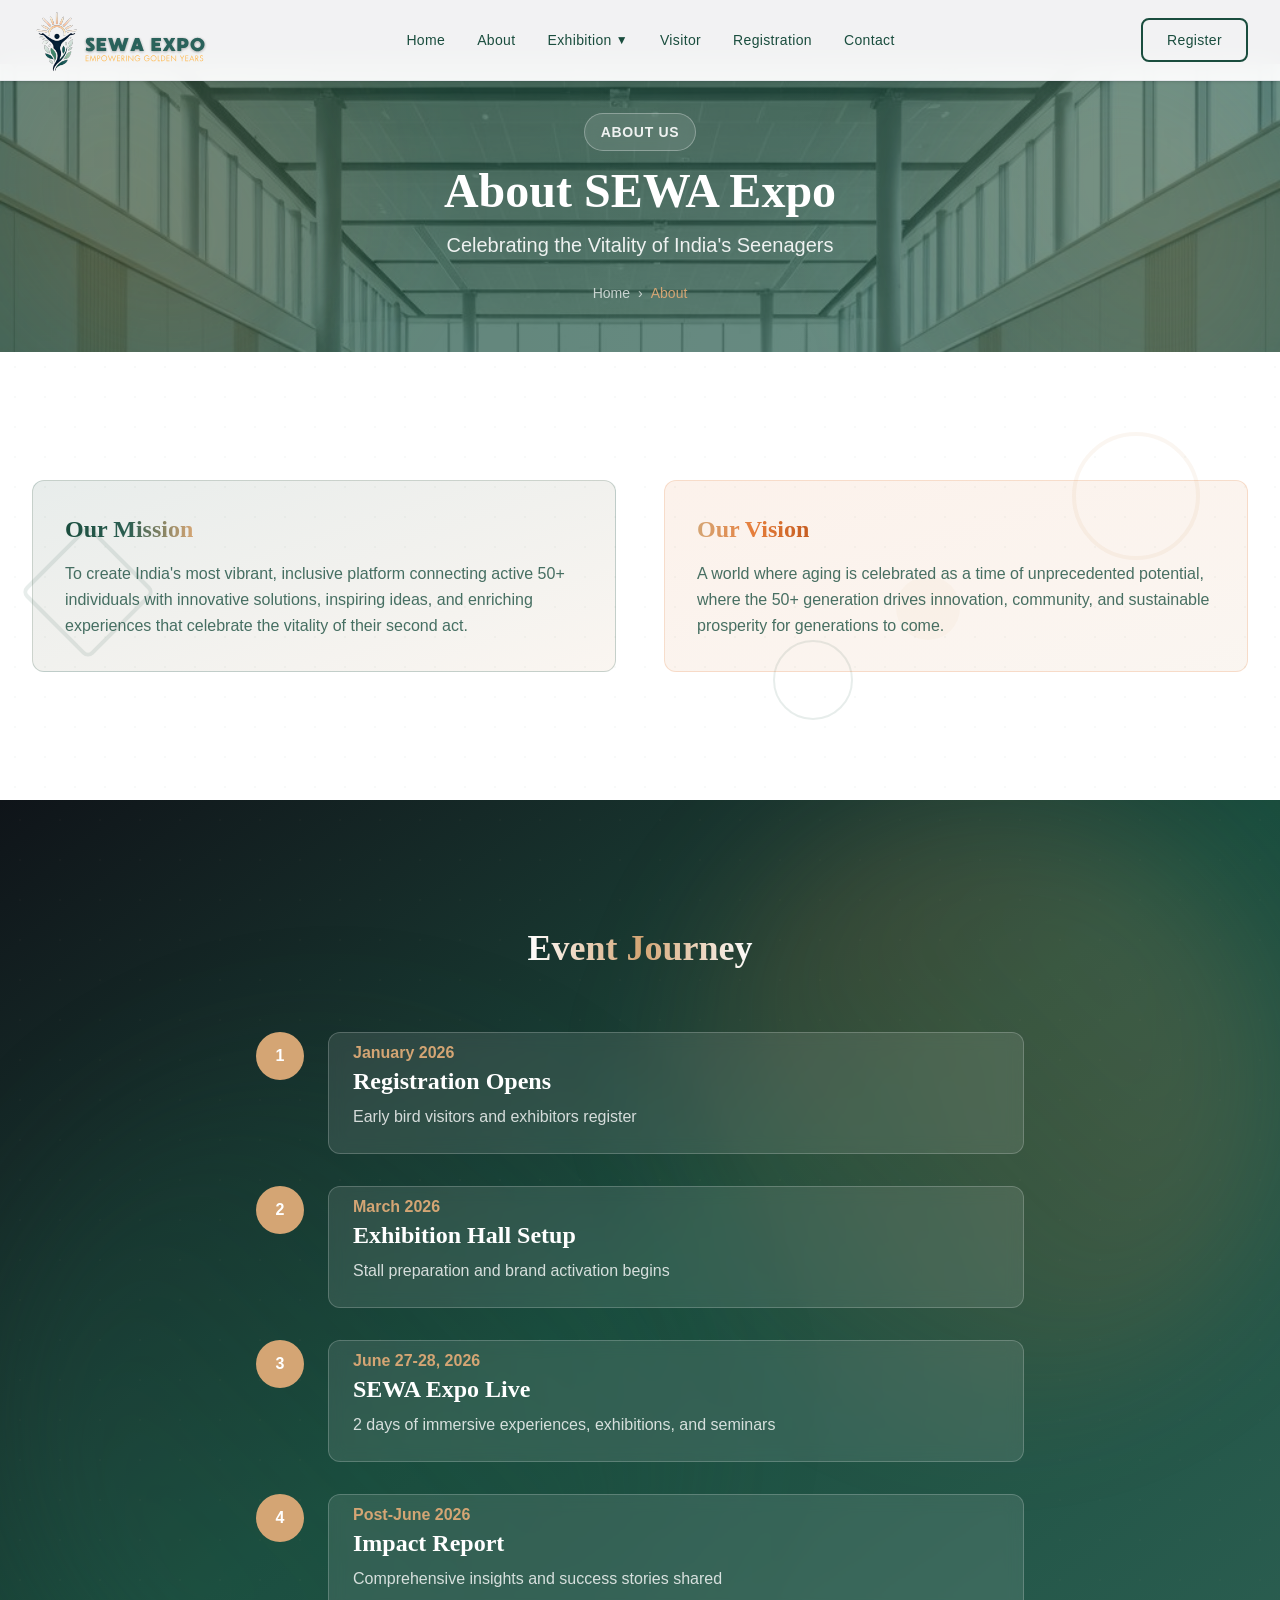
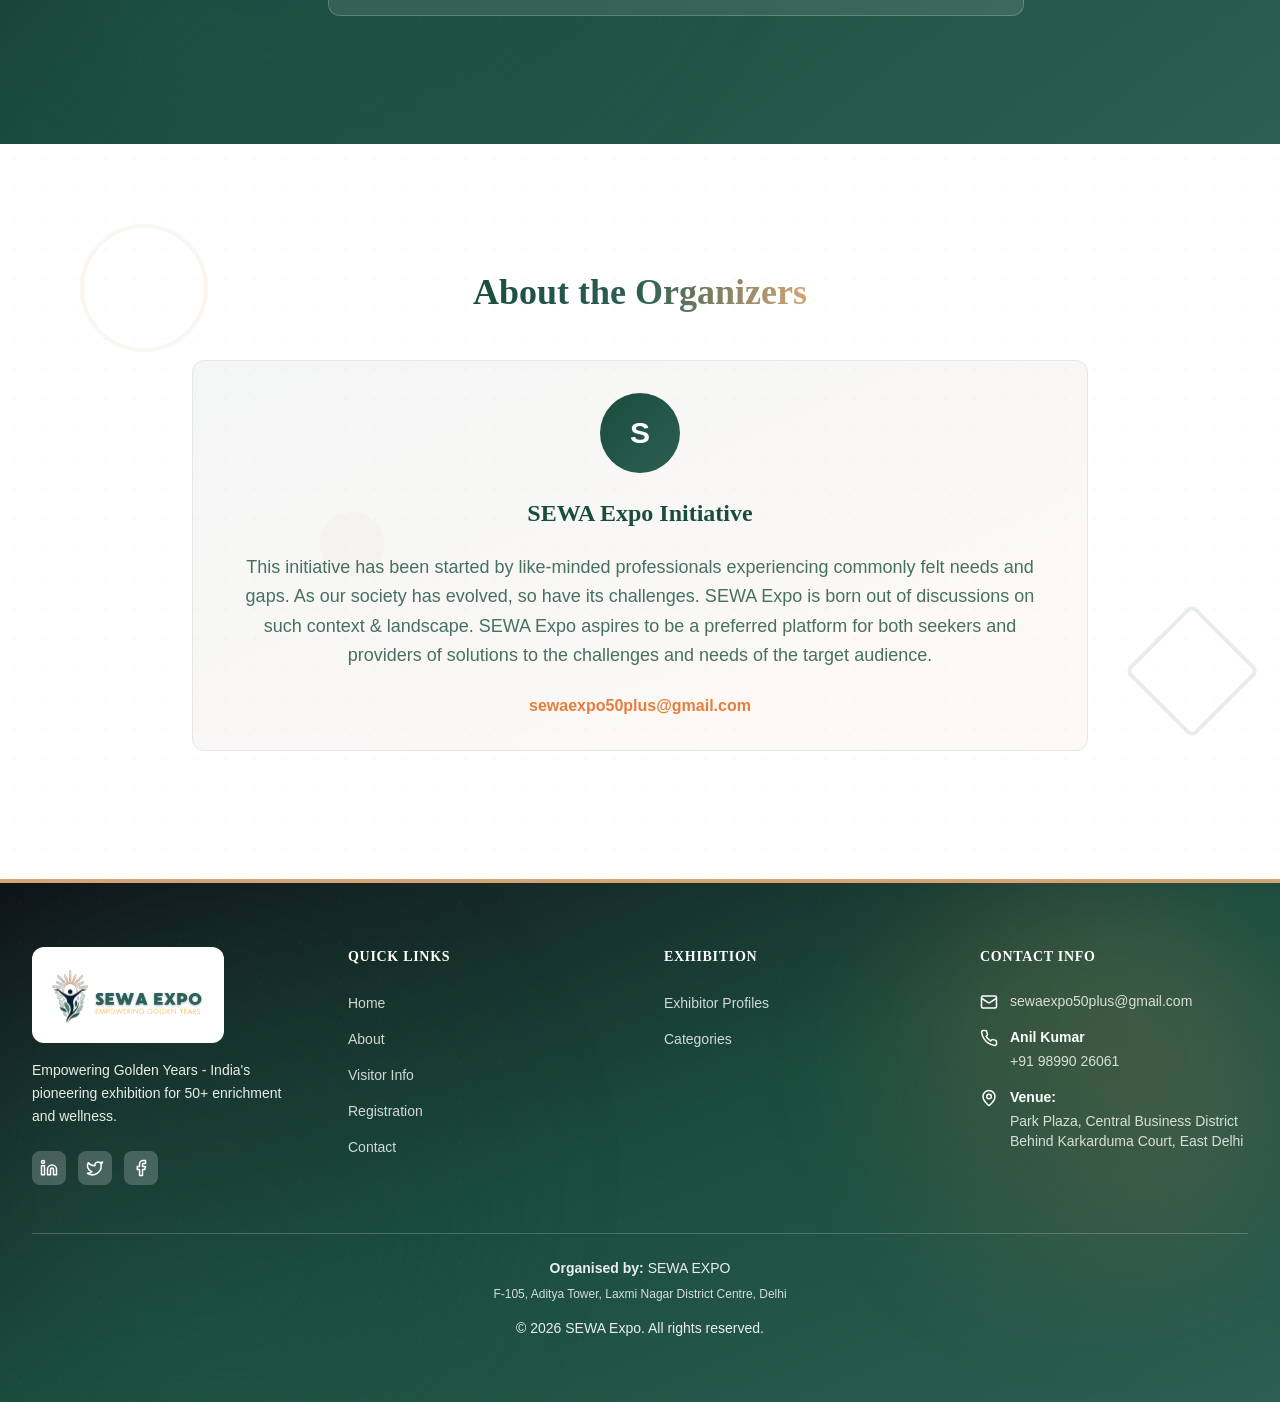
==== about/index.html @ d4284155 "Fix mobile hamburger menu and collapsible Exhibition dropdown" ====
<!DOCTYPE html><html lang="en">
<head><meta charSet="utf-8"/><meta name="viewport" content="width=device-width, initial-scale=1"/><link rel="preload" as="image" href="../sewa-logo.svg"/><link rel="preload" href="../conference-venue-modern-architecture.jpg" as="image"/><link rel="stylesheet" href="../_next/static/chunks/6bd901fb0cea67fe.css" data-precedence="next"/><link rel="preload" as="script" fetchPriority="low" href="../_next/static/chunks/1eadd8d9ec26edf9.js"/><script src="../_next/static/chunks/a8a3b8d5bae83c3e.js" async=""></script><script src="../_next/static/chunks/911a6bc735af97f3.js" async=""></script><script src="../_next/static/chunks/turbopack-348ac5a662b51256.js" async=""></script><script src="../_next/static/chunks/3f626e3531cd0d9e.js" async=""></script><script src="../_next/static/chunks/aa2a7793dfecc554.js" async=""></script><script src="../_next/static/chunks/91b4f0f28f9e2af5.js" async=""></script><title>SEWA Expo 2026 - 50+ Wellness Exhibition</title><meta name="description" content="India&#x27;s Pioneering Exhibition for 50+ Enrichment &amp; Wellness. Empowering Golden Years."/><meta name="generator" content="Dhiren Soni | Web Developer"/><link rel="shortcut icon" href="../sewa-logo.svg"/><link rel="icon" href="../sewa-logo.svg"/><link rel="apple-touch-icon" href="../sewa-logo.svg"/><script src="../_next/static/chunks/a6dad97d9634a72d.js" noModule=""></script></head><body style="--font-sans:&#x27;Poppins&#x27;, Arial, sans-serif;--font-serif:&#x27;Merriweather&#x27;, Georgia, serif" class="antialiased bg-slate-950 text-slate-100"><div hidden=""><!--$--><!--/$--></div><main><header class="fixed top-0 left-0 right-0 z-50"><nav class="bg-white/95 backdrop-blur-md border-b border-gray-200 shadow-sm"><div class="max-w-7xl mx-auto px-4 md:px-8 py-4 flex items-center justify-between"><a class="flex items-center group" href="../index.html"><div class="relative w-32 h-12 overflow-visible"><img alt="SEWA Expo Logo" decoding="async" data-nimg="fill" class="object-contain object-left scale-150 origin-left" style="position:absolute;height:100%;width:100%;left:0;top:0;right:0;bottom:0;color:transparent" src="../sewa-logo.svg"/></div></a><div class="hidden md:flex items-center gap-8"><a class="text-sm font-sans tracking-wide transition-colors duration-300 relative group font-medium text-[#1A4D3E] hover:text-[#D4A574]" href="../index.html">Home<span class="absolute bottom-0 left-0 h-0.5 bg-[#D4A574] transition-all duration-300 w-0 group-hover:w-full"></span></a><a class="text-sm font-sans tracking-wide transition-colors duration-300 relative group font-medium text-[#1A4D3E] hover:text-[#D4A574]" href="index.html">About<span class="absolute bottom-0 left-0 h-0.5 bg-[#D4A574] transition-all duration-300 w-0 group-hover:w-full"></span></a><div class="relative group"><button class="text-sm font-sans tracking-wide transition-colors flex items-center gap-1 font-medium cursor-pointer text-[#1A4D3E] hover:text-[#D4A574]">Exhibition<span class="text-xs">▼</span></button><div class="absolute left-0 mt-0 w-56 bg-white border border-gray-200 rounded-lg shadow-xl opacity-0 invisible group-hover:opacity-100 group-hover:visible transition-all duration-200 py-2"><a class="block px-4 py-3 text-sm hover:bg-[#1A4D3E]/5 hover:text-[#D4A574] transition-colors text-[#1A4D3E]" href="../exhibition/exhibitor-profile/index.html">Exhibitor Profile</a></div></div><a class="text-sm font-sans tracking-wide transition-colors duration-300 relative group font-medium text-[#1A4D3E] hover:text-[#D4A574]" href="../visitor/index.html">Visitor<span class="absolute bottom-0 left-0 h-0.5 bg-[#D4A574] transition-all duration-300 w-0 group-hover:w-full"></span></a><a class="text-sm font-sans tracking-wide transition-colors duration-300 relative group font-medium text-[#1A4D3E] hover:text-[#D4A574]" href="../registration/index.html">Registration<span class="absolute bottom-0 left-0 h-0.5 bg-[#D4A574] transition-all duration-300 w-0 group-hover:w-full"></span></a><a class="text-sm font-sans tracking-wide transition-colors duration-300 relative group font-medium text-[#1A4D3E] hover:text-[#D4A574]" href="../contact/index.html">Contact<span class="absolute bottom-0 left-0 h-0.5 bg-[#D4A574] transition-all duration-300 w-0 group-hover:w-full"></span></a></div><div class="hidden md:flex gap-3"><a href="../registration/index.html"><button class="border-2 border-[#1A4D3E] text-[#1A4D3E] px-6 py-2.5 rounded-lg text-sm font-sans font-medium tracking-wide hover:bg-[#1A4D3E] hover:text-white transition-colors duration-300 cursor-pointer">Register</button></a></div><button class="md:hidden text-[#1A4D3E]"><svg xmlns="http://www.w3.org/2000/svg" width="24" height="24" viewBox="0 0 24 24" fill="none" stroke="currentColor" stroke-width="2" stroke-linecap="round" stroke-linejoin="round" class="lucide lucide-menu w-6 h-6"><line x1="4" x2="20" y1="12" y2="12"></line><line x1="4" x2="20" y1="6" y2="6"></line><line x1="4" x2="20" y1="18" y2="18"></line></svg></button></div></nav></header><div class="h-64 md:h-72 mt-16 bg-gradient-to-r from-[#1A4D3E] to-[#2C5F52] flex items-center justify-center relative overflow-hidden"><div class="absolute inset-0"><img src="../conference-venue-modern-architecture.jpg" alt="Venue" class="w-full h-full object-cover opacity-30"/></div><div class="absolute top-0 right-0 w-96 h-96 bg-gradient-to-bl from-[#D4A574]/20 to-transparent rounded-full blur-3xl"></div><div class="absolute bottom-0 left-0 w-96 h-96 bg-gradient-to-tr from-[#E67E3B]/20 to-transparent rounded-full blur-3xl"></div><div class="relative z-10 text-center text-white px-4 max-w-4xl mx-auto"><div class="inline-block mb-4"><div class="bg-white/10 border border-white/30 rounded-full px-4 py-2 backdrop-blur-sm"><p class="text-white/90 text-sm font-sans tracking-wider uppercase font-semibold">About Us</p></div></div><h1 class="text-4xl md:text-5xl font-bold mb-4">About SEWA Expo</h1><p class="text-lg md:text-xl text-white/90 mb-6">Celebrating the Vitality of India&#x27;s Seenagers</p><div class="flex items-center justify-center gap-2 text-sm text-white/70"><span>Home</span><span>›</span><span class="text-[#D4A574]">About</span></div></div></div><div class="section-padding bg-white relative overflow-hidden"><div class="absolute inset-0 opacity-[0.03]"><div class="absolute inset-0" style="background-image:radial-gradient(circle, #1A4D3E 1px, transparent 1px);background-size:30px 30px"></div></div><div class="absolute top-20 right-20 w-32 h-32 border-4 border-[#D4A574]/10 rounded-full"></div><div class="absolute bottom-40 left-10 w-24 h-24 border-4 border-[#1A4D3E]/10 rounded-lg rotate-45"></div><div class="absolute top-1/2 right-1/4 w-16 h-16 bg-[#D4A574]/5 rounded-full"></div><div class="absolute bottom-20 right-1/3 w-20 h-20 border-2 border-[#1A4D3E]/10 rounded-full"></div><div class="container-max relative z-10"><div class="grid md:grid-cols-2 gap-12"><div class="p-8 bg-gradient-to-br from-[#1A4D3E]/10 to-[#D4A574]/10 rounded-xl border border-[#1A4D3E]/20 hover:shadow-xl transition-shadow duration-300"><h2 class="text-2xl font-bold mb-4"><span class="bg-gradient-to-r from-[#1A4D3E] via-[#2C5F52] to-[#D4A574] bg-clip-text text-transparent">Our Mission</span></h2><p class="text-[#1A4D3E]/80 leading-relaxed">To create India&#x27;s most vibrant, inclusive platform connecting active 50+ individuals with innovative solutions, inspiring ideas, and enriching experiences that celebrate the vitality of their second act.</p></div><div class="p-8 bg-gradient-to-br from-[#E67E3B]/10 to-[#D4A574]/10 rounded-xl border border-[#E67E3B]/20 hover:shadow-xl transition-shadow duration-300"><h2 class="text-2xl font-bold mb-4"><span class="bg-gradient-to-r from-[#D4A574] via-[#E67E3B] to-[#C65D21] bg-clip-text text-transparent">Our Vision</span></h2><p class="text-[#1A4D3E]/80 leading-relaxed">A world where aging is celebrated as a time of unprecedented potential, where the 50+ generation drives innovation, community, and sustainable prosperity for generations to come.</p></div></div></div></div><div class="section-padding bg-gradient-to-br from-[#0F1419] via-[#1A4D3E] to-[#2C5F52] relative overflow-hidden"><div class="absolute top-0 right-0 w-[600px] h-[600px] bg-gradient-to-bl from-[#D4A574]/20 via-[#E67E3B]/15 to-transparent rounded-full blur-3xl animate-pulse"></div><div class="absolute bottom-0 left-0 w-[700px] h-[700px] bg-gradient-to-tr from-[#2C5F52]/30 via-[#1A4D3E]/20 to-transparent rounded-full blur-3xl animate-pulse" style="animation-delay:1.5s"></div><div class="absolute inset-0 opacity-[0.03]"><div class="absolute inset-0" style="background-image:radial-gradient(circle, #D4A574 1.5px, transparent 1.5px);background-size:40px 40px"></div></div><div class="container-max relative z-10"><h2 class="text-4xl font-bold text-center mb-16"><span class="bg-gradient-to-r from-white via-[#D4A574] to-white bg-clip-text text-transparent">Event Journey</span></h2><div class="space-y-8 max-w-3xl mx-auto"><div class="flex gap-6 items-start group"><div class="flex-shrink-0"><div class="w-12 h-12 rounded-full bg-[#D4A574] text-white flex items-center justify-center font-bold group-hover:scale-110 transition-transform duration-300">1</div></div><div class="pt-2 bg-white/10 backdrop-blur-sm rounded-xl p-6 flex-1 border border-white/20 hover:bg-white/20 transition-all duration-300"><p class="text-[#D4A574] font-semibold">January 2026</p><h3 class="text-2xl font-bold text-white mb-2">Registration Opens</h3><p class="text-white/80">Early bird visitors and exhibitors register</p></div></div><div class="flex gap-6 items-start group"><div class="flex-shrink-0"><div class="w-12 h-12 rounded-full bg-[#D4A574] text-white flex items-center justify-center font-bold group-hover:scale-110 transition-transform duration-300">2</div></div><div class="pt-2 bg-white/10 backdrop-blur-sm rounded-xl p-6 flex-1 border border-white/20 hover:bg-white/20 transition-all duration-300"><p class="text-[#D4A574] font-semibold">March 2026</p><h3 class="text-2xl font-bold text-white mb-2">Exhibition Hall Setup</h3><p class="text-white/80">Stall preparation and brand activation begins</p></div></div><div class="flex gap-6 items-start group"><div class="flex-shrink-0"><div class="w-12 h-12 rounded-full bg-[#D4A574] text-white flex items-center justify-center font-bold group-hover:scale-110 transition-transform duration-300">3</div></div><div class="pt-2 bg-white/10 backdrop-blur-sm rounded-xl p-6 flex-1 border border-white/20 hover:bg-white/20 transition-all duration-300"><p class="text-[#D4A574] font-semibold">June 27-28, 2026</p><h3 class="text-2xl font-bold text-white mb-2">SEWA Expo Live</h3><p class="text-white/80">2 days of immersive experiences, exhibitions, and seminars</p></div></div><div class="flex gap-6 items-start group"><div class="flex-shrink-0"><div class="w-12 h-12 rounded-full bg-[#D4A574] text-white flex items-center justify-center font-bold group-hover:scale-110 transition-transform duration-300">4</div></div><div class="pt-2 bg-white/10 backdrop-blur-sm rounded-xl p-6 flex-1 border border-white/20 hover:bg-white/20 transition-all duration-300"><p class="text-[#D4A574] font-semibold">Post-June 2026</p><h3 class="text-2xl font-bold text-white mb-2">Impact Report</h3><p class="text-white/80">Comprehensive insights and success stories shared</p></div></div></div></div></div><div class="section-padding bg-white relative overflow-hidden"><div class="absolute inset-0 opacity-[0.03]"><div class="absolute inset-0" style="background-image:radial-gradient(circle, #1A4D3E 1px, transparent 1px);background-size:30px 30px"></div></div><div class="absolute top-20 left-20 w-32 h-32 border-4 border-[#D4A574]/10 rounded-full"></div><div class="absolute bottom-40 right-10 w-24 h-24 border-4 border-[#1A4D3E]/10 rounded-lg rotate-45"></div><div class="absolute top-1/2 left-1/4 w-16 h-16 bg-[#D4A574]/5 rounded-full"></div><div class="container-max text-center relative z-10"><h2 class="text-4xl font-bold mb-12"><span class="bg-gradient-to-r from-[#1A4D3E] via-[#2C5F52] to-[#D4A574] bg-clip-text text-transparent">About the Organizers</span></h2><div class="max-w-4xl mx-auto p-8 bg-gradient-to-br from-[#1A4D3E]/5 to-[#E67E3B]/5 rounded-xl border border-gray-200 hover:shadow-2xl transition-all duration-300 hover:-translate-y-1"><div class="w-20 h-20 rounded-full bg-gradient-to-br from-[#1A4D3E] to-[#2C5F52] text-white flex items-center justify-center text-3xl font-bold mx-auto mb-6">S</div><h3 class="text-2xl font-bold text-[#1A4D3E] mb-6">SEWA Expo Initiative</h3><p class="text-[#1A4D3E]/80 mb-6 leading-relaxed text-lg">This initiative has been started by like-minded professionals experiencing commonly felt needs and gaps. As our society has evolved, so have its challenges. SEWA Expo is born out of discussions on such context &amp; landscape. SEWA Expo aspires to be a preferred platform for both seekers and providers of solutions to the challenges and needs of the target audience.</p><p class="text-[#E67E3B] font-semibold">sewaexpo50plus@gmail.com</p></div></div></div><footer class="bg-gradient-to-br from-[#0F1419] via-[#1A4D3E] to-[#2C5F52] text-white border-t-4 border-[#D4A574] relative overflow-hidden"><div class="absolute top-0 right-0 w-[400px] h-[400px] bg-gradient-to-bl from-[#D4A574]/20 via-[#E67E3B]/15 to-transparent rounded-full blur-3xl"></div><div class="absolute bottom-0 left-0 w-[500px] h-[500px] bg-gradient-to-tr from-[#2C5F52]/30 via-[#1A4D3E]/20 to-transparent rounded-full blur-3xl"></div><div class="absolute inset-0 opacity-[0.03]"><div class="absolute inset-0" style="background-image:radial-gradient(circle, #D4A574 1.5px, transparent 1.5px);background-size:40px 40px"></div></div><div class="max-w-7xl mx-auto px-4 md:px-8 py-16 relative z-10"><div class="grid md:grid-cols-4 gap-12 mb-12"><div><div class="mb-4"><div class="bg-white rounded-xl p-4 inline-flex items-center justify-center w-48"><div class="relative w-40 h-16"><img alt="SEWA Expo Logo" decoding="async" data-nimg="fill" class="object-contain" style="position:absolute;height:100%;width:100%;left:0;top:0;right:0;bottom:0;color:transparent" src="../sewa-logo.svg"/></div></div></div><p class="text-white/90 text-sm leading-relaxed mb-6">Empowering Golden Years - India&#x27;s pioneering exhibition for 50+ enrichment and wellness.</p><div class="flex gap-3"><a href="#" class="bg-white/20 hover:bg-[#1A4D3E] text-white p-2 rounded-lg transition-all duration-300 cursor-pointer"><svg xmlns="http://www.w3.org/2000/svg" width="18" height="18" viewBox="0 0 24 24" fill="none" stroke="currentColor" stroke-width="2" stroke-linecap="round" stroke-linejoin="round" class="lucide lucide-linkedin"><path d="M16 8a6 6 0 0 1 6 6v7h-4v-7a2 2 0 0 0-2-2 2 2 0 0 0-2 2v7h-4v-7a6 6 0 0 1 6-6z"></path><rect width="4" height="12" x="2" y="9"></rect><circle cx="4" cy="4" r="2"></circle></svg></a><a href="#" class="bg-white/20 hover:bg-[#1A4D3E] text-white p-2 rounded-lg transition-all duration-300 cursor-pointer"><svg xmlns="http://www.w3.org/2000/svg" width="18" height="18" viewBox="0 0 24 24" fill="none" stroke="currentColor" stroke-width="2" stroke-linecap="round" stroke-linejoin="round" class="lucide lucide-twitter"><path d="M22 4s-.7 2.1-2 3.4c1.6 10-9.4 17.3-18 11.6 2.2.1 4.4-.6 6-2C3 15.5.5 9.6 3 5c2.2 2.6 5.6 4.1 9 4-.9-4.2 4-6.6 7-3.8 1.1 0 3-1.2 3-1.2z"></path></svg></a><a href="#" class="bg-white/20 hover:bg-[#1A4D3E] text-white p-2 rounded-lg transition-all duration-300 cursor-pointer"><svg xmlns="http://www.w3.org/2000/svg" width="18" height="18" viewBox="0 0 24 24" fill="none" stroke="currentColor" stroke-width="2" stroke-linecap="round" stroke-linejoin="round" class="lucide lucide-facebook"><path d="M18 2h-3a5 5 0 0 0-5 5v3H7v4h3v8h4v-8h3l1-4h-4V7a1 1 0 0 1 1-1h3z"></path></svg></a></div></div><div><h4 class="text-sm font-sans uppercase tracking-wider font-semibold text-white mb-6">Quick Links</h4><ul class="space-y-3"><li><a class="text-white/80 text-sm hover:text-white hover:translate-x-1 inline-block transition-all duration-300" href="../index.html">Home</a></li><li><a class="text-white/80 text-sm hover:text-white hover:translate-x-1 inline-block transition-all duration-300" href="index.html">About</a></li><li><a class="text-white/80 text-sm hover:text-white hover:translate-x-1 inline-block transition-all duration-300" href="../visitor/index.html">Visitor Info</a></li><li><a class="text-white/80 text-sm hover:text-white hover:translate-x-1 inline-block transition-all duration-300" href="/registration">Registration</a></li><li><a class="text-white/80 text-sm hover:text-white hover:translate-x-1 inline-block transition-all duration-300" href="../contact/index.html">Contact</a></li></ul></div><div><h4 class="text-sm font-sans uppercase tracking-wider font-semibold text-white mb-6">Exhibition</h4><ul class="space-y-3"><li><a class="text-white/80 text-sm hover:text-white hover:translate-x-1 inline-block transition-all duration-300" href="/exhibition/exhibitor-profile">Exhibitor Profiles</a></li><li><a class="text-white/80 text-sm hover:text-white hover:translate-x-1 inline-block transition-all duration-300" href="/#exhibition-categories">Categories</a></li></ul></div><div><h4 class="text-sm font-sans uppercase tracking-wider font-semibold text-white mb-6">Contact Info</h4><div class="space-y-4"><a href="mailto:sewaexpo50plus@gmail.com" class="flex items-start gap-3 group cursor-pointer"><svg xmlns="http://www.w3.org/2000/svg" width="18" height="18" viewBox="0 0 24 24" fill="none" stroke="currentColor" stroke-width="2" stroke-linecap="round" stroke-linejoin="round" class="lucide lucide-mail text-white flex-shrink-0 mt-0.5 group-hover:scale-110 transition-transform"><rect width="20" height="16" x="2" y="4" rx="2"></rect><path d="m22 7-8.97 5.7a1.94 1.94 0 0 1-2.06 0L2 7"></path></svg><div class="text-sm"><p class="text-white/80 group-hover:text-white transition-colors">sewaexpo50plus@gmail.com</p></div></a><a href="tel:+919899026061" class="flex items-start gap-3 group cursor-pointer"><svg xmlns="http://www.w3.org/2000/svg" width="18" height="18" viewBox="0 0 24 24" fill="none" stroke="currentColor" stroke-width="2" stroke-linecap="round" stroke-linejoin="round" class="lucide lucide-phone text-white flex-shrink-0 mt-0.5 group-hover:scale-110 transition-transform"><path d="M22 16.92v3a2 2 0 0 1-2.18 2 19.79 19.79 0 0 1-8.63-3.07 19.5 19.5 0 0 1-6-6 19.79 19.79 0 0 1-3.07-8.67A2 2 0 0 1 4.11 2h3a2 2 0 0 1 2 1.72 12.84 12.84 0 0 0 .7 2.81 2 2 0 0 1-.45 2.11L8.09 9.91a16 16 0 0 0 6 6l1.27-1.27a2 2 0 0 1 2.11-.45 12.84 12.84 0 0 0 2.81.7A2 2 0 0 1 22 16.92z"></path></svg><div class="text-sm"><p class="font-semibold text-white mb-1">Anil Kumar</p><p class="text-white/80 group-hover:text-white transition-colors">+91 98990 26061</p></div></a><div class="flex items-start gap-3"><svg xmlns="http://www.w3.org/2000/svg" width="18" height="18" viewBox="0 0 24 24" fill="none" stroke="currentColor" stroke-width="2" stroke-linecap="round" stroke-linejoin="round" class="lucide lucide-map-pin text-white flex-shrink-0 mt-0.5"><path d="M20 10c0 4.993-5.539 10.193-7.399 11.799a1 1 0 0 1-1.202 0C9.539 20.193 4 14.993 4 10a8 8 0 0 1 16 0"></path><circle cx="12" cy="10" r="3"></circle></svg><div class="text-sm text-white/80"><p class="font-semibold text-white mb-1">Venue:</p><p>Park Plaza, Central Business District</p><p>Behind Karkarduma Court, East Delhi</p></div></div></div></div></div><div class="border-t border-white/20 pt-6"><div class="text-center mb-4"><p class="text-white/90 text-sm mb-2"><span class="font-semibold">Organised by:</span> SEWA EXPO</p><p class="text-white/80 text-xs">F-105, Aditya Tower, Laxmi Nagar District Centre, Delhi</p></div><p class="text-white/90 text-sm text-center">© 2026 SEWA Expo. All rights reserved.</p></div></div></footer></main><!--$--><!--/$--><script src="../_next/static/chunks/1eadd8d9ec26edf9.js" id="_R_" async=""></script><script>(self.__next_f=self.__next_f||[]).push([0])</script><script>self.__next_f.push([1,"1:\"$Sreact.fragment\"\n2:I[66770,[\"/_next/static/chunks/3f626e3531cd0d9e.js\",\"/_next/static/chunks/aa2a7793dfecc554.js\"],\"default\"]\n3:I[75472,[\"/_next/static/chunks/3f626e3531cd0d9e.js\",\"/_next/static/chunks/aa2a7793dfecc554.js\"],\"default\"]\n4:I[4884,[\"/_next/static/chunks/3f626e3531cd0d9e.js\",\"/_next/static/chunks/91b4f0f28f9e2af5.js\"],\"Header\"]\ne:I[3658,[\"/_next/static/chunks/3f626e3531cd0d9e.js\",\"/_next/static/chunks/aa2a7793dfecc554.js\"],\"default\"]\n:HL[\"/_next/static/chunks/6bd901fb0cea67fe.css\",\"style\"]\n:HL[\"/conference-venue-modern-architecture.jpg\",\"image\"]\n"])</script><script>self.__next_f.push([1,"0:{\"P\":null,\"b\":\"29_v-kS6-EAjanG41UFMt\",\"c\":[\"\",\"about\",\"\"],\"q\":\"\",\"i\":false,\"f\":[[[\"\",{\"children\":[\"about\",{\"children\":[\"__PAGE__\",{}]}]},\"$undefined\",\"$undefined\",true],[[\"$\",\"$1\",\"c\",{\"children\":[[[\"$\",\"link\",\"0\",{\"rel\":\"stylesheet\",\"href\":\"/_next/static/chunks/6bd901fb0cea67fe.css\",\"precedence\":\"next\",\"crossOrigin\":\"$undefined\",\"nonce\":\"$undefined\"}]],[\"$\",\"html\",null,{\"lang\":\"en\",\"suppressHydrationWarning\":true,\"children\":[\"$\",\"body\",null,{\"style\":{\"--font-sans\":\"'Poppins', Arial, sans-serif\",\"--font-serif\":\"'Merriweather', Georgia, serif\"},\"className\":\"antialiased bg-slate-950 text-slate-100\",\"children\":[\"$\",\"$L2\",null,{\"parallelRouterKey\":\"children\",\"error\":\"$undefined\",\"errorStyles\":\"$undefined\",\"errorScripts\":\"$undefined\",\"template\":[\"$\",\"$L3\",null,{}],\"templateStyles\":\"$undefined\",\"templateScripts\":\"$undefined\",\"notFound\":[[[\"$\",\"title\",null,{\"children\":\"404: This page could not be found.\"}],[\"$\",\"div\",null,{\"style\":{\"fontFamily\":\"system-ui,\\\"Segoe UI\\\",Roboto,Helvetica,Arial,sans-serif,\\\"Apple Color Emoji\\\",\\\"Segoe UI Emoji\\\"\",\"height\":\"100vh\",\"textAlign\":\"center\",\"display\":\"flex\",\"flexDirection\":\"column\",\"alignItems\":\"center\",\"justifyContent\":\"center\"},\"children\":[\"$\",\"div\",null,{\"children\":[[\"$\",\"style\",null,{\"dangerouslySetInnerHTML\":{\"__html\":\"body{color:#000;background:#fff;margin:0}.next-error-h1{border-right:1px solid rgba(0,0,0,.3)}@media (prefers-color-scheme:dark){body{color:#fff;background:#000}.next-error-h1{border-right:1px solid rgba(255,255,255,.3)}}\"}}],[\"$\",\"h1\",null,{\"className\":\"next-error-h1\",\"style\":{\"display\":\"inline-block\",\"margin\":\"0 20px 0 0\",\"padding\":\"0 23px 0 0\",\"fontSize\":24,\"fontWeight\":500,\"verticalAlign\":\"top\",\"lineHeight\":\"49px\"},\"children\":404}],[\"$\",\"div\",null,{\"style\":{\"display\":\"inline-block\"},\"children\":[\"$\",\"h2\",null,{\"style\":{\"fontSize\":14,\"fontWeight\":400,\"lineHeight\":\"49px\",\"margin\":0},\"children\":\"This page could not be found.\"}]}]]}]}]],[]],\"forbidden\":\"$undefined\",\"unauthorized\":\"$undefined\"}]}]}]]}],{\"children\":[[\"$\",\"$1\",\"c\",{\"children\":[null,[\"$\",\"$L2\",null,{\"parallelRouterKey\":\"children\",\"error\":\"$undefined\",\"errorStyles\":\"$undefined\",\"errorScripts\":\"$undefined\",\"template\":[\"$\",\"$L3\",null,{}],\"templateStyles\":\"$undefined\",\"templateScripts\":\"$undefined\",\"notFound\":\"$undefined\",\"forbidden\":\"$undefined\",\"unauthorized\":\"$undefined\"}]]}],{\"children\":[[\"$\",\"$1\",\"c\",{\"children\":[[\"$\",\"main\",null,{\"children\":[[\"$\",\"$L4\",null,{}],[\"$\",\"div\",null,{\"className\":\"h-64 md:h-72 mt-16 bg-gradient-to-r from-[#1A4D3E] to-[#2C5F52] flex items-center justify-center relative overflow-hidden\",\"children\":[[\"$\",\"div\",null,{\"className\":\"absolute inset-0\",\"children\":[\"$\",\"img\",null,{\"src\":\"/conference-venue-modern-architecture.jpg\",\"alt\":\"Venue\",\"className\":\"w-full h-full object-cover opacity-30\"}]}],[\"$\",\"div\",null,{\"className\":\"absolute top-0 right-0 w-96 h-96 bg-gradient-to-bl from-[#D4A574]/20 to-transparent rounded-full blur-3xl\"}],[\"$\",\"div\",null,{\"className\":\"absolute bottom-0 left-0 w-96 h-96 bg-gradient-to-tr from-[#E67E3B]/20 to-transparent rounded-full blur-3xl\"}],[\"$\",\"div\",null,{\"className\":\"relative z-10 text-center text-white px-4 max-w-4xl mx-auto\",\"children\":[[\"$\",\"div\",null,{\"className\":\"inline-block mb-4\",\"children\":[\"$\",\"div\",null,{\"className\":\"bg-white/10 border border-white/30 rounded-full px-4 py-2 backdrop-blur-sm\",\"children\":[\"$\",\"p\",null,{\"className\":\"text-white/90 text-sm font-sans tracking-wider uppercase font-semibold\",\"children\":\"About Us\"}]}]}],[\"$\",\"h1\",null,{\"className\":\"text-4xl md:text-5xl font-bold mb-4\",\"children\":\"About SEWA Expo\"}],[\"$\",\"p\",null,{\"className\":\"text-lg md:text-xl text-white/90 mb-6\",\"children\":\"Celebrating the Vitality of India's Seenagers\"}],[\"$\",\"div\",null,{\"className\":\"flex items-center justify-center gap-2 text-sm text-white/70\",\"children\":[[\"$\",\"span\",null,{\"children\":\"Home\"}],[\"$\",\"span\",null,{\"children\":\"›\"}],[\"$\",\"span\",null,{\"className\":\"text-[#D4A574]\",\"children\":\"About\"}]]}]]}]]}],[\"$\",\"div\",null,{\"className\":\"section-padding bg-white relative overflow-hidden\",\"children\":[[\"$\",\"div\",null,{\"className\":\"absolute inset-0 opacity-[0.03]\",\"children\":[\"$\",\"div\",null,{\"className\":\"absolute inset-0\",\"style\":{\"backgroundImage\":\"radial-gradient(circle, #1A4D3E 1px, transparent 1px)\",\"backgroundSize\":\"30px 30px\"}}]}],[\"$\",\"div\",null,{\"className\":\"absolute top-20 right-20 w-32 h-32 border-4 border-[#D4A574]/10 rounded-full\"}],[\"$\",\"div\",null,{\"className\":\"absolute bottom-40 left-10 w-24 h-24 border-4 border-[#1A4D3E]/10 rounded-lg rotate-45\"}],[\"$\",\"div\",null,{\"className\":\"absolute top-1/2 right-1/4 w-16 h-16 bg-[#D4A574]/5 rounded-full\"}],\"$L5\",\"$L6\"]}],\"$L7\",\"$L8\",\"$L9\"]}],[\"$La\",\"$Lb\"],\"$Lc\"]}],{},null,false,false]},null,false,false]},null,false,false],\"$Ld\",false]],\"m\":\"$undefined\",\"G\":[\"$e\",[]],\"S\":true}\n"])</script><script>self.__next_f.push([1,"12:I[55579,[\"/_next/static/chunks/3f626e3531cd0d9e.js\",\"/_next/static/chunks/91b4f0f28f9e2af5.js\"],\"Image\"]\n13:I[56512,[\"/_next/static/chunks/3f626e3531cd0d9e.js\",\"/_next/static/chunks/91b4f0f28f9e2af5.js\"],\"\"]\n18:I[97643,[\"/_next/static/chunks/3f626e3531cd0d9e.js\",\"/_next/static/chunks/aa2a7793dfecc554.js\"],\"OutletBoundary\"]\n19:\"$Sreact.suspense\"\n1b:I[97643,[\"/_next/static/chunks/3f626e3531cd0d9e.js\",\"/_next/static/chunks/aa2a7793dfecc554.js\"],\"ViewportBoundary\"]\n1d:I[97643,[\"/_next/static/chunks/3f626e3531cd0d9e.js\",\"/_next/static/chunks/aa2a7793dfecc554.js\"],\"MetadataBoundary\"]\n5:[\"$\",\"div\",null,{\"className\":\"absolute bottom-20 right-1/3 w-20 h-20 border-2 border-[#1A4D3E]/10 rounded-full\"}]\n"])</script><script>self.__next_f.push([1,"6:[\"$\",\"div\",null,{\"className\":\"container-max relative z-10\",\"children\":[\"$\",\"div\",null,{\"className\":\"grid md:grid-cols-2 gap-12\",\"children\":[[\"$\",\"div\",null,{\"className\":\"p-8 bg-gradient-to-br from-[#1A4D3E]/10 to-[#D4A574]/10 rounded-xl border border-[#1A4D3E]/20 hover:shadow-xl transition-shadow duration-300\",\"children\":[[\"$\",\"h2\",null,{\"className\":\"text-2xl font-bold mb-4\",\"children\":[\"$\",\"span\",null,{\"className\":\"bg-gradient-to-r from-[#1A4D3E] via-[#2C5F52] to-[#D4A574] bg-clip-text text-transparent\",\"children\":\"Our Mission\"}]}],[\"$\",\"p\",null,{\"className\":\"text-[#1A4D3E]/80 leading-relaxed\",\"children\":\"To create India's most vibrant, inclusive platform connecting active 50+ individuals with innovative solutions, inspiring ideas, and enriching experiences that celebrate the vitality of their second act.\"}]]}],[\"$\",\"div\",null,{\"className\":\"p-8 bg-gradient-to-br from-[#E67E3B]/10 to-[#D4A574]/10 rounded-xl border border-[#E67E3B]/20 hover:shadow-xl transition-shadow duration-300\",\"children\":[[\"$\",\"h2\",null,{\"className\":\"text-2xl font-bold mb-4\",\"children\":[\"$\",\"span\",null,{\"className\":\"bg-gradient-to-r from-[#D4A574] via-[#E67E3B] to-[#C65D21] bg-clip-text text-transparent\",\"children\":\"Our Vision\"}]}],[\"$\",\"p\",null,{\"className\":\"text-[#1A4D3E]/80 leading-relaxed\",\"children\":\"A world where aging is celebrated as a time of unprecedented potential, where the 50+ generation drives innovation, community, and sustainable prosperity for generations to come.\"}]]}]]}]}]\n"])</script><script>self.__next_f.push([1,"7:[\"$\",\"div\",null,{\"className\":\"section-padding bg-gradient-to-br from-[#0F1419] via-[#1A4D3E] to-[#2C5F52] relative overflow-hidden\",\"children\":[[\"$\",\"div\",null,{\"className\":\"absolute top-0 right-0 w-[600px] h-[600px] bg-gradient-to-bl from-[#D4A574]/20 via-[#E67E3B]/15 to-transparent rounded-full blur-3xl animate-pulse\"}],[\"$\",\"div\",null,{\"className\":\"absolute bottom-0 left-0 w-[700px] h-[700px] bg-gradient-to-tr from-[#2C5F52]/30 via-[#1A4D3E]/20 to-transparent rounded-full blur-3xl animate-pulse\",\"style\":{\"animationDelay\":\"1.5s\"}}],[\"$\",\"div\",null,{\"className\":\"absolute inset-0 opacity-[0.03]\",\"children\":[\"$\",\"div\",null,{\"className\":\"absolute inset-0\",\"style\":{\"backgroundImage\":\"radial-gradient(circle, #D4A574 1.5px, transparent 1.5px)\",\"backgroundSize\":\"40px 40px\"}}]}],[\"$\",\"div\",null,{\"className\":\"container-max relative z-10\",\"children\":[[\"$\",\"h2\",null,{\"className\":\"text-4xl font-bold text-center mb-16\",\"children\":[\"$\",\"span\",null,{\"className\":\"bg-gradient-to-r from-white via-[#D4A574] to-white bg-clip-text text-transparent\",\"children\":\"Event Journey\"}]}],[\"$\",\"div\",null,{\"className\":\"space-y-8 max-w-3xl mx-auto\",\"children\":[[\"$\",\"div\",\"0\",{\"className\":\"flex gap-6 items-start group\",\"children\":[[\"$\",\"div\",null,{\"className\":\"flex-shrink-0\",\"children\":[\"$\",\"div\",null,{\"className\":\"w-12 h-12 rounded-full bg-[#D4A574] text-white flex items-center justify-center font-bold group-hover:scale-110 transition-transform duration-300\",\"children\":1}]}],[\"$\",\"div\",null,{\"className\":\"pt-2 bg-white/10 backdrop-blur-sm rounded-xl p-6 flex-1 border border-white/20 hover:bg-white/20 transition-all duration-300\",\"children\":[[\"$\",\"p\",null,{\"className\":\"text-[#D4A574] font-semibold\",\"children\":\"January 2026\"}],[\"$\",\"h3\",null,{\"className\":\"text-2xl font-bold text-white mb-2\",\"children\":\"Registration Opens\"}],[\"$\",\"p\",null,{\"className\":\"text-white/80\",\"children\":\"Early bird visitors and exhibitors register\"}]]}]]}],[\"$\",\"div\",\"1\",{\"className\":\"flex gap-6 items-start group\",\"children\":[[\"$\",\"div\",null,{\"className\":\"flex-shrink-0\",\"children\":[\"$\",\"div\",null,{\"className\":\"w-12 h-12 rounded-full bg-[#D4A574] text-white flex items-center justify-center font-bold group-hover:scale-110 transition-transform duration-300\",\"children\":2}]}],[\"$\",\"div\",null,{\"className\":\"pt-2 bg-white/10 backdrop-blur-sm rounded-xl p-6 flex-1 border border-white/20 hover:bg-white/20 transition-all duration-300\",\"children\":[[\"$\",\"p\",null,{\"className\":\"text-[#D4A574] font-semibold\",\"children\":\"March 2026\"}],[\"$\",\"h3\",null,{\"className\":\"text-2xl font-bold text-white mb-2\",\"children\":\"Exhibition Hall Setup\"}],[\"$\",\"p\",null,{\"className\":\"text-white/80\",\"children\":\"Stall preparation and brand activation begins\"}]]}]]}],[\"$\",\"div\",\"2\",{\"className\":\"flex gap-6 items-start group\",\"children\":[[\"$\",\"div\",null,{\"className\":\"flex-shrink-0\",\"children\":[\"$\",\"div\",null,{\"className\":\"w-12 h-12 rounded-full bg-[#D4A574] text-white flex items-center justify-center font-bold group-hover:scale-110 transition-transform duration-300\",\"children\":3}]}],[\"$\",\"div\",null,{\"className\":\"pt-2 bg-white/10 backdrop-blur-sm rounded-xl p-6 flex-1 border border-white/20 hover:bg-white/20 transition-all duration-300\",\"children\":[[\"$\",\"p\",null,{\"className\":\"text-[#D4A574] font-semibold\",\"children\":\"June 27-28, 2026\"}],[\"$\",\"h3\",null,{\"className\":\"text-2xl font-bold text-white mb-2\",\"children\":\"SEWA Expo Live\"}],[\"$\",\"p\",null,{\"className\":\"text-white/80\",\"children\":\"2 days of immersive experiences, exhibitions, and seminars\"}]]}]]}],[\"$\",\"div\",\"3\",{\"className\":\"flex gap-6 items-start group\",\"children\":[[\"$\",\"div\",null,{\"className\":\"flex-shrink-0\",\"children\":[\"$\",\"div\",null,{\"className\":\"w-12 h-12 rounded-full bg-[#D4A574] text-white flex items-center justify-center font-bold group-hover:scale-110 transition-transform duration-300\",\"children\":4}]}],[\"$\",\"div\",null,{\"className\":\"pt-2 bg-white/10 backdrop-blur-sm rounded-xl p-6 flex-1 border border-white/20 hover:bg-white/20 transition-all duration-300\",\"children\":[\"$Lf\",\"$L10\",\"$L11\"]}]]}]]}]]}]]}]\n"])</script><script>self.__next_f.push([1,"8:[\"$\",\"div\",null,{\"className\":\"section-padding bg-white relative overflow-hidden\",\"children\":[[\"$\",\"div\",null,{\"className\":\"absolute inset-0 opacity-[0.03]\",\"children\":[\"$\",\"div\",null,{\"className\":\"absolute inset-0\",\"style\":{\"backgroundImage\":\"radial-gradient(circle, #1A4D3E 1px, transparent 1px)\",\"backgroundSize\":\"30px 30px\"}}]}],[\"$\",\"div\",null,{\"className\":\"absolute top-20 left-20 w-32 h-32 border-4 border-[#D4A574]/10 rounded-full\"}],[\"$\",\"div\",null,{\"className\":\"absolute bottom-40 right-10 w-24 h-24 border-4 border-[#1A4D3E]/10 rounded-lg rotate-45\"}],[\"$\",\"div\",null,{\"className\":\"absolute top-1/2 left-1/4 w-16 h-16 bg-[#D4A574]/5 rounded-full\"}],[\"$\",\"div\",null,{\"className\":\"container-max text-center relative z-10\",\"children\":[[\"$\",\"h2\",null,{\"className\":\"text-4xl font-bold mb-12\",\"children\":[\"$\",\"span\",null,{\"className\":\"bg-gradient-to-r from-[#1A4D3E] via-[#2C5F52] to-[#D4A574] bg-clip-text text-transparent\",\"children\":\"About the Organizers\"}]}],[\"$\",\"div\",null,{\"className\":\"max-w-4xl mx-auto p-8 bg-gradient-to-br from-[#1A4D3E]/5 to-[#E67E3B]/5 rounded-xl border border-gray-200 hover:shadow-2xl transition-all duration-300 hover:-translate-y-1\",\"children\":[[\"$\",\"div\",null,{\"className\":\"w-20 h-20 rounded-full bg-gradient-to-br from-[#1A4D3E] to-[#2C5F52] text-white flex items-center justify-center text-3xl font-bold mx-auto mb-6\",\"children\":\"S\"}],[\"$\",\"h3\",null,{\"className\":\"text-2xl font-bold text-[#1A4D3E] mb-6\",\"children\":\"SEWA Expo Initiative\"}],[\"$\",\"p\",null,{\"className\":\"text-[#1A4D3E]/80 mb-6 leading-relaxed text-lg\",\"children\":\"This initiative has been started by like-minded professionals experiencing commonly felt needs and gaps. As our society has evolved, so have its challenges. SEWA Expo is born out of discussions on such context \u0026 landscape. SEWA Expo aspires to be a preferred platform for both seekers and providers of solutions to the challenges and needs of the target audience.\"}],[\"$\",\"p\",null,{\"className\":\"text-[#E67E3B] font-semibold\",\"children\":\"sewaexpo50plus@gmail.com\"}]]}]]}]]}]\n"])</script><script>self.__next_f.push([1,"9:[\"$\",\"footer\",null,{\"className\":\"bg-gradient-to-br from-[#0F1419] via-[#1A4D3E] to-[#2C5F52] text-white border-t-4 border-[#D4A574] relative overflow-hidden\",\"children\":[[\"$\",\"div\",null,{\"className\":\"absolute top-0 right-0 w-[400px] h-[400px] bg-gradient-to-bl from-[#D4A574]/20 via-[#E67E3B]/15 to-transparent rounded-full blur-3xl\"}],[\"$\",\"div\",null,{\"className\":\"absolute bottom-0 left-0 w-[500px] h-[500px] bg-gradient-to-tr from-[#2C5F52]/30 via-[#1A4D3E]/20 to-transparent rounded-full blur-3xl\"}],[\"$\",\"div\",null,{\"className\":\"absolute inset-0 opacity-[0.03]\",\"children\":[\"$\",\"div\",null,{\"className\":\"absolute inset-0\",\"style\":{\"backgroundImage\":\"radial-gradient(circle, #D4A574 1.5px, transparent 1.5px)\",\"backgroundSize\":\"40px 40px\"}}]}],[\"$\",\"div\",null,{\"className\":\"max-w-7xl mx-auto px-4 md:px-8 py-16 relative z-10\",\"children\":[[\"$\",\"div\",null,{\"className\":\"grid md:grid-cols-4 gap-12 mb-12\",\"children\":[[\"$\",\"div\",null,{\"children\":[[\"$\",\"div\",null,{\"className\":\"mb-4\",\"children\":[\"$\",\"div\",null,{\"className\":\"bg-white rounded-xl p-4 inline-flex items-center justify-center w-48\",\"children\":[\"$\",\"div\",null,{\"className\":\"relative w-40 h-16\",\"children\":[\"$\",\"$L12\",null,{\"src\":\"/sewa-logo.svg\",\"alt\":\"SEWA Expo Logo\",\"fill\":true,\"className\":\"object-contain\",\"priority\":true}]}]}]}],[\"$\",\"p\",null,{\"className\":\"text-white/90 text-sm leading-relaxed mb-6\",\"children\":\"Empowering Golden Years - India's pioneering exhibition for 50+ enrichment and wellness.\"}],[\"$\",\"div\",null,{\"className\":\"flex gap-3\",\"children\":[[\"$\",\"a\",\"0\",{\"href\":\"#\",\"className\":\"bg-white/20 hover:bg-[#1A4D3E] text-white p-2 rounded-lg transition-all duration-300 cursor-pointer\",\"children\":[\"$\",\"svg\",null,{\"ref\":\"$undefined\",\"xmlns\":\"http://www.w3.org/2000/svg\",\"width\":18,\"height\":18,\"viewBox\":\"0 0 24 24\",\"fill\":\"none\",\"stroke\":\"currentColor\",\"strokeWidth\":2,\"strokeLinecap\":\"round\",\"strokeLinejoin\":\"round\",\"className\":\"lucide lucide-linkedin\",\"children\":[[\"$\",\"path\",\"c2jq9f\",{\"d\":\"M16 8a6 6 0 0 1 6 6v7h-4v-7a2 2 0 0 0-2-2 2 2 0 0 0-2 2v7h-4v-7a6 6 0 0 1 6-6z\"}],[\"$\",\"rect\",\"mk3on5\",{\"width\":\"4\",\"height\":\"12\",\"x\":\"2\",\"y\":\"9\"}],[\"$\",\"circle\",\"bt5ra8\",{\"cx\":\"4\",\"cy\":\"4\",\"r\":\"2\"}],\"$undefined\"]}]}],[\"$\",\"a\",\"1\",{\"href\":\"#\",\"className\":\"bg-white/20 hover:bg-[#1A4D3E] text-white p-2 rounded-lg transition-all duration-300 cursor-pointer\",\"children\":[\"$\",\"svg\",null,{\"ref\":\"$undefined\",\"xmlns\":\"http://www.w3.org/2000/svg\",\"width\":18,\"height\":18,\"viewBox\":\"0 0 24 24\",\"fill\":\"none\",\"stroke\":\"currentColor\",\"strokeWidth\":2,\"strokeLinecap\":\"round\",\"strokeLinejoin\":\"round\",\"className\":\"lucide lucide-twitter\",\"children\":[[\"$\",\"path\",\"pff0z6\",{\"d\":\"M22 4s-.7 2.1-2 3.4c1.6 10-9.4 17.3-18 11.6 2.2.1 4.4-.6 6-2C3 15.5.5 9.6 3 5c2.2 2.6 5.6 4.1 9 4-.9-4.2 4-6.6 7-3.8 1.1 0 3-1.2 3-1.2z\"}],\"$undefined\"]}]}],[\"$\",\"a\",\"2\",{\"href\":\"#\",\"className\":\"bg-white/20 hover:bg-[#1A4D3E] text-white p-2 rounded-lg transition-all duration-300 cursor-pointer\",\"children\":[\"$\",\"svg\",null,{\"ref\":\"$undefined\",\"xmlns\":\"http://www.w3.org/2000/svg\",\"width\":18,\"height\":18,\"viewBox\":\"0 0 24 24\",\"fill\":\"none\",\"stroke\":\"currentColor\",\"strokeWidth\":2,\"strokeLinecap\":\"round\",\"strokeLinejoin\":\"round\",\"className\":\"lucide lucide-facebook\",\"children\":[[\"$\",\"path\",\"1jg4f8\",{\"d\":\"M18 2h-3a5 5 0 0 0-5 5v3H7v4h3v8h4v-8h3l1-4h-4V7a1 1 0 0 1 1-1h3z\"}],\"$undefined\"]}]}]]}]]}],[\"$\",\"div\",null,{\"children\":[[\"$\",\"h4\",null,{\"className\":\"text-sm font-sans uppercase tracking-wider font-semibold text-white mb-6\",\"children\":\"Quick Links\"}],[\"$\",\"ul\",null,{\"className\":\"space-y-3\",\"children\":[[\"$\",\"li\",\"Home\",{\"children\":[\"$\",\"$L13\",null,{\"href\":\"/\",\"className\":\"text-white/80 text-sm hover:text-white hover:translate-x-1 inline-block transition-all duration-300\",\"children\":\"Home\"}]}],[\"$\",\"li\",\"About\",{\"children\":[\"$\",\"$L13\",null,{\"href\":\"/about\",\"className\":\"text-white/80 text-sm hover:text-white hover:translate-x-1 inline-block transition-all duration-300\",\"children\":\"About\"}]}],[\"$\",\"li\",\"Visitor Info\",{\"children\":[\"$\",\"$L13\",null,{\"href\":\"/visitor\",\"className\":\"text-white/80 text-sm hover:text-white hover:translate-x-1 inline-block transition-all duration-300\",\"children\":\"Visitor Info\"}]}],[\"$\",\"li\",\"Registration\",{\"children\":[\"$\",\"$L13\",null,{\"href\":\"/registration\",\"className\":\"text-white/80 text-sm hover:text-white hover:translate-x-1 inline-block transition-all duration-300\",\"children\":\"Registration\"}]}],\"$L14\"]}]]}],\"$L15\",\"$L16\"]}],\"$L17\"]}]]}]\n"])</script><script>self.__next_f.push([1,"a:[\"$\",\"script\",\"script-0\",{\"src\":\"/_next/static/chunks/3f626e3531cd0d9e.js\",\"async\":true,\"nonce\":\"$undefined\"}]\nb:[\"$\",\"script\",\"script-1\",{\"src\":\"/_next/static/chunks/91b4f0f28f9e2af5.js\",\"async\":true,\"nonce\":\"$undefined\"}]\nc:[\"$\",\"$L18\",null,{\"children\":[\"$\",\"$19\",null,{\"name\":\"Next.MetadataOutlet\",\"children\":\"$@1a\"}]}]\nd:[\"$\",\"$1\",\"h\",{\"children\":[null,[\"$\",\"$L1b\",null,{\"children\":\"$L1c\"}],[\"$\",\"div\",null,{\"hidden\":true,\"children\":[\"$\",\"$L1d\",null,{\"children\":[\"$\",\"$19\",null,{\"name\":\"Next.Metadata\",\"children\":\"$L1e\"}]}]}],null]}]\n"])</script><script>self.__next_f.push([1,"f:[\"$\",\"p\",null,{\"className\":\"text-[#D4A574] font-semibold\",\"children\":\"Post-June 2026\"}]\n10:[\"$\",\"h3\",null,{\"className\":\"text-2xl font-bold text-white mb-2\",\"children\":\"Impact Report\"}]\n11:[\"$\",\"p\",null,{\"className\":\"text-white/80\",\"children\":\"Comprehensive insights and success stories shared\"}]\n14:[\"$\",\"li\",\"Contact\",{\"children\":[\"$\",\"$L13\",null,{\"href\":\"/contact\",\"className\":\"text-white/80 text-sm hover:text-white hover:translate-x-1 inline-block transition-all duration-300\",\"children\":\"Contact\"}]}]\n15:[\"$\",\"div\",null,{\"children\":[[\"$\",\"h4\",null,{\"className\":\"text-sm font-sans uppercase tracking-wider font-semibold text-white mb-6\",\"children\":\"Exhibition\"}],[\"$\",\"ul\",null,{\"className\":\"space-y-3\",\"children\":[[\"$\",\"li\",\"Exhibitor Profiles\",{\"children\":[\"$\",\"$L13\",null,{\"href\":\"/exhibition/exhibitor-profile\",\"className\":\"text-white/80 text-sm hover:text-white hover:translate-x-1 inline-block transition-all duration-300\",\"children\":\"Exhibitor Profiles\"}]}],[\"$\",\"li\",\"Categories\",{\"children\":[\"$\",\"$L13\",null,{\"href\":\"/#exhibition-categories\",\"className\":\"text-white/80 text-sm hover:text-white hover:translate-x-1 inline-block transition-all duration-300\",\"children\":\"Categories\"}]}]]}]]}]\n"])</script><script>self.__next_f.push([1,"16:[\"$\",\"div\",null,{\"children\":[[\"$\",\"h4\",null,{\"className\":\"text-sm font-sans uppercase tracking-wider font-semibold text-white mb-6\",\"children\":\"Contact Info\"}],[\"$\",\"div\",null,{\"className\":\"space-y-4\",\"children\":[[\"$\",\"a\",null,{\"href\":\"mailto:sewaexpo50plus@gmail.com\",\"className\":\"flex items-start gap-3 group cursor-pointer\",\"children\":[[\"$\",\"svg\",null,{\"ref\":\"$undefined\",\"xmlns\":\"http://www.w3.org/2000/svg\",\"width\":18,\"height\":18,\"viewBox\":\"0 0 24 24\",\"fill\":\"none\",\"stroke\":\"currentColor\",\"strokeWidth\":2,\"strokeLinecap\":\"round\",\"strokeLinejoin\":\"round\",\"className\":\"lucide lucide-mail text-white flex-shrink-0 mt-0.5 group-hover:scale-110 transition-transform\",\"children\":[[\"$\",\"rect\",\"18n3k1\",{\"width\":\"20\",\"height\":\"16\",\"x\":\"2\",\"y\":\"4\",\"rx\":\"2\"}],[\"$\",\"path\",\"1ocrg3\",{\"d\":\"m22 7-8.97 5.7a1.94 1.94 0 0 1-2.06 0L2 7\"}],\"$undefined\"]}],[\"$\",\"div\",null,{\"className\":\"text-sm\",\"children\":[\"$\",\"p\",null,{\"className\":\"text-white/80 group-hover:text-white transition-colors\",\"children\":\"sewaexpo50plus@gmail.com\"}]}]]}],[\"$\",\"a\",null,{\"href\":\"tel:+919899026061\",\"className\":\"flex items-start gap-3 group cursor-pointer\",\"children\":[[\"$\",\"svg\",null,{\"ref\":\"$undefined\",\"xmlns\":\"http://www.w3.org/2000/svg\",\"width\":18,\"height\":18,\"viewBox\":\"0 0 24 24\",\"fill\":\"none\",\"stroke\":\"currentColor\",\"strokeWidth\":2,\"strokeLinecap\":\"round\",\"strokeLinejoin\":\"round\",\"className\":\"lucide lucide-phone text-white flex-shrink-0 mt-0.5 group-hover:scale-110 transition-transform\",\"children\":[[\"$\",\"path\",\"foiqr5\",{\"d\":\"M22 16.92v3a2 2 0 0 1-2.18 2 19.79 19.79 0 0 1-8.63-3.07 19.5 19.5 0 0 1-6-6 19.79 19.79 0 0 1-3.07-8.67A2 2 0 0 1 4.11 2h3a2 2 0 0 1 2 1.72 12.84 12.84 0 0 0 .7 2.81 2 2 0 0 1-.45 2.11L8.09 9.91a16 16 0 0 0 6 6l1.27-1.27a2 2 0 0 1 2.11-.45 12.84 12.84 0 0 0 2.81.7A2 2 0 0 1 22 16.92z\"}],\"$undefined\"]}],[\"$\",\"div\",null,{\"className\":\"text-sm\",\"children\":[[\"$\",\"p\",null,{\"className\":\"font-semibold text-white mb-1\",\"children\":\"Anil Kumar\"}],[\"$\",\"p\",null,{\"className\":\"text-white/80 group-hover:text-white transition-colors\",\"children\":\"+91 98990 26061\"}]]}]]}],[\"$\",\"div\",null,{\"className\":\"flex items-start gap-3\",\"children\":[[\"$\",\"svg\",null,{\"ref\":\"$undefined\",\"xmlns\":\"http://www.w3.org/2000/svg\",\"width\":18,\"height\":18,\"viewBox\":\"0 0 24 24\",\"fill\":\"none\",\"stroke\":\"currentColor\",\"strokeWidth\":2,\"strokeLinecap\":\"round\",\"strokeLinejoin\":\"round\",\"className\":\"lucide lucide-map-pin text-white flex-shrink-0 mt-0.5\",\"children\":[[\"$\",\"path\",\"1r0f0z\",{\"d\":\"M20 10c0 4.993-5.539 10.193-7.399 11.799a1 1 0 0 1-1.202 0C9.539 20.193 4 14.993 4 10a8 8 0 0 1 16 0\"}],[\"$\",\"circle\",\"ilqhr7\",{\"cx\":\"12\",\"cy\":\"10\",\"r\":\"3\"}],\"$undefined\"]}],[\"$\",\"div\",null,{\"className\":\"text-sm text-white/80\",\"children\":[[\"$\",\"p\",null,{\"className\":\"font-semibold text-white mb-1\",\"children\":\"Venue:\"}],[\"$\",\"p\",null,{\"children\":\"Park Plaza, Central Business District\"}],[\"$\",\"p\",null,{\"children\":\"Behind Karkarduma Court, East Delhi\"}]]}]]}]]}]]}]\n"])</script><script>self.__next_f.push([1,"17:[\"$\",\"div\",null,{\"className\":\"border-t border-white/20 pt-6\",\"children\":[[\"$\",\"div\",null,{\"className\":\"text-center mb-4\",\"children\":[[\"$\",\"p\",null,{\"className\":\"text-white/90 text-sm mb-2\",\"children\":[[\"$\",\"span\",null,{\"className\":\"font-semibold\",\"children\":\"Organised by:\"}],\" SEWA EXPO\"]}],[\"$\",\"p\",null,{\"className\":\"text-white/80 text-xs\",\"children\":\"F-105, Aditya Tower, Laxmi Nagar District Centre, Delhi\"}]]}],[\"$\",\"p\",null,{\"className\":\"text-white/90 text-sm text-center\",\"children\":\"© 2026 SEWA Expo. All rights reserved.\"}]]}]\n"])</script><script>self.__next_f.push([1,"1c:[[\"$\",\"meta\",\"0\",{\"charSet\":\"utf-8\"}],[\"$\",\"meta\",\"1\",{\"name\":\"viewport\",\"content\":\"width=device-width, initial-scale=1\"}]]\n"])</script><script>self.__next_f.push([1,"1f:I[30285,[\"/_next/static/chunks/3f626e3531cd0d9e.js\",\"/_next/static/chunks/aa2a7793dfecc554.js\"],\"IconMark\"]\n1a:null\n1e:[[\"$\",\"title\",\"0\",{\"children\":\"SEWA Expo 2026 - 50+ Wellness Exhibition\"}],[\"$\",\"meta\",\"1\",{\"name\":\"description\",\"content\":\"India's Pioneering Exhibition for 50+ Enrichment \u0026 Wellness. Empowering Golden Years.\"}],[\"$\",\"meta\",\"2\",{\"name\":\"generator\",\"content\":\"Dhiren Soni | Web Developer\"}],[\"$\",\"link\",\"3\",{\"rel\":\"shortcut icon\",\"href\":\"/sewa-logo.svg\"}],[\"$\",\"link\",\"4\",{\"rel\":\"icon\",\"href\":\"/sewa-logo.svg\"}],[\"$\",\"link\",\"5\",{\"rel\":\"apple-touch-icon\",\"href\":\"/sewa-logo.svg\"}],[\"$\",\"$L1f\",\"6\",{}]]\n"])</script><script src="../static/site.js" defer></script></body>
</html>
---- _next/static/chunks/6bd901fb0cea67fe.css ----
@layer properties{@supports (((-webkit-hyphens:none)) and (not (margin-trim:inline))) or ((-moz-orient:inline) and (not (color:rgb(from red r g b)))){*,:before,:after,::backdrop{--tw-translate-x:0;--tw-translate-y:0;--tw-translate-z:0;--tw-scale-x:1;--tw-scale-y:1;--tw-scale-z:1;--tw-rotate-x:initial;--tw-rotate-y:initial;--tw-rotate-z:initial;--tw-skew-x:initial;--tw-skew-y:initial;--tw-space-y-reverse:0;--tw-space-x-reverse:0;--tw-border-style:solid;--tw-gradient-position:initial;--tw-gradient-from:#0000;--tw-gradient-via:#0000;--tw-gradient-to:#0000;--tw-gradient-stops:initial;--tw-gradient-via-stops:initial;--tw-gradient-from-position:0%;--tw-gradient-via-position:50%;--tw-gradient-to-position:100%;--tw-leading:initial;--tw-font-weight:initial;--tw-tracking:initial;--tw-ordinal:initial;--tw-slashed-zero:initial;--tw-numeric-figure:initial;--tw-numeric-spacing:initial;--tw-numeric-fraction:initial;--tw-shadow:0 0 #0000;--tw-shadow-color:initial;--tw-shadow-alpha:100%;--tw-inset-shadow:0 0 #0000;--tw-inset-shadow-color:initial;--tw-inset-shadow-alpha:100%;--tw-ring-color:initial;--tw-ring-shadow:0 0 #0000;--tw-inset-ring-color:initial;--tw-inset-ring-shadow:0 0 #0000;--tw-ring-inset:initial;--tw-ring-offset-width:0px;--tw-ring-offset-color:#fff;--tw-ring-offset-shadow:0 0 #0000;--tw-outline-style:solid;--tw-blur:initial;--tw-brightness:initial;--tw-contrast:initial;--tw-grayscale:initial;--tw-hue-rotate:initial;--tw-invert:initial;--tw-opacity:initial;--tw-saturate:initial;--tw-sepia:initial;--tw-drop-shadow:initial;--tw-drop-shadow-color:initial;--tw-drop-shadow-alpha:100%;--tw-drop-shadow-size:initial;--tw-backdrop-blur:initial;--tw-backdrop-brightness:initial;--tw-backdrop-contrast:initial;--tw-backdrop-grayscale:initial;--tw-backdrop-hue-rotate:initial;--tw-backdrop-invert:initial;--tw-backdrop-opacity:initial;--tw-backdrop-saturate:initial;--tw-backdrop-sepia:initial;--tw-duration:initial;--tw-ease:initial;--tw-content:"";--tw-animation-delay:0s;--tw-animation-direction:normal;--tw-animation-duration:initial;--tw-animation-fill-mode:forwards;--tw-animation-iteration-count:1;--tw-enter-opacity:1;--tw-enter-rotate:0;--tw-enter-scale:1;--tw-enter-translate-x:0;--tw-enter-translate-y:0;--tw-exit-opacity:1;--tw-exit-rotate:0;--tw-exit-scale:1;--tw-exit-translate-x:0;--tw-exit-translate-y:0}}}@layer theme{:root,:host{--font-sans:ui-sans-serif,system-ui,sans-serif,"Apple Color Emoji","Segoe UI Emoji","Segoe UI Symbol","Noto Color Emoji";--font-serif:ui-serif,Georgia,Cambria,"Times New Roman",Times,serif;--font-mono:ui-monospace,SFMono-Regular,Menlo,Monaco,Consolas,"Liberation Mono","Courier New",monospace;--color-red-50:#fef2f2;--color-red-200:#ffcaca;--color-red-300:#ffa3a3;--color-red-400:#ff6568;--color-red-600:#e40014;--color-red-700:#bf000f;--color-orange-500:#fe6e00;--color-orange-600:#f05100;--color-orange-700:#c53c00;--color-amber-50:#fffbeb;--color-amber-100:#fef3c6;--color-amber-500:#f99c00;--color-lime-50:#f7fee7;--color-lime-100:#ecfcca;--color-lime-500:#80cd00;--color-green-50:#f0fdf4;--color-green-200:#b9f8cf;--color-green-500:#00c758;--color-green-600:#00a544;--color-green-700:#008138;--color-emerald-50:#ecfdf5;--color-emerald-100:#d0fae5;--color-emerald-500:#00bb7f;--color-teal-500:#00baa7;--color-teal-600:#009588;--color-teal-700:#00776e;--color-cyan-50:#ecfeff;--color-cyan-100:#cefafe;--color-cyan-500:#00b7d7;--color-blue-50:#eff6ff;--color-blue-100:#dbeafe;--color-blue-500:#3080ff;--color-blue-600:#155dfc;--color-blue-700:#1447e6;--color-indigo-600:#4f39f6;--color-violet-600:#7f22fe;--color-purple-50:#faf5ff;--color-purple-100:#f3e8ff;--color-purple-500:#ac4bff;--color-purple-700:#8200da;--color-pink-500:#f6339a;--color-pink-600:#e30076;--color-pink-700:#c4005c;--color-rose-50:#fff1f2;--color-rose-100:#ffe4e6;--color-rose-500:#ff2357;--color-slate-50:#f8fafc;--color-slate-100:#f1f5f9;--color-slate-500:#62748e;--color-slate-950:#020618;--color-gray-50:#f9fafb;--color-gray-100:#f3f4f6;--color-gray-200:#e5e7eb;--color-gray-400:#99a1af;--color-gray-500:#6a7282;--color-gray-600:#4a5565;--color-black:#000;--color-white:#fff;--spacing:.25rem;--container-sm:24rem;--container-lg:32rem;--container-2xl:42rem;--container-3xl:48rem;--container-4xl:56rem;--container-5xl:64rem;--container-6xl:72rem;--container-7xl:80rem;--text-xs:.75rem;--text-xs--line-height:calc(1/.75);--text-sm:.875rem;--text-sm--line-height:calc(1.25/.875);--text-base:1rem;--text-base--line-height:calc(1.5/1);--text-lg:1.125rem;--text-lg--line-height:calc(1.75/1.125);--text-xl:1.25rem;--text-xl--line-height:calc(1.75/1.25);--text-2xl:1.5rem;--text-2xl--line-height:calc(2/1.5);--text-3xl:1.875rem;--text-3xl--line-height:calc(2.25/1.875);--text-4xl:2.25rem;--text-4xl--line-height:calc(2.5/2.25);--text-5xl:3rem;--text-5xl--line-height:1;--text-6xl:3.75rem;--text-6xl--line-height:1;--text-7xl:4.5rem;--text-7xl--line-height:1;--font-weight-normal:400;--font-weight-medium:500;--font-weight-semibold:600;--font-weight-bold:700;--tracking-tight:-.025em;--tracking-wide:.025em;--tracking-wider:.05em;--tracking-widest:.1em;--leading-tight:1.25;--leading-snug:1.375;--leading-normal:1.5;--leading-relaxed:1.625;--radius-xs:.125rem;--radius-sm:.25rem;--radius-md:.375rem;--radius-lg:.5rem;--radius-xl:.75rem;--radius-2xl:1rem;--radius-3xl:1.5rem;--ease-out:cubic-bezier(0,0,.2,1);--ease-in-out:cubic-bezier(.4,0,.2,1);--animate-spin:spin 1s linear infinite;--animate-pulse:pulse 2s cubic-bezier(.4,0,.6,1)infinite;--blur-sm:8px;--blur-md:12px;--blur-lg:16px;--blur-xl:24px;--blur-3xl:64px;--aspect-video:16/9;--default-transition-duration:.15s;--default-transition-timing-function:cubic-bezier(.4,0,.2,1);--default-font-family:var(--font-sans);--default-mono-font-family:var(--font-mono);--color-border:var(--border)}@supports (color:lab(0% 0 0)){:root,:host{--color-red-50:lab(96.5005% 4.18511 1.52329);--color-red-200:lab(86.017% 19.8815 7.75869);--color-red-300:lab(76.5514% 36.4219 15.5335);--color-red-400:lab(63.7053% 60.7449 31.3109);--color-red-600:lab(48.4493% 77.4328 61.5452);--color-red-700:lab(40.4273% 67.2623 53.7441);--color-orange-500:lab(64.272% 57.1788 90.3583);--color-orange-600:lab(57.1026% 64.2584 89.8886);--color-orange-700:lab(46.4615% 57.7275 70.8507);--color-amber-50:lab(98.6252% -.635982 8.42309);--color-amber-100:lab(95.916% -1.2165 23.111);--color-amber-500:lab(72.7183% 31.8672 97.9407);--color-lime-50:lab(98.7039% -5.32568 10.2149);--color-lime-100:lab(96.8662% -11.7133 22.0854);--color-lime-500:lab(75.3197% -46.6547 86.1778);--color-green-50:lab(98.1563% -5.60117 2.75913);--color-green-200:lab(92.4222% -26.4702 12.9427);--color-green-500:lab(70.5521% -66.5147 45.8072);--color-green-600:lab(59.0978% -58.6621 41.2579);--color-green-700:lab(47.0329% -47.0239 31.4788);--color-emerald-50:lab(97.8462% -6.94963 1.85487);--color-emerald-100:lab(94.9004% -17.0769 5.63836);--color-emerald-500:lab(66.9756% -58.27 19.5419);--color-teal-500:lab(67.3859% -49.0983 -2.63511);--color-teal-600:lab(55.0223% -41.0774 -3.90277);--color-teal-700:lab(44.4134% -33.1436 -4.22149);--color-cyan-50:lab(98.3303% -5.97429 -2.62109);--color-cyan-100:lab(95.3146% -13.8285 -6.84733);--color-cyan-500:lab(67.805% -35.3952 -30.2018);--color-blue-50:lab(96.492% -1.14647 -5.11479);--color-blue-100:lab(92.0301% -2.24757 -11.6453);--color-blue-500:lab(54.1736% 13.3368 -74.6839);--color-blue-600:lab(44.0605% 29.0279 -86.0352);--color-blue-700:lab(36.9089% 35.0961 -85.6872);--color-indigo-600:lab(38.4009% 52.6132 -92.3857);--color-violet-600:lab(41.088% 68.9966 -91.995);--color-purple-50:lab(97.1626% 2.99937 -4.13398);--color-purple-100:lab(93.3333% 6.9744 -9.83434);--color-purple-500:lab(52.0183% 66.11 -78.2316);--color-purple-700:lab(36.1758% 69.8525 -80.0381);--color-pink-500:lab(56.9303% 76.8162 -8.07021);--color-pink-600:lab(49.5493% 79.8381 2.31769);--color-pink-700:lab(42.1737% 71.8009 7.42233);--color-rose-50:lab(96.2369% 4.94152 1.28012);--color-rose-100:lab(92.8221% 9.86832 2.60077);--color-rose-500:lab(56.101% 79.4329 31.4532);--color-slate-50:lab(98.1434% -.369549 -1.05968);--color-slate-100:lab(96.286% -.852466 -2.46847);--color-slate-500:lab(48.0876% -2.03595 -16.5814);--color-slate-950:lab(1.76974% 1.32743 -9.28855);--color-gray-50:lab(98.2596% -.247031 -.706708);--color-gray-100:lab(96.1596% -.082314 -1.13575);--color-gray-200:lab(91.6229% -.159085 -2.26791);--color-gray-400:lab(65.9269% -.832707 -8.17474);--color-gray-500:lab(47.7841% -.393212 -10.0268);--color-gray-600:lab(35.6337% -1.58697 -10.8425)}}}@layer base{*,:after,:before,::backdrop{box-sizing:border-box;border:0 solid;margin:0;padding:0}::file-selector-button{box-sizing:border-box;border:0 solid;margin:0;padding:0}html,:host{-webkit-text-size-adjust:100%;tab-size:4;line-height:1.5;font-family:var(--default-font-family,ui-sans-serif,system-ui,sans-serif,"Apple Color Emoji","Segoe UI Emoji","Segoe UI Symbol","Noto Color Emoji");font-feature-settings:var(--default-font-feature-settings,normal);font-variation-settings:var(--default-font-variation-settings,normal);-webkit-tap-highlight-color:transparent}hr{height:0;color:inherit;border-top-width:1px}abbr:where([title]){-webkit-text-decoration:underline dotted;text-decoration:underline dotted}h1,h2,h3,h4,h5,h6{font-size:inherit;font-weight:inherit}a{color:inherit;-webkit-text-decoration:inherit;-webkit-text-decoration:inherit;-webkit-text-decoration:inherit;-webkit-text-decoration:inherit;text-decoration:inherit}b,strong{font-weight:bolder}code,kbd,samp,pre{font-family:var(--default-mono-font-family,ui-monospace,SFMono-Regular,Menlo,Monaco,Consolas,"Liberation Mono","Courier New",monospace);font-feature-settings:var(--default-mono-font-feature-settings,normal);font-variation-settings:var(--default-mono-font-variation-settings,normal);font-size:1em}small{font-size:80%}sub,sup{vertical-align:baseline;font-size:75%;line-height:0;position:relative}sub{bottom:-.25em}sup{top:-.5em}table{text-indent:0;border-color:inherit;border-collapse:collapse}:-moz-focusring{outline:auto}progress{vertical-align:baseline}summary{display:list-item}ol,ul,menu{list-style:none}img,svg,video,canvas,audio,iframe,embed,object{vertical-align:middle;display:block}img,video{max-width:100%;height:auto}button,input,select,optgroup,textarea{font:inherit;font-feature-settings:inherit;font-variation-settings:inherit;letter-spacing:inherit;color:inherit;opacity:1;background-color:#0000;border-radius:0}::file-selector-button{font:inherit;font-feature-settings:inherit;font-variation-settings:inherit;letter-spacing:inherit;color:inherit;opacity:1;background-color:#0000;border-radius:0}:where(select:is([multiple],[size])) optgroup{font-weight:bolder}:where(select:is([multiple],[size])) optgroup option{padding-inline-start:20px}::file-selector-button{margin-inline-end:4px}::placeholder{opacity:1}@supports (not ((-webkit-appearance:-apple-pay-button))) or (contain-intrinsic-size:1px){::placeholder{color:currentColor}@supports (color:color-mix(in lab, red, red)){::placeholder{color:color-mix(in oklab,currentcolor 50%,transparent)}}}textarea{resize:vertical}::-webkit-search-decoration{-webkit-appearance:none}::-webkit-date-and-time-value{min-height:1lh;text-align:inherit}::-webkit-datetime-edit{display:inline-flex}::-webkit-datetime-edit-fields-wrapper{padding:0}::-webkit-datetime-edit{padding-block:0}::-webkit-datetime-edit-year-field{padding-block:0}::-webkit-datetime-edit-month-field{padding-block:0}::-webkit-datetime-edit-day-field{padding-block:0}::-webkit-datetime-edit-hour-field{padding-block:0}::-webkit-datetime-edit-minute-field{padding-block:0}::-webkit-datetime-edit-second-field{padding-block:0}::-webkit-datetime-edit-millisecond-field{padding-block:0}::-webkit-datetime-edit-meridiem-field{padding-block:0}::-webkit-calendar-picker-indicator{line-height:1}:-moz-ui-invalid{box-shadow:none}button,input:where([type=button],[type=reset],[type=submit]){appearance:button}::file-selector-button{appearance:button}::-webkit-inner-spin-button{height:auto}::-webkit-outer-spin-button{height:auto}[hidden]:where(:not([hidden=until-found])){display:none!important}*{border-color:var(--border);outline-color:var(--ring)}@supports (color:color-mix(in lab, red, red)){*{outline-color:color-mix(in oklab,var(--ring)50%,transparent)}}body{background-color:var(--background);color:var(--foreground)}}@layer components;@layer utilities{.\@container\/card-header{container:card-header/inline-size}.\@container\/field-group{container:field-group/inline-size}.pointer-events-auto{pointer-events:auto}.pointer-events-none{pointer-events:none}.invisible{visibility:hidden}.sr-only{clip-path:inset(50%);white-space:nowrap;border-width:0;width:1px;height:1px;margin:-1px;padding:0;position:absolute;overflow:hidden}.absolute{position:absolute}.fixed{position:fixed}.relative{position:relative}.static{position:static}.sticky{position:sticky}.inset-0{inset:calc(var(--spacing)*0)}.inset-x-0{inset-inline:calc(var(--spacing)*0)}.inset-y-0{inset-block:calc(var(--spacing)*0)}.-top-12{top:calc(var(--spacing)*-12)}.top-0{top:calc(var(--spacing)*0)}.top-1\.5{top:calc(var(--spacing)*1.5)}.top-1\/2{top:50%}.top-1\/3{top:33.3333%}.top-1\/4{top:25%}.top-2{top:calc(var(--spacing)*2)}.top-2\/3{top:66.6667%}.top-3{top:calc(var(--spacing)*3)}.top-3\.5{top:calc(var(--spacing)*3.5)}.top-4{top:calc(var(--spacing)*4)}.top-20{top:calc(var(--spacing)*20)}.top-32{top:calc(var(--spacing)*32)}.top-40{top:calc(var(--spacing)*40)}.top-48{top:calc(var(--spacing)*48)}.top-\[1px\]{top:1px}.top-\[50\%\]{top:50%}.top-\[60\%\]{top:60%}.top-full{top:100%}.-right-4{right:calc(var(--spacing)*-4)}.-right-12{right:calc(var(--spacing)*-12)}.right-0{right:calc(var(--spacing)*0)}.right-1{right:calc(var(--spacing)*1)}.right-1\/3{right:33.3333%}.right-1\/4{right:25%}.right-2{right:calc(var(--spacing)*2)}.right-3{right:calc(var(--spacing)*3)}.right-4{right:calc(var(--spacing)*4)}.right-6{right:calc(var(--spacing)*6)}.right-10{right:calc(var(--spacing)*10)}.right-16{right:calc(var(--spacing)*16)}.right-20{right:calc(var(--spacing)*20)}.right-32{right:calc(var(--spacing)*32)}.-bottom-2{bottom:calc(var(--spacing)*-2)}.-bottom-3{bottom:calc(var(--spacing)*-3)}.-bottom-4{bottom:calc(var(--spacing)*-4)}.-bottom-12{bottom:calc(var(--spacing)*-12)}.bottom-0{bottom:calc(var(--spacing)*0)}.bottom-1\/3{bottom:33.3333%}.bottom-1\/4{bottom:25%}.bottom-6{bottom:calc(var(--spacing)*6)}.bottom-8{bottom:calc(var(--spacing)*8)}.bottom-20{bottom:calc(var(--spacing)*20)}.bottom-32{bottom:calc(var(--spacing)*32)}.bottom-40{bottom:calc(var(--spacing)*40)}.-left-12{left:calc(var(--spacing)*-12)}.left-0{left:calc(var(--spacing)*0)}.left-1\/2{left:50%}.left-1\/3{left:33.3333%}.left-1\/4{left:25%}.left-2{left:calc(var(--spacing)*2)}.left-3{left:calc(var(--spacing)*3)}.left-4{left:calc(var(--spacing)*4)}.left-8{left:calc(var(--spacing)*8)}.left-10{left:calc(var(--spacing)*10)}.left-16{left:calc(var(--spacing)*16)}.left-20{left:calc(var(--spacing)*20)}.left-32{left:calc(var(--spacing)*32)}.left-\[50\%\]{left:50%}.isolate{isolation:isolate}.z-10{z-index:10}.z-20{z-index:20}.z-40{z-index:40}.z-50{z-index:50}.z-\[1\]{z-index:1}.z-\[100\]{z-index:100}.order-first{order:-9999}.order-last{order:9999}.col-span-3{grid-column:span 3/span 3}.col-start-2{grid-column-start:2}.row-span-2{grid-row:span 2/span 2}.row-start-1{grid-row-start:1}.\!m-0{margin:calc(var(--spacing)*0)!important}.-mx-1{margin-inline:calc(var(--spacing)*-1)}.mx-1{margin-inline:calc(var(--spacing)*1)}.mx-2{margin-inline:calc(var(--spacing)*2)}.mx-3\.5{margin-inline:calc(var(--spacing)*3.5)}.mx-4{margin-inline:calc(var(--spacing)*4)}.mx-auto{margin-inline:auto}.-my-2{margin-block:calc(var(--spacing)*-2)}.my-0{margin-block:calc(var(--spacing)*0)}.my-0\.5{margin-block:calc(var(--spacing)*.5)}.my-1{margin-block:calc(var(--spacing)*1)}.-mt-4{margin-top:calc(var(--spacing)*-4)}.-mt-12{margin-top:calc(var(--spacing)*-12)}.mt-0{margin-top:calc(var(--spacing)*0)}.mt-0\.5{margin-top:calc(var(--spacing)*.5)}.mt-1{margin-top:calc(var(--spacing)*1)}.mt-1\.5{margin-top:calc(var(--spacing)*1.5)}.mt-2{margin-top:calc(var(--spacing)*2)}.mt-3{margin-top:calc(var(--spacing)*3)}.mt-4{margin-top:calc(var(--spacing)*4)}.mt-6{margin-top:calc(var(--spacing)*6)}.mt-8{margin-top:calc(var(--spacing)*8)}.mt-12{margin-top:calc(var(--spacing)*12)}.mt-16{margin-top:calc(var(--spacing)*16)}.mt-20{margin-top:calc(var(--spacing)*20)}.mt-auto{margin-top:auto}.mb-1{margin-bottom:calc(var(--spacing)*1)}.mb-2{margin-bottom:calc(var(--spacing)*2)}.mb-3{margin-bottom:calc(var(--spacing)*3)}.mb-4{margin-bottom:calc(var(--spacing)*4)}.mb-6{margin-bottom:calc(var(--spacing)*6)}.mb-8{margin-bottom:calc(var(--spacing)*8)}.mb-10{margin-bottom:calc(var(--spacing)*10)}.mb-12{margin-bottom:calc(var(--spacing)*12)}.mb-16{margin-bottom:calc(var(--spacing)*16)}.-ml-4{margin-left:calc(var(--spacing)*-4)}.ml-1{margin-left:calc(var(--spacing)*1)}.ml-4{margin-left:calc(var(--spacing)*4)}.ml-7{margin-left:calc(var(--spacing)*7)}.ml-auto{margin-left:auto}.line-clamp-1{-webkit-line-clamp:1;-webkit-box-orient:vertical;display:-webkit-box;overflow:hidden}.line-clamp-2{-webkit-line-clamp:2;-webkit-box-orient:vertical;display:-webkit-box;overflow:hidden}.line-clamp-3{-webkit-line-clamp:3;-webkit-box-orient:vertical;display:-webkit-box;overflow:hidden}.block{display:block}.flex{display:flex}.grid{display:grid}.hidden{display:none}.inline-block{display:inline-block}.inline-flex{display:inline-flex}.table{display:table}.table-caption{display:table-caption}.table-cell{display:table-cell}.table-row{display:table-row}.field-sizing-content{field-sizing:content}.aspect-\[500\/653\]{aspect-ratio:500/653}.aspect-square{aspect-ratio:1}.aspect-video{aspect-ratio:var(--aspect-video)}.size-\(--cell-size\){width:var(--cell-size);height:var(--cell-size)}.size-2{width:calc(var(--spacing)*2);height:calc(var(--spacing)*2)}.size-2\.5{width:calc(var(--spacing)*2.5);height:calc(var(--spacing)*2.5)}.size-3{width:calc(var(--spacing)*3);height:calc(var(--spacing)*3)}.size-3\.5{width:calc(var(--spacing)*3.5);height:calc(var(--spacing)*3.5)}.size-4{width:calc(var(--spacing)*4);height:calc(var(--spacing)*4)}.size-6{width:calc(var(--spacing)*6);height:calc(var(--spacing)*6)}.size-7{width:calc(var(--spacing)*7);height:calc(var(--spacing)*7)}.size-8{width:calc(var(--spacing)*8);height:calc(var(--spacing)*8)}.size-9{width:calc(var(--spacing)*9);height:calc(var(--spacing)*9)}.size-10{width:calc(var(--spacing)*10);height:calc(var(--spacing)*10)}.size-auto{width:auto;height:auto}.size-full{width:100%;height:100%}.h-\(--cell-size\){height:var(--cell-size)}.h-0{height:calc(var(--spacing)*0)}.h-0\.5{height:calc(var(--spacing)*.5)}.h-1{height:calc(var(--spacing)*1)}.h-1\.5{height:calc(var(--spacing)*1.5)}.h-2{height:calc(var(--spacing)*2)}.h-2\.5{height:calc(var(--spacing)*2.5)}.h-4{height:calc(var(--spacing)*4)}.h-5{height:calc(var(--spacing)*5)}.h-6{height:calc(var(--spacing)*6)}.h-7{height:calc(var(--spacing)*7)}.h-8{height:calc(var(--spacing)*8)}.h-9{height:calc(var(--spacing)*9)}.h-10{height:calc(var(--spacing)*10)}.h-12{height:calc(var(--spacing)*12)}.h-14{height:calc(var(--spacing)*14)}.h-16{height:calc(var(--spacing)*16)}.h-18{height:calc(var(--spacing)*18)}.h-20{height:calc(var(--spacing)*20)}.h-24{height:calc(var(--spacing)*24)}.h-28{height:calc(var(--spacing)*28)}.h-30{height:calc(var(--spacing)*30)}.h-32{height:calc(var(--spacing)*32)}.h-40{height:calc(var(--spacing)*40)}.h-64{height:calc(var(--spacing)*64)}.h-96{height:calc(var(--spacing)*96)}.h-\[1\.15rem\]{height:1.15rem}.h-\[320px\]{height:320px}.h-\[400px\]{height:400px}.h-\[500px\]{height:500px}.h-\[600px\]{height:600px}.h-\[700px\]{height:700px}.h-\[calc\(100\%-1px\)\]{height:calc(100% - 1px)}.h-\[var\(--radix-navigation-menu-viewport-height\)\]{height:var(--radix-navigation-menu-viewport-height)}.h-\[var\(--radix-select-trigger-height\)\]{height:var(--radix-select-trigger-height)}.h-auto{height:auto}.h-full{height:100%}.h-px{height:1px}.h-screen{height:100vh}.h-svh{height:100svh}.max-h-\(--radix-context-menu-content-available-height\){max-height:var(--radix-context-menu-content-available-height)}.max-h-\(--radix-dropdown-menu-content-available-height\){max-height:var(--radix-dropdown-menu-content-available-height)}.max-h-\(--radix-select-content-available-height\){max-height:var(--radix-select-content-available-height)}.max-h-\[300px\]{max-height:300px}.max-h-screen{max-height:100vh}.min-h-0{min-height:calc(var(--spacing)*0)}.min-h-4{min-height:calc(var(--spacing)*4)}.min-h-16{min-height:calc(var(--spacing)*16)}.min-h-full{min-height:100%}.min-h-svh{min-height:100svh}.w-\(--cell-size\){width:var(--cell-size)}.w-\(--sidebar-width\){width:var(--sidebar-width)}.w-0{width:calc(var(--spacing)*0)}.w-0\.5{width:calc(var(--spacing)*.5)}.w-1{width:calc(var(--spacing)*1)}.w-2{width:calc(var(--spacing)*2)}.w-2\.5{width:calc(var(--spacing)*2.5)}.w-3{width:calc(var(--spacing)*3)}.w-3\/4{width:75%}.w-4{width:calc(var(--spacing)*4)}.w-5{width:calc(var(--spacing)*5)}.w-6{width:calc(var(--spacing)*6)}.w-8{width:calc(var(--spacing)*8)}.w-9{width:calc(var(--spacing)*9)}.w-10{width:calc(var(--spacing)*10)}.w-12{width:calc(var(--spacing)*12)}.w-14{width:calc(var(--spacing)*14)}.w-16{width:calc(var(--spacing)*16)}.w-18{width:calc(var(--spacing)*18)}.w-20{width:calc(var(--spacing)*20)}.w-24{width:calc(var(--spacing)*24)}.w-28{width:calc(var(--spacing)*28)}.w-32{width:calc(var(--spacing)*32)}.w-40{width:calc(var(--spacing)*40)}.w-48{width:calc(var(--spacing)*48)}.w-56{width:calc(var(--spacing)*56)}.w-64{width:calc(var(--spacing)*64)}.w-72{width:calc(var(--spacing)*72)}.w-80{width:calc(var(--spacing)*80)}.w-96{width:calc(var(--spacing)*96)}.w-\[100px\]{width:100px}.w-\[400px\]{width:400px}.w-\[500px\]{width:500px}.w-\[600px\]{width:600px}.w-\[700px\]{width:700px}.w-auto{width:auto}.w-fit{width:fit-content}.w-full{width:100%}.w-max{width:max-content}.w-px{width:1px}.max-w-\(--skeleton-width\){max-width:var(--skeleton-width)}.max-w-2xl{max-width:var(--container-2xl)}.max-w-3xl{max-width:var(--container-3xl)}.max-w-4xl{max-width:var(--container-4xl)}.max-w-5xl{max-width:var(--container-5xl)}.max-w-6xl{max-width:var(--container-6xl)}.max-w-7xl{max-width:var(--container-7xl)}.max-w-\[500px\]{max-width:500px}.max-w-\[calc\(100\%-2rem\)\]{max-width:calc(100% - 2rem)}.max-w-max{max-width:max-content}.max-w-sm{max-width:var(--container-sm)}.min-w-\(--cell-size\){min-width:var(--cell-size)}.min-w-0{min-width:calc(var(--spacing)*0)}.min-w-5{min-width:calc(var(--spacing)*5)}.min-w-8{min-width:calc(var(--spacing)*8)}.min-w-9{min-width:calc(var(--spacing)*9)}.min-w-10{min-width:calc(var(--spacing)*10)}.min-w-\[8rem\]{min-width:8rem}.min-w-\[12rem\]{min-width:12rem}.min-w-\[var\(--radix-select-trigger-width\)\]{min-width:var(--radix-select-trigger-width)}.flex-1{flex:1}.flex-shrink-0,.shrink-0{flex-shrink:0}.flex-grow,.grow{flex-grow:1}.grow-0{flex-grow:0}.basis-full{flex-basis:100%}.caption-bottom{caption-side:bottom}.border-collapse{border-collapse:collapse}.origin-\(--radix-context-menu-content-transform-origin\){transform-origin:var(--radix-context-menu-content-transform-origin)}.origin-\(--radix-dropdown-menu-content-transform-origin\){transform-origin:var(--radix-dropdown-menu-content-transform-origin)}.origin-\(--radix-hover-card-content-transform-origin\){transform-origin:var(--radix-hover-card-content-transform-origin)}.origin-\(--radix-menubar-content-transform-origin\){transform-origin:var(--radix-menubar-content-transform-origin)}.origin-\(--radix-popover-content-transform-origin\){transform-origin:var(--radix-popover-content-transform-origin)}.origin-\(--radix-select-content-transform-origin\){transform-origin:var(--radix-select-content-transform-origin)}.origin-\(--radix-tooltip-content-transform-origin\){transform-origin:var(--radix-tooltip-content-transform-origin)}.origin-left{transform-origin:0}.-translate-x-1\/2{--tw-translate-x:calc(calc(1/2*100%)*-1);translate:var(--tw-translate-x)var(--tw-translate-y)}.-translate-x-full{--tw-translate-x:-100%;translate:var(--tw-translate-x)var(--tw-translate-y)}.-translate-x-px{--tw-translate-x:-1px;translate:var(--tw-translate-x)var(--tw-translate-y)}.translate-x-0{--tw-translate-x:calc(var(--spacing)*0);translate:var(--tw-translate-x)var(--tw-translate-y)}.translate-x-4{--tw-translate-x:calc(var(--spacing)*4);translate:var(--tw-translate-x)var(--tw-translate-y)}.translate-x-\[-50\%\]{--tw-translate-x:-50%;translate:var(--tw-translate-x)var(--tw-translate-y)}.translate-x-px{--tw-translate-x:1px;translate:var(--tw-translate-x)var(--tw-translate-y)}.-translate-y-1\/2{--tw-translate-y:calc(calc(1/2*100%)*-1);translate:var(--tw-translate-x)var(--tw-translate-y)}.translate-y-0{--tw-translate-y:calc(var(--spacing)*0);translate:var(--tw-translate-x)var(--tw-translate-y)}.translate-y-0\.5{--tw-translate-y:calc(var(--spacing)*.5);translate:var(--tw-translate-x)var(--tw-translate-y)}.translate-y-8{--tw-translate-y:calc(var(--spacing)*8);translate:var(--tw-translate-x)var(--tw-translate-y)}.translate-y-\[-50\%\]{--tw-translate-y:-50%;translate:var(--tw-translate-x)var(--tw-translate-y)}.translate-y-\[calc\(-50\%_-_2px\)\]{--tw-translate-y:calc(-50% - 2px);translate:var(--tw-translate-x)var(--tw-translate-y)}.scale-95{--tw-scale-x:95%;--tw-scale-y:95%;--tw-scale-z:95%;scale:var(--tw-scale-x)var(--tw-scale-y)}.scale-100{--tw-scale-x:100%;--tw-scale-y:100%;--tw-scale-z:100%;scale:var(--tw-scale-x)var(--tw-scale-y)}.scale-105{--tw-scale-x:105%;--tw-scale-y:105%;--tw-scale-z:105%;scale:var(--tw-scale-x)var(--tw-scale-y)}.scale-150{--tw-scale-x:150%;--tw-scale-y:150%;--tw-scale-z:150%;scale:var(--tw-scale-x)var(--tw-scale-y)}.scale-x-0{--tw-scale-x:0%;scale:var(--tw-scale-x)var(--tw-scale-y)}.-rotate-12{rotate:-12deg}.rotate-12{rotate:12deg}.rotate-45{rotate:45deg}.rotate-90{rotate:90deg}.rotate-180{rotate:180deg}.rotate-\[25deg\]{rotate:25deg}.rotate-\[30deg\]{rotate:30deg}.transform{transform:var(--tw-rotate-x,)var(--tw-rotate-y,)var(--tw-rotate-z,)var(--tw-skew-x,)var(--tw-skew-y,)}.animate-caret-blink{animation:1.25s ease-out infinite caret-blink}.animate-in{animation:enter var(--tw-animation-duration,var(--tw-duration,.15s))var(--tw-ease,ease)var(--tw-animation-delay,0s)var(--tw-animation-iteration-count,1)var(--tw-animation-direction,normal)var(--tw-animation-fill-mode,forwards)}.animate-pulse{animation:var(--animate-pulse)}.animate-spin{animation:var(--animate-spin)}.cursor-default{cursor:default}.cursor-pointer{cursor:pointer}.cursor-text{cursor:text}.touch-none{touch-action:none}.resize-none{resize:none}.scroll-my-1{scroll-margin-block:calc(var(--spacing)*1)}.scroll-py-1{scroll-padding-block:calc(var(--spacing)*1)}.list-disc{list-style-type:disc}.list-none{list-style-type:none}.auto-rows-min{grid-auto-rows:min-content}.grid-cols-1{grid-template-columns:repeat(1,minmax(0,1fr))}.grid-cols-3{grid-template-columns:repeat(3,minmax(0,1fr))}.grid-cols-\[0_1fr\]{grid-template-columns:0 1fr}.grid-cols-\[180px_1fr\]{grid-template-columns:180px 1fr}.grid-rows-2{grid-template-rows:repeat(2,minmax(0,1fr))}.grid-rows-\[auto_auto\]{grid-template-rows:auto auto}.flex-col{flex-direction:column}.flex-col-reverse{flex-direction:column-reverse}.flex-row{flex-direction:row}.flex-wrap{flex-wrap:wrap}.items-center{align-items:center}.items-end{align-items:flex-end}.items-start{align-items:flex-start}.items-stretch{align-items:stretch}.justify-between{justify-content:space-between}.justify-center{justify-content:center}.justify-start{justify-content:flex-start}.justify-items-start{justify-items:start}.gap-0\.5{gap:calc(var(--spacing)*.5)}.gap-1{gap:calc(var(--spacing)*1)}.gap-1\.5{gap:calc(var(--spacing)*1.5)}.gap-2{gap:calc(var(--spacing)*2)}.gap-2\.5{gap:calc(var(--spacing)*2.5)}.gap-3{gap:calc(var(--spacing)*3)}.gap-4{gap:calc(var(--spacing)*4)}.gap-6{gap:calc(var(--spacing)*6)}.gap-7{gap:calc(var(--spacing)*7)}.gap-8{gap:calc(var(--spacing)*8)}.gap-12{gap:calc(var(--spacing)*12)}:where(.space-y-2>:not(:last-child)){--tw-space-y-reverse:0;margin-block-start:calc(calc(var(--spacing)*2)*var(--tw-space-y-reverse));margin-block-end:calc(calc(var(--spacing)*2)*calc(1 - var(--tw-space-y-reverse)))}:where(.space-y-3>:not(:last-child)){--tw-space-y-reverse:0;margin-block-start:calc(calc(var(--spacing)*3)*var(--tw-space-y-reverse));margin-block-end:calc(calc(var(--spacing)*3)*calc(1 - var(--tw-space-y-reverse)))}:where(.space-y-4>:not(:last-child)){--tw-space-y-reverse:0;margin-block-start:calc(calc(var(--spacing)*4)*var(--tw-space-y-reverse));margin-block-end:calc(calc(var(--spacing)*4)*calc(1 - var(--tw-space-y-reverse)))}:where(.space-y-6>:not(:last-child)){--tw-space-y-reverse:0;margin-block-start:calc(calc(var(--spacing)*6)*var(--tw-space-y-reverse));margin-block-end:calc(calc(var(--spacing)*6)*calc(1 - var(--tw-space-y-reverse)))}:where(.space-y-8>:not(:last-child)){--tw-space-y-reverse:0;margin-block-start:calc(calc(var(--spacing)*8)*var(--tw-space-y-reverse));margin-block-end:calc(calc(var(--spacing)*8)*calc(1 - var(--tw-space-y-reverse)))}:where(.space-x-4>:not(:last-child)){--tw-space-x-reverse:0;margin-inline-start:calc(calc(var(--spacing)*4)*var(--tw-space-x-reverse));margin-inline-end:calc(calc(var(--spacing)*4)*calc(1 - var(--tw-space-x-reverse)))}.gap-y-0\.5{row-gap:calc(var(--spacing)*.5)}.self-start{align-self:flex-start}.self-stretch{align-self:stretch}.justify-self-end{justify-self:flex-end}.overflow-auto{overflow:auto}.overflow-hidden{overflow:hidden}.overflow-visible{overflow:visible}.overflow-x-auto{overflow-x:auto}.overflow-x-hidden{overflow-x:hidden}.overflow-y-auto{overflow-y:auto}.scroll-smooth{scroll-behavior:smooth}.rounded-2xl{border-radius:var(--radius-2xl)}.rounded-3xl{border-radius:var(--radius-3xl)}.rounded-\[2px\]{border-radius:2px}.rounded-\[4px\]{border-radius:4px}.rounded-\[calc\(var\(--radius\)-5px\)\]{border-radius:calc(var(--radius) - 5px)}.rounded-\[inherit\]{border-radius:inherit}.rounded-full{border-radius:3.40282e38px}.rounded-lg{border-radius:var(--radius-lg)}.rounded-md{border-radius:var(--radius-md)}.rounded-none{border-radius:0}.rounded-sm{border-radius:var(--radius-sm)}.rounded-xl{border-radius:var(--radius-xl)}.rounded-xs{border-radius:var(--radius-xs)}.rounded-l-md{border-top-left-radius:var(--radius-md);border-bottom-left-radius:var(--radius-md)}.rounded-tl-2xl{border-top-left-radius:var(--radius-2xl)}.rounded-tl-sm{border-top-left-radius:var(--radius-sm)}.rounded-r-md{border-top-right-radius:var(--radius-md);border-bottom-right-radius:var(--radius-md)}.rounded-tr-2xl{border-top-right-radius:var(--radius-2xl)}.rounded-br-2xl{border-bottom-right-radius:var(--radius-2xl)}.rounded-bl-2xl{border-bottom-left-radius:var(--radius-2xl)}.rounded-bl-full{border-bottom-left-radius:3.40282e38px}.border{border-style:var(--tw-border-style);border-width:1px}.border-0{border-style:var(--tw-border-style);border-width:0}.border-2{border-style:var(--tw-border-style);border-width:2px}.border-4{border-style:var(--tw-border-style);border-width:4px}.border-\[1\.5px\]{border-style:var(--tw-border-style);border-width:1.5px}.border-y{border-block-style:var(--tw-border-style);border-block-width:1px}.border-y-4{border-block-style:var(--tw-border-style);border-block-width:4px}.border-t{border-top-style:var(--tw-border-style);border-top-width:1px}.border-t-2{border-top-style:var(--tw-border-style);border-top-width:2px}.border-t-4{border-top-style:var(--tw-border-style);border-top-width:4px}.border-r{border-right-style:var(--tw-border-style);border-right-width:1px}.border-r-2{border-right-style:var(--tw-border-style);border-right-width:2px}.border-r-\[12px\]{border-right-style:var(--tw-border-style);border-right-width:12px}.border-r-\[15px\]{border-right-style:var(--tw-border-style);border-right-width:15px}.border-b{border-bottom-style:var(--tw-border-style);border-bottom-width:1px}.border-b-2{border-bottom-style:var(--tw-border-style);border-bottom-width:2px}.border-b-\[20px\]{border-bottom-style:var(--tw-border-style);border-bottom-width:20px}.border-b-\[25px\]{border-bottom-style:var(--tw-border-style);border-bottom-width:25px}.border-l{border-left-style:var(--tw-border-style);border-left-width:1px}.border-l-2{border-left-style:var(--tw-border-style);border-left-width:2px}.border-l-\[12px\]{border-left-style:var(--tw-border-style);border-left-width:12px}.border-l-\[15px\]{border-left-style:var(--tw-border-style);border-left-width:15px}.border-dashed{--tw-border-style:dashed;border-style:dashed}.border-\(--color-border\){border-color:var(--color-border)}.border-\[\#1A4D3E\]{border-color:#1a4d3e}.border-\[\#1A4D3E\]\/10{border-color:#1a4d3e1a;border-color:lab(29.0106% -20.9571 3.63166/.1)}.border-\[\#1A4D3E\]\/20{border-color:#1a4d3e33;border-color:lab(29.0106% -20.9571 3.63166/.2)}.border-\[\#1A4D3E\]\/30{border-color:#1a4d3e4d;border-color:lab(29.0106% -20.9571 3.63166/.3)}.border-\[\#2C5F52\]\/10{border-color:#2c5f521a;border-color:lab(36.5096% -20.6476 1.942/.1)}.border-\[\#2C5F52\]\/15{border-color:#2c5f5226;border-color:lab(36.5096% -20.6476 1.942/.15)}.border-\[\#2C5F52\]\/20{border-color:#2c5f5233;border-color:lab(36.5096% -20.6476 1.942/.2)}.border-\[\#D4A574\]{border-color:#d4a574}.border-\[\#D4A574\]\/10{border-color:#d4a5741a;border-color:lab(71.3379% 13.3712 32.362/.1)}.border-\[\#D4A574\]\/20{border-color:#d4a57433;border-color:lab(71.3379% 13.3712 32.362/.2)}.border-\[\#E67E3B\]\/10{border-color:#e67e3b1a;border-color:lab(64.0212% 37.5689 53.3436/.1)}.border-\[\#E67E3B\]\/15{border-color:#e67e3b26;border-color:lab(64.0212% 37.5689 53.3436/.15)}.border-\[\#E67E3B\]\/20{border-color:#e67e3b33;border-color:lab(64.0212% 37.5689 53.3436/.2)}.border-\[\#F8F5F1\]{border-color:#f8f5f1}.border-border,.border-border\/50{border-color:var(--border)}@supports (color:color-mix(in lab, red, red)){.border-border\/50{border-color:color-mix(in oklab,var(--border)50%,transparent)}}.border-destructive{border-color:var(--destructive)}.border-gray-100{border-color:var(--color-gray-100)}.border-gray-200{border-color:var(--color-gray-200)}.border-green-200{border-color:var(--color-green-200)}.border-input{border-color:var(--input)}.border-primary{border-color:var(--primary)}.border-red-200{border-color:var(--color-red-200)}.border-transparent{border-color:#0000}.border-white{border-color:var(--color-white)}.border-white\/10{border-color:#ffffff1a}@supports (color:color-mix(in lab, red, red)){.border-white\/10{border-color:color-mix(in oklab,var(--color-white)10%,transparent)}}.border-white\/20{border-color:#fff3}@supports (color:color-mix(in lab, red, red)){.border-white\/20{border-color:color-mix(in oklab,var(--color-white)20%,transparent)}}.border-white\/30{border-color:#ffffff4d}@supports (color:color-mix(in lab, red, red)){.border-white\/30{border-color:color-mix(in oklab,var(--color-white)30%,transparent)}}.border-white\/50{border-color:#ffffff80}@supports (color:color-mix(in lab, red, red)){.border-white\/50{border-color:color-mix(in oklab,var(--color-white)50%,transparent)}}.border-t-transparent{border-top-color:#0000}.border-r-transparent{border-right-color:#0000}.border-b-\[\#1A4D3E\]\/15{border-bottom-color:#1a4d3e26;border-bottom-color:lab(29.0106% -20.9571 3.63166/.15)}.border-b-\[\#D4A574\]\/15{border-bottom-color:#d4a57426;border-bottom-color:lab(71.3379% 13.3712 32.362/.15)}.border-l-transparent{border-left-color:#0000}.bg-\(--color-bg\){background-color:var(--color-bg)}.bg-\[\#1A4D3E\]{background-color:#1a4d3e}.bg-\[\#1A4D3E\]\/5{background-color:#1a4d3e0d;background-color:lab(29.0106% -20.9571 3.63166/.05)}.bg-\[\#1A4D3E\]\/10{background-color:#1a4d3e1a;background-color:lab(29.0106% -20.9571 3.63166/.1)}.bg-\[\#1A4D3E\]\/20{background-color:#1a4d3e33;background-color:lab(29.0106% -20.9571 3.63166/.2)}.bg-\[\#1A4D3E\]\/60{background-color:#1a4d3e99;background-color:lab(29.0106% -20.9571 3.63166/.6)}.bg-\[\#2C5F52\]{background-color:#2c5f52}.bg-\[\#2C5F52\]\/8{background-color:#2c5f5214;background-color:lab(36.5096% -20.6476 1.942/.08)}.bg-\[\#D4A574\]{background-color:#d4a574}.bg-\[\#D4A574\]\/5{background-color:#d4a5740d;background-color:lab(71.3379% 13.3712 32.362/.05)}.bg-\[\#D4A574\]\/10{background-color:#d4a5741a;background-color:lab(71.3379% 13.3712 32.362/.1)}.bg-\[\#D4A574\]\/20{background-color:#d4a57433;background-color:lab(71.3379% 13.3712 32.362/.2)}.bg-\[\#E67E3B\]{background-color:#e67e3b}.bg-\[\#E67E3B\]\/10{background-color:#e67e3b1a;background-color:lab(64.0212% 37.5689 53.3436/.1)}.bg-\[\#F8F5F1\]{background-color:#f8f5f1}.bg-accent{background-color:var(--accent)}.bg-amber-50{background-color:var(--color-amber-50)}.bg-amber-100{background-color:var(--color-amber-100)}.bg-background{background-color:var(--background)}.bg-black\/50{background-color:#00000080}@supports (color:color-mix(in lab, red, red)){.bg-black\/50{background-color:color-mix(in oklab,var(--color-black)50%,transparent)}}.bg-black\/60{background-color:#0009}@supports (color:color-mix(in lab, red, red)){.bg-black\/60{background-color:color-mix(in oklab,var(--color-black)60%,transparent)}}.bg-blue-50{background-color:var(--color-blue-50)}.bg-blue-100{background-color:var(--color-blue-100)}.bg-border{background-color:var(--border)}.bg-card{background-color:var(--card)}.bg-cyan-50{background-color:var(--color-cyan-50)}.bg-cyan-100{background-color:var(--color-cyan-100)}.bg-destructive{background-color:var(--destructive)}.bg-emerald-50{background-color:var(--color-emerald-50)}.bg-emerald-100{background-color:var(--color-emerald-100)}.bg-foreground{background-color:var(--foreground)}.bg-gray-50{background-color:var(--color-gray-50)}.bg-gray-200{background-color:var(--color-gray-200)}.bg-green-50{background-color:var(--color-green-50)}.bg-input{background-color:var(--input)}.bg-lime-50{background-color:var(--color-lime-50)}.bg-lime-100{background-color:var(--color-lime-100)}.bg-muted,.bg-muted\/50{background-color:var(--muted)}@supports (color:color-mix(in lab, red, red)){.bg-muted\/50{background-color:color-mix(in oklab,var(--muted)50%,transparent)}}.bg-popover{background-color:var(--popover)}.bg-primary,.bg-primary\/20{background-color:var(--primary)}@supports (color:color-mix(in lab, red, red)){.bg-primary\/20{background-color:color-mix(in oklab,var(--primary)20%,transparent)}}.bg-purple-50{background-color:var(--color-purple-50)}.bg-purple-100{background-color:var(--color-purple-100)}.bg-red-50{background-color:var(--color-red-50)}.bg-rose-50{background-color:var(--color-rose-50)}.bg-rose-100{background-color:var(--color-rose-100)}.bg-secondary{background-color:var(--secondary)}.bg-slate-50{background-color:var(--color-slate-50)}.bg-slate-100{background-color:var(--color-slate-100)}.bg-slate-950{background-color:var(--color-slate-950)}.bg-transparent{background-color:#0000}.bg-white{background-color:var(--color-white)}.bg-white\/5{background-color:#ffffff0d}@supports (color:color-mix(in lab, red, red)){.bg-white\/5{background-color:color-mix(in oklab,var(--color-white)5%,transparent)}}.bg-white\/10{background-color:#ffffff1a}@supports (color:color-mix(in lab, red, red)){.bg-white\/10{background-color:color-mix(in oklab,var(--color-white)10%,transparent)}}.bg-white\/20{background-color:#fff3}@supports (color:color-mix(in lab, red, red)){.bg-white\/20{background-color:color-mix(in oklab,var(--color-white)20%,transparent)}}.bg-white\/30{background-color:#ffffff4d}@supports (color:color-mix(in lab, red, red)){.bg-white\/30{background-color:color-mix(in oklab,var(--color-white)30%,transparent)}}.bg-white\/50{background-color:#ffffff80}@supports (color:color-mix(in lab, red, red)){.bg-white\/50{background-color:color-mix(in oklab,var(--color-white)50%,transparent)}}.bg-white\/60{background-color:#fff9}@supports (color:color-mix(in lab, red, red)){.bg-white\/60{background-color:color-mix(in oklab,var(--color-white)60%,transparent)}}.bg-white\/95{background-color:#fffffff2}@supports (color:color-mix(in lab, red, red)){.bg-white\/95{background-color:color-mix(in oklab,var(--color-white)95%,transparent)}}.bg-gradient-to-b{--tw-gradient-position:to bottom in oklab;background-image:linear-gradient(var(--tw-gradient-stops))}.bg-gradient-to-bl{--tw-gradient-position:to bottom left in oklab;background-image:linear-gradient(var(--tw-gradient-stops))}.bg-gradient-to-br{--tw-gradient-position:to bottom right in oklab;background-image:linear-gradient(var(--tw-gradient-stops))}.bg-gradient-to-r{--tw-gradient-position:to right in oklab;background-image:linear-gradient(var(--tw-gradient-stops))}.bg-gradient-to-t{--tw-gradient-position:to top in oklab;background-image:linear-gradient(var(--tw-gradient-stops))}.bg-gradient-to-tr{--tw-gradient-position:to top right in oklab;background-image:linear-gradient(var(--tw-gradient-stops))}.from-\[\#0F1419\]{--tw-gradient-from:#0f1419;--tw-gradient-stops:var(--tw-gradient-via-stops,var(--tw-gradient-position),var(--tw-gradient-from)var(--tw-gradient-from-position),var(--tw-gradient-to)var(--tw-gradient-to-position))}.from-\[\#1A4D3E\]{--tw-gradient-from:#1a4d3e;--tw-gradient-stops:var(--tw-gradient-via-stops,var(--tw-gradient-position),var(--tw-gradient-from)var(--tw-gradient-from-position),var(--tw-gradient-to)var(--tw-gradient-to-position))}.from-\[\#1A4D3E\]\/5{--tw-gradient-from:#1a4d3e0d;--tw-gradient-stops:var(--tw-gradient-via-stops,var(--tw-gradient-position),var(--tw-gradient-from)var(--tw-gradient-from-position),var(--tw-gradient-to)var(--tw-gradient-to-position))}@supports (color:lab(0% 0 0)){.from-\[\#1A4D3E\]\/5{--tw-gradient-from:lab(29.0106% -20.9571 3.63166/.05)}}.from-\[\#1A4D3E\]\/10{--tw-gradient-from:#1a4d3e1a;--tw-gradient-stops:var(--tw-gradient-via-stops,var(--tw-gradient-position),var(--tw-gradient-from)var(--tw-gradient-from-position),var(--tw-gradient-to)var(--tw-gradient-to-position))}@supports (color:lab(0% 0 0)){.from-\[\#1A4D3E\]\/10{--tw-gradient-from:lab(29.0106% -20.9571 3.63166/.1)}}.from-\[\#1A4D3E\]\/20{--tw-gradient-from:#1a4d3e33;--tw-gradient-stops:var(--tw-gradient-via-stops,var(--tw-gradient-position),var(--tw-gradient-from)var(--tw-gradient-from-position),var(--tw-gradient-to)var(--tw-gradient-to-position))}@supports (color:lab(0% 0 0)){.from-\[\#1A4D3E\]\/20{--tw-gradient-from:lab(29.0106% -20.9571 3.63166/.2)}}.from-\[\#2C5F52\]{--tw-gradient-from:#2c5f52;--tw-gradient-stops:var(--tw-gradient-via-stops,var(--tw-gradient-position),var(--tw-gradient-from)var(--tw-gradient-from-position),var(--tw-gradient-to)var(--tw-gradient-to-position))}.from-\[\#2C5F52\]\/5{--tw-gradient-from:#2c5f520d;--tw-gradient-stops:var(--tw-gradient-via-stops,var(--tw-gradient-position),var(--tw-gradient-from)var(--tw-gradient-from-position),var(--tw-gradient-to)var(--tw-gradient-to-position))}@supports (color:lab(0% 0 0)){.from-\[\#2C5F52\]\/5{--tw-gradient-from:lab(36.5096% -20.6476 1.942/.05)}}.from-\[\#2C5F52\]\/30{--tw-gradient-from:#2c5f524d;--tw-gradient-stops:var(--tw-gradient-via-stops,var(--tw-gradient-position),var(--tw-gradient-from)var(--tw-gradient-from-position),var(--tw-gradient-to)var(--tw-gradient-to-position))}@supports (color:lab(0% 0 0)){.from-\[\#2C5F52\]\/30{--tw-gradient-from:lab(36.5096% -20.6476 1.942/.3)}}.from-\[\#D4A574\]{--tw-gradient-from:#d4a574;--tw-gradient-stops:var(--tw-gradient-via-stops,var(--tw-gradient-position),var(--tw-gradient-from)var(--tw-gradient-from-position),var(--tw-gradient-to)var(--tw-gradient-to-position))}.from-\[\#D4A574\]\/0{--tw-gradient-from:#0000;--tw-gradient-stops:var(--tw-gradient-via-stops,var(--tw-gradient-position),var(--tw-gradient-from)var(--tw-gradient-from-position),var(--tw-gradient-to)var(--tw-gradient-to-position))}@supports (color:lab(0% 0 0)){.from-\[\#D4A574\]\/0{--tw-gradient-from:lab(0% 0 0/0)}}.from-\[\#D4A574\]\/5{--tw-gradient-from:#d4a5740d;--tw-gradient-stops:var(--tw-gradient-via-stops,var(--tw-gradient-position),var(--tw-gradient-from)var(--tw-gradient-from-position),var(--tw-gradient-to)var(--tw-gradient-to-position))}@supports (color:lab(0% 0 0)){.from-\[\#D4A574\]\/5{--tw-gradient-from:lab(71.3379% 13.3712 32.362/.05)}}.from-\[\#D4A574\]\/10{--tw-gradient-from:#d4a5741a;--tw-gradient-stops:var(--tw-gradient-via-stops,var(--tw-gradient-position),var(--tw-gradient-from)var(--tw-gradient-from-position),var(--tw-gradient-to)var(--tw-gradient-to-position))}@supports (color:lab(0% 0 0)){.from-\[\#D4A574\]\/10{--tw-gradient-from:lab(71.3379% 13.3712 32.362/.1)}}.from-\[\#D4A574\]\/20{--tw-gradient-from:#d4a57433;--tw-gradient-stops:var(--tw-gradient-via-stops,var(--tw-gradient-position),var(--tw-gradient-from)var(--tw-gradient-from-position),var(--tw-gradient-to)var(--tw-gradient-to-position))}@supports (color:lab(0% 0 0)){.from-\[\#D4A574\]\/20{--tw-gradient-from:lab(71.3379% 13.3712 32.362/.2)}}.from-\[\#E67E3B\]{--tw-gradient-from:#e67e3b;--tw-gradient-stops:var(--tw-gradient-via-stops,var(--tw-gradient-position),var(--tw-gradient-from)var(--tw-gradient-from-position),var(--tw-gradient-to)var(--tw-gradient-to-position))}.from-\[\#E67E3B\]\/5{--tw-gradient-from:#e67e3b0d;--tw-gradient-stops:var(--tw-gradient-via-stops,var(--tw-gradient-position),var(--tw-gradient-from)var(--tw-gradient-from-position),var(--tw-gradient-to)var(--tw-gradient-to-position))}@supports (color:lab(0% 0 0)){.from-\[\#E67E3B\]\/5{--tw-gradient-from:lab(64.0212% 37.5689 53.3436/.05)}}.from-\[\#E67E3B\]\/10{--tw-gradient-from:#e67e3b1a;--tw-gradient-stops:var(--tw-gradient-via-stops,var(--tw-gradient-position),var(--tw-gradient-from)var(--tw-gradient-from-position),var(--tw-gradient-to)var(--tw-gradient-to-position))}@supports (color:lab(0% 0 0)){.from-\[\#E67E3B\]\/10{--tw-gradient-from:lab(64.0212% 37.5689 53.3436/.1)}}.from-\[\#E67E3B\]\/20{--tw-gradient-from:#e67e3b33;--tw-gradient-stops:var(--tw-gradient-via-stops,var(--tw-gradient-position),var(--tw-gradient-from)var(--tw-gradient-from-position),var(--tw-gradient-to)var(--tw-gradient-to-position))}@supports (color:lab(0% 0 0)){.from-\[\#E67E3B\]\/20{--tw-gradient-from:lab(64.0212% 37.5689 53.3436/.2)}}.from-\[\#F8F5F1\]{--tw-gradient-from:#f8f5f1;--tw-gradient-stops:var(--tw-gradient-via-stops,var(--tw-gradient-position),var(--tw-gradient-from)var(--tw-gradient-from-position),var(--tw-gradient-to)var(--tw-gradient-to-position))}.from-amber-500{--tw-gradient-from:var(--color-amber-500);--tw-gradient-stops:var(--tw-gradient-via-stops,var(--tw-gradient-position),var(--tw-gradient-from)var(--tw-gradient-from-position),var(--tw-gradient-to)var(--tw-gradient-to-position))}.from-black\/20{--tw-gradient-from:#0003}@supports (color:color-mix(in lab, red, red)){.from-black\/20{--tw-gradient-from:color-mix(in oklab,var(--color-black)20%,transparent)}}.from-black\/20{--tw-gradient-stops:var(--tw-gradient-via-stops,var(--tw-gradient-position),var(--tw-gradient-from)var(--tw-gradient-from-position),var(--tw-gradient-to)var(--tw-gradient-to-position))}.from-blue-500{--tw-gradient-from:var(--color-blue-500);--tw-gradient-stops:var(--tw-gradient-via-stops,var(--tw-gradient-position),var(--tw-gradient-from)var(--tw-gradient-from-position),var(--tw-gradient-to)var(--tw-gradient-to-position))}.from-cyan-500{--tw-gradient-from:var(--color-cyan-500);--tw-gradient-stops:var(--tw-gradient-via-stops,var(--tw-gradient-position),var(--tw-gradient-from)var(--tw-gradient-from-position),var(--tw-gradient-to)var(--tw-gradient-to-position))}.from-emerald-500{--tw-gradient-from:var(--color-emerald-500);--tw-gradient-stops:var(--tw-gradient-via-stops,var(--tw-gradient-position),var(--tw-gradient-from)var(--tw-gradient-from-position),var(--tw-gradient-to)var(--tw-gradient-to-position))}.from-green-500{--tw-gradient-from:var(--color-green-500);--tw-gradient-stops:var(--tw-gradient-via-stops,var(--tw-gradient-position),var(--tw-gradient-from)var(--tw-gradient-from-position),var(--tw-gradient-to)var(--tw-gradient-to-position))}.from-lime-500{--tw-gradient-from:var(--color-lime-500);--tw-gradient-stops:var(--tw-gradient-via-stops,var(--tw-gradient-position),var(--tw-gradient-from)var(--tw-gradient-from-position),var(--tw-gradient-to)var(--tw-gradient-to-position))}.from-orange-500{--tw-gradient-from:var(--color-orange-500);--tw-gradient-stops:var(--tw-gradient-via-stops,var(--tw-gradient-position),var(--tw-gradient-from)var(--tw-gradient-from-position),var(--tw-gradient-to)var(--tw-gradient-to-position))}.from-pink-500{--tw-gradient-from:var(--color-pink-500);--tw-gradient-stops:var(--tw-gradient-via-stops,var(--tw-gradient-position),var(--tw-gradient-from)var(--tw-gradient-from-position),var(--tw-gradient-to)var(--tw-gradient-to-position))}.from-purple-500{--tw-gradient-from:var(--color-purple-500);--tw-gradient-stops:var(--tw-gradient-via-stops,var(--tw-gradient-position),var(--tw-gradient-from)var(--tw-gradient-from-position),var(--tw-gradient-to)var(--tw-gradient-to-position))}.from-rose-500{--tw-gradient-from:var(--color-rose-500);--tw-gradient-stops:var(--tw-gradient-via-stops,var(--tw-gradient-position),var(--tw-gradient-from)var(--tw-gradient-from-position),var(--tw-gradient-to)var(--tw-gradient-to-position))}.from-slate-500{--tw-gradient-from:var(--color-slate-500);--tw-gradient-stops:var(--tw-gradient-via-stops,var(--tw-gradient-position),var(--tw-gradient-from)var(--tw-gradient-from-position),var(--tw-gradient-to)var(--tw-gradient-to-position))}.from-teal-500{--tw-gradient-from:var(--color-teal-500);--tw-gradient-stops:var(--tw-gradient-via-stops,var(--tw-gradient-position),var(--tw-gradient-from)var(--tw-gradient-from-position),var(--tw-gradient-to)var(--tw-gradient-to-position))}.from-teal-700{--tw-gradient-from:var(--color-teal-700);--tw-gradient-stops:var(--tw-gradient-via-stops,var(--tw-gradient-position),var(--tw-gradient-from)var(--tw-gradient-from-position),var(--tw-gradient-to)var(--tw-gradient-to-position))}.from-teal-700\/20{--tw-gradient-from:#00776e33}@supports (color:color-mix(in lab, red, red)){.from-teal-700\/20{--tw-gradient-from:color-mix(in oklab,var(--color-teal-700)20%,transparent)}}.from-teal-700\/20{--tw-gradient-stops:var(--tw-gradient-via-stops,var(--tw-gradient-position),var(--tw-gradient-from)var(--tw-gradient-from-position),var(--tw-gradient-to)var(--tw-gradient-to-position))}.from-transparent{--tw-gradient-from:transparent;--tw-gradient-stops:var(--tw-gradient-via-stops,var(--tw-gradient-position),var(--tw-gradient-from)var(--tw-gradient-from-position),var(--tw-gradient-to)var(--tw-gradient-to-position))}.from-white{--tw-gradient-from:var(--color-white);--tw-gradient-stops:var(--tw-gradient-via-stops,var(--tw-gradient-position),var(--tw-gradient-from)var(--tw-gradient-from-position),var(--tw-gradient-to)var(--tw-gradient-to-position))}.from-white\/10{--tw-gradient-from:#ffffff1a}@supports (color:color-mix(in lab, red, red)){.from-white\/10{--tw-gradient-from:color-mix(in oklab,var(--color-white)10%,transparent)}}.from-white\/10{--tw-gradient-stops:var(--tw-gradient-via-stops,var(--tw-gradient-position),var(--tw-gradient-from)var(--tw-gradient-from-position),var(--tw-gradient-to)var(--tw-gradient-to-position))}.via-\[\#1A4D3E\]{--tw-gradient-via:#1a4d3e;--tw-gradient-via-stops:var(--tw-gradient-position),var(--tw-gradient-from)var(--tw-gradient-from-position),var(--tw-gradient-via)var(--tw-gradient-via-position),var(--tw-gradient-to)var(--tw-gradient-to-position);--tw-gradient-stops:var(--tw-gradient-via-stops)}.via-\[\#1A4D3E\]\/10{--tw-gradient-via:#1a4d3e1a;--tw-gradient-via-stops:var(--tw-gradient-position),var(--tw-gradient-from)var(--tw-gradient-from-position),var(--tw-gradient-via)var(--tw-gradient-via-position),var(--tw-gradient-to)var(--tw-gradient-to-position);--tw-gradient-stops:var(--tw-gradient-via-stops)}@supports (color:lab(0% 0 0)){.via-\[\#1A4D3E\]\/10{--tw-gradient-via:lab(29.0106% -20.9571 3.63166/.1)}}.via-\[\#1A4D3E\]\/20{--tw-gradient-via:#1a4d3e33;--tw-gradient-via-stops:var(--tw-gradient-position),var(--tw-gradient-from)var(--tw-gradient-from-position),var(--tw-gradient-via)var(--tw-gradient-via-position),var(--tw-gradient-to)var(--tw-gradient-to-position);--tw-gradient-stops:var(--tw-gradient-via-stops)}@supports (color:lab(0% 0 0)){.via-\[\#1A4D3E\]\/20{--tw-gradient-via:lab(29.0106% -20.9571 3.63166/.2)}}.via-\[\#2C5F52\]{--tw-gradient-via:#2c5f52;--tw-gradient-via-stops:var(--tw-gradient-position),var(--tw-gradient-from)var(--tw-gradient-from-position),var(--tw-gradient-via)var(--tw-gradient-via-position),var(--tw-gradient-to)var(--tw-gradient-to-position);--tw-gradient-stops:var(--tw-gradient-via-stops)}.via-\[\#D4A574\]{--tw-gradient-via:#d4a574;--tw-gradient-via-stops:var(--tw-gradient-position),var(--tw-gradient-from)var(--tw-gradient-from-position),var(--tw-gradient-via)var(--tw-gradient-via-position),var(--tw-gradient-to)var(--tw-gradient-to-position);--tw-gradient-stops:var(--tw-gradient-via-stops)}.via-\[\#D4A574\]\/10{--tw-gradient-via:#d4a5741a;--tw-gradient-via-stops:var(--tw-gradient-position),var(--tw-gradient-from)var(--tw-gradient-from-position),var(--tw-gradient-via)var(--tw-gradient-via-position),var(--tw-gradient-to)var(--tw-gradient-to-position);--tw-gradient-stops:var(--tw-gradient-via-stops)}@supports (color:lab(0% 0 0)){.via-\[\#D4A574\]\/10{--tw-gradient-via:lab(71.3379% 13.3712 32.362/.1)}}.via-\[\#E67E3B\]{--tw-gradient-via:#e67e3b;--tw-gradient-via-stops:var(--tw-gradient-position),var(--tw-gradient-from)var(--tw-gradient-from-position),var(--tw-gradient-via)var(--tw-gradient-via-position),var(--tw-gradient-to)var(--tw-gradient-to-position);--tw-gradient-stops:var(--tw-gradient-via-stops)}.via-\[\#E67E3B\]\/15{--tw-gradient-via:#e67e3b26;--tw-gradient-via-stops:var(--tw-gradient-position),var(--tw-gradient-from)var(--tw-gradient-from-position),var(--tw-gradient-via)var(--tw-gradient-via-position),var(--tw-gradient-to)var(--tw-gradient-to-position);--tw-gradient-stops:var(--tw-gradient-via-stops)}@supports (color:lab(0% 0 0)){.via-\[\#E67E3B\]\/15{--tw-gradient-via:lab(64.0212% 37.5689 53.3436/.15)}}.via-white{--tw-gradient-via:var(--color-white);--tw-gradient-via-stops:var(--tw-gradient-position),var(--tw-gradient-from)var(--tw-gradient-from-position),var(--tw-gradient-via)var(--tw-gradient-via-position),var(--tw-gradient-to)var(--tw-gradient-to-position);--tw-gradient-stops:var(--tw-gradient-via-stops)}.via-white\/20{--tw-gradient-via:#fff3}@supports (color:color-mix(in lab, red, red)){.via-white\/20{--tw-gradient-via:color-mix(in oklab,var(--color-white)20%,transparent)}}.via-white\/20{--tw-gradient-via-stops:var(--tw-gradient-position),var(--tw-gradient-from)var(--tw-gradient-from-position),var(--tw-gradient-via)var(--tw-gradient-via-position),var(--tw-gradient-to)var(--tw-gradient-to-position);--tw-gradient-stops:var(--tw-gradient-via-stops)}.to-\[\#1A4D3E\]{--tw-gradient-to:#1a4d3e;--tw-gradient-stops:var(--tw-gradient-via-stops,var(--tw-gradient-position),var(--tw-gradient-from)var(--tw-gradient-from-position),var(--tw-gradient-to)var(--tw-gradient-to-position))}.to-\[\#1A4D3E\]\/5{--tw-gradient-to:#1a4d3e0d;--tw-gradient-stops:var(--tw-gradient-via-stops,var(--tw-gradient-position),var(--tw-gradient-from)var(--tw-gradient-from-position),var(--tw-gradient-to)var(--tw-gradient-to-position))}@supports (color:lab(0% 0 0)){.to-\[\#1A4D3E\]\/5{--tw-gradient-to:lab(29.0106% -20.9571 3.63166/.05)}}.to-\[\#1A4D3E\]\/10{--tw-gradient-to:#1a4d3e1a;--tw-gradient-stops:var(--tw-gradient-via-stops,var(--tw-gradient-position),var(--tw-gradient-from)var(--tw-gradient-from-position),var(--tw-gradient-to)var(--tw-gradient-to-position))}@supports (color:lab(0% 0 0)){.to-\[\#1A4D3E\]\/10{--tw-gradient-to:lab(29.0106% -20.9571 3.63166/.1)}}.to-\[\#2C5F52\]{--tw-gradient-to:#2c5f52;--tw-gradient-stops:var(--tw-gradient-via-stops,var(--tw-gradient-position),var(--tw-gradient-from)var(--tw-gradient-from-position),var(--tw-gradient-to)var(--tw-gradient-to-position))}.to-\[\#2C5F52\]\/5{--tw-gradient-to:#2c5f520d;--tw-gradient-stops:var(--tw-gradient-via-stops,var(--tw-gradient-position),var(--tw-gradient-from)var(--tw-gradient-from-position),var(--tw-gradient-to)var(--tw-gradient-to-position))}@supports (color:lab(0% 0 0)){.to-\[\#2C5F52\]\/5{--tw-gradient-to:lab(36.5096% -20.6476 1.942/.05)}}.to-\[\#2C5F52\]\/10{--tw-gradient-to:#2c5f521a;--tw-gradient-stops:var(--tw-gradient-via-stops,var(--tw-gradient-position),var(--tw-gradient-from)var(--tw-gradient-from-position),var(--tw-gradient-to)var(--tw-gradient-to-position))}@supports (color:lab(0% 0 0)){.to-\[\#2C5F52\]\/10{--tw-gradient-to:lab(36.5096% -20.6476 1.942/.1)}}.to-\[\#C65D21\]{--tw-gradient-to:#c65d21;--tw-gradient-stops:var(--tw-gradient-via-stops,var(--tw-gradient-position),var(--tw-gradient-from)var(--tw-gradient-from-position),var(--tw-gradient-to)var(--tw-gradient-to-position))}.to-\[\#C65D21\]\/5{--tw-gradient-to:#c65d210d;--tw-gradient-stops:var(--tw-gradient-via-stops,var(--tw-gradient-position),var(--tw-gradient-from)var(--tw-gradient-from-position),var(--tw-gradient-to)var(--tw-gradient-to-position))}@supports (color:lab(0% 0 0)){.to-\[\#C65D21\]\/5{--tw-gradient-to:lab(52.4021% 40.3798 52.1593/.05)}}.to-\[\#C65D21\]\/10{--tw-gradient-to:#c65d211a;--tw-gradient-stops:var(--tw-gradient-via-stops,var(--tw-gradient-position),var(--tw-gradient-from)var(--tw-gradient-from-position),var(--tw-gradient-to)var(--tw-gradient-to-position))}@supports (color:lab(0% 0 0)){.to-\[\#C65D21\]\/10{--tw-gradient-to:lab(52.4021% 40.3798 52.1593/.1)}}.to-\[\#D4A574\]{--tw-gradient-to:#d4a574;--tw-gradient-stops:var(--tw-gradient-via-stops,var(--tw-gradient-position),var(--tw-gradient-from)var(--tw-gradient-from-position),var(--tw-gradient-to)var(--tw-gradient-to-position))}.to-\[\#D4A574\]\/5{--tw-gradient-to:#d4a5740d;--tw-gradient-stops:var(--tw-gradient-via-stops,var(--tw-gradient-position),var(--tw-gradient-from)var(--tw-gradient-from-position),var(--tw-gradient-to)var(--tw-gradient-to-position))}@supports (color:lab(0% 0 0)){.to-\[\#D4A574\]\/5{--tw-gradient-to:lab(71.3379% 13.3712 32.362/.05)}}.to-\[\#D4A574\]\/10{--tw-gradient-to:#d4a5741a;--tw-gradient-stops:var(--tw-gradient-via-stops,var(--tw-gradient-position),var(--tw-gradient-from)var(--tw-gradient-from-position),var(--tw-gradient-to)var(--tw-gradient-to-position))}@supports (color:lab(0% 0 0)){.to-\[\#D4A574\]\/10{--tw-gradient-to:lab(71.3379% 13.3712 32.362/.1)}}.to-\[\#D4E5DC\]\/20{--tw-gradient-to:#d4e5dc33;--tw-gradient-stops:var(--tw-gradient-via-stops,var(--tw-gradient-position),var(--tw-gradient-from)var(--tw-gradient-from-position),var(--tw-gradient-to)var(--tw-gradient-to-position))}@supports (color:lab(0% 0 0)){.to-\[\#D4E5DC\]\/20{--tw-gradient-to:lab(89.4668% -7.10803 2.35863/.2)}}.to-\[\#E67E3B\]{--tw-gradient-to:#e67e3b;--tw-gradient-stops:var(--tw-gradient-via-stops,var(--tw-gradient-position),var(--tw-gradient-from)var(--tw-gradient-from-position),var(--tw-gradient-to)var(--tw-gradient-to-position))}.to-\[\#E67E3B\]\/0{--tw-gradient-to:#0000;--tw-gradient-stops:var(--tw-gradient-via-stops,var(--tw-gradient-position),var(--tw-gradient-from)var(--tw-gradient-from-position),var(--tw-gradient-to)var(--tw-gradient-to-position))}@supports (color:lab(0% 0 0)){.to-\[\#E67E3B\]\/0{--tw-gradient-to:lab(0% 0 0/0)}}.to-\[\#E67E3B\]\/5{--tw-gradient-to:#e67e3b0d;--tw-gradient-stops:var(--tw-gradient-via-stops,var(--tw-gradient-position),var(--tw-gradient-from)var(--tw-gradient-from-position),var(--tw-gradient-to)var(--tw-gradient-to-position))}@supports (color:lab(0% 0 0)){.to-\[\#E67E3B\]\/5{--tw-gradient-to:lab(64.0212% 37.5689 53.3436/.05)}}.to-\[\#E67E3B\]\/10{--tw-gradient-to:#e67e3b1a;--tw-gradient-stops:var(--tw-gradient-via-stops,var(--tw-gradient-position),var(--tw-gradient-from)var(--tw-gradient-from-position),var(--tw-gradient-to)var(--tw-gradient-to-position))}@supports (color:lab(0% 0 0)){.to-\[\#E67E3B\]\/10{--tw-gradient-to:lab(64.0212% 37.5689 53.3436/.1)}}.to-\[\#E67E3B\]\/20{--tw-gradient-to:#e67e3b33;--tw-gradient-stops:var(--tw-gradient-via-stops,var(--tw-gradient-position),var(--tw-gradient-from)var(--tw-gradient-from-position),var(--tw-gradient-to)var(--tw-gradient-to-position))}@supports (color:lab(0% 0 0)){.to-\[\#E67E3B\]\/20{--tw-gradient-to:lab(64.0212% 37.5689 53.3436/.2)}}.to-blue-600{--tw-gradient-to:var(--color-blue-600);--tw-gradient-stops:var(--tw-gradient-via-stops,var(--tw-gradient-position),var(--tw-gradient-from)var(--tw-gradient-from-position),var(--tw-gradient-to)var(--tw-gradient-to-position))}.to-blue-700{--tw-gradient-to:var(--color-blue-700);--tw-gradient-stops:var(--tw-gradient-via-stops,var(--tw-gradient-position),var(--tw-gradient-from)var(--tw-gradient-from-position),var(--tw-gradient-to)var(--tw-gradient-to-position))}.to-gray-50{--tw-gradient-to:var(--color-gray-50);--tw-gradient-stops:var(--tw-gradient-via-stops,var(--tw-gradient-position),var(--tw-gradient-from)var(--tw-gradient-from-position),var(--tw-gradient-to)var(--tw-gradient-to-position))}.to-gray-600{--tw-gradient-to:var(--color-gray-600);--tw-gradient-stops:var(--tw-gradient-via-stops,var(--tw-gradient-position),var(--tw-gradient-from)var(--tw-gradient-from-position),var(--tw-gradient-to)var(--tw-gradient-to-position))}.to-green-600{--tw-gradient-to:var(--color-green-600);--tw-gradient-stops:var(--tw-gradient-via-stops,var(--tw-gradient-position),var(--tw-gradient-from)var(--tw-gradient-from-position),var(--tw-gradient-to)var(--tw-gradient-to-position))}.to-green-700{--tw-gradient-to:var(--color-green-700);--tw-gradient-stops:var(--tw-gradient-via-stops,var(--tw-gradient-position),var(--tw-gradient-from)var(--tw-gradient-from-position),var(--tw-gradient-to)var(--tw-gradient-to-position))}.to-indigo-600{--tw-gradient-to:var(--color-indigo-600);--tw-gradient-stops:var(--tw-gradient-via-stops,var(--tw-gradient-position),var(--tw-gradient-from)var(--tw-gradient-from-position),var(--tw-gradient-to)var(--tw-gradient-to-position))}.to-orange-600{--tw-gradient-to:var(--color-orange-600);--tw-gradient-stops:var(--tw-gradient-via-stops,var(--tw-gradient-position),var(--tw-gradient-from)var(--tw-gradient-from-position),var(--tw-gradient-to)var(--tw-gradient-to-position))}.to-orange-700{--tw-gradient-to:var(--color-orange-700);--tw-gradient-stops:var(--tw-gradient-via-stops,var(--tw-gradient-position),var(--tw-gradient-from)var(--tw-gradient-from-position),var(--tw-gradient-to)var(--tw-gradient-to-position))}.to-pink-600{--tw-gradient-to:var(--color-pink-600);--tw-gradient-stops:var(--tw-gradient-via-stops,var(--tw-gradient-position),var(--tw-gradient-from)var(--tw-gradient-from-position),var(--tw-gradient-to)var(--tw-gradient-to-position))}.to-pink-700{--tw-gradient-to:var(--color-pink-700);--tw-gradient-stops:var(--tw-gradient-via-stops,var(--tw-gradient-position),var(--tw-gradient-from)var(--tw-gradient-from-position),var(--tw-gradient-to)var(--tw-gradient-to-position))}.to-purple-700{--tw-gradient-to:var(--color-purple-700);--tw-gradient-stops:var(--tw-gradient-via-stops,var(--tw-gradient-position),var(--tw-gradient-from)var(--tw-gradient-from-position),var(--tw-gradient-to)var(--tw-gradient-to-position))}.to-teal-600{--tw-gradient-to:var(--color-teal-600);--tw-gradient-stops:var(--tw-gradient-via-stops,var(--tw-gradient-position),var(--tw-gradient-from)var(--tw-gradient-from-position),var(--tw-gradient-to)var(--tw-gradient-to-position))}.to-teal-700{--tw-gradient-to:var(--color-teal-700);--tw-gradient-stops:var(--tw-gradient-via-stops,var(--tw-gradient-position),var(--tw-gradient-from)var(--tw-gradient-from-position),var(--tw-gradient-to)var(--tw-gradient-to-position))}.to-transparent{--tw-gradient-to:transparent;--tw-gradient-stops:var(--tw-gradient-via-stops,var(--tw-gradient-position),var(--tw-gradient-from)var(--tw-gradient-from-position),var(--tw-gradient-to)var(--tw-gradient-to-position))}.to-violet-600{--tw-gradient-to:var(--color-violet-600);--tw-gradient-stops:var(--tw-gradient-via-stops,var(--tw-gradient-position),var(--tw-gradient-from)var(--tw-gradient-from-position),var(--tw-gradient-to)var(--tw-gradient-to-position))}.to-white{--tw-gradient-to:var(--color-white);--tw-gradient-stops:var(--tw-gradient-via-stops,var(--tw-gradient-position),var(--tw-gradient-from)var(--tw-gradient-from-position),var(--tw-gradient-to)var(--tw-gradient-to-position))}.to-white\/5{--tw-gradient-to:#ffffff0d}@supports (color:color-mix(in lab, red, red)){.to-white\/5{--tw-gradient-to:color-mix(in oklab,var(--color-white)5%,transparent)}}.to-white\/5{--tw-gradient-stops:var(--tw-gradient-via-stops,var(--tw-gradient-position),var(--tw-gradient-from)var(--tw-gradient-from-position),var(--tw-gradient-to)var(--tw-gradient-to-position))}.bg-clip-text{-webkit-background-clip:text;background-clip:text}.fill-current{fill:currentColor}.fill-foreground{fill:var(--foreground)}.fill-primary{fill:var(--primary)}.object-contain{object-fit:contain}.object-cover{object-fit:cover}.object-left{object-position:left}.p-0{padding:calc(var(--spacing)*0)}.p-0\.5{padding:calc(var(--spacing)*.5)}.p-1{padding:calc(var(--spacing)*1)}.p-2{padding:calc(var(--spacing)*2)}.p-3{padding:calc(var(--spacing)*3)}.p-4{padding:calc(var(--spacing)*4)}.p-6{padding:calc(var(--spacing)*6)}.p-8{padding:calc(var(--spacing)*8)}.p-12{padding:calc(var(--spacing)*12)}.p-\[3px\]{padding:3px}.p-px{padding:1px}.px-\(--cell-size\){padding-inline:var(--cell-size)}.px-1{padding-inline:calc(var(--spacing)*1)}.px-1\.5{padding-inline:calc(var(--spacing)*1.5)}.px-2{padding-inline:calc(var(--spacing)*2)}.px-2\.5{padding-inline:calc(var(--spacing)*2.5)}.px-3{padding-inline:calc(var(--spacing)*3)}.px-4{padding-inline:calc(var(--spacing)*4)}.px-6{padding-inline:calc(var(--spacing)*6)}.px-8{padding-inline:calc(var(--spacing)*8)}.px-10{padding-inline:calc(var(--spacing)*10)}.py-0\.5{padding-block:calc(var(--spacing)*.5)}.py-1{padding-block:calc(var(--spacing)*1)}.py-1\.5{padding-block:calc(var(--spacing)*1.5)}.py-2{padding-block:calc(var(--spacing)*2)}.py-2\.5{padding-block:calc(var(--spacing)*2.5)}.py-3{padding-block:calc(var(--spacing)*3)}.py-4{padding-block:calc(var(--spacing)*4)}.py-6{padding-block:calc(var(--spacing)*6)}.py-8{padding-block:calc(var(--spacing)*8)}.py-16{padding-block:calc(var(--spacing)*16)}.py-24{padding-block:calc(var(--spacing)*24)}.pt-0{padding-top:calc(var(--spacing)*0)}.pt-2{padding-top:calc(var(--spacing)*2)}.pt-3{padding-top:calc(var(--spacing)*3)}.pt-4{padding-top:calc(var(--spacing)*4)}.pt-6{padding-top:calc(var(--spacing)*6)}.pr-1{padding-right:calc(var(--spacing)*1)}.pr-2{padding-right:calc(var(--spacing)*2)}.pr-2\.5{padding-right:calc(var(--spacing)*2.5)}.pr-3{padding-right:calc(var(--spacing)*3)}.pr-4{padding-right:calc(var(--spacing)*4)}.pr-8{padding-right:calc(var(--spacing)*8)}.pb-3{padding-bottom:calc(var(--spacing)*3)}.pb-4{padding-bottom:calc(var(--spacing)*4)}.pl-2{padding-left:calc(var(--spacing)*2)}.pl-3{padding-left:calc(var(--spacing)*3)}.pl-4{padding-left:calc(var(--spacing)*4)}.pl-8{padding-left:calc(var(--spacing)*8)}.pl-10{padding-left:calc(var(--spacing)*10)}.pl-11{padding-left:calc(var(--spacing)*11)}.text-center{text-align:center}.text-left{text-align:left}.align-middle{vertical-align:middle}.font-mono{font-family:var(--font-mono)}.font-sans{font-family:var(--font-sans)}.font-serif{font-family:var(--font-serif)}.text-2xl{font-size:var(--text-2xl);line-height:var(--tw-leading,var(--text-2xl--line-height))}.text-3xl{font-size:var(--text-3xl);line-height:var(--tw-leading,var(--text-3xl--line-height))}.text-4xl{font-size:var(--text-4xl);line-height:var(--tw-leading,var(--text-4xl--line-height))}.text-5xl{font-size:var(--text-5xl);line-height:var(--tw-leading,var(--text-5xl--line-height))}.text-6xl{font-size:var(--text-6xl);line-height:var(--tw-leading,var(--text-6xl--line-height))}.text-base{font-size:var(--text-base);line-height:var(--tw-leading,var(--text-base--line-height))}.text-lg{font-size:var(--text-lg);line-height:var(--tw-leading,var(--text-lg--line-height))}.text-sm{font-size:var(--text-sm);line-height:var(--tw-leading,var(--text-sm--line-height))}.text-sm\/relaxed{font-size:var(--text-sm);line-height:var(--leading-relaxed)}.text-xl{font-size:var(--text-xl);line-height:var(--tw-leading,var(--text-xl--line-height))}.text-xs{font-size:var(--text-xs);line-height:var(--tw-leading,var(--text-xs--line-height))}.text-\[0\.8rem\]{font-size:.8rem}.text-\[10px\]{font-size:10px}.leading-none{--tw-leading:1;line-height:1}.leading-normal{--tw-leading:var(--leading-normal);line-height:var(--leading-normal)}.leading-relaxed{--tw-leading:var(--leading-relaxed);line-height:var(--leading-relaxed)}.leading-snug{--tw-leading:var(--leading-snug);line-height:var(--leading-snug)}.leading-tight{--tw-leading:var(--leading-tight);line-height:var(--leading-tight)}.font-bold{--tw-font-weight:var(--font-weight-bold);font-weight:var(--font-weight-bold)}.font-medium{--tw-font-weight:var(--font-weight-medium);font-weight:var(--font-weight-medium)}.font-normal{--tw-font-weight:var(--font-weight-normal);font-weight:var(--font-weight-normal)}.font-semibold{--tw-font-weight:var(--font-weight-semibold);font-weight:var(--font-weight-semibold)}.tracking-tight{--tw-tracking:var(--tracking-tight);letter-spacing:var(--tracking-tight)}.tracking-wide{--tw-tracking:var(--tracking-wide);letter-spacing:var(--tracking-wide)}.tracking-wider{--tw-tracking:var(--tracking-wider);letter-spacing:var(--tracking-wider)}.tracking-widest{--tw-tracking:var(--tracking-widest);letter-spacing:var(--tracking-widest)}.text-balance{text-wrap:balance}.break-words{overflow-wrap:break-word}.whitespace-nowrap{white-space:nowrap}.text-\[\#0F1419\]{color:#0f1419}.text-\[\#1A4D3E\]{color:#1a4d3e}.text-\[\#1A4D3E\]\/40{color:#1a4d3e66;color:lab(29.0106% -20.9571 3.63166/.4)}.text-\[\#1A4D3E\]\/60{color:#1a4d3e99;color:lab(29.0106% -20.9571 3.63166/.6)}.text-\[\#1A4D3E\]\/70{color:#1a4d3eb3;color:lab(29.0106% -20.9571 3.63166/.7)}.text-\[\#1A4D3E\]\/75{color:#1a4d3ebf;color:lab(29.0106% -20.9571 3.63166/.75)}.text-\[\#1A4D3E\]\/80{color:#1a4d3ecc;color:lab(29.0106% -20.9571 3.63166/.8)}.text-\[\#D4A574\]{color:#d4a574}.text-\[\#D4E5DC\]{color:#d4e5dc}.text-\[\#E67E3B\]{color:#e67e3b}.text-\[\#F8F5F1\]{color:#f8f5f1}.text-accent-foreground{color:var(--accent-foreground)}.text-background{color:var(--background)}.text-card-foreground{color:var(--card-foreground)}.text-current{color:currentColor}.text-destructive{color:var(--destructive)}.text-destructive-foreground{color:var(--destructive-foreground)}.text-foreground,.text-foreground\/50{color:var(--foreground)}@supports (color:color-mix(in lab, red, red)){.text-foreground\/50{color:color-mix(in oklab,var(--foreground)50%,transparent)}}.text-gray-400{color:var(--color-gray-400)}.text-gray-500{color:var(--color-gray-500)}.text-green-700{color:var(--color-green-700)}.text-muted-foreground{color:var(--muted-foreground)}.text-popover-foreground{color:var(--popover-foreground)}.text-primary{color:var(--primary)}.text-primary-foreground{color:var(--primary-foreground)}.text-red-700{color:var(--color-red-700)}.text-secondary-foreground{color:var(--secondary-foreground)}.text-slate-100{color:var(--color-slate-100)}.text-transparent{color:#0000}.text-white{color:var(--color-white)}.text-white\/40{color:#fff6}@supports (color:color-mix(in lab, red, red)){.text-white\/40{color:color-mix(in oklab,var(--color-white)40%,transparent)}}.text-white\/70{color:#ffffffb3}@supports (color:color-mix(in lab, red, red)){.text-white\/70{color:color-mix(in oklab,var(--color-white)70%,transparent)}}.text-white\/80{color:#fffc}@supports (color:color-mix(in lab, red, red)){.text-white\/80{color:color-mix(in oklab,var(--color-white)80%,transparent)}}.text-white\/90{color:#ffffffe6}@supports (color:color-mix(in lab, red, red)){.text-white\/90{color:color-mix(in oklab,var(--color-white)90%,transparent)}}.uppercase{text-transform:uppercase}.italic{font-style:italic}.tabular-nums{--tw-numeric-spacing:tabular-nums;font-variant-numeric:var(--tw-ordinal,)var(--tw-slashed-zero,)var(--tw-numeric-figure,)var(--tw-numeric-spacing,)var(--tw-numeric-fraction,)}.underline-offset-4{text-underline-offset:4px}.antialiased{-webkit-font-smoothing:antialiased;-moz-osx-font-smoothing:grayscale}.opacity-0{opacity:0}.opacity-5{opacity:.05}.opacity-30{opacity:.3}.opacity-50{opacity:.5}.opacity-70{opacity:.7}.opacity-90{opacity:.9}.opacity-100{opacity:1}.opacity-\[0\.03\]{opacity:.03}.shadow{--tw-shadow:0 1px 3px 0 var(--tw-shadow-color,#0000001a),0 1px 2px -1px var(--tw-shadow-color,#0000001a);box-shadow:var(--tw-inset-shadow),var(--tw-inset-ring-shadow),var(--tw-ring-offset-shadow),var(--tw-ring-shadow),var(--tw-shadow)}.shadow-2xl{--tw-shadow:0 25px 50px -12px var(--tw-shadow-color,#00000040);box-shadow:var(--tw-inset-shadow),var(--tw-inset-ring-shadow),var(--tw-ring-offset-shadow),var(--tw-ring-shadow),var(--tw-shadow)}.shadow-\[0_0_0_1px_hsl\(var\(--sidebar-border\)\)\]{--tw-shadow:0 0 0 1px var(--tw-shadow-color,hsl(var(--sidebar-border)));box-shadow:var(--tw-inset-shadow),var(--tw-inset-ring-shadow),var(--tw-ring-offset-shadow),var(--tw-ring-shadow),var(--tw-shadow)}.shadow-lg{--tw-shadow:0 10px 15px -3px var(--tw-shadow-color,#0000001a),0 4px 6px -4px var(--tw-shadow-color,#0000001a);box-shadow:var(--tw-inset-shadow),var(--tw-inset-ring-shadow),var(--tw-ring-offset-shadow),var(--tw-ring-shadow),var(--tw-shadow)}.shadow-md{--tw-shadow:0 4px 6px -1px var(--tw-shadow-color,#0000001a),0 2px 4px -2px var(--tw-shadow-color,#0000001a);box-shadow:var(--tw-inset-shadow),var(--tw-inset-ring-shadow),var(--tw-ring-offset-shadow),var(--tw-ring-shadow),var(--tw-shadow)}.shadow-none{--tw-shadow:0 0 #0000;box-shadow:var(--tw-inset-shadow),var(--tw-inset-ring-shadow),var(--tw-ring-offset-shadow),var(--tw-ring-shadow),var(--tw-shadow)}.shadow-sm{--tw-shadow:0 1px 3px 0 var(--tw-shadow-color,#0000001a),0 1px 2px -1px var(--tw-shadow-color,#0000001a);box-shadow:var(--tw-inset-shadow),var(--tw-inset-ring-shadow),var(--tw-ring-offset-shadow),var(--tw-ring-shadow),var(--tw-shadow)}.shadow-xl{--tw-shadow:0 20px 25px -5px var(--tw-shadow-color,#0000001a),0 8px 10px -6px var(--tw-shadow-color,#0000001a);box-shadow:var(--tw-inset-shadow),var(--tw-inset-ring-shadow),var(--tw-ring-offset-shadow),var(--tw-ring-shadow),var(--tw-shadow)}.shadow-xs{--tw-shadow:0 1px 2px 0 var(--tw-shadow-color,#0000000d);box-shadow:var(--tw-inset-shadow),var(--tw-inset-ring-shadow),var(--tw-ring-offset-shadow),var(--tw-ring-shadow),var(--tw-shadow)}.ring-0{--tw-ring-shadow:var(--tw-ring-inset,)0 0 0 calc(0px + var(--tw-ring-offset-width))var(--tw-ring-color,currentcolor);box-shadow:var(--tw-inset-shadow),var(--tw-inset-ring-shadow),var(--tw-ring-offset-shadow),var(--tw-ring-shadow),var(--tw-shadow)}.ring-ring\/50{--tw-ring-color:var(--ring)}@supports (color:color-mix(in lab, red, red)){.ring-ring\/50{--tw-ring-color:color-mix(in oklab,var(--ring)50%,transparent)}}.ring-offset-background{--tw-ring-offset-color:var(--background)}.outline-hidden{--tw-outline-style:none;outline-style:none}@media (forced-colors:active){.outline-hidden{outline-offset:2px;outline:2px solid #0000}}.outline{outline-style:var(--tw-outline-style);outline-width:1px}.blur-3xl{--tw-blur:blur(var(--blur-3xl));filter:var(--tw-blur,)var(--tw-brightness,)var(--tw-contrast,)var(--tw-grayscale,)var(--tw-hue-rotate,)var(--tw-invert,)var(--tw-saturate,)var(--tw-sepia,)var(--tw-drop-shadow,)}.blur-xl{--tw-blur:blur(var(--blur-xl));filter:var(--tw-blur,)var(--tw-brightness,)var(--tw-contrast,)var(--tw-grayscale,)var(--tw-hue-rotate,)var(--tw-invert,)var(--tw-saturate,)var(--tw-sepia,)var(--tw-drop-shadow,)}.filter{filter:var(--tw-blur,)var(--tw-brightness,)var(--tw-contrast,)var(--tw-grayscale,)var(--tw-hue-rotate,)var(--tw-invert,)var(--tw-saturate,)var(--tw-sepia,)var(--tw-drop-shadow,)}.backdrop-blur-lg{--tw-backdrop-blur:blur(var(--blur-lg));-webkit-backdrop-filter:var(--tw-backdrop-blur,)var(--tw-backdrop-brightness,)var(--tw-backdrop-contrast,)var(--tw-backdrop-grayscale,)var(--tw-backdrop-hue-rotate,)var(--tw-backdrop-invert,)var(--tw-backdrop-opacity,)var(--tw-backdrop-saturate,)var(--tw-backdrop-sepia,);backdrop-filter:var(--tw-backdrop-blur,)var(--tw-backdrop-brightness,)var(--tw-backdrop-contrast,)var(--tw-backdrop-grayscale,)var(--tw-backdrop-hue-rotate,)var(--tw-backdrop-invert,)var(--tw-backdrop-opacity,)var(--tw-backdrop-saturate,)var(--tw-backdrop-sepia,)}.backdrop-blur-md{--tw-backdrop-blur:blur(var(--blur-md));-webkit-backdrop-filter:var(--tw-backdrop-blur,)var(--tw-backdrop-brightness,)var(--tw-backdrop-contrast,)var(--tw-backdrop-grayscale,)var(--tw-backdrop-hue-rotate,)var(--tw-backdrop-invert,)var(--tw-backdrop-opacity,)var(--tw-backdrop-saturate,)var(--tw-backdrop-sepia,);backdrop-filter:var(--tw-backdrop-blur,)var(--tw-backdrop-brightness,)var(--tw-backdrop-contrast,)var(--tw-backdrop-grayscale,)var(--tw-backdrop-hue-rotate,)var(--tw-backdrop-invert,)var(--tw-backdrop-opacity,)var(--tw-backdrop-saturate,)var(--tw-backdrop-sepia,)}.backdrop-blur-sm{--tw-backdrop-blur:blur(var(--blur-sm));-webkit-backdrop-filter:var(--tw-backdrop-blur,)var(--tw-backdrop-brightness,)var(--tw-backdrop-contrast,)var(--tw-backdrop-grayscale,)var(--tw-backdrop-hue-rotate,)var(--tw-backdrop-invert,)var(--tw-backdrop-opacity,)var(--tw-backdrop-saturate,)var(--tw-backdrop-sepia,);backdrop-filter:var(--tw-backdrop-blur,)var(--tw-backdrop-brightness,)var(--tw-backdrop-contrast,)var(--tw-backdrop-grayscale,)var(--tw-backdrop-hue-rotate,)var(--tw-backdrop-invert,)var(--tw-backdrop-opacity,)var(--tw-backdrop-saturate,)var(--tw-backdrop-sepia,)}.transition{transition-property:color,background-color,border-color,outline-color,text-decoration-color,fill,stroke,--tw-gradient-from,--tw-gradient-via,--tw-gradient-to,opacity,box-shadow,transform,translate,scale,rotate,filter,-webkit-backdrop-filter,backdrop-filter,display,content-visibility,overlay,pointer-events;transition-timing-function:var(--tw-ease,var(--default-transition-timing-function));transition-duration:var(--tw-duration,var(--default-transition-duration))}.transition-\[color\,box-shadow\]{transition-property:color,box-shadow;transition-timing-function:var(--tw-ease,var(--default-transition-timing-function));transition-duration:var(--tw-duration,var(--default-transition-duration))}.transition-\[left\,right\,width\]{transition-property:left,right,width;transition-timing-function:var(--tw-ease,var(--default-transition-timing-function));transition-duration:var(--tw-duration,var(--default-transition-duration))}.transition-\[margin\,opacity\]{transition-property:margin,opacity;transition-timing-function:var(--tw-ease,var(--default-transition-timing-function));transition-duration:var(--tw-duration,var(--default-transition-duration))}.transition-\[width\,height\,padding\]{transition-property:width,height,padding;transition-timing-function:var(--tw-ease,var(--default-transition-timing-function));transition-duration:var(--tw-duration,var(--default-transition-duration))}.transition-\[width\]{transition-property:width;transition-timing-function:var(--tw-ease,var(--default-transition-timing-function));transition-duration:var(--tw-duration,var(--default-transition-duration))}.transition-all{transition-property:all;transition-timing-function:var(--tw-ease,var(--default-transition-timing-function));transition-duration:var(--tw-duration,var(--default-transition-duration))}.transition-colors{transition-property:color,background-color,border-color,outline-color,text-decoration-color,fill,stroke,--tw-gradient-from,--tw-gradient-via,--tw-gradient-to;transition-timing-function:var(--tw-ease,var(--default-transition-timing-function));transition-duration:var(--tw-duration,var(--default-transition-duration))}.transition-opacity{transition-property:opacity;transition-timing-function:var(--tw-ease,var(--default-transition-timing-function));transition-duration:var(--tw-duration,var(--default-transition-duration))}.transition-shadow{transition-property:box-shadow;transition-timing-function:var(--tw-ease,var(--default-transition-timing-function));transition-duration:var(--tw-duration,var(--default-transition-duration))}.transition-transform{transition-property:transform,translate,scale,rotate;transition-timing-function:var(--tw-ease,var(--default-transition-timing-function));transition-duration:var(--tw-duration,var(--default-transition-duration))}.transition-none{transition-property:none}.delay-100{transition-delay:.1s}.delay-200{transition-delay:.2s}.duration-100{--tw-duration:.1s;transition-duration:.1s}.duration-200{--tw-duration:.2s;transition-duration:.2s}.duration-300{--tw-duration:.3s;transition-duration:.3s}.duration-500{--tw-duration:.5s;transition-duration:.5s}.duration-700{--tw-duration:.7s;transition-duration:.7s}.duration-1000{--tw-duration:1s;transition-duration:1s}.ease-in-out{--tw-ease:var(--ease-in-out);transition-timing-function:var(--ease-in-out)}.ease-linear{--tw-ease:linear;transition-timing-function:linear}.ease-out{--tw-ease:var(--ease-out);transition-timing-function:var(--ease-out)}.delay-100{--tw-animation-delay:.1s;animation-delay:.1s}.delay-200{--tw-animation-delay:.2s;animation-delay:.2s}.fade-in-0{--tw-enter-opacity:0}.outline-none{--tw-outline-style:none;outline-style:none}.select-none{-webkit-user-select:none;user-select:none}.zoom-in-95{--tw-enter-scale:.95}.\[--cell-size\:--spacing\(8\)\]{--cell-size:calc(var(--spacing)*8)}.group-focus-within\/menu-item\:opacity-100:is(:where(.group\/menu-item):focus-within *){opacity:1}@media (hover:hover){.group-hover\:visible:is(:where(.group):hover *){visibility:visible}.group-hover\:w-full:is(:where(.group):hover *){width:100%}.group-hover\:translate-x-1:is(:where(.group):hover *){--tw-translate-x:calc(var(--spacing)*1);translate:var(--tw-translate-x)var(--tw-translate-y)}.group-hover\:translate-x-full:is(:where(.group):hover *){--tw-translate-x:100%;translate:var(--tw-translate-x)var(--tw-translate-y)}.group-hover\:-translate-y-1:is(:where(.group):hover *){--tw-translate-y:calc(var(--spacing)*-1);translate:var(--tw-translate-x)var(--tw-translate-y)}.group-hover\:-translate-y-2:is(:where(.group):hover *){--tw-translate-y:calc(var(--spacing)*-2);translate:var(--tw-translate-x)var(--tw-translate-y)}.group-hover\:scale-105:is(:where(.group):hover *){--tw-scale-x:105%;--tw-scale-y:105%;--tw-scale-z:105%;scale:var(--tw-scale-x)var(--tw-scale-y)}.group-hover\:scale-110:is(:where(.group):hover *){--tw-scale-x:110%;--tw-scale-y:110%;--tw-scale-z:110%;scale:var(--tw-scale-x)var(--tw-scale-y)}.group-hover\:scale-150:is(:where(.group):hover *){--tw-scale-x:150%;--tw-scale-y:150%;--tw-scale-z:150%;scale:var(--tw-scale-x)var(--tw-scale-y)}.group-hover\:scale-x-100:is(:where(.group):hover *){--tw-scale-x:100%;scale:var(--tw-scale-x)var(--tw-scale-y)}.group-hover\:scale-\[1\.02\]:is(:where(.group):hover *){scale:1.02}.group-hover\:rotate-3:is(:where(.group):hover *){rotate:3deg}.group-hover\:rotate-6:is(:where(.group):hover *){rotate:6deg}.group-hover\:rotate-12:is(:where(.group):hover *){rotate:12deg}.group-hover\:border-\[\#D4A574\]:is(:where(.group):hover *){border-color:#d4a574}.group-hover\:border-\[\#D4A574\]\/50:is(:where(.group):hover *){border-color:#d4a57480;border-color:lab(71.3379% 13.3712 32.362/.5)}.group-hover\:border-white\/40:is(:where(.group):hover *){border-color:#fff6}@supports (color:color-mix(in lab, red, red)){.group-hover\:border-white\/40:is(:where(.group):hover *){border-color:color-mix(in oklab,var(--color-white)40%,transparent)}}.group-hover\:bg-white\/10:is(:where(.group):hover *){background-color:#ffffff1a}@supports (color:color-mix(in lab, red, red)){.group-hover\:bg-white\/10:is(:where(.group):hover *){background-color:color-mix(in oklab,var(--color-white)10%,transparent)}}.group-hover\:bg-gradient-to-r:is(:where(.group):hover *){--tw-gradient-position:to right in oklab;background-image:linear-gradient(var(--tw-gradient-stops))}.group-hover\:from-\[\#D4A574\]\/10:is(:where(.group):hover *){--tw-gradient-from:#d4a5741a;--tw-gradient-stops:var(--tw-gradient-via-stops,var(--tw-gradient-position),var(--tw-gradient-from)var(--tw-gradient-from-position),var(--tw-gradient-to)var(--tw-gradient-to-position))}@supports (color:lab(0% 0 0)){.group-hover\:from-\[\#D4A574\]\/10:is(:where(.group):hover *){--tw-gradient-from:lab(71.3379% 13.3712 32.362/.1)}}.group-hover\:to-\[\#E67E3B\]\/10:is(:where(.group):hover *){--tw-gradient-to:#e67e3b1a;--tw-gradient-stops:var(--tw-gradient-via-stops,var(--tw-gradient-position),var(--tw-gradient-from)var(--tw-gradient-from-position),var(--tw-gradient-to)var(--tw-gradient-to-position))}@supports (color:lab(0% 0 0)){.group-hover\:to-\[\#E67E3B\]\/10:is(:where(.group):hover *){--tw-gradient-to:lab(64.0212% 37.5689 53.3436/.1)}}.group-hover\:bg-clip-text:is(:where(.group):hover *){-webkit-background-clip:text;background-clip:text}.group-hover\:text-\[\#D4A574\]:is(:where(.group):hover *){color:#d4a574}.group-hover\:text-transparent:is(:where(.group):hover *){color:#0000}.group-hover\:text-white:is(:where(.group):hover *){color:var(--color-white)}.group-hover\:text-white\/70:is(:where(.group):hover *){color:#ffffffb3}@supports (color:color-mix(in lab, red, red)){.group-hover\:text-white\/70:is(:where(.group):hover *){color:color-mix(in oklab,var(--color-white)70%,transparent)}}.group-hover\:opacity-15:is(:where(.group):hover *){opacity:.15}.group-hover\:opacity-100:is(:where(.group):hover *){opacity:1}.group-hover\:shadow-2xl:is(:where(.group):hover *){--tw-shadow:0 25px 50px -12px var(--tw-shadow-color,#00000040);box-shadow:var(--tw-inset-shadow),var(--tw-inset-ring-shadow),var(--tw-ring-offset-shadow),var(--tw-ring-shadow),var(--tw-shadow)}.group-hover\:shadow-lg:is(:where(.group):hover *){--tw-shadow:0 10px 15px -3px var(--tw-shadow-color,#0000001a),0 4px 6px -4px var(--tw-shadow-color,#0000001a);box-shadow:var(--tw-inset-shadow),var(--tw-inset-ring-shadow),var(--tw-ring-offset-shadow),var(--tw-ring-shadow),var(--tw-shadow)}.group-hover\:shadow-xl:is(:where(.group):hover *){--tw-shadow:0 20px 25px -5px var(--tw-shadow-color,#0000001a),0 8px 10px -6px var(--tw-shadow-color,#0000001a);box-shadow:var(--tw-inset-shadow),var(--tw-inset-ring-shadow),var(--tw-ring-offset-shadow),var(--tw-ring-shadow),var(--tw-shadow)}.group-hover\/menu-item\:opacity-100:is(:where(.group\/menu-item):hover *){opacity:1}}.group-has-data-\[sidebar\=menu-action\]\/menu-item\:pr-8:is(:where(.group\/menu-item):has([data-sidebar=menu-action]) *){padding-right:calc(var(--spacing)*8)}.group-has-\[\[data-orientation\=horizontal\]\]\/field\:text-balance:is(:where(.group\/field):has([data-orientation=horizontal]) *){text-wrap:balance}.group-has-\[\[data-slot\=item-description\]\]\/item\:translate-y-0\.5:is(:where(.group\/item):has([data-slot=item-description]) *){--tw-translate-y:calc(var(--spacing)*.5);translate:var(--tw-translate-x)var(--tw-translate-y)}.group-has-\[\[data-slot\=item-description\]\]\/item\:self-start:is(:where(.group\/item):has([data-slot=item-description]) *){align-self:flex-start}.group-has-\[\>input\]\/input-group\:pt-2\.5:is(:where(.group\/input-group):has(>input) *){padding-top:calc(var(--spacing)*2.5)}.group-has-\[\>input\]\/input-group\:pb-2\.5:is(:where(.group\/input-group):has(>input) *){padding-bottom:calc(var(--spacing)*2.5)}.group-data-\[collapsible\=icon\]\:-mt-8:is(:where(.group)[data-collapsible=icon] *){margin-top:calc(var(--spacing)*-8)}.group-data-\[collapsible\=icon\]\:hidden:is(:where(.group)[data-collapsible=icon] *){display:none}.group-data-\[collapsible\=icon\]\:size-8\!:is(:where(.group)[data-collapsible=icon] *){width:calc(var(--spacing)*8)!important;height:calc(var(--spacing)*8)!important}.group-data-\[collapsible\=icon\]\:w-\(--sidebar-width-icon\):is(:where(.group)[data-collapsible=icon] *){width:var(--sidebar-width-icon)}.group-data-\[collapsible\=icon\]\:w-\[calc\(var\(--sidebar-width-icon\)\+\(--spacing\(4\)\)\)\]:is(:where(.group)[data-collapsible=icon] *){width:calc(var(--sidebar-width-icon) + (calc(var(--spacing)*4)))}.group-data-\[collapsible\=icon\]\:w-\[calc\(var\(--sidebar-width-icon\)\+\(--spacing\(4\)\)\+2px\)\]:is(:where(.group)[data-collapsible=icon] *){width:calc(var(--sidebar-width-icon) + (calc(var(--spacing)*4)) + 2px)}.group-data-\[collapsible\=icon\]\:overflow-hidden:is(:where(.group)[data-collapsible=icon] *){overflow:hidden}.group-data-\[collapsible\=icon\]\:p-0\!:is(:where(.group)[data-collapsible=icon] *){padding:calc(var(--spacing)*0)!important}.group-data-\[collapsible\=icon\]\:p-2\!:is(:where(.group)[data-collapsible=icon] *){padding:calc(var(--spacing)*2)!important}.group-data-\[collapsible\=icon\]\:opacity-0:is(:where(.group)[data-collapsible=icon] *){opacity:0}.group-data-\[collapsible\=offcanvas\]\:right-\[calc\(var\(--sidebar-width\)\*-1\)\]:is(:where(.group)[data-collapsible=offcanvas] *){right:calc(var(--sidebar-width)*-1)}.group-data-\[collapsible\=offcanvas\]\:left-\[calc\(var\(--sidebar-width\)\*-1\)\]:is(:where(.group)[data-collapsible=offcanvas] *){left:calc(var(--sidebar-width)*-1)}.group-data-\[collapsible\=offcanvas\]\:w-0:is(:where(.group)[data-collapsible=offcanvas] *){width:calc(var(--spacing)*0)}.group-data-\[collapsible\=offcanvas\]\:translate-x-0:is(:where(.group)[data-collapsible=offcanvas] *){--tw-translate-x:calc(var(--spacing)*0);translate:var(--tw-translate-x)var(--tw-translate-y)}.group-data-\[disabled\=true\]\:pointer-events-none:is(:where(.group)[data-disabled=true] *){pointer-events:none}.group-data-\[disabled\=true\]\:opacity-50:is(:where(.group)[data-disabled=true] *),.group-data-\[disabled\=true\]\/field\:opacity-50:is(:where(.group\/field)[data-disabled=true] *),.group-data-\[disabled\=true\]\/input-group\:opacity-50:is(:where(.group\/input-group)[data-disabled=true] *){opacity:.5}.group-data-\[focused\=true\]\/day\:relative:is(:where(.group\/day)[data-focused=true] *){position:relative}.group-data-\[focused\=true\]\/day\:z-10:is(:where(.group\/day)[data-focused=true] *){z-index:10}.group-data-\[focused\=true\]\/day\:border-ring:is(:where(.group\/day)[data-focused=true] *){border-color:var(--ring)}.group-data-\[focused\=true\]\/day\:ring-\[3px\]:is(:where(.group\/day)[data-focused=true] *){--tw-ring-shadow:var(--tw-ring-inset,)0 0 0 calc(3px + var(--tw-ring-offset-width))var(--tw-ring-color,currentcolor);box-shadow:var(--tw-inset-shadow),var(--tw-inset-ring-shadow),var(--tw-ring-offset-shadow),var(--tw-ring-shadow),var(--tw-shadow)}.group-data-\[focused\=true\]\/day\:ring-ring\/50:is(:where(.group\/day)[data-focused=true] *){--tw-ring-color:var(--ring)}@supports (color:color-mix(in lab, red, red)){.group-data-\[focused\=true\]\/day\:ring-ring\/50:is(:where(.group\/day)[data-focused=true] *){--tw-ring-color:color-mix(in oklab,var(--ring)50%,transparent)}}.group-data-\[side\=left\]\:-right-4:is(:where(.group)[data-side=left] *){right:calc(var(--spacing)*-4)}.group-data-\[side\=left\]\:border-r:is(:where(.group)[data-side=left] *){border-right-style:var(--tw-border-style);border-right-width:1px}.group-data-\[side\=right\]\:left-0:is(:where(.group)[data-side=right] *){left:calc(var(--spacing)*0)}.group-data-\[side\=right\]\:rotate-180:is(:where(.group)[data-side=right] *){rotate:180deg}.group-data-\[side\=right\]\:border-l:is(:where(.group)[data-side=right] *){border-left-style:var(--tw-border-style);border-left-width:1px}.group-data-\[state\=open\]\:rotate-180:is(:where(.group)[data-state=open] *){rotate:180deg}.group-data-\[variant\=floating\]\:rounded-lg:is(:where(.group)[data-variant=floating] *){border-radius:var(--radius-lg)}.group-data-\[variant\=floating\]\:border:is(:where(.group)[data-variant=floating] *){border-style:var(--tw-border-style);border-width:1px}.group-data-\[variant\=floating\]\:shadow-sm:is(:where(.group)[data-variant=floating] *){--tw-shadow:0 1px 3px 0 var(--tw-shadow-color,#0000001a),0 1px 2px -1px var(--tw-shadow-color,#0000001a);box-shadow:var(--tw-inset-shadow),var(--tw-inset-ring-shadow),var(--tw-ring-offset-shadow),var(--tw-ring-shadow),var(--tw-shadow)}.group-data-\[variant\=outline\]\/field-group\:-mb-2:is(:where(.group\/field-group)[data-variant=outline] *){margin-bottom:calc(var(--spacing)*-2)}.group-data-\[vaul-drawer-direction\=bottom\]\/drawer-content\:block:is(:where(.group\/drawer-content)[data-vaul-drawer-direction=bottom] *){display:block}.group-data-\[vaul-drawer-direction\=bottom\]\/drawer-content\:text-center:is(:where(.group\/drawer-content)[data-vaul-drawer-direction=bottom] *),.group-data-\[vaul-drawer-direction\=top\]\/drawer-content\:text-center:is(:where(.group\/drawer-content)[data-vaul-drawer-direction=top] *){text-align:center}.group-data-\[viewport\=false\]\/navigation-menu\:top-full:is(:where(.group\/navigation-menu)[data-viewport=false] *){top:100%}.group-data-\[viewport\=false\]\/navigation-menu\:mt-1\.5:is(:where(.group\/navigation-menu)[data-viewport=false] *){margin-top:calc(var(--spacing)*1.5)}.group-data-\[viewport\=false\]\/navigation-menu\:overflow-hidden:is(:where(.group\/navigation-menu)[data-viewport=false] *){overflow:hidden}.group-data-\[viewport\=false\]\/navigation-menu\:rounded-md:is(:where(.group\/navigation-menu)[data-viewport=false] *){border-radius:var(--radius-md)}.group-data-\[viewport\=false\]\/navigation-menu\:border:is(:where(.group\/navigation-menu)[data-viewport=false] *){border-style:var(--tw-border-style);border-width:1px}.group-data-\[viewport\=false\]\/navigation-menu\:bg-popover:is(:where(.group\/navigation-menu)[data-viewport=false] *){background-color:var(--popover)}.group-data-\[viewport\=false\]\/navigation-menu\:text-popover-foreground:is(:where(.group\/navigation-menu)[data-viewport=false] *){color:var(--popover-foreground)}.group-data-\[viewport\=false\]\/navigation-menu\:shadow:is(:where(.group\/navigation-menu)[data-viewport=false] *){--tw-shadow:0 1px 3px 0 var(--tw-shadow-color,#0000001a),0 1px 2px -1px var(--tw-shadow-color,#0000001a);box-shadow:var(--tw-inset-shadow),var(--tw-inset-ring-shadow),var(--tw-ring-offset-shadow),var(--tw-ring-shadow),var(--tw-shadow)}.group-data-\[viewport\=false\]\/navigation-menu\:duration-200:is(:where(.group\/navigation-menu)[data-viewport=false] *){--tw-duration:.2s;transition-duration:.2s}.group-\[\.destructive\]\:border-muted\/40:is(:where(.group).destructive *){border-color:var(--muted)}@supports (color:color-mix(in lab, red, red)){.group-\[\.destructive\]\:border-muted\/40:is(:where(.group).destructive *){border-color:color-mix(in oklab,var(--muted)40%,transparent)}}.group-\[\.destructive\]\:text-red-300:is(:where(.group).destructive *){color:var(--color-red-300)}.peer-disabled\:cursor-not-allowed:is(:where(.peer):disabled~*){cursor:not-allowed}.peer-disabled\:opacity-50:is(:where(.peer):disabled~*){opacity:.5}.peer-data-\[size\=default\]\/menu-button\:top-1\.5:is(:where(.peer\/menu-button)[data-size=default]~*){top:calc(var(--spacing)*1.5)}.peer-data-\[size\=lg\]\/menu-button\:top-2\.5:is(:where(.peer\/menu-button)[data-size=lg]~*){top:calc(var(--spacing)*2.5)}.peer-data-\[size\=sm\]\/menu-button\:top-1:is(:where(.peer\/menu-button)[data-size=sm]~*){top:calc(var(--spacing)*1)}.selection\:bg-primary ::selection,.selection\:bg-primary::selection{background-color:var(--primary)}.selection\:text-primary-foreground ::selection,.selection\:text-primary-foreground::selection{color:var(--primary-foreground)}.file\:inline-flex::file-selector-button{display:inline-flex}.file\:h-7::file-selector-button{height:calc(var(--spacing)*7)}.file\:border-0::file-selector-button{border-style:var(--tw-border-style);border-width:0}.file\:bg-transparent::file-selector-button{background-color:#0000}.file\:text-sm::file-selector-button{font-size:var(--text-sm);line-height:var(--tw-leading,var(--text-sm--line-height))}.file\:font-medium::file-selector-button{--tw-font-weight:var(--font-weight-medium);font-weight:var(--font-weight-medium)}.file\:text-foreground::file-selector-button{color:var(--foreground)}.placeholder\:text-\[\#1A4D3E\]\/40::placeholder{color:#1a4d3e66;color:lab(29.0106% -20.9571 3.63166/.4)}.placeholder\:text-muted-foreground::placeholder{color:var(--muted-foreground)}.after\:absolute:after{content:var(--tw-content);position:absolute}.after\:-inset-2:after{content:var(--tw-content);inset:calc(var(--spacing)*-2)}.after\:inset-y-0:after{content:var(--tw-content);inset-block:calc(var(--spacing)*0)}.after\:left-1\/2:after{content:var(--tw-content);left:50%}.after\:w-1:after{content:var(--tw-content);width:calc(var(--spacing)*1)}.after\:w-\[2px\]:after{content:var(--tw-content);width:2px}.after\:-translate-x-1\/2:after{content:var(--tw-content);--tw-translate-x:calc(calc(1/2*100%)*-1);translate:var(--tw-translate-x)var(--tw-translate-y)}.group-data-\[collapsible\=offcanvas\]\:after\:left-full:is(:where(.group)[data-collapsible=offcanvas] *):after{content:var(--tw-content);left:100%}.first\:rounded-l-md:first-child{border-top-left-radius:var(--radius-md);border-bottom-left-radius:var(--radius-md)}.first\:border-l:first-child{border-left-style:var(--tw-border-style);border-left-width:1px}.last\:mt-0:last-child{margin-top:calc(var(--spacing)*0)}.last\:rounded-r-md:last-child{border-top-right-radius:var(--radius-md);border-bottom-right-radius:var(--radius-md)}.last\:border-b-0:last-child{border-bottom-style:var(--tw-border-style);border-bottom-width:0}@media (hover:hover){.hover\:translate-x-1:hover{--tw-translate-x:calc(var(--spacing)*1);translate:var(--tw-translate-x)var(--tw-translate-y)}.hover\:-translate-y-1:hover{--tw-translate-y:calc(var(--spacing)*-1);translate:var(--tw-translate-x)var(--tw-translate-y)}.hover\:-translate-y-2:hover{--tw-translate-y:calc(var(--spacing)*-2);translate:var(--tw-translate-x)var(--tw-translate-y)}.hover\:scale-105:hover{--tw-scale-x:105%;--tw-scale-y:105%;--tw-scale-z:105%;scale:var(--tw-scale-x)var(--tw-scale-y)}.hover\:gap-4:hover{gap:calc(var(--spacing)*4)}.hover\:border-\[\#D4A574\]:hover{border-color:#d4a574}.hover\:border-\[\#D4A574\]\/50:hover{border-color:#d4a57480;border-color:lab(71.3379% 13.3712 32.362/.5)}.hover\:border-white\/30:hover{border-color:#ffffff4d}@supports (color:color-mix(in lab, red, red)){.hover\:border-white\/30:hover{border-color:color-mix(in oklab,var(--color-white)30%,transparent)}}.hover\:border-white\/40:hover{border-color:#fff6}@supports (color:color-mix(in lab, red, red)){.hover\:border-white\/40:hover{border-color:color-mix(in oklab,var(--color-white)40%,transparent)}}.hover\:bg-\[\#1A4D3E\]:hover{background-color:#1a4d3e}.hover\:bg-\[\#1A4D3E\]\/5:hover{background-color:#1a4d3e0d;background-color:lab(29.0106% -20.9571 3.63166/.05)}.hover\:bg-\[\#1A4D3E\]\/10:hover{background-color:#1a4d3e1a;background-color:lab(29.0106% -20.9571 3.63166/.1)}.hover\:bg-\[\#D4A574\]:hover{background-color:#d4a574}.hover\:bg-\[\#E67E3B\]:hover{background-color:#e67e3b}.hover\:bg-accent:hover{background-color:var(--accent)}.hover\:bg-destructive\/90:hover{background-color:var(--destructive)}@supports (color:color-mix(in lab, red, red)){.hover\:bg-destructive\/90:hover{background-color:color-mix(in oklab,var(--destructive)90%,transparent)}}.hover\:bg-gray-50:hover{background-color:var(--color-gray-50)}.hover\:bg-muted:hover,.hover\:bg-muted\/50:hover{background-color:var(--muted)}@supports (color:color-mix(in lab, red, red)){.hover\:bg-muted\/50:hover{background-color:color-mix(in oklab,var(--muted)50%,transparent)}}.hover\:bg-primary\/90:hover{background-color:var(--primary)}@supports (color:color-mix(in lab, red, red)){.hover\:bg-primary\/90:hover{background-color:color-mix(in oklab,var(--primary)90%,transparent)}}.hover\:bg-secondary:hover,.hover\:bg-secondary\/80:hover{background-color:var(--secondary)}@supports (color:color-mix(in lab, red, red)){.hover\:bg-secondary\/80:hover{background-color:color-mix(in oklab,var(--secondary)80%,transparent)}}.hover\:bg-white\/10:hover{background-color:#ffffff1a}@supports (color:color-mix(in lab, red, red)){.hover\:bg-white\/10:hover{background-color:color-mix(in oklab,var(--color-white)10%,transparent)}}.hover\:bg-white\/20:hover{background-color:#fff3}@supports (color:color-mix(in lab, red, red)){.hover\:bg-white\/20:hover{background-color:color-mix(in oklab,var(--color-white)20%,transparent)}}.hover\:bg-white\/40:hover{background-color:#fff6}@supports (color:color-mix(in lab, red, red)){.hover\:bg-white\/40:hover{background-color:color-mix(in oklab,var(--color-white)40%,transparent)}}.hover\:bg-white\/50:hover{background-color:#ffffff80}@supports (color:color-mix(in lab, red, red)){.hover\:bg-white\/50:hover{background-color:color-mix(in oklab,var(--color-white)50%,transparent)}}.hover\:from-\[\#D4A574\]:hover{--tw-gradient-from:#d4a574;--tw-gradient-stops:var(--tw-gradient-via-stops,var(--tw-gradient-position),var(--tw-gradient-from)var(--tw-gradient-from-position),var(--tw-gradient-to)var(--tw-gradient-to-position))}.hover\:to-\[\#E67E3B\]:hover{--tw-gradient-to:#e67e3b;--tw-gradient-stops:var(--tw-gradient-via-stops,var(--tw-gradient-position),var(--tw-gradient-from)var(--tw-gradient-from-position),var(--tw-gradient-to)var(--tw-gradient-to-position))}.hover\:text-\[\#1A4D3E\]:hover{color:#1a4d3e}.hover\:text-\[\#D4A574\]:hover{color:#d4a574}.hover\:text-\[\#E67E3B\]:hover{color:#e67e3b}.hover\:text-accent-foreground:hover{color:var(--accent-foreground)}.hover\:text-foreground:hover{color:var(--foreground)}.hover\:text-muted-foreground:hover{color:var(--muted-foreground)}.hover\:text-white:hover{color:var(--color-white)}.hover\:underline:hover{text-decoration-line:underline}.hover\:opacity-100:hover{opacity:1}.hover\:shadow-2xl:hover{--tw-shadow:0 25px 50px -12px var(--tw-shadow-color,#00000040);box-shadow:var(--tw-inset-shadow),var(--tw-inset-ring-shadow),var(--tw-ring-offset-shadow),var(--tw-ring-shadow),var(--tw-shadow)}.hover\:shadow-\[0_0_0_1px_hsl\(var\(--sidebar-accent\)\)\]:hover{--tw-shadow:0 0 0 1px var(--tw-shadow-color,hsl(var(--sidebar-accent)));box-shadow:var(--tw-inset-shadow),var(--tw-inset-ring-shadow),var(--tw-ring-offset-shadow),var(--tw-ring-shadow),var(--tw-shadow)}.hover\:shadow-lg:hover{--tw-shadow:0 10px 15px -3px var(--tw-shadow-color,#0000001a),0 4px 6px -4px var(--tw-shadow-color,#0000001a);box-shadow:var(--tw-inset-shadow),var(--tw-inset-ring-shadow),var(--tw-ring-offset-shadow),var(--tw-ring-shadow),var(--tw-shadow)}.hover\:shadow-md:hover{--tw-shadow:0 4px 6px -1px var(--tw-shadow-color,#0000001a),0 2px 4px -2px var(--tw-shadow-color,#0000001a);box-shadow:var(--tw-inset-shadow),var(--tw-inset-ring-shadow),var(--tw-ring-offset-shadow),var(--tw-ring-shadow),var(--tw-shadow)}.hover\:shadow-xl:hover{--tw-shadow:0 20px 25px -5px var(--tw-shadow-color,#0000001a),0 8px 10px -6px var(--tw-shadow-color,#0000001a);box-shadow:var(--tw-inset-shadow),var(--tw-inset-ring-shadow),var(--tw-ring-offset-shadow),var(--tw-ring-shadow),var(--tw-shadow)}.hover\:ring-4:hover{--tw-ring-shadow:var(--tw-ring-inset,)0 0 0 calc(4px + var(--tw-ring-offset-width))var(--tw-ring-color,currentcolor);box-shadow:var(--tw-inset-shadow),var(--tw-inset-ring-shadow),var(--tw-ring-offset-shadow),var(--tw-ring-shadow),var(--tw-shadow)}.group-\[\.destructive\]\:hover\:border-destructive\/30:is(:where(.group).destructive *):hover{border-color:var(--destructive)}@supports (color:color-mix(in lab, red, red)){.group-\[\.destructive\]\:hover\:border-destructive\/30:is(:where(.group).destructive *):hover{border-color:color-mix(in oklab,var(--destructive)30%,transparent)}}.group-\[\.destructive\]\:hover\:bg-destructive:is(:where(.group).destructive *):hover{background-color:var(--destructive)}.group-\[\.destructive\]\:hover\:text-destructive-foreground:is(:where(.group).destructive *):hover{color:var(--destructive-foreground)}.group-\[\.destructive\]\:hover\:text-red-50:is(:where(.group).destructive *):hover{color:var(--color-red-50)}}.focus\:z-10:focus{z-index:10}.focus\:bg-accent:focus{background-color:var(--accent)}.focus\:text-accent-foreground:focus{color:var(--accent-foreground)}.focus\:opacity-100:focus{opacity:1}.focus\:ring-2:focus{--tw-ring-shadow:var(--tw-ring-inset,)0 0 0 calc(2px + var(--tw-ring-offset-width))var(--tw-ring-color,currentcolor);box-shadow:var(--tw-inset-shadow),var(--tw-inset-ring-shadow),var(--tw-ring-offset-shadow),var(--tw-ring-shadow),var(--tw-shadow)}.focus\:ring-\[\#1A4D3E\]:focus{--tw-ring-color:#1a4d3e}.focus\:ring-ring:focus{--tw-ring-color:var(--ring)}.focus\:ring-offset-2:focus{--tw-ring-offset-width:2px;--tw-ring-offset-shadow:var(--tw-ring-inset,)0 0 0 var(--tw-ring-offset-width)var(--tw-ring-offset-color)}.focus\:outline-hidden:focus{--tw-outline-style:none;outline-style:none}@media (forced-colors:active){.focus\:outline-hidden:focus{outline-offset:2px;outline:2px solid #0000}}.focus\:outline-none:focus{--tw-outline-style:none;outline-style:none}.group-\[\.destructive\]\:focus\:ring-destructive:is(:where(.group).destructive *):focus{--tw-ring-color:var(--destructive)}.group-\[\.destructive\]\:focus\:ring-red-400:is(:where(.group).destructive *):focus{--tw-ring-color:var(--color-red-400)}.group-\[\.destructive\]\:focus\:ring-offset-red-600:is(:where(.group).destructive *):focus{--tw-ring-offset-color:var(--color-red-600)}.focus-visible\:z-10:focus-visible{z-index:10}.focus-visible\:border-ring:focus-visible{border-color:var(--ring)}.focus-visible\:ring-0:focus-visible{--tw-ring-shadow:var(--tw-ring-inset,)0 0 0 calc(0px + var(--tw-ring-offset-width))var(--tw-ring-color,currentcolor);box-shadow:var(--tw-inset-shadow),var(--tw-inset-ring-shadow),var(--tw-ring-offset-shadow),var(--tw-ring-shadow),var(--tw-shadow)}.focus-visible\:ring-1:focus-visible{--tw-ring-shadow:var(--tw-ring-inset,)0 0 0 calc(1px + var(--tw-ring-offset-width))var(--tw-ring-color,currentcolor);box-shadow:var(--tw-inset-shadow),var(--tw-inset-ring-shadow),var(--tw-ring-offset-shadow),var(--tw-ring-shadow),var(--tw-shadow)}.focus-visible\:ring-2:focus-visible{--tw-ring-shadow:var(--tw-ring-inset,)0 0 0 calc(2px + var(--tw-ring-offset-width))var(--tw-ring-color,currentcolor);box-shadow:var(--tw-inset-shadow),var(--tw-inset-ring-shadow),var(--tw-ring-offset-shadow),var(--tw-ring-shadow),var(--tw-shadow)}.focus-visible\:ring-4:focus-visible{--tw-ring-shadow:var(--tw-ring-inset,)0 0 0 calc(4px + var(--tw-ring-offset-width))var(--tw-ring-color,currentcolor);box-shadow:var(--tw-inset-shadow),var(--tw-inset-ring-shadow),var(--tw-ring-offset-shadow),var(--tw-ring-shadow),var(--tw-shadow)}.focus-visible\:ring-\[3px\]:focus-visible{--tw-ring-shadow:var(--tw-ring-inset,)0 0 0 calc(3px + var(--tw-ring-offset-width))var(--tw-ring-color,currentcolor);box-shadow:var(--tw-inset-shadow),var(--tw-inset-ring-shadow),var(--tw-ring-offset-shadow),var(--tw-ring-shadow),var(--tw-shadow)}.focus-visible\:ring-destructive\/20:focus-visible{--tw-ring-color:var(--destructive)}@supports (color:color-mix(in lab, red, red)){.focus-visible\:ring-destructive\/20:focus-visible{--tw-ring-color:color-mix(in oklab,var(--destructive)20%,transparent)}}.focus-visible\:ring-ring:focus-visible,.focus-visible\:ring-ring\/50:focus-visible{--tw-ring-color:var(--ring)}@supports (color:color-mix(in lab, red, red)){.focus-visible\:ring-ring\/50:focus-visible{--tw-ring-color:color-mix(in oklab,var(--ring)50%,transparent)}}.focus-visible\:ring-offset-1:focus-visible{--tw-ring-offset-width:1px;--tw-ring-offset-shadow:var(--tw-ring-inset,)0 0 0 var(--tw-ring-offset-width)var(--tw-ring-offset-color)}.focus-visible\:outline-hidden:focus-visible{--tw-outline-style:none;outline-style:none}@media (forced-colors:active){.focus-visible\:outline-hidden:focus-visible{outline-offset:2px;outline:2px solid #0000}}.focus-visible\:outline-1:focus-visible{outline-style:var(--tw-outline-style);outline-width:1px}.focus-visible\:outline-ring:focus-visible{outline-color:var(--ring)}.disabled\:pointer-events-none:disabled{pointer-events:none}.disabled\:cursor-not-allowed:disabled{cursor:not-allowed}.disabled\:opacity-50:disabled{opacity:.5}.disabled\:opacity-70:disabled{opacity:.7}:where([data-side=left]) .in-data-\[side\=left\]\:cursor-w-resize{cursor:w-resize}:where([data-side=right]) .in-data-\[side\=right\]\:cursor-e-resize{cursor:e-resize}.has-focus\:border-ring:has(:focus){border-color:var(--ring)}.has-focus\:ring-\[3px\]:has(:focus){--tw-ring-shadow:var(--tw-ring-inset,)0 0 0 calc(3px + var(--tw-ring-offset-width))var(--tw-ring-color,currentcolor);box-shadow:var(--tw-inset-shadow),var(--tw-inset-ring-shadow),var(--tw-ring-offset-shadow),var(--tw-ring-shadow),var(--tw-shadow)}.has-focus\:ring-ring\/50:has(:focus){--tw-ring-color:var(--ring)}@supports (color:color-mix(in lab, red, red)){.has-focus\:ring-ring\/50:has(:focus){--tw-ring-color:color-mix(in oklab,var(--ring)50%,transparent)}}.has-disabled\:opacity-50:has(:disabled){opacity:.5}.has-data-\[slot\=card-action\]\:grid-cols-\[1fr_auto\]:has([data-slot=card-action]){grid-template-columns:1fr auto}.has-data-\[state\=checked\]\:border-primary:has([data-state=checked]){border-color:var(--primary)}.has-data-\[state\=checked\]\:bg-primary\/5:has([data-state=checked]){background-color:var(--primary)}@supports (color:color-mix(in lab, red, red)){.has-data-\[state\=checked\]\:bg-primary\/5:has([data-state=checked]){background-color:color-mix(in oklab,var(--primary)5%,transparent)}}.has-\[\[data-slot\=input-group-control\]\:focus-visible\]\:border-ring:has([data-slot=input-group-control]:focus-visible){border-color:var(--ring)}.has-\[\[data-slot\=input-group-control\]\:focus-visible\]\:ring-\[3px\]:has([data-slot=input-group-control]:focus-visible){--tw-ring-shadow:var(--tw-ring-inset,)0 0 0 calc(3px + var(--tw-ring-offset-width))var(--tw-ring-color,currentcolor);box-shadow:var(--tw-inset-shadow),var(--tw-inset-ring-shadow),var(--tw-ring-offset-shadow),var(--tw-ring-shadow),var(--tw-shadow)}.has-\[\[data-slot\=input-group-control\]\:focus-visible\]\:ring-ring\/50:has([data-slot=input-group-control]:focus-visible){--tw-ring-color:var(--ring)}@supports (color:color-mix(in lab, red, red)){.has-\[\[data-slot\=input-group-control\]\:focus-visible\]\:ring-ring\/50:has([data-slot=input-group-control]:focus-visible){--tw-ring-color:color-mix(in oklab,var(--ring)50%,transparent)}}.has-\[\[data-slot\]\[aria-invalid\=true\]\]\:border-destructive:has([data-slot][aria-invalid=true]){border-color:var(--destructive)}.has-\[\[data-slot\]\[aria-invalid\=true\]\]\:ring-destructive\/20:has([data-slot][aria-invalid=true]){--tw-ring-color:var(--destructive)}@supports (color:color-mix(in lab, red, red)){.has-\[\[data-slot\]\[aria-invalid\=true\]\]\:ring-destructive\/20:has([data-slot][aria-invalid=true]){--tw-ring-color:color-mix(in oklab,var(--destructive)20%,transparent)}}.has-\[\>\[data-align\=block-end\]\]\:h-auto:has(>[data-align=block-end]){height:auto}.has-\[\>\[data-align\=block-end\]\]\:flex-col:has(>[data-align=block-end]){flex-direction:column}.has-\[\>\[data-align\=block-start\]\]\:h-auto:has(>[data-align=block-start]){height:auto}.has-\[\>\[data-align\=block-start\]\]\:flex-col:has(>[data-align=block-start]){flex-direction:column}.has-\[\>\[data-slot\=button-group\]\]\:gap-2:has(>[data-slot=button-group]){gap:calc(var(--spacing)*2)}.has-\[\>\[data-slot\=checkbox-group\]\]\:gap-3:has(>[data-slot=checkbox-group]){gap:calc(var(--spacing)*3)}.has-\[\>\[data-slot\=field-content\]\]\:items-start:has(>[data-slot=field-content]){align-items:flex-start}.has-\[\>\[data-slot\=field\]\]\:w-full:has(>[data-slot=field]){width:100%}.has-\[\>\[data-slot\=field\]\]\:flex-col:has(>[data-slot=field]){flex-direction:column}.has-\[\>\[data-slot\=field\]\]\:rounded-md:has(>[data-slot=field]){border-radius:var(--radius-md)}.has-\[\>\[data-slot\=field\]\]\:border:has(>[data-slot=field]){border-style:var(--tw-border-style);border-width:1px}.has-\[\>\[data-slot\=radio-group\]\]\:gap-3:has(>[data-slot=radio-group]){gap:calc(var(--spacing)*3)}.has-\[\>button\]\:mr-\[-0\.4rem\]:has(>button){margin-right:-.4rem}.has-\[\>button\]\:ml-\[-0\.45rem\]:has(>button){margin-left:-.45rem}.has-\[\>kbd\]\:mr-\[-0\.35rem\]:has(>kbd){margin-right:-.35rem}.has-\[\>kbd\]\:ml-\[-0\.35rem\]:has(>kbd){margin-left:-.35rem}.has-\[\>svg\]\:grid-cols-\[calc\(var\(--spacing\)\*4\)_1fr\]:has(>svg){grid-template-columns:calc(var(--spacing)*4)1fr}.has-\[\>svg\]\:gap-x-3:has(>svg){column-gap:calc(var(--spacing)*3)}.has-\[\>svg\]\:p-0:has(>svg){padding:calc(var(--spacing)*0)}.has-\[\>svg\]\:px-2:has(>svg){padding-inline:calc(var(--spacing)*2)}.has-\[\>svg\]\:px-2\.5:has(>svg){padding-inline:calc(var(--spacing)*2.5)}.has-\[\>svg\]\:px-3:has(>svg){padding-inline:calc(var(--spacing)*3)}.has-\[\>svg\]\:px-4:has(>svg){padding-inline:calc(var(--spacing)*4)}.has-\[\>textarea\]\:h-auto:has(>textarea){height:auto}.aria-disabled\:pointer-events-none[aria-disabled=true]{pointer-events:none}.aria-disabled\:opacity-50[aria-disabled=true]{opacity:.5}.aria-invalid\:border-destructive[aria-invalid=true]{border-color:var(--destructive)}.aria-invalid\:ring-destructive\/20[aria-invalid=true]{--tw-ring-color:var(--destructive)}@supports (color:color-mix(in lab, red, red)){.aria-invalid\:ring-destructive\/20[aria-invalid=true]{--tw-ring-color:color-mix(in oklab,var(--destructive)20%,transparent)}}.aria-selected\:text-muted-foreground[aria-selected=true]{color:var(--muted-foreground)}.data-\[active\=true\]\:z-10[data-active=true]{z-index:10}.data-\[active\=true\]\:border-ring[data-active=true]{border-color:var(--ring)}.data-\[active\=true\]\:bg-accent\/50[data-active=true]{background-color:var(--accent)}@supports (color:color-mix(in lab, red, red)){.data-\[active\=true\]\:bg-accent\/50[data-active=true]{background-color:color-mix(in oklab,var(--accent)50%,transparent)}}.data-\[active\=true\]\:font-medium[data-active=true]{--tw-font-weight:var(--font-weight-medium);font-weight:var(--font-weight-medium)}.data-\[active\=true\]\:text-accent-foreground[data-active=true]{color:var(--accent-foreground)}.data-\[active\=true\]\:ring-\[3px\][data-active=true]{--tw-ring-shadow:var(--tw-ring-inset,)0 0 0 calc(3px + var(--tw-ring-offset-width))var(--tw-ring-color,currentcolor);box-shadow:var(--tw-inset-shadow),var(--tw-inset-ring-shadow),var(--tw-ring-offset-shadow),var(--tw-ring-shadow),var(--tw-shadow)}.data-\[active\=true\]\:ring-ring\/50[data-active=true]{--tw-ring-color:var(--ring)}@supports (color:color-mix(in lab, red, red)){.data-\[active\=true\]\:ring-ring\/50[data-active=true]{--tw-ring-color:color-mix(in oklab,var(--ring)50%,transparent)}}@media (hover:hover){.data-\[active\=true\]\:hover\:bg-accent[data-active=true]:hover{background-color:var(--accent)}}.data-\[active\=true\]\:focus\:bg-accent[data-active=true]:focus{background-color:var(--accent)}.data-\[active\=true\]\:aria-invalid\:border-destructive[data-active=true][aria-invalid=true]{border-color:var(--destructive)}.data-\[active\=true\]\:aria-invalid\:ring-destructive\/20[data-active=true][aria-invalid=true]{--tw-ring-color:var(--destructive)}@supports (color:color-mix(in lab, red, red)){.data-\[active\=true\]\:aria-invalid\:ring-destructive\/20[data-active=true][aria-invalid=true]{--tw-ring-color:color-mix(in oklab,var(--destructive)20%,transparent)}}.data-\[disabled\]\:pointer-events-none[data-disabled]{pointer-events:none}.data-\[disabled\]\:opacity-50[data-disabled]{opacity:.5}.data-\[disabled\=true\]\:pointer-events-none[data-disabled=true]{pointer-events:none}.data-\[disabled\=true\]\:opacity-50[data-disabled=true]{opacity:.5}.data-\[error\=true\]\:text-destructive[data-error=true]{color:var(--destructive)}.data-\[inset\]\:pl-8[data-inset]{padding-left:calc(var(--spacing)*8)}.data-\[invalid\=true\]\:text-destructive[data-invalid=true]{color:var(--destructive)}.data-\[motion\=from-end\]\:slide-in-from-right-52[data-motion=from-end]{--tw-enter-translate-x:calc(52*var(--spacing))}.data-\[motion\=from-start\]\:slide-in-from-left-52[data-motion=from-start]{--tw-enter-translate-x:calc(52*var(--spacing)*-1)}.data-\[motion\=to-end\]\:slide-out-to-right-52[data-motion=to-end]{--tw-exit-translate-x:calc(52*var(--spacing))}.data-\[motion\=to-start\]\:slide-out-to-left-52[data-motion=to-start]{--tw-exit-translate-x:calc(52*var(--spacing)*-1)}.data-\[motion\^\=from-\]\:animate-in[data-motion^=from-]{animation:enter var(--tw-animation-duration,var(--tw-duration,.15s))var(--tw-ease,ease)var(--tw-animation-delay,0s)var(--tw-animation-iteration-count,1)var(--tw-animation-direction,normal)var(--tw-animation-fill-mode,forwards)}.data-\[motion\^\=from-\]\:fade-in[data-motion^=from-]{--tw-enter-opacity:0}.data-\[motion\^\=to-\]\:animate-out[data-motion^=to-]{animation:exit var(--tw-animation-duration,var(--tw-duration,.15s))var(--tw-ease,ease)var(--tw-animation-delay,0s)var(--tw-animation-iteration-count,1)var(--tw-animation-direction,normal)var(--tw-animation-fill-mode,forwards)}.data-\[motion\^\=to-\]\:fade-out[data-motion^=to-]{--tw-exit-opacity:0}.data-\[orientation\=horizontal\]\:h-1\.5[data-orientation=horizontal]{height:calc(var(--spacing)*1.5)}.data-\[orientation\=horizontal\]\:h-full[data-orientation=horizontal]{height:100%}.data-\[orientation\=horizontal\]\:h-px[data-orientation=horizontal]{height:1px}.data-\[orientation\=horizontal\]\:w-full[data-orientation=horizontal]{width:100%}.data-\[orientation\=vertical\]\:h-auto[data-orientation=vertical]{height:auto}.data-\[orientation\=vertical\]\:h-full[data-orientation=vertical]{height:100%}.data-\[orientation\=vertical\]\:min-h-44[data-orientation=vertical]{min-height:calc(var(--spacing)*44)}.data-\[orientation\=vertical\]\:w-1\.5[data-orientation=vertical]{width:calc(var(--spacing)*1.5)}.data-\[orientation\=vertical\]\:w-auto[data-orientation=vertical]{width:auto}.data-\[orientation\=vertical\]\:w-full[data-orientation=vertical]{width:100%}.data-\[orientation\=vertical\]\:w-px[data-orientation=vertical]{width:1px}.data-\[orientation\=vertical\]\:flex-col[data-orientation=vertical]{flex-direction:column}.data-\[panel-group-direction\=vertical\]\:h-px[data-panel-group-direction=vertical]{height:1px}.data-\[panel-group-direction\=vertical\]\:w-full[data-panel-group-direction=vertical]{width:100%}.data-\[panel-group-direction\=vertical\]\:flex-col[data-panel-group-direction=vertical]{flex-direction:column}.data-\[panel-group-direction\=vertical\]\:after\:left-0[data-panel-group-direction=vertical]:after{content:var(--tw-content);left:calc(var(--spacing)*0)}.data-\[panel-group-direction\=vertical\]\:after\:h-1[data-panel-group-direction=vertical]:after{content:var(--tw-content);height:calc(var(--spacing)*1)}.data-\[panel-group-direction\=vertical\]\:after\:w-full[data-panel-group-direction=vertical]:after{content:var(--tw-content);width:100%}.data-\[panel-group-direction\=vertical\]\:after\:translate-x-0[data-panel-group-direction=vertical]:after{content:var(--tw-content);--tw-translate-x:calc(var(--spacing)*0);translate:var(--tw-translate-x)var(--tw-translate-y)}.data-\[panel-group-direction\=vertical\]\:after\:-translate-y-1\/2[data-panel-group-direction=vertical]:after{content:var(--tw-content);--tw-translate-y:calc(calc(1/2*100%)*-1);translate:var(--tw-translate-x)var(--tw-translate-y)}.data-\[placeholder\]\:text-muted-foreground[data-placeholder]{color:var(--muted-foreground)}.data-\[range-end\=true\]\:rounded-md[data-range-end=true]{border-radius:var(--radius-md)}.data-\[range-end\=true\]\:rounded-r-md[data-range-end=true]{border-top-right-radius:var(--radius-md);border-bottom-right-radius:var(--radius-md)}.data-\[range-end\=true\]\:bg-primary[data-range-end=true]{background-color:var(--primary)}.data-\[range-end\=true\]\:text-primary-foreground[data-range-end=true]{color:var(--primary-foreground)}.data-\[range-middle\=true\]\:rounded-none[data-range-middle=true]{border-radius:0}.data-\[range-middle\=true\]\:bg-accent[data-range-middle=true]{background-color:var(--accent)}.data-\[range-middle\=true\]\:text-accent-foreground[data-range-middle=true]{color:var(--accent-foreground)}.data-\[range-start\=true\]\:rounded-md[data-range-start=true]{border-radius:var(--radius-md)}.data-\[range-start\=true\]\:rounded-l-md[data-range-start=true]{border-top-left-radius:var(--radius-md);border-bottom-left-radius:var(--radius-md)}.data-\[range-start\=true\]\:bg-primary[data-range-start=true]{background-color:var(--primary)}.data-\[range-start\=true\]\:text-primary-foreground[data-range-start=true]{color:var(--primary-foreground)}.data-\[selected-single\=true\]\:bg-primary[data-selected-single=true]{background-color:var(--primary)}.data-\[selected-single\=true\]\:text-primary-foreground[data-selected-single=true]{color:var(--primary-foreground)}.data-\[selected\=true\]\:rounded-none[data-selected=true]{border-radius:0}.data-\[selected\=true\]\:bg-accent[data-selected=true]{background-color:var(--accent)}.data-\[selected\=true\]\:text-accent-foreground[data-selected=true]{color:var(--accent-foreground)}.data-\[side\=bottom\]\:translate-y-1[data-side=bottom]{--tw-translate-y:calc(var(--spacing)*1);translate:var(--tw-translate-x)var(--tw-translate-y)}.data-\[side\=bottom\]\:slide-in-from-top-2[data-side=bottom]{--tw-enter-translate-y:calc(2*var(--spacing)*-1)}.data-\[side\=left\]\:-translate-x-1[data-side=left]{--tw-translate-x:calc(var(--spacing)*-1);translate:var(--tw-translate-x)var(--tw-translate-y)}.data-\[side\=left\]\:slide-in-from-right-2[data-side=left]{--tw-enter-translate-x:calc(2*var(--spacing))}.data-\[side\=right\]\:translate-x-1[data-side=right]{--tw-translate-x:calc(var(--spacing)*1);translate:var(--tw-translate-x)var(--tw-translate-y)}.data-\[side\=right\]\:slide-in-from-left-2[data-side=right]{--tw-enter-translate-x:calc(2*var(--spacing)*-1)}.data-\[side\=top\]\:-translate-y-1[data-side=top]{--tw-translate-y:calc(var(--spacing)*-1);translate:var(--tw-translate-x)var(--tw-translate-y)}.data-\[side\=top\]\:slide-in-from-bottom-2[data-side=top]{--tw-enter-translate-y:calc(2*var(--spacing))}.data-\[size\=default\]\:h-9[data-size=default]{height:calc(var(--spacing)*9)}.data-\[size\=sm\]\:h-8[data-size=sm]{height:calc(var(--spacing)*8)}:is(.\*\:data-\[slot\=alert-description\]\:text-destructive\/90>*)[data-slot=alert-description]{color:var(--destructive)}@supports (color:color-mix(in lab, red, red)){:is(.\*\:data-\[slot\=alert-description\]\:text-destructive\/90>*)[data-slot=alert-description]{color:color-mix(in oklab,var(--destructive)90%,transparent)}}.data-\[slot\=checkbox-group\]\:gap-3[data-slot=checkbox-group]{gap:calc(var(--spacing)*3)}:is(.\*\*\:data-\[slot\=command-input-wrapper\]\:h-12 *)[data-slot=command-input-wrapper]{height:calc(var(--spacing)*12)}:is(.\*\*\:data-\[slot\=navigation-menu-link\]\:focus\:ring-0 *)[data-slot=navigation-menu-link]:focus{--tw-ring-shadow:var(--tw-ring-inset,)0 0 0 calc(0px + var(--tw-ring-offset-width))var(--tw-ring-color,currentcolor);box-shadow:var(--tw-inset-shadow),var(--tw-inset-ring-shadow),var(--tw-ring-offset-shadow),var(--tw-ring-shadow),var(--tw-shadow)}:is(.\*\*\:data-\[slot\=navigation-menu-link\]\:focus\:outline-none *)[data-slot=navigation-menu-link]:focus{--tw-outline-style:none;outline-style:none}:is(.\*\:data-\[slot\=select-value\]\:line-clamp-1>*)[data-slot=select-value]{-webkit-line-clamp:1;-webkit-box-orient:vertical;display:-webkit-box;overflow:hidden}:is(.\*\:data-\[slot\=select-value\]\:flex>*)[data-slot=select-value]{display:flex}:is(.\*\:data-\[slot\=select-value\]\:items-center>*)[data-slot=select-value]{align-items:center}:is(.\*\:data-\[slot\=select-value\]\:gap-2>*)[data-slot=select-value]{gap:calc(var(--spacing)*2)}.data-\[state\=active\]\:bg-background[data-state=active]{background-color:var(--background)}.data-\[state\=active\]\:shadow-sm[data-state=active]{--tw-shadow:0 1px 3px 0 var(--tw-shadow-color,#0000001a),0 1px 2px -1px var(--tw-shadow-color,#0000001a);box-shadow:var(--tw-inset-shadow),var(--tw-inset-ring-shadow),var(--tw-ring-offset-shadow),var(--tw-ring-shadow),var(--tw-shadow)}.data-\[state\=checked\]\:translate-x-\[calc\(100\%-2px\)\][data-state=checked]{--tw-translate-x:calc(100% - 2px);translate:var(--tw-translate-x)var(--tw-translate-y)}.data-\[state\=checked\]\:border-primary[data-state=checked]{border-color:var(--primary)}.data-\[state\=checked\]\:bg-primary[data-state=checked]{background-color:var(--primary)}.data-\[state\=checked\]\:text-primary-foreground[data-state=checked]{color:var(--primary-foreground)}.data-\[state\=closed\]\:animate-accordion-up[data-state=closed]{animation:accordion-up var(--tw-animation-duration,var(--tw-duration,.2s))ease-out}.data-\[state\=closed\]\:animate-out[data-state=closed]{animation:exit var(--tw-animation-duration,var(--tw-duration,.15s))var(--tw-ease,ease)var(--tw-animation-delay,0s)var(--tw-animation-iteration-count,1)var(--tw-animation-direction,normal)var(--tw-animation-fill-mode,forwards)}.data-\[state\=closed\]\:duration-300[data-state=closed]{--tw-duration:.3s;transition-duration:.3s}.data-\[state\=closed\]\:fade-out-0[data-state=closed]{--tw-exit-opacity:0}.data-\[state\=closed\]\:fade-out-80[data-state=closed]{--tw-exit-opacity:.8}.data-\[state\=closed\]\:zoom-out-95[data-state=closed]{--tw-exit-scale:.95}.data-\[state\=closed\]\:slide-out-to-bottom[data-state=closed]{--tw-exit-translate-y:100%}.data-\[state\=closed\]\:slide-out-to-left[data-state=closed]{--tw-exit-translate-x:-100%}.data-\[state\=closed\]\:slide-out-to-right[data-state=closed]{--tw-exit-translate-x:100%}.data-\[state\=closed\]\:slide-out-to-right-full[data-state=closed]{--tw-exit-translate-x:calc(1*100%)}.data-\[state\=closed\]\:slide-out-to-top[data-state=closed]{--tw-exit-translate-y:-100%}.group-data-\[viewport\=false\]\/navigation-menu\:data-\[state\=closed\]\:animate-out:is(:where(.group\/navigation-menu)[data-viewport=false] *)[data-state=closed]{animation:exit var(--tw-animation-duration,var(--tw-duration,.15s))var(--tw-ease,ease)var(--tw-animation-delay,0s)var(--tw-animation-iteration-count,1)var(--tw-animation-direction,normal)var(--tw-animation-fill-mode,forwards)}.group-data-\[viewport\=false\]\/navigation-menu\:data-\[state\=closed\]\:fade-out-0:is(:where(.group\/navigation-menu)[data-viewport=false] *)[data-state=closed]{--tw-exit-opacity:0}.group-data-\[viewport\=false\]\/navigation-menu\:data-\[state\=closed\]\:zoom-out-95:is(:where(.group\/navigation-menu)[data-viewport=false] *)[data-state=closed]{--tw-exit-scale:.95}.data-\[state\=hidden\]\:animate-out[data-state=hidden]{animation:exit var(--tw-animation-duration,var(--tw-duration,.15s))var(--tw-ease,ease)var(--tw-animation-delay,0s)var(--tw-animation-iteration-count,1)var(--tw-animation-direction,normal)var(--tw-animation-fill-mode,forwards)}.data-\[state\=hidden\]\:fade-out[data-state=hidden]{--tw-exit-opacity:0}.data-\[state\=on\]\:bg-accent[data-state=on]{background-color:var(--accent)}.data-\[state\=on\]\:text-accent-foreground[data-state=on]{color:var(--accent-foreground)}.data-\[state\=open\]\:animate-accordion-down[data-state=open]{animation:accordion-down var(--tw-animation-duration,var(--tw-duration,.2s))ease-out}.data-\[state\=open\]\:animate-in[data-state=open]{animation:enter var(--tw-animation-duration,var(--tw-duration,.15s))var(--tw-ease,ease)var(--tw-animation-delay,0s)var(--tw-animation-iteration-count,1)var(--tw-animation-direction,normal)var(--tw-animation-fill-mode,forwards)}.data-\[state\=open\]\:bg-accent[data-state=open],.data-\[state\=open\]\:bg-accent\/50[data-state=open]{background-color:var(--accent)}@supports (color:color-mix(in lab, red, red)){.data-\[state\=open\]\:bg-accent\/50[data-state=open]{background-color:color-mix(in oklab,var(--accent)50%,transparent)}}.data-\[state\=open\]\:bg-secondary[data-state=open]{background-color:var(--secondary)}.data-\[state\=open\]\:text-accent-foreground[data-state=open]{color:var(--accent-foreground)}.data-\[state\=open\]\:text-muted-foreground[data-state=open]{color:var(--muted-foreground)}.data-\[state\=open\]\:opacity-100[data-state=open]{opacity:1}.data-\[state\=open\]\:duration-500[data-state=open]{--tw-duration:.5s;transition-duration:.5s}.data-\[state\=open\]\:fade-in-0[data-state=open]{--tw-enter-opacity:0}.data-\[state\=open\]\:zoom-in-90[data-state=open]{--tw-enter-scale:.9}.data-\[state\=open\]\:zoom-in-95[data-state=open]{--tw-enter-scale:.95}.data-\[state\=open\]\:slide-in-from-bottom[data-state=open]{--tw-enter-translate-y:100%}.data-\[state\=open\]\:slide-in-from-left[data-state=open]{--tw-enter-translate-x:-100%}.data-\[state\=open\]\:slide-in-from-right[data-state=open]{--tw-enter-translate-x:100%}.data-\[state\=open\]\:slide-in-from-top[data-state=open]{--tw-enter-translate-y:-100%}.data-\[state\=open\]\:slide-in-from-top-full[data-state=open]{--tw-enter-translate-y:calc(1*-100%)}.group-data-\[viewport\=false\]\/navigation-menu\:data-\[state\=open\]\:animate-in:is(:where(.group\/navigation-menu)[data-viewport=false] *)[data-state=open]{animation:enter var(--tw-animation-duration,var(--tw-duration,.15s))var(--tw-ease,ease)var(--tw-animation-delay,0s)var(--tw-animation-iteration-count,1)var(--tw-animation-direction,normal)var(--tw-animation-fill-mode,forwards)}.group-data-\[viewport\=false\]\/navigation-menu\:data-\[state\=open\]\:fade-in-0:is(:where(.group\/navigation-menu)[data-viewport=false] *)[data-state=open]{--tw-enter-opacity:0}.group-data-\[viewport\=false\]\/navigation-menu\:data-\[state\=open\]\:zoom-in-95:is(:where(.group\/navigation-menu)[data-viewport=false] *)[data-state=open]{--tw-enter-scale:.95}@media (hover:hover){.data-\[state\=open\]\:hover\:bg-accent[data-state=open]:hover{background-color:var(--accent)}}.data-\[state\=open\]\:focus\:bg-accent[data-state=open]:focus{background-color:var(--accent)}.data-\[state\=selected\]\:bg-muted[data-state=selected]{background-color:var(--muted)}.data-\[state\=unchecked\]\:translate-x-0[data-state=unchecked]{--tw-translate-x:calc(var(--spacing)*0);translate:var(--tw-translate-x)var(--tw-translate-y)}.data-\[state\=unchecked\]\:bg-input[data-state=unchecked]{background-color:var(--input)}.data-\[state\=visible\]\:animate-in[data-state=visible]{animation:enter var(--tw-animation-duration,var(--tw-duration,.15s))var(--tw-ease,ease)var(--tw-animation-delay,0s)var(--tw-animation-iteration-count,1)var(--tw-animation-direction,normal)var(--tw-animation-fill-mode,forwards)}.data-\[state\=visible\]\:fade-in[data-state=visible]{--tw-enter-opacity:0}.data-\[swipe\=cancel\]\:translate-x-0[data-swipe=cancel]{--tw-translate-x:calc(var(--spacing)*0);translate:var(--tw-translate-x)var(--tw-translate-y)}.data-\[swipe\=end\]\:translate-x-\[var\(--radix-toast-swipe-end-x\)\][data-swipe=end]{--tw-translate-x:var(--radix-toast-swipe-end-x);translate:var(--tw-translate-x)var(--tw-translate-y)}.data-\[swipe\=end\]\:animate-out[data-swipe=end]{animation:exit var(--tw-animation-duration,var(--tw-duration,.15s))var(--tw-ease,ease)var(--tw-animation-delay,0s)var(--tw-animation-iteration-count,1)var(--tw-animation-direction,normal)var(--tw-animation-fill-mode,forwards)}.data-\[swipe\=move\]\:translate-x-\[var\(--radix-toast-swipe-move-x\)\][data-swipe=move]{--tw-translate-x:var(--radix-toast-swipe-move-x);translate:var(--tw-translate-x)var(--tw-translate-y)}.data-\[swipe\=move\]\:transition-none[data-swipe=move]{transition-property:none}.data-\[variant\=destructive\]\:text-destructive[data-variant=destructive]{color:var(--destructive)}.data-\[variant\=destructive\]\:focus\:bg-destructive\/10[data-variant=destructive]:focus{background-color:var(--destructive)}@supports (color:color-mix(in lab, red, red)){.data-\[variant\=destructive\]\:focus\:bg-destructive\/10[data-variant=destructive]:focus{background-color:color-mix(in oklab,var(--destructive)10%,transparent)}}.data-\[variant\=destructive\]\:focus\:text-destructive[data-variant=destructive]:focus{color:var(--destructive)}.data-\[variant\=label\]\:text-sm[data-variant=label]{font-size:var(--text-sm);line-height:var(--tw-leading,var(--text-sm--line-height))}.data-\[variant\=legend\]\:text-base[data-variant=legend]{font-size:var(--text-base);line-height:var(--tw-leading,var(--text-base--line-height))}.data-\[variant\=outline\]\:border-l-0[data-variant=outline]{border-left-style:var(--tw-border-style);border-left-width:0}.data-\[variant\=outline\]\:shadow-xs[data-variant=outline]{--tw-shadow:0 1px 2px 0 var(--tw-shadow-color,#0000000d);box-shadow:var(--tw-inset-shadow),var(--tw-inset-ring-shadow),var(--tw-ring-offset-shadow),var(--tw-ring-shadow),var(--tw-shadow)}.data-\[variant\=outline\]\:first\:border-l[data-variant=outline]:first-child{border-left-style:var(--tw-border-style);border-left-width:1px}.data-\[vaul-drawer-direction\=bottom\]\:inset-x-0[data-vaul-drawer-direction=bottom]{inset-inline:calc(var(--spacing)*0)}.data-\[vaul-drawer-direction\=bottom\]\:bottom-0[data-vaul-drawer-direction=bottom]{bottom:calc(var(--spacing)*0)}.data-\[vaul-drawer-direction\=bottom\]\:mt-24[data-vaul-drawer-direction=bottom]{margin-top:calc(var(--spacing)*24)}.data-\[vaul-drawer-direction\=bottom\]\:max-h-\[80vh\][data-vaul-drawer-direction=bottom]{max-height:80vh}.data-\[vaul-drawer-direction\=bottom\]\:rounded-t-lg[data-vaul-drawer-direction=bottom]{border-top-left-radius:var(--radius-lg);border-top-right-radius:var(--radius-lg)}.data-\[vaul-drawer-direction\=bottom\]\:border-t[data-vaul-drawer-direction=bottom]{border-top-style:var(--tw-border-style);border-top-width:1px}.data-\[vaul-drawer-direction\=left\]\:inset-y-0[data-vaul-drawer-direction=left]{inset-block:calc(var(--spacing)*0)}.data-\[vaul-drawer-direction\=left\]\:left-0[data-vaul-drawer-direction=left]{left:calc(var(--spacing)*0)}.data-\[vaul-drawer-direction\=left\]\:w-3\/4[data-vaul-drawer-direction=left]{width:75%}.data-\[vaul-drawer-direction\=left\]\:border-r[data-vaul-drawer-direction=left]{border-right-style:var(--tw-border-style);border-right-width:1px}.data-\[vaul-drawer-direction\=right\]\:inset-y-0[data-vaul-drawer-direction=right]{inset-block:calc(var(--spacing)*0)}.data-\[vaul-drawer-direction\=right\]\:right-0[data-vaul-drawer-direction=right]{right:calc(var(--spacing)*0)}.data-\[vaul-drawer-direction\=right\]\:w-3\/4[data-vaul-drawer-direction=right]{width:75%}.data-\[vaul-drawer-direction\=right\]\:border-l[data-vaul-drawer-direction=right]{border-left-style:var(--tw-border-style);border-left-width:1px}.data-\[vaul-drawer-direction\=top\]\:inset-x-0[data-vaul-drawer-direction=top]{inset-inline:calc(var(--spacing)*0)}.data-\[vaul-drawer-direction\=top\]\:top-0[data-vaul-drawer-direction=top]{top:calc(var(--spacing)*0)}.data-\[vaul-drawer-direction\=top\]\:mb-24[data-vaul-drawer-direction=top]{margin-bottom:calc(var(--spacing)*24)}.data-\[vaul-drawer-direction\=top\]\:max-h-\[80vh\][data-vaul-drawer-direction=top]{max-height:80vh}.data-\[vaul-drawer-direction\=top\]\:rounded-b-lg[data-vaul-drawer-direction=top]{border-bottom-right-radius:var(--radius-lg);border-bottom-left-radius:var(--radius-lg)}.data-\[vaul-drawer-direction\=top\]\:border-b[data-vaul-drawer-direction=top]{border-bottom-style:var(--tw-border-style);border-bottom-width:1px}.nth-last-2\:-mt-1:nth-last-child(2){margin-top:calc(var(--spacing)*-1)}@media (min-width:40rem){.sm\:top-auto{top:auto}.sm\:right-0{right:calc(var(--spacing)*0)}.sm\:bottom-0{bottom:calc(var(--spacing)*0)}.sm\:block{display:block}.sm\:flex{display:flex}.sm\:hidden{display:none}.sm\:inline{display:inline}.sm\:w-12{width:calc(var(--spacing)*12)}.sm\:max-w-lg{max-width:var(--container-lg)}.sm\:max-w-sm{max-width:var(--container-sm)}.sm\:flex-col{flex-direction:column}.sm\:flex-row{flex-direction:row}.sm\:justify-end{justify-content:flex-end}.sm\:gap-2\.5{gap:calc(var(--spacing)*2.5)}.sm\:pr-2\.5{padding-right:calc(var(--spacing)*2.5)}.sm\:pl-2\.5{padding-left:calc(var(--spacing)*2.5)}.sm\:text-left{text-align:left}.data-\[state\=open\]\:sm\:slide-in-from-bottom-full[data-state=open]{--tw-enter-translate-y:calc(1*100%)}.data-\[vaul-drawer-direction\=left\]\:sm\:max-w-sm[data-vaul-drawer-direction=left],.data-\[vaul-drawer-direction\=right\]\:sm\:max-w-sm[data-vaul-drawer-direction=right]{max-width:var(--container-sm)}}@media (min-width:48rem){.md\:absolute{position:absolute}.md\:top-4{top:calc(var(--spacing)*4)}.md\:right-4{right:calc(var(--spacing)*4)}.md\:right-8{right:calc(var(--spacing)*8)}.md\:left-8{left:calc(var(--spacing)*8)}.md\:col-span-1{grid-column:span 1/span 1}.md\:col-span-2{grid-column:span 2/span 2}.md\:row-span-2{grid-row:span 2/span 2}.md\:mx-2{margin-inline:calc(var(--spacing)*2)}.md\:mx-8{margin-inline:calc(var(--spacing)*8)}.md\:mt-2{margin-top:calc(var(--spacing)*2)}.md\:mb-4{margin-bottom:calc(var(--spacing)*4)}.md\:block{display:block}.md\:flex{display:flex}.md\:grid{display:grid}.md\:hidden{display:none}.md\:h-3{height:calc(var(--spacing)*3)}.md\:h-12{height:calc(var(--spacing)*12)}.md\:h-72{height:calc(var(--spacing)*72)}.md\:h-\[85vh\]{height:85vh}.md\:w-3{width:calc(var(--spacing)*3)}.md\:w-12{width:calc(var(--spacing)*12)}.md\:w-24{width:calc(var(--spacing)*24)}.md\:w-\[var\(--radix-navigation-menu-viewport-width\)\]{width:var(--radix-navigation-menu-viewport-width)}.md\:w-auto{width:auto}.md\:max-w-\[420px\]{max-width:420px}.md\:scale-105{--tw-scale-x:105%;--tw-scale-y:105%;--tw-scale-z:105%;scale:var(--tw-scale-x)var(--tw-scale-y)}.md\:grid-cols-2{grid-template-columns:repeat(2,minmax(0,1fr))}.md\:grid-cols-3{grid-template-columns:repeat(3,minmax(0,1fr))}.md\:grid-cols-4{grid-template-columns:repeat(4,minmax(0,1fr))}.md\:flex-row{flex-direction:row}.md\:gap-1{gap:calc(var(--spacing)*1)}.md\:gap-1\.5{gap:calc(var(--spacing)*1.5)}.md\:gap-8{gap:calc(var(--spacing)*8)}.md\:border-l-4{border-left-style:var(--tw-border-style);border-left-width:4px}.md\:border-\[\#D4A574\]{border-color:#d4a574}.md\:p-8{padding:calc(var(--spacing)*8)}.md\:p-10{padding:calc(var(--spacing)*10)}.md\:p-12{padding:calc(var(--spacing)*12)}.md\:px-3{padding-inline:calc(var(--spacing)*3)}.md\:px-8{padding-inline:calc(var(--spacing)*8)}.md\:py-1{padding-block:calc(var(--spacing)*1)}.md\:py-20{padding-block:calc(var(--spacing)*20)}.md\:pl-4{padding-left:calc(var(--spacing)*4)}.md\:text-left{text-align:left}.md\:text-2xl{font-size:var(--text-2xl);line-height:var(--tw-leading,var(--text-2xl--line-height))}.md\:text-3xl{font-size:var(--text-3xl);line-height:var(--tw-leading,var(--text-3xl--line-height))}.md\:text-4xl{font-size:var(--text-4xl);line-height:var(--tw-leading,var(--text-4xl--line-height))}.md\:text-5xl{font-size:var(--text-5xl);line-height:var(--tw-leading,var(--text-5xl--line-height))}.md\:text-7xl{font-size:var(--text-7xl);line-height:var(--tw-leading,var(--text-7xl--line-height))}.md\:text-base{font-size:var(--text-base);line-height:var(--tw-leading,var(--text-base--line-height))}.md\:text-lg{font-size:var(--text-lg);line-height:var(--tw-leading,var(--text-lg--line-height))}.md\:text-sm{font-size:var(--text-sm);line-height:var(--tw-leading,var(--text-sm--line-height))}.md\:text-xl{font-size:var(--text-xl);line-height:var(--tw-leading,var(--text-xl--line-height))}.md\:text-xs{font-size:var(--text-xs);line-height:var(--tw-leading,var(--text-xs--line-height))}.md\:opacity-0{opacity:0}.md\:shadow-xl{--tw-shadow:0 20px 25px -5px var(--tw-shadow-color,#0000001a),0 8px 10px -6px var(--tw-shadow-color,#0000001a);box-shadow:var(--tw-inset-shadow),var(--tw-inset-ring-shadow),var(--tw-ring-offset-shadow),var(--tw-ring-shadow),var(--tw-shadow)}.md\:peer-data-\[variant\=inset\]\:m-2:is(:where(.peer)[data-variant=inset]~*){margin:calc(var(--spacing)*2)}.md\:peer-data-\[variant\=inset\]\:ml-0:is(:where(.peer)[data-variant=inset]~*){margin-left:calc(var(--spacing)*0)}.md\:peer-data-\[variant\=inset\]\:rounded-xl:is(:where(.peer)[data-variant=inset]~*){border-radius:var(--radius-xl)}.md\:peer-data-\[variant\=inset\]\:shadow-sm:is(:where(.peer)[data-variant=inset]~*){--tw-shadow:0 1px 3px 0 var(--tw-shadow-color,#0000001a),0 1px 2px -1px var(--tw-shadow-color,#0000001a);box-shadow:var(--tw-inset-shadow),var(--tw-inset-ring-shadow),var(--tw-ring-offset-shadow),var(--tw-ring-shadow),var(--tw-shadow)}.md\:peer-data-\[variant\=inset\]\:peer-data-\[state\=collapsed\]\:ml-2:is(:where(.peer)[data-variant=inset]~*):is(:where(.peer)[data-state=collapsed]~*){margin-left:calc(var(--spacing)*2)}.md\:after\:hidden:after{content:var(--tw-content);display:none}}@media (min-width:64rem){.lg\:grid-cols-2{grid-template-columns:repeat(2,minmax(0,1fr))}.lg\:grid-cols-3{grid-template-columns:repeat(3,minmax(0,1fr))}.lg\:text-5xl{font-size:var(--text-5xl);line-height:var(--tw-leading,var(--text-5xl--line-height))}.lg\:text-6xl{font-size:var(--text-6xl);line-height:var(--tw-leading,var(--text-6xl--line-height))}}@container field-group (min-width:28rem){.\@md\/field-group\:flex-row{flex-direction:row}.\@md\/field-group\:items-center{align-items:center}.\@md\/field-group\:has-\[\>\[data-slot\=field-content\]\]\:items-start:has(>[data-slot=field-content]){align-items:flex-start}}.dark\:border-input:is(.dark *){border-color:var(--input)}.dark\:bg-destructive\/60:is(.dark *){background-color:var(--destructive)}@supports (color:color-mix(in lab, red, red)){.dark\:bg-destructive\/60:is(.dark *){background-color:color-mix(in oklab,var(--destructive)60%,transparent)}}.dark\:bg-input\/30:is(.dark *){background-color:var(--input)}@supports (color:color-mix(in lab, red, red)){.dark\:bg-input\/30:is(.dark *){background-color:color-mix(in oklab,var(--input)30%,transparent)}}.dark\:bg-transparent:is(.dark *){background-color:#0000}.dark\:text-muted-foreground:is(.dark *){color:var(--muted-foreground)}@media (hover:hover){.dark\:hover\:bg-accent\/50:is(.dark *):hover{background-color:var(--accent)}@supports (color:color-mix(in lab, red, red)){.dark\:hover\:bg-accent\/50:is(.dark *):hover{background-color:color-mix(in oklab,var(--accent)50%,transparent)}}.dark\:hover\:bg-input\/50:is(.dark *):hover{background-color:var(--input)}@supports (color:color-mix(in lab, red, red)){.dark\:hover\:bg-input\/50:is(.dark *):hover{background-color:color-mix(in oklab,var(--input)50%,transparent)}}.dark\:hover\:text-accent-foreground:is(.dark *):hover{color:var(--accent-foreground)}}.dark\:focus-visible\:ring-destructive\/40:is(.dark *):focus-visible{--tw-ring-color:var(--destructive)}@supports (color:color-mix(in lab, red, red)){.dark\:focus-visible\:ring-destructive\/40:is(.dark *):focus-visible{--tw-ring-color:color-mix(in oklab,var(--destructive)40%,transparent)}}.dark\:has-data-\[state\=checked\]\:bg-primary\/10:is(.dark *):has([data-state=checked]){background-color:var(--primary)}@supports (color:color-mix(in lab, red, red)){.dark\:has-data-\[state\=checked\]\:bg-primary\/10:is(.dark *):has([data-state=checked]){background-color:color-mix(in oklab,var(--primary)10%,transparent)}}.dark\:has-\[\[data-slot\]\[aria-invalid\=true\]\]\:ring-destructive\/40:is(.dark *):has([data-slot][aria-invalid=true]){--tw-ring-color:var(--destructive)}@supports (color:color-mix(in lab, red, red)){.dark\:has-\[\[data-slot\]\[aria-invalid\=true\]\]\:ring-destructive\/40:is(.dark *):has([data-slot][aria-invalid=true]){--tw-ring-color:color-mix(in oklab,var(--destructive)40%,transparent)}}.dark\:aria-invalid\:ring-destructive\/40:is(.dark *)[aria-invalid=true]{--tw-ring-color:var(--destructive)}@supports (color:color-mix(in lab, red, red)){.dark\:aria-invalid\:ring-destructive\/40:is(.dark *)[aria-invalid=true]{--tw-ring-color:color-mix(in oklab,var(--destructive)40%,transparent)}}.dark\:data-\[active\=true\]\:aria-invalid\:ring-destructive\/40:is(.dark *)[data-active=true][aria-invalid=true]{--tw-ring-color:var(--destructive)}@supports (color:color-mix(in lab, red, red)){.dark\:data-\[active\=true\]\:aria-invalid\:ring-destructive\/40:is(.dark *)[data-active=true][aria-invalid=true]{--tw-ring-color:color-mix(in oklab,var(--destructive)40%,transparent)}}.dark\:data-\[state\=active\]\:border-input:is(.dark *)[data-state=active]{border-color:var(--input)}.dark\:data-\[state\=active\]\:bg-input\/30:is(.dark *)[data-state=active]{background-color:var(--input)}@supports (color:color-mix(in lab, red, red)){.dark\:data-\[state\=active\]\:bg-input\/30:is(.dark *)[data-state=active]{background-color:color-mix(in oklab,var(--input)30%,transparent)}}.dark\:data-\[state\=active\]\:text-foreground:is(.dark *)[data-state=active]{color:var(--foreground)}.dark\:data-\[state\=checked\]\:bg-primary:is(.dark *)[data-state=checked]{background-color:var(--primary)}.dark\:data-\[state\=checked\]\:bg-primary-foreground:is(.dark *)[data-state=checked]{background-color:var(--primary-foreground)}.dark\:data-\[state\=unchecked\]\:bg-foreground:is(.dark *)[data-state=unchecked]{background-color:var(--foreground)}.dark\:data-\[state\=unchecked\]\:bg-input\/80:is(.dark *)[data-state=unchecked]{background-color:var(--input)}@supports (color:color-mix(in lab, red, red)){.dark\:data-\[state\=unchecked\]\:bg-input\/80:is(.dark *)[data-state=unchecked]{background-color:color-mix(in oklab,var(--input)80%,transparent)}}.dark\:data-\[variant\=destructive\]\:focus\:bg-destructive\/20:is(.dark *)[data-variant=destructive]:focus{background-color:var(--destructive)}@supports (color:color-mix(in lab, red, red)){.dark\:data-\[variant\=destructive\]\:focus\:bg-destructive\/20:is(.dark *)[data-variant=destructive]:focus{background-color:color-mix(in oklab,var(--destructive)20%,transparent)}}.\[\&_\.recharts-cartesian-axis-tick_text\]\:fill-muted-foreground .recharts-cartesian-axis-tick text{fill:var(--muted-foreground)}.\[\&_\.recharts-cartesian-grid_line\[stroke\=\'\#ccc\'\]\]\:stroke-border\/50 .recharts-cartesian-grid line[stroke=\#ccc]{stroke:var(--border)}@supports (color:color-mix(in lab, red, red)){.\[\&_\.recharts-cartesian-grid_line\[stroke\=\'\#ccc\'\]\]\:stroke-border\/50 .recharts-cartesian-grid line[stroke=\#ccc]{stroke:color-mix(in oklab,var(--border)50%,transparent)}}.\[\&_\.recharts-curve\.recharts-tooltip-cursor\]\:stroke-border .recharts-curve.recharts-tooltip-cursor{stroke:var(--border)}.\[\&_\.recharts-dot\[stroke\=\'\#fff\'\]\]\:stroke-transparent .recharts-dot[stroke=\#fff]{stroke:#0000}.\[\&_\.recharts-layer\]\:outline-hidden .recharts-layer{--tw-outline-style:none;outline-style:none}@media (forced-colors:active){.\[\&_\.recharts-layer\]\:outline-hidden .recharts-layer{outline-offset:2px;outline:2px solid #0000}}.\[\&_\.recharts-polar-grid_\[stroke\=\'\#ccc\'\]\]\:stroke-border .recharts-polar-grid [stroke=\#ccc]{stroke:var(--border)}.\[\&_\.recharts-radial-bar-background-sector\]\:fill-muted .recharts-radial-bar-background-sector,.\[\&_\.recharts-rectangle\.recharts-tooltip-cursor\]\:fill-muted .recharts-rectangle.recharts-tooltip-cursor{fill:var(--muted)}.\[\&_\.recharts-reference-line_\[stroke\=\'\#ccc\'\]\]\:stroke-border .recharts-reference-line [stroke=\#ccc]{stroke:var(--border)}.\[\&_\.recharts-sector\]\:outline-hidden .recharts-sector{--tw-outline-style:none;outline-style:none}@media (forced-colors:active){.\[\&_\.recharts-sector\]\:outline-hidden .recharts-sector{outline-offset:2px;outline:2px solid #0000}}.\[\&_\.recharts-sector\[stroke\=\'\#fff\'\]\]\:stroke-transparent .recharts-sector[stroke=\#fff]{stroke:#0000}.\[\&_\.recharts-surface\]\:outline-hidden .recharts-surface{--tw-outline-style:none;outline-style:none}@media (forced-colors:active){.\[\&_\.recharts-surface\]\:outline-hidden .recharts-surface{outline-offset:2px;outline:2px solid #0000}}.\[\&_\[cmdk-group-heading\]\]\:px-2 [cmdk-group-heading]{padding-inline:calc(var(--spacing)*2)}.\[\&_\[cmdk-group-heading\]\]\:py-1\.5 [cmdk-group-heading]{padding-block:calc(var(--spacing)*1.5)}.\[\&_\[cmdk-group-heading\]\]\:text-xs [cmdk-group-heading]{font-size:var(--text-xs);line-height:var(--tw-leading,var(--text-xs--line-height))}.\[\&_\[cmdk-group-heading\]\]\:font-medium [cmdk-group-heading]{--tw-font-weight:var(--font-weight-medium);font-weight:var(--font-weight-medium)}.\[\&_\[cmdk-group-heading\]\]\:text-muted-foreground [cmdk-group-heading]{color:var(--muted-foreground)}.\[\&_\[cmdk-group\]\]\:px-2 [cmdk-group]{padding-inline:calc(var(--spacing)*2)}.\[\&_\[cmdk-group\]\:not\(\[hidden\]\)_\~\[cmdk-group\]\]\:pt-0 [cmdk-group]:not([hidden])~[cmdk-group]{padding-top:calc(var(--spacing)*0)}.\[\&_\[cmdk-input-wrapper\]_svg\]\:h-5 [cmdk-input-wrapper] svg{height:calc(var(--spacing)*5)}.\[\&_\[cmdk-input-wrapper\]_svg\]\:w-5 [cmdk-input-wrapper] svg{width:calc(var(--spacing)*5)}.\[\&_\[cmdk-input\]\]\:h-12 [cmdk-input]{height:calc(var(--spacing)*12)}.\[\&_\[cmdk-item\]\]\:px-2 [cmdk-item]{padding-inline:calc(var(--spacing)*2)}.\[\&_\[cmdk-item\]\]\:py-3 [cmdk-item]{padding-block:calc(var(--spacing)*3)}.\[\&_\[cmdk-item\]_svg\]\:h-5 [cmdk-item] svg{height:calc(var(--spacing)*5)}.\[\&_\[cmdk-item\]_svg\]\:w-5 [cmdk-item] svg{width:calc(var(--spacing)*5)}.\[\&_img\]\:size-full img{width:100%;height:100%}.\[\&_img\]\:object-cover img{object-fit:cover}.\[\&_p\]\:leading-relaxed p{--tw-leading:var(--leading-relaxed);line-height:var(--leading-relaxed)}.\[\&_svg\]\:pointer-events-none svg{pointer-events:none}.\[\&_svg\]\:shrink-0 svg{flex-shrink:0}.\[\&_svg\:not\(\[class\*\=\'size-\'\]\)\]\:size-3 svg:not([class*=size-]){width:calc(var(--spacing)*3);height:calc(var(--spacing)*3)}.\[\&_svg\:not\(\[class\*\=\'size-\'\]\)\]\:size-4 svg:not([class*=size-]){width:calc(var(--spacing)*4);height:calc(var(--spacing)*4)}.\[\&_svg\:not\(\[class\*\=\'size-\'\]\)\]\:size-6 svg:not([class*=size-]){width:calc(var(--spacing)*6);height:calc(var(--spacing)*6)}.\[\&_svg\:not\(\[class\*\=\'text-\'\]\)\]\:text-muted-foreground svg:not([class*=text-]){color:var(--muted-foreground)}.\[\&_tr\]\:border-b tr{border-bottom-style:var(--tw-border-style);border-bottom-width:1px}.\[\&_tr\:last-child\]\:border-0 tr:last-child{border-style:var(--tw-border-style);border-width:0}.\[\&\+\[data-slot\=item-content\]\]\:flex-none+[data-slot=item-content]{flex:none}.\[\&\:first-child\[data-selected\=true\]_button\]\:rounded-l-md:first-child[data-selected=true] button{border-top-left-radius:var(--radius-md);border-bottom-left-radius:var(--radius-md)}.\[\&\:has\(\[role\=checkbox\]\)\]\:pr-0:has([role=checkbox]){padding-right:calc(var(--spacing)*0)}.\[\.border-b\]\:pb-3.border-b{padding-bottom:calc(var(--spacing)*3)}.\[\.border-b\]\:pb-6.border-b{padding-bottom:calc(var(--spacing)*6)}.\[\.border-t\]\:pt-3.border-t{padding-top:calc(var(--spacing)*3)}.\[\.border-t\]\:pt-6.border-t{padding-top:calc(var(--spacing)*6)}:is(.rtl\:\*\*\:\[\.rdp-button\\_next\>svg\]\:rotate-180:where(:is(:lang(ae),:lang(ar),:lang(arc),:lang(bcc),:lang(bqi),:lang(ckb),:lang(dv),:lang(fa),:lang(glk),:lang(he),:lang(ku),:lang(mzn),:lang(nqo),:lang(pnb),:lang(ps),:lang(sd),:lang(ug),:lang(ur),:lang(yi)),[dir=rtl],[dir=rtl] *) *):is(.rdp-button_next>svg),:is(.rtl\:\*\*\:\[\.rdp-button\\_previous\>svg\]\:rotate-180:where(:is(:lang(ae),:lang(ar),:lang(arc),:lang(bcc),:lang(bqi),:lang(ckb),:lang(dv),:lang(fa),:lang(glk),:lang(he),:lang(ku),:lang(mzn),:lang(nqo),:lang(pnb),:lang(ps),:lang(sd),:lang(ug),:lang(ur),:lang(yi)),[dir=rtl],[dir=rtl] *) *):is(.rdp-button_previous>svg){rotate:180deg}:is(.\*\:\[span\]\:last\:flex>*):is(span):last-child{display:flex}:is(.\*\:\[span\]\:last\:items-center>*):is(span):last-child{align-items:center}:is(.\*\:\[span\]\:last\:gap-2>*):is(span):last-child{gap:calc(var(--spacing)*2)}:is(.data-\[variant\=destructive\]\:\*\:\[svg\]\:\!text-destructive[data-variant=destructive]>*):is(svg){color:var(--destructive)!important}.\[\&\:last-child\[data-selected\=true\]_button\]\:rounded-r-md:last-child[data-selected=true] button{border-top-right-radius:var(--radius-md);border-bottom-right-radius:var(--radius-md)}.\[\&\>\*\]\:w-full>*{width:100%}.\[\&\>\*\]\:focus-visible\:relative>:focus-visible{position:relative}.\[\&\>\*\]\:focus-visible\:z-10>:focus-visible{z-index:10}.\[\&\>\*\]\:data-\[slot\=field\]\:p-4>[data-slot=field]{padding:calc(var(--spacing)*4)}@container field-group (min-width:28rem){.\@md\/field-group\:\[\&\>\*\]\:w-auto>*{width:auto}}.\[\&\>\*\:not\(\:first-child\)\]\:rounded-t-none>:not(:first-child){border-top-left-radius:0;border-top-right-radius:0}.\[\&\>\*\:not\(\:first-child\)\]\:rounded-l-none>:not(:first-child){border-top-left-radius:0;border-bottom-left-radius:0}.\[\&\>\*\:not\(\:first-child\)\]\:border-t-0>:not(:first-child){border-top-style:var(--tw-border-style);border-top-width:0}.\[\&\>\*\:not\(\:first-child\)\]\:border-l-0>:not(:first-child){border-left-style:var(--tw-border-style);border-left-width:0}.\[\&\>\*\:not\(\:last-child\)\]\:rounded-r-none>:not(:last-child){border-top-right-radius:0;border-bottom-right-radius:0}.\[\&\>\*\:not\(\:last-child\)\]\:rounded-b-none>:not(:last-child){border-bottom-right-radius:0;border-bottom-left-radius:0}.\[\&\>\.sr-only\]\:w-auto>.sr-only{width:auto}.\[\&\>\[data-slot\=field-group\]\]\:gap-4>[data-slot=field-group]{gap:calc(var(--spacing)*4)}.\[\&\>\[data-slot\=field-label\]\]\:flex-auto>[data-slot=field-label]{flex:auto}@container field-group (min-width:28rem){.\@md\/field-group\:\[\&\>\[data-slot\=field-label\]\]\:flex-auto>[data-slot=field-label]{flex:auto}}.has-\[select\[aria-hidden\=true\]\:last-child\]\:\[\&\>\[data-slot\=select-trigger\]\:last-of-type\]\:rounded-r-md:has(:is(select[aria-hidden=true]:last-child))>[data-slot=select-trigger]:last-of-type{border-top-right-radius:var(--radius-md);border-bottom-right-radius:var(--radius-md)}.\[\&\>\[data-slot\=select-trigger\]\:not\(\[class\*\=\'w-\'\]\)\]\:w-fit>[data-slot=select-trigger]:not([class*=w-]){width:fit-content}.\[\&\>\[role\=checkbox\]\]\:translate-y-\[2px\]>[role=checkbox]{--tw-translate-y:2px;translate:var(--tw-translate-x)var(--tw-translate-y)}:is(.has-\[\>\[data-slot\=field-content\]\]\:\[\&\>\[role\=checkbox\]\,\[role\=radio\]\]\:mt-px:has(>[data-slot=field-content])>[role=checkbox],.has-\[\>\[data-slot\=field-content\]\]\:\[\&\>\[role\=checkbox\]\,\[role\=radio\]\]\:mt-px:has(>[data-slot=field-content]) [role=radio]){margin-top:1px}@container field-group (min-width:28rem){:is(.\@md\/field-group\:has-\[\>\[data-slot\=field-content\]\]\:\[\&\>\[role\=checkbox\]\,\[role\=radio\]\]\:mt-px:has(>[data-slot=field-content])>[role=checkbox],.\@md\/field-group\:has-\[\>\[data-slot\=field-content\]\]\:\[\&\>\[role\=checkbox\]\,\[role\=radio\]\]\:mt-px:has(>[data-slot=field-content]) [role=radio]){margin-top:1px}}.\[\&\>a\]\:underline>a{text-decoration-line:underline}.\[\&\>a\]\:underline-offset-4>a{text-underline-offset:4px}.\[\&\>a\:hover\]\:text-primary>a:hover{color:var(--primary)}.\[\&\>button\]\:hidden>button{display:none}.\[\&\>input\]\:flex-1>input{flex:1}.has-\[\>\[data-align\=block-end\]\]\:\[\&\>input\]\:pt-3:has(>[data-align=block-end])>input{padding-top:calc(var(--spacing)*3)}.has-\[\>\[data-align\=block-start\]\]\:\[\&\>input\]\:pb-3:has(>[data-align=block-start])>input{padding-bottom:calc(var(--spacing)*3)}.has-\[\>\[data-align\=inline-end\]\]\:\[\&\>input\]\:pr-2:has(>[data-align=inline-end])>input{padding-right:calc(var(--spacing)*2)}.has-\[\>\[data-align\=inline-start\]\]\:\[\&\>input\]\:pl-2:has(>[data-align=inline-start])>input{padding-left:calc(var(--spacing)*2)}.\[\&\>kbd\]\:rounded-\[calc\(var\(--radius\)-5px\)\]>kbd{border-radius:calc(var(--radius) - 5px)}.\[\&\>span\]\:text-xs>span{font-size:var(--text-xs);line-height:var(--tw-leading,var(--text-xs--line-height))}.\[\&\>span\]\:opacity-70>span{opacity:.7}.\[\&\>span\:last-child\]\:truncate>span:last-child{text-overflow:ellipsis;white-space:nowrap;overflow:hidden}.\[\&\>svg\]\:pointer-events-none>svg{pointer-events:none}.\[\&\>svg\]\:size-3>svg{width:calc(var(--spacing)*3);height:calc(var(--spacing)*3)}.\[\&\>svg\]\:size-3\.5>svg{width:calc(var(--spacing)*3.5);height:calc(var(--spacing)*3.5)}.\[\&\>svg\]\:size-4>svg{width:calc(var(--spacing)*4);height:calc(var(--spacing)*4)}.\[\&\>svg\]\:h-2\.5>svg{height:calc(var(--spacing)*2.5)}.\[\&\>svg\]\:h-3>svg{height:calc(var(--spacing)*3)}.\[\&\>svg\]\:w-2\.5>svg{width:calc(var(--spacing)*2.5)}.\[\&\>svg\]\:w-3>svg{width:calc(var(--spacing)*3)}.\[\&\>svg\]\:shrink-0>svg{flex-shrink:0}.\[\&\>svg\]\:translate-y-0\.5>svg{--tw-translate-y:calc(var(--spacing)*.5);translate:var(--tw-translate-x)var(--tw-translate-y)}.\[\&\>svg\]\:text-current>svg{color:currentColor}.\[\&\>svg\]\:text-muted-foreground>svg{color:var(--muted-foreground)}.\[\&\>svg\:not\(\[class\*\=\'size-\'\]\)\]\:size-3\.5>svg:not([class*=size-]){width:calc(var(--spacing)*3.5);height:calc(var(--spacing)*3.5)}.\[\&\>svg\:not\(\[class\*\=\'size-\'\]\)\]\:size-4>svg:not([class*=size-]){width:calc(var(--spacing)*4);height:calc(var(--spacing)*4)}.\[\&\>tr\]\:last\:border-b-0>tr:last-child{border-bottom-style:var(--tw-border-style);border-bottom-width:0}.\[\&\[data-panel-group-direction\=vertical\]\>div\]\:rotate-90[data-panel-group-direction=vertical]>div{rotate:90deg}.\[\&\[data-state\=open\]\>svg\]\:rotate-180[data-state=open]>svg{rotate:180deg}[data-side=left][data-collapsible=offcanvas] .\[\[data-side\=left\]\[data-collapsible\=offcanvas\]_\&\]\:-right-2{right:calc(var(--spacing)*-2)}[data-side=left][data-state=collapsed] .\[\[data-side\=left\]\[data-state\=collapsed\]_\&\]\:cursor-e-resize{cursor:e-resize}[data-side=right][data-collapsible=offcanvas] .\[\[data-side\=right\]\[data-collapsible\=offcanvas\]_\&\]\:-left-2{left:calc(var(--spacing)*-2)}[data-side=right][data-state=collapsed] .\[\[data-side\=right\]\[data-state\=collapsed\]_\&\]\:cursor-w-resize{cursor:w-resize}[data-slot=card-content] .\[\[data-slot\=card-content\]_\&\]\:bg-transparent,[data-slot=popover-content] .\[\[data-slot\=popover-content\]_\&\]\:bg-transparent{background-color:#0000}[data-slot=tooltip-content] .\[\[data-slot\=tooltip-content\]_\&\]\:bg-background\/20{background-color:var(--background)}@supports (color:color-mix(in lab, red, red)){[data-slot=tooltip-content] .\[\[data-slot\=tooltip-content\]_\&\]\:bg-background\/20{background-color:color-mix(in oklab,var(--background)20%,transparent)}}[data-slot=tooltip-content] .\[\[data-slot\=tooltip-content\]_\&\]\:text-background{color:var(--background)}[data-slot=tooltip-content] .dark\:\[\[data-slot\=tooltip-content\]_\&\]\:bg-background\/10:is(.dark *){background-color:var(--background)}@supports (color:color-mix(in lab, red, red)){[data-slot=tooltip-content] .dark\:\[\[data-slot\=tooltip-content\]_\&\]\:bg-background\/10:is(.dark *){background-color:color-mix(in oklab,var(--background)10%,transparent)}}[data-variant=legend]+.\[\[data-variant\=legend\]\+\&\]\:-mt-1\.5{margin-top:calc(var(--spacing)*-1.5)}a.\[a\&\]\:transition-colors{transition-property:color,background-color,border-color,outline-color,text-decoration-color,fill,stroke,--tw-gradient-from,--tw-gradient-via,--tw-gradient-to;transition-timing-function:var(--tw-ease,var(--default-transition-timing-function));transition-duration:var(--tw-duration,var(--default-transition-duration))}@media (hover:hover){a.\[a\&\]\:hover\:bg-accent:hover,a.\[a\&\]\:hover\:bg-accent\/50:hover{background-color:var(--accent)}@supports (color:color-mix(in lab, red, red)){a.\[a\&\]\:hover\:bg-accent\/50:hover{background-color:color-mix(in oklab,var(--accent)50%,transparent)}}a.\[a\&\]\:hover\:bg-destructive\/90:hover{background-color:var(--destructive)}@supports (color:color-mix(in lab, red, red)){a.\[a\&\]\:hover\:bg-destructive\/90:hover{background-color:color-mix(in oklab,var(--destructive)90%,transparent)}}a.\[a\&\]\:hover\:bg-primary\/90:hover{background-color:var(--primary)}@supports (color:color-mix(in lab, red, red)){a.\[a\&\]\:hover\:bg-primary\/90:hover{background-color:color-mix(in oklab,var(--primary)90%,transparent)}}a.\[a\&\]\:hover\:bg-secondary\/90:hover{background-color:var(--secondary)}@supports (color:color-mix(in lab, red, red)){a.\[a\&\]\:hover\:bg-secondary\/90:hover{background-color:color-mix(in oklab,var(--secondary)90%,transparent)}}a.\[a\&\]\:hover\:text-accent-foreground:hover{color:var(--accent-foreground)}}}@property --tw-animation-delay{syntax:"*";inherits:false;initial-value:0s}@property --tw-animation-direction{syntax:"*";inherits:false;initial-value:normal}@property --tw-animation-duration{syntax:"*";inherits:false}@property --tw-animation-fill-mode{syntax:"*";inherits:false;initial-value:forwards}@property --tw-animation-iteration-count{syntax:"*";inherits:false;initial-value:1}@property --tw-enter-opacity{syntax:"*";inherits:false;initial-value:1}@property --tw-enter-rotate{syntax:"*";inherits:false;initial-value:0}@property --tw-enter-scale{syntax:"*";inherits:false;initial-value:1}@property --tw-enter-translate-x{syntax:"*";inherits:false;initial-value:0}@property --tw-enter-translate-y{syntax:"*";inherits:false;initial-value:0}@property --tw-exit-opacity{syntax:"*";inherits:false;initial-value:1}@property --tw-exit-rotate{syntax:"*";inherits:false;initial-value:0}@property --tw-exit-scale{syntax:"*";inherits:false;initial-value:1}@property --tw-exit-translate-x{syntax:"*";inherits:false;initial-value:0}@property --tw-exit-translate-y{syntax:"*";inherits:false;initial-value:0}body{font-family:var(--font-sans,"Poppins",sans-serif)}h1,h2,h3,h4,h5,h6{font-family:var(--font-serif,"Merriweather",serif)}:root{--primary-dark-teal:#1a4d3e;--primary-navy:#0f1419;--secondary-deep-teal:#2c5f52;--accent-gold:#d4a574;--accent-orange:#e67e3b;--accent-burnt-orange:#c65d21;--light-cream:#f8f5f1;--soft-peach:#ffe8d6;--sage-light:#d4e5dc;--text-primary:#0f1419;--text-light:#f8f5f1;--text-muted:#6b7280;--color-teal-dark:#2c5f52;--color-orange:#f4a460;--color-peach:#ffd4b8;--color-cream:#fff9f3;--color-navy:#1a2332;--color-sage:#b8d4c8;--background:#fff9f3;--foreground:#1a2332;--card:#fff9f3;--card-foreground:#1a2332;--popover:#fff9f3;--popover-foreground:#1a2332;--primary:#2c5f52;--primary-foreground:#fff9f3;--secondary:#f4a460;--secondary-foreground:#1a2332;--muted:#b8d4c8;--muted-foreground:#1a2332;--accent:#f4a460;--accent-foreground:#1a2332;--destructive:#e40014;--destructive-foreground:#e40014;--border:#e8dcc8;--input:#fff0e6;--ring:#2c5f52;--chart-1:#2c5f52;--chart-2:#f4a460;--chart-3:#b8d4c8;--chart-4:#ffd4b8;--chart-5:#1a2332}@supports (color:lab(0% 0 0)){:root{--destructive:lab(48.4493% 77.4328 61.5452);--destructive-foreground:lab(48.4493% 77.4328 61.5452)}}html{scroll-behavior:smooth}::-webkit-scrollbar{width:12px;height:12px}::-webkit-scrollbar-track{background:linear-gradient(#f8f5f1,#ffe8d6);border-radius:10px}::-webkit-scrollbar-thumb{background:linear-gradient(135deg,#1a4d3e 0%,#2c5f52 50%,#d4a574 100%);border:2px solid #f8f5f1;border-radius:10px;transition:all .3s}::-webkit-scrollbar-thumb:hover{background:linear-gradient(135deg,#d4a574 0%,#e67e3b 50%,#c65d21 100%);border-color:#ffe8d6;box-shadow:0 0 10px #d4a57480}::-webkit-scrollbar-thumb:active{background:linear-gradient(135deg,#1a4d3e 0%,#d4a574 100%)}*{scrollbar-width:thin;scrollbar-color:#1a4d3e #f8f5f1}::-webkit-scrollbar-corner{background:#f8f5f1}@keyframes fadeInUp{0%{opacity:0;transform:translateY(30px)}to{opacity:1;transform:translateY(0)}}@keyframes fadeIn{0%{opacity:0}to{opacity:1}}@keyframes bounce-down{0%,to{transform:translateY(0)}50%{transform:translateY(8px)}}@keyframes slideUp{0%{opacity:0;transform:translateY(20px)}to{opacity:1;transform:translateY(0)}}@keyframes slideInFromLeft{0%{opacity:0;transform:translate(-40px)}to{opacity:1;transform:translate(0)}}.animate-fade-in-up{animation:.6s cubic-bezier(.4,0,.2,1) fadeInUp}.animate-fade-in{animation:.6s ease-out fadeIn}.animate-bounce-down{animation:2s infinite bounce-down}.animate-slide-in-left{animation:.6s ease-out slideInFromLeft}.glass{-webkit-backdrop-filter:blur(10px);backdrop-filter:blur(10px);background:#ffffffb3;border:1px solid #2c5f521a}.glass-dark{-webkit-backdrop-filter:blur(10px);backdrop-filter:blur(10px);background:#1a2332cc;border:1px solid #ffffff1a}.section-padding{padding-inline:calc(var(--spacing)*4);padding-block:calc(var(--spacing)*20)}@media (min-width:48rem){.section-padding{padding-inline:calc(var(--spacing)*8);padding-block:calc(var(--spacing)*32)}}.container-max{max-width:var(--container-7xl);margin-inline:auto}.font-space{font-family:var(--font-space,"Space Grotesk",sans-serif);font-weight:500}.font-serif{font-family:var(--font-serif,"Merriweather",serif);font-weight:700}@keyframes marquee{0%{transform:translate(0)}to{transform:translate(-50%)}}.animate-marquee{animation:30s linear infinite marquee}.hide-scrollbar{-ms-overflow-style:none;scrollbar-width:none}.hide-scrollbar::-webkit-scrollbar{display:none}@keyframes slide-down{0%{transform:translateY(-100%)}50%{transform:translateY(0)}to{transform:translateY(-100%)}}@keyframes slide-up{0%{transform:translateY(100%)}50%{transform:translateY(0)}to{transform:translateY(100%)}}@keyframes fade-scale{0%{opacity:0;transform:scale(.8)}50%{opacity:1;transform:scale(1)}to{opacity:0;transform:scale(.8)}}.animate-slide-down{animation:.6s cubic-bezier(.65,0,.35,1) forwards slide-down}.animate-slide-up{animation:.6s cubic-bezier(.65,0,.35,1) forwards slide-up}.animate-fade-scale{animation:.6s ease-in-out forwards fade-scale}@property --tw-translate-x{syntax:"*";inherits:false;initial-value:0}@property --tw-translate-y{syntax:"*";inherits:false;initial-value:0}@property --tw-translate-z{syntax:"*";inherits:false;initial-value:0}@property --tw-scale-x{syntax:"*";inherits:false;initial-value:1}@property --tw-scale-y{syntax:"*";inherits:false;initial-value:1}@property --tw-scale-z{syntax:"*";inherits:false;initial-value:1}@property --tw-rotate-x{syntax:"*";inherits:false}@property --tw-rotate-y{syntax:"*";inherits:false}@property --tw-rotate-z{syntax:"*";inherits:false}@property --tw-skew-x{syntax:"*";inherits:false}@property --tw-skew-y{syntax:"*";inherits:false}@property --tw-space-y-reverse{syntax:"*";inherits:false;initial-value:0}@property --tw-space-x-reverse{syntax:"*";inherits:false;initial-value:0}@property --tw-border-style{syntax:"*";inherits:false;initial-value:solid}@property --tw-gradient-position{syntax:"*";inherits:false}@property --tw-gradient-from{syntax:"<color>";inherits:false;initial-value:#0000}@property --tw-gradient-via{syntax:"<color>";inherits:false;initial-value:#0000}@property --tw-gradient-to{syntax:"<color>";inherits:false;initial-value:#0000}@property --tw-gradient-stops{syntax:"*";inherits:false}@property --tw-gradient-via-stops{syntax:"*";inherits:false}@property --tw-gradient-from-position{syntax:"<length-percentage>";inherits:false;initial-value:0%}@property --tw-gradient-via-position{syntax:"<length-percentage>";inherits:false;initial-value:50%}@property --tw-gradient-to-position{syntax:"<length-percentage>";inherits:false;initial-value:100%}@property --tw-leading{syntax:"*";inherits:false}@property --tw-font-weight{syntax:"*";inherits:false}@property --tw-tracking{syntax:"*";inherits:false}@property --tw-ordinal{syntax:"*";inherits:false}@property --tw-slashed-zero{syntax:"*";inherits:false}@property --tw-numeric-figure{syntax:"*";inherits:false}@property --tw-numeric-spacing{syntax:"*";inherits:false}@property --tw-numeric-fraction{syntax:"*";inherits:false}@property --tw-shadow{syntax:"*";inherits:false;initial-value:0 0 #0000}@property --tw-shadow-color{syntax:"*";inherits:false}@property --tw-shadow-alpha{syntax:"<percentage>";inherits:false;initial-value:100%}@property --tw-inset-shadow{syntax:"*";inherits:false;initial-value:0 0 #0000}@property --tw-inset-shadow-color{syntax:"*";inherits:false}@property --tw-inset-shadow-alpha{syntax:"<percentage>";inherits:false;initial-value:100%}@property --tw-ring-color{syntax:"*";inherits:false}@property --tw-ring-shadow{syntax:"*";inherits:false;initial-value:0 0 #0000}@property --tw-inset-ring-color{syntax:"*";inherits:false}@property --tw-inset-ring-shadow{syntax:"*";inherits:false;initial-value:0 0 #0000}@property --tw-ring-inset{syntax:"*";inherits:false}@property --tw-ring-offset-width{syntax:"<length>";inherits:false;initial-value:0}@property --tw-ring-offset-color{syntax:"*";inherits:false;initial-value:#fff}@property --tw-ring-offset-shadow{syntax:"*";inherits:false;initial-value:0 0 #0000}@property --tw-outline-style{syntax:"*";inherits:false;initial-value:solid}@property --tw-blur{syntax:"*";inherits:false}@property --tw-brightness{syntax:"*";inherits:false}@property --tw-contrast{syntax:"*";inherits:false}@property --tw-grayscale{syntax:"*";inherits:false}@property --tw-hue-rotate{syntax:"*";inherits:false}@property --tw-invert{syntax:"*";inherits:false}@property --tw-opacity{syntax:"*";inherits:false}@property --tw-saturate{syntax:"*";inherits:false}@property --tw-sepia{syntax:"*";inherits:false}@property --tw-drop-shadow{syntax:"*";inherits:false}@property --tw-drop-shadow-color{syntax:"*";inherits:false}@property --tw-drop-shadow-alpha{syntax:"<percentage>";inherits:false;initial-value:100%}@property --tw-drop-shadow-size{syntax:"*";inherits:false}@property --tw-backdrop-blur{syntax:"*";inherits:false}@property --tw-backdrop-brightness{syntax:"*";inherits:false}@property --tw-backdrop-contrast{syntax:"*";inherits:false}@property --tw-backdrop-grayscale{syntax:"*";inherits:false}@property --tw-backdrop-hue-rotate{syntax:"*";inherits:false}@property --tw-backdrop-invert{syntax:"*";inherits:false}@property --tw-backdrop-opacity{syntax:"*";inherits:false}@property --tw-backdrop-saturate{syntax:"*";inherits:false}@property --tw-backdrop-sepia{syntax:"*";inherits:false}@property --tw-duration{syntax:"*";inherits:false}@property --tw-ease{syntax:"*";inherits:false}@property --tw-content{syntax:"*";inherits:false;initial-value:""}@keyframes spin{to{transform:rotate(360deg)}}@keyframes pulse{50%{opacity:.5}}@keyframes enter{0%{opacity:var(--tw-enter-opacity,1);transform:translate3d(var(--tw-enter-translate-x,0),var(--tw-enter-translate-y,0),0)scale3d(var(--tw-enter-scale,1),var(--tw-enter-scale,1),var(--tw-enter-scale,1))rotate(var(--tw-enter-rotate,0))}}@keyframes exit{to{opacity:var(--tw-exit-opacity,1);transform:translate3d(var(--tw-exit-translate-x,0),var(--tw-exit-translate-y,0),0)scale3d(var(--tw-exit-scale,1),var(--tw-exit-scale,1),var(--tw-exit-scale,1))rotate(var(--tw-exit-rotate,0))}}@keyframes accordion-down{0%{height:0}to{height:var(--radix-accordion-content-height,var(--bits-accordion-content-height,var(--reka-accordion-content-height,var(--kb-accordion-content-height,auto))))}}@keyframes accordion-up{0%{height:var(--radix-accordion-content-height,var(--bits-accordion-content-height,var(--reka-accordion-content-height,var(--kb-accordion-content-height,auto))))}to{height:0}}@keyframes caret-blink{0%,70%,to{opacity:1}20%,50%{opacity:0}}
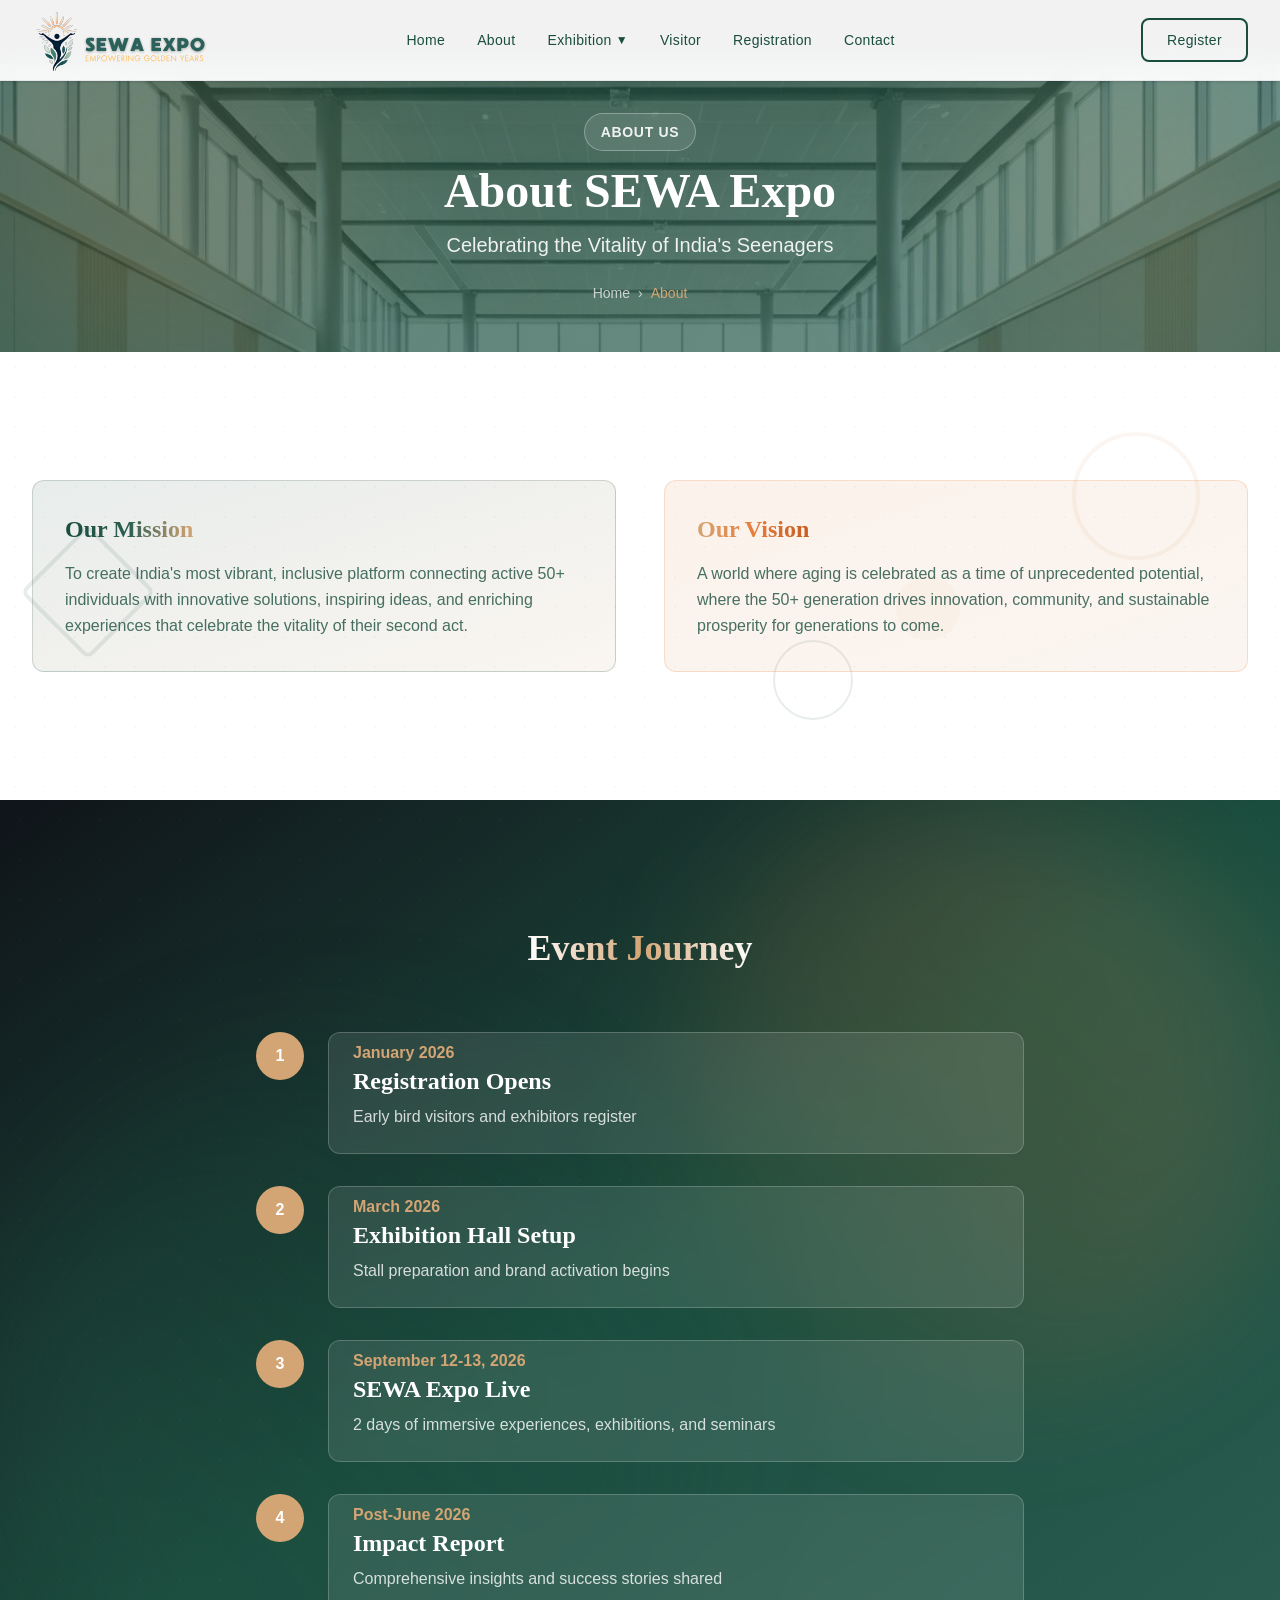
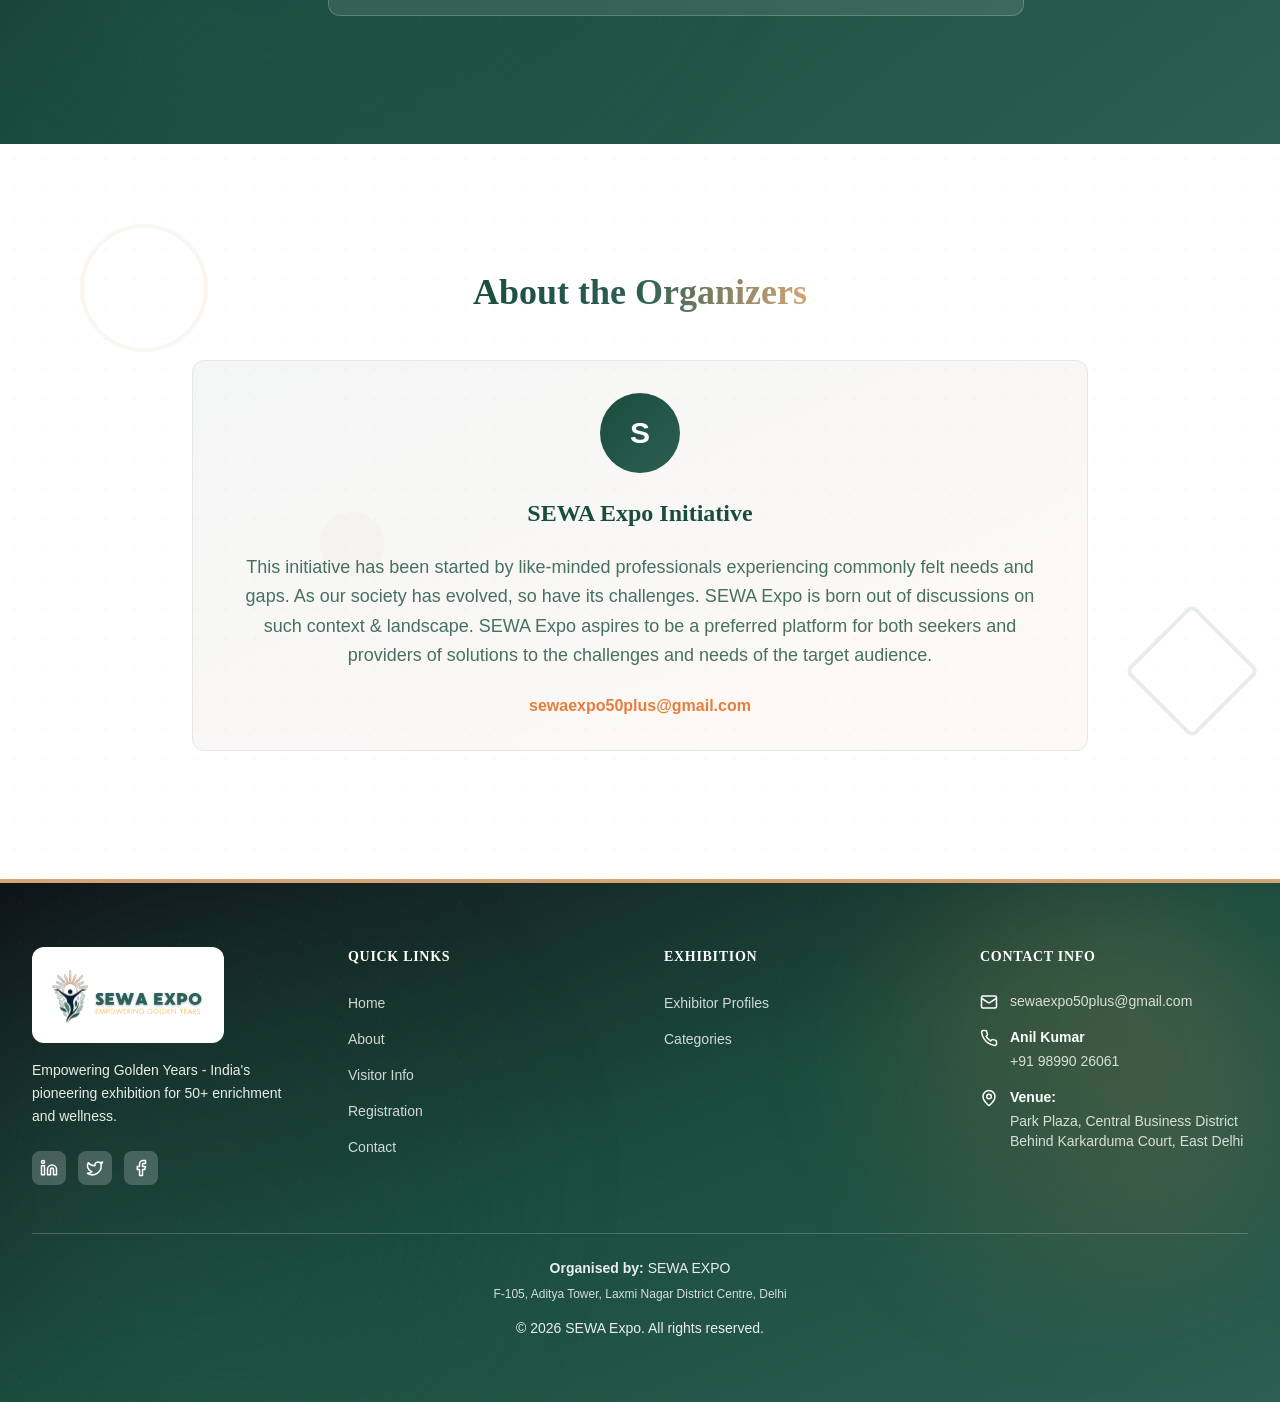
==== commit e2d394e2: "Fix remaining date reference on about page" ====
--- a/about/index.html
+++ b/about/index.html
@@ -1,3 +1,3 @@
 <!DOCTYPE html><html lang="en">
-<head><meta charSet="utf-8"/><meta name="viewport" content="width=device-width, initial-scale=1"/><link rel="preload" as="image" href="../sewa-logo.svg"/><link rel="preload" href="../conference-venue-modern-architecture.jpg" as="image"/><link rel="stylesheet" href="../_next/static/chunks/6bd901fb0cea67fe.css" data-precedence="next"/><link rel="preload" as="script" fetchPriority="low" href="../_next/static/chunks/1eadd8d9ec26edf9.js"/><script src="../_next/static/chunks/a8a3b8d5bae83c3e.js" async=""></script><script src="../_next/static/chunks/911a6bc735af97f3.js" async=""></script><script src="../_next/static/chunks/turbopack-348ac5a662b51256.js" async=""></script><script src="../_next/static/chunks/3f626e3531cd0d9e.js" async=""></script><script src="../_next/static/chunks/aa2a7793dfecc554.js" async=""></script><script src="../_next/static/chunks/91b4f0f28f9e2af5.js" async=""></script><title>SEWA Expo 2026 - 50+ Wellness Exhibition</title><meta name="description" content="India&#x27;s Pioneering Exhibition for 50+ Enrichment &amp; Wellness. Empowering Golden Years."/><meta name="generator" content="Dhiren Soni | Web Developer"/><link rel="shortcut icon" href="../sewa-logo.svg"/><link rel="icon" href="../sewa-logo.svg"/><link rel="apple-touch-icon" href="../sewa-logo.svg"/><script src="../_next/static/chunks/a6dad97d9634a72d.js" noModule=""></script></head><body style="--font-sans:&#x27;Poppins&#x27;, Arial, sans-serif;--font-serif:&#x27;Merriweather&#x27;, Georgia, serif" class="antialiased bg-slate-950 text-slate-100"><div hidden=""><!--$--><!--/$--></div><main><header class="fixed top-0 left-0 right-0 z-50"><nav class="bg-white/95 backdrop-blur-md border-b border-gray-200 shadow-sm"><div class="max-w-7xl mx-auto px-4 md:px-8 py-4 flex items-center justify-between"><a class="flex items-center group" href="../index.html"><div class="relative w-32 h-12 overflow-visible"><img alt="SEWA Expo Logo" decoding="async" data-nimg="fill" class="object-contain object-left scale-150 origin-left" style="position:absolute;height:100%;width:100%;left:0;top:0;right:0;bottom:0;color:transparent" src="../sewa-logo.svg"/></div></a><div class="hidden md:flex items-center gap-8"><a class="text-sm font-sans tracking-wide transition-colors duration-300 relative group font-medium text-[#1A4D3E] hover:text-[#D4A574]" href="../index.html">Home<span class="absolute bottom-0 left-0 h-0.5 bg-[#D4A574] transition-all duration-300 w-0 group-hover:w-full"></span></a><a class="text-sm font-sans tracking-wide transition-colors duration-300 relative group font-medium text-[#1A4D3E] hover:text-[#D4A574]" href="index.html">About<span class="absolute bottom-0 left-0 h-0.5 bg-[#D4A574] transition-all duration-300 w-0 group-hover:w-full"></span></a><div class="relative group"><button class="text-sm font-sans tracking-wide transition-colors flex items-center gap-1 font-medium cursor-pointer text-[#1A4D3E] hover:text-[#D4A574]">Exhibition<span class="text-xs">▼</span></button><div class="absolute left-0 mt-0 w-56 bg-white border border-gray-200 rounded-lg shadow-xl opacity-0 invisible group-hover:opacity-100 group-hover:visible transition-all duration-200 py-2"><a class="block px-4 py-3 text-sm hover:bg-[#1A4D3E]/5 hover:text-[#D4A574] transition-colors text-[#1A4D3E]" href="../exhibition/exhibitor-profile/index.html">Exhibitor Profile</a></div></div><a class="text-sm font-sans tracking-wide transition-colors duration-300 relative group font-medium text-[#1A4D3E] hover:text-[#D4A574]" href="../visitor/index.html">Visitor<span class="absolute bottom-0 left-0 h-0.5 bg-[#D4A574] transition-all duration-300 w-0 group-hover:w-full"></span></a><a class="text-sm font-sans tracking-wide transition-colors duration-300 relative group font-medium text-[#1A4D3E] hover:text-[#D4A574]" href="../registration/index.html">Registration<span class="absolute bottom-0 left-0 h-0.5 bg-[#D4A574] transition-all duration-300 w-0 group-hover:w-full"></span></a><a class="text-sm font-sans tracking-wide transition-colors duration-300 relative group font-medium text-[#1A4D3E] hover:text-[#D4A574]" href="../contact/index.html">Contact<span class="absolute bottom-0 left-0 h-0.5 bg-[#D4A574] transition-all duration-300 w-0 group-hover:w-full"></span></a></div><div class="hidden md:flex gap-3"><a href="../registration/index.html"><button class="border-2 border-[#1A4D3E] text-[#1A4D3E] px-6 py-2.5 rounded-lg text-sm font-sans font-medium tracking-wide hover:bg-[#1A4D3E] hover:text-white transition-colors duration-300 cursor-pointer">Register</button></a></div><button class="md:hidden text-[#1A4D3E]"><svg xmlns="http://www.w3.org/2000/svg" width="24" height="24" viewBox="0 0 24 24" fill="none" stroke="currentColor" stroke-width="2" stroke-linecap="round" stroke-linejoin="round" class="lucide lucide-menu w-6 h-6"><line x1="4" x2="20" y1="12" y2="12"></line><line x1="4" x2="20" y1="6" y2="6"></line><line x1="4" x2="20" y1="18" y2="18"></line></svg></button></div></nav></header><div class="h-64 md:h-72 mt-16 bg-gradient-to-r from-[#1A4D3E] to-[#2C5F52] flex items-center justify-center relative overflow-hidden"><div class="absolute inset-0"><img src="../conference-venue-modern-architecture.jpg" alt="Venue" class="w-full h-full object-cover opacity-30"/></div><div class="absolute top-0 right-0 w-96 h-96 bg-gradient-to-bl from-[#D4A574]/20 to-transparent rounded-full blur-3xl"></div><div class="absolute bottom-0 left-0 w-96 h-96 bg-gradient-to-tr from-[#E67E3B]/20 to-transparent rounded-full blur-3xl"></div><div class="relative z-10 text-center text-white px-4 max-w-4xl mx-auto"><div class="inline-block mb-4"><div class="bg-white/10 border border-white/30 rounded-full px-4 py-2 backdrop-blur-sm"><p class="text-white/90 text-sm font-sans tracking-wider uppercase font-semibold">About Us</p></div></div><h1 class="text-4xl md:text-5xl font-bold mb-4">About SEWA Expo</h1><p class="text-lg md:text-xl text-white/90 mb-6">Celebrating the Vitality of India&#x27;s Seenagers</p><div class="flex items-center justify-center gap-2 text-sm text-white/70"><span>Home</span><span>›</span><span class="text-[#D4A574]">About</span></div></div></div><div class="section-padding bg-white relative overflow-hidden"><div class="absolute inset-0 opacity-[0.03]"><div class="absolute inset-0" style="background-image:radial-gradient(circle, #1A4D3E 1px, transparent 1px);background-size:30px 30px"></div></div><div class="absolute top-20 right-20 w-32 h-32 border-4 border-[#D4A574]/10 rounded-full"></div><div class="absolute bottom-40 left-10 w-24 h-24 border-4 border-[#1A4D3E]/10 rounded-lg rotate-45"></div><div class="absolute top-1/2 right-1/4 w-16 h-16 bg-[#D4A574]/5 rounded-full"></div><div class="absolute bottom-20 right-1/3 w-20 h-20 border-2 border-[#1A4D3E]/10 rounded-full"></div><div class="container-max relative z-10"><div class="grid md:grid-cols-2 gap-12"><div class="p-8 bg-gradient-to-br from-[#1A4D3E]/10 to-[#D4A574]/10 rounded-xl border border-[#1A4D3E]/20 hover:shadow-xl transition-shadow duration-300"><h2 class="text-2xl font-bold mb-4"><span class="bg-gradient-to-r from-[#1A4D3E] via-[#2C5F52] to-[#D4A574] bg-clip-text text-transparent">Our Mission</span></h2><p class="text-[#1A4D3E]/80 leading-relaxed">To create India&#x27;s most vibrant, inclusive platform connecting active 50+ individuals with innovative solutions, inspiring ideas, and enriching experiences that celebrate the vitality of their second act.</p></div><div class="p-8 bg-gradient-to-br from-[#E67E3B]/10 to-[#D4A574]/10 rounded-xl border border-[#E67E3B]/20 hover:shadow-xl transition-shadow duration-300"><h2 class="text-2xl font-bold mb-4"><span class="bg-gradient-to-r from-[#D4A574] via-[#E67E3B] to-[#C65D21] bg-clip-text text-transparent">Our Vision</span></h2><p class="text-[#1A4D3E]/80 leading-relaxed">A world where aging is celebrated as a time of unprecedented potential, where the 50+ generation drives innovation, community, and sustainable prosperity for generations to come.</p></div></div></div></div><div class="section-padding bg-gradient-to-br from-[#0F1419] via-[#1A4D3E] to-[#2C5F52] relative overflow-hidden"><div class="absolute top-0 right-0 w-[600px] h-[600px] bg-gradient-to-bl from-[#D4A574]/20 via-[#E67E3B]/15 to-transparent rounded-full blur-3xl animate-pulse"></div><div class="absolute bottom-0 left-0 w-[700px] h-[700px] bg-gradient-to-tr from-[#2C5F52]/30 via-[#1A4D3E]/20 to-transparent rounded-full blur-3xl animate-pulse" style="animation-delay:1.5s"></div><div class="absolute inset-0 opacity-[0.03]"><div class="absolute inset-0" style="background-image:radial-gradient(circle, #D4A574 1.5px, transparent 1.5px);background-size:40px 40px"></div></div><div class="container-max relative z-10"><h2 class="text-4xl font-bold text-center mb-16"><span class="bg-gradient-to-r from-white via-[#D4A574] to-white bg-clip-text text-transparent">Event Journey</span></h2><div class="space-y-8 max-w-3xl mx-auto"><div class="flex gap-6 items-start group"><div class="flex-shrink-0"><div class="w-12 h-12 rounded-full bg-[#D4A574] text-white flex items-center justify-center font-bold group-hover:scale-110 transition-transform duration-300">1</div></div><div class="pt-2 bg-white/10 backdrop-blur-sm rounded-xl p-6 flex-1 border border-white/20 hover:bg-white/20 transition-all duration-300"><p class="text-[#D4A574] font-semibold">January 2026</p><h3 class="text-2xl font-bold text-white mb-2">Registration Opens</h3><p class="text-white/80">Early bird visitors and exhibitors register</p></div></div><div class="flex gap-6 items-start group"><div class="flex-shrink-0"><div class="w-12 h-12 rounded-full bg-[#D4A574] text-white flex items-center justify-center font-bold group-hover:scale-110 transition-transform duration-300">2</div></div><div class="pt-2 bg-white/10 backdrop-blur-sm rounded-xl p-6 flex-1 border border-white/20 hover:bg-white/20 transition-all duration-300"><p class="text-[#D4A574] font-semibold">March 2026</p><h3 class="text-2xl font-bold text-white mb-2">Exhibition Hall Setup</h3><p class="text-white/80">Stall preparation and brand activation begins</p></div></div><div class="flex gap-6 items-start group"><div class="flex-shrink-0"><div class="w-12 h-12 rounded-full bg-[#D4A574] text-white flex items-center justify-center font-bold group-hover:scale-110 transition-transform duration-300">3</div></div><div class="pt-2 bg-white/10 backdrop-blur-sm rounded-xl p-6 flex-1 border border-white/20 hover:bg-white/20 transition-all duration-300"><p class="text-[#D4A574] font-semibold">June 27-28, 2026</p><h3 class="text-2xl font-bold text-white mb-2">SEWA Expo Live</h3><p class="text-white/80">2 days of immersive experiences, exhibitions, and seminars</p></div></div><div class="flex gap-6 items-start group"><div class="flex-shrink-0"><div class="w-12 h-12 rounded-full bg-[#D4A574] text-white flex items-center justify-center font-bold group-hover:scale-110 transition-transform duration-300">4</div></div><div class="pt-2 bg-white/10 backdrop-blur-sm rounded-xl p-6 flex-1 border border-white/20 hover:bg-white/20 transition-all duration-300"><p class="text-[#D4A574] font-semibold">Post-June 2026</p><h3 class="text-2xl font-bold text-white mb-2">Impact Report</h3><p class="text-white/80">Comprehensive insights and success stories shared</p></div></div></div></div></div><div class="section-padding bg-white relative overflow-hidden"><div class="absolute inset-0 opacity-[0.03]"><div class="absolute inset-0" style="background-image:radial-gradient(circle, #1A4D3E 1px, transparent 1px);background-size:30px 30px"></div></div><div class="absolute top-20 left-20 w-32 h-32 border-4 border-[#D4A574]/10 rounded-full"></div><div class="absolute bottom-40 right-10 w-24 h-24 border-4 border-[#1A4D3E]/10 rounded-lg rotate-45"></div><div class="absolute top-1/2 left-1/4 w-16 h-16 bg-[#D4A574]/5 rounded-full"></div><div class="container-max text-center relative z-10"><h2 class="text-4xl font-bold mb-12"><span class="bg-gradient-to-r from-[#1A4D3E] via-[#2C5F52] to-[#D4A574] bg-clip-text text-transparent">About the Organizers</span></h2><div class="max-w-4xl mx-auto p-8 bg-gradient-to-br from-[#1A4D3E]/5 to-[#E67E3B]/5 rounded-xl border border-gray-200 hover:shadow-2xl transition-all duration-300 hover:-translate-y-1"><div class="w-20 h-20 rounded-full bg-gradient-to-br from-[#1A4D3E] to-[#2C5F52] text-white flex items-center justify-center text-3xl font-bold mx-auto mb-6">S</div><h3 class="text-2xl font-bold text-[#1A4D3E] mb-6">SEWA Expo Initiative</h3><p class="text-[#1A4D3E]/80 mb-6 leading-relaxed text-lg">This initiative has been started by like-minded professionals experiencing commonly felt needs and gaps. As our society has evolved, so have its challenges. SEWA Expo is born out of discussions on such context &amp; landscape. SEWA Expo aspires to be a preferred platform for both seekers and providers of solutions to the challenges and needs of the target audience.</p><p class="text-[#E67E3B] font-semibold">sewaexpo50plus@gmail.com</p></div></div></div><footer class="bg-gradient-to-br from-[#0F1419] via-[#1A4D3E] to-[#2C5F52] text-white border-t-4 border-[#D4A574] relative overflow-hidden"><div class="absolute top-0 right-0 w-[400px] h-[400px] bg-gradient-to-bl from-[#D4A574]/20 via-[#E67E3B]/15 to-transparent rounded-full blur-3xl"></div><div class="absolute bottom-0 left-0 w-[500px] h-[500px] bg-gradient-to-tr from-[#2C5F52]/30 via-[#1A4D3E]/20 to-transparent rounded-full blur-3xl"></div><div class="absolute inset-0 opacity-[0.03]"><div class="absolute inset-0" style="background-image:radial-gradient(circle, #D4A574 1.5px, transparent 1.5px);background-size:40px 40px"></div></div><div class="max-w-7xl mx-auto px-4 md:px-8 py-16 relative z-10"><div class="grid md:grid-cols-4 gap-12 mb-12"><div><div class="mb-4"><div class="bg-white rounded-xl p-4 inline-flex items-center justify-center w-48"><div class="relative w-40 h-16"><img alt="SEWA Expo Logo" decoding="async" data-nimg="fill" class="object-contain" style="position:absolute;height:100%;width:100%;left:0;top:0;right:0;bottom:0;color:transparent" src="../sewa-logo.svg"/></div></div></div><p class="text-white/90 text-sm leading-relaxed mb-6">Empowering Golden Years - India&#x27;s pioneering exhibition for 50+ enrichment and wellness.</p><div class="flex gap-3"><a href="#" class="bg-white/20 hover:bg-[#1A4D3E] text-white p-2 rounded-lg transition-all duration-300 cursor-pointer"><svg xmlns="http://www.w3.org/2000/svg" width="18" height="18" viewBox="0 0 24 24" fill="none" stroke="currentColor" stroke-width="2" stroke-linecap="round" stroke-linejoin="round" class="lucide lucide-linkedin"><path d="M16 8a6 6 0 0 1 6 6v7h-4v-7a2 2 0 0 0-2-2 2 2 0 0 0-2 2v7h-4v-7a6 6 0 0 1 6-6z"></path><rect width="4" height="12" x="2" y="9"></rect><circle cx="4" cy="4" r="2"></circle></svg></a><a href="#" class="bg-white/20 hover:bg-[#1A4D3E] text-white p-2 rounded-lg transition-all duration-300 cursor-pointer"><svg xmlns="http://www.w3.org/2000/svg" width="18" height="18" viewBox="0 0 24 24" fill="none" stroke="currentColor" stroke-width="2" stroke-linecap="round" stroke-linejoin="round" class="lucide lucide-twitter"><path d="M22 4s-.7 2.1-2 3.4c1.6 10-9.4 17.3-18 11.6 2.2.1 4.4-.6 6-2C3 15.5.5 9.6 3 5c2.2 2.6 5.6 4.1 9 4-.9-4.2 4-6.6 7-3.8 1.1 0 3-1.2 3-1.2z"></path></svg></a><a href="#" class="bg-white/20 hover:bg-[#1A4D3E] text-white p-2 rounded-lg transition-all duration-300 cursor-pointer"><svg xmlns="http://www.w3.org/2000/svg" width="18" height="18" viewBox="0 0 24 24" fill="none" stroke="currentColor" stroke-width="2" stroke-linecap="round" stroke-linejoin="round" class="lucide lucide-facebook"><path d="M18 2h-3a5 5 0 0 0-5 5v3H7v4h3v8h4v-8h3l1-4h-4V7a1 1 0 0 1 1-1h3z"></path></svg></a></div></div><div><h4 class="text-sm font-sans uppercase tracking-wider font-semibold text-white mb-6">Quick Links</h4><ul class="space-y-3"><li><a class="text-white/80 text-sm hover:text-white hover:translate-x-1 inline-block transition-all duration-300" href="../index.html">Home</a></li><li><a class="text-white/80 text-sm hover:text-white hover:translate-x-1 inline-block transition-all duration-300" href="index.html">About</a></li><li><a class="text-white/80 text-sm hover:text-white hover:translate-x-1 inline-block transition-all duration-300" href="../visitor/index.html">Visitor Info</a></li><li><a class="text-white/80 text-sm hover:text-white hover:translate-x-1 inline-block transition-all duration-300" href="/registration">Registration</a></li><li><a class="text-white/80 text-sm hover:text-white hover:translate-x-1 inline-block transition-all duration-300" href="../contact/index.html">Contact</a></li></ul></div><div><h4 class="text-sm font-sans uppercase tracking-wider font-semibold text-white mb-6">Exhibition</h4><ul class="space-y-3"><li><a class="text-white/80 text-sm hover:text-white hover:translate-x-1 inline-block transition-all duration-300" href="/exhibition/exhibitor-profile">Exhibitor Profiles</a></li><li><a class="text-white/80 text-sm hover:text-white hover:translate-x-1 inline-block transition-all duration-300" href="/#exhibition-categories">Categories</a></li></ul></div><div><h4 class="text-sm font-sans uppercase tracking-wider font-semibold text-white mb-6">Contact Info</h4><div class="space-y-4"><a href="mailto:sewaexpo50plus@gmail.com" class="flex items-start gap-3 group cursor-pointer"><svg xmlns="http://www.w3.org/2000/svg" width="18" height="18" viewBox="0 0 24 24" fill="none" stroke="currentColor" stroke-width="2" stroke-linecap="round" stroke-linejoin="round" class="lucide lucide-mail text-white flex-shrink-0 mt-0.5 group-hover:scale-110 transition-transform"><rect width="20" height="16" x="2" y="4" rx="2"></rect><path d="m22 7-8.97 5.7a1.94 1.94 0 0 1-2.06 0L2 7"></path></svg><div class="text-sm"><p class="text-white/80 group-hover:text-white transition-colors">sewaexpo50plus@gmail.com</p></div></a><a href="tel:+919899026061" class="flex items-start gap-3 group cursor-pointer"><svg xmlns="http://www.w3.org/2000/svg" width="18" height="18" viewBox="0 0 24 24" fill="none" stroke="currentColor" stroke-width="2" stroke-linecap="round" stroke-linejoin="round" class="lucide lucide-phone text-white flex-shrink-0 mt-0.5 group-hover:scale-110 transition-transform"><path d="M22 16.92v3a2 2 0 0 1-2.18 2 19.79 19.79 0 0 1-8.63-3.07 19.5 19.5 0 0 1-6-6 19.79 19.79 0 0 1-3.07-8.67A2 2 0 0 1 4.11 2h3a2 2 0 0 1 2 1.72 12.84 12.84 0 0 0 .7 2.81 2 2 0 0 1-.45 2.11L8.09 9.91a16 16 0 0 0 6 6l1.27-1.27a2 2 0 0 1 2.11-.45 12.84 12.84 0 0 0 2.81.7A2 2 0 0 1 22 16.92z"></path></svg><div class="text-sm"><p class="font-semibold text-white mb-1">Anil Kumar</p><p class="text-white/80 group-hover:text-white transition-colors">+91 98990 26061</p></div></a><div class="flex items-start gap-3"><svg xmlns="http://www.w3.org/2000/svg" width="18" height="18" viewBox="0 0 24 24" fill="none" stroke="currentColor" stroke-width="2" stroke-linecap="round" stroke-linejoin="round" class="lucide lucide-map-pin text-white flex-shrink-0 mt-0.5"><path d="M20 10c0 4.993-5.539 10.193-7.399 11.799a1 1 0 0 1-1.202 0C9.539 20.193 4 14.993 4 10a8 8 0 0 1 16 0"></path><circle cx="12" cy="10" r="3"></circle></svg><div class="text-sm text-white/80"><p class="font-semibold text-white mb-1">Venue:</p><p>Park Plaza, Central Business District</p><p>Behind Karkarduma Court, East Delhi</p></div></div></div></div></div><div class="border-t border-white/20 pt-6"><div class="text-center mb-4"><p class="text-white/90 text-sm mb-2"><span class="font-semibold">Organised by:</span> SEWA EXPO</p><p class="text-white/80 text-xs">F-105, Aditya Tower, Laxmi Nagar District Centre, Delhi</p></div><p class="text-white/90 text-sm text-center">© 2026 SEWA Expo. All rights reserved.</p></div></div></footer></main><!--$--><!--/$--><script src="../_next/static/chunks/1eadd8d9ec26edf9.js" id="_R_" async=""></script><script>(self.__next_f=self.__next_f||[]).push([0])</script><script>self.__next_f.push([1,"1:\"$Sreact.fragment\"\n2:I[66770,[\"/_next/static/chunks/3f626e3531cd0d9e.js\",\"/_next/static/chunks/aa2a7793dfecc554.js\"],\"default\"]\n3:I[75472,[\"/_next/static/chunks/3f626e3531cd0d9e.js\",\"/_next/static/chunks/aa2a7793dfecc554.js\"],\"default\"]\n4:I[4884,[\"/_next/static/chunks/3f626e3531cd0d9e.js\",\"/_next/static/chunks/91b4f0f28f9e2af5.js\"],\"Header\"]\ne:I[3658,[\"/_next/static/chunks/3f626e3531cd0d9e.js\",\"/_next/static/chunks/aa2a7793dfecc554.js\"],\"default\"]\n:HL[\"/_next/static/chunks/6bd901fb0cea67fe.css\",\"style\"]\n:HL[\"/conference-venue-modern-architecture.jpg\",\"image\"]\n"])</script><script>self.__next_f.push([1,"0:{\"P\":null,\"b\":\"29_v-kS6-EAjanG41UFMt\",\"c\":[\"\",\"about\",\"\"],\"q\":\"\",\"i\":false,\"f\":[[[\"\",{\"children\":[\"about\",{\"children\":[\"__PAGE__\",{}]}]},\"$undefined\",\"$undefined\",true],[[\"$\",\"$1\",\"c\",{\"children\":[[[\"$\",\"link\",\"0\",{\"rel\":\"stylesheet\",\"href\":\"/_next/static/chunks/6bd901fb0cea67fe.css\",\"precedence\":\"next\",\"crossOrigin\":\"$undefined\",\"nonce\":\"$undefined\"}]],[\"$\",\"html\",null,{\"lang\":\"en\",\"suppressHydrationWarning\":true,\"children\":[\"$\",\"body\",null,{\"style\":{\"--font-sans\":\"'Poppins', Arial, sans-serif\",\"--font-serif\":\"'Merriweather', Georgia, serif\"},\"className\":\"antialiased bg-slate-950 text-slate-100\",\"children\":[\"$\",\"$L2\",null,{\"parallelRouterKey\":\"children\",\"error\":\"$undefined\",\"errorStyles\":\"$undefined\",\"errorScripts\":\"$undefined\",\"template\":[\"$\",\"$L3\",null,{}],\"templateStyles\":\"$undefined\",\"templateScripts\":\"$undefined\",\"notFound\":[[[\"$\",\"title\",null,{\"children\":\"404: This page could not be found.\"}],[\"$\",\"div\",null,{\"style\":{\"fontFamily\":\"system-ui,\\\"Segoe UI\\\",Roboto,Helvetica,Arial,sans-serif,\\\"Apple Color Emoji\\\",\\\"Segoe UI Emoji\\\"\",\"height\":\"100vh\",\"textAlign\":\"center\",\"display\":\"flex\",\"flexDirection\":\"column\",\"alignItems\":\"center\",\"justifyContent\":\"center\"},\"children\":[\"$\",\"div\",null,{\"children\":[[\"$\",\"style\",null,{\"dangerouslySetInnerHTML\":{\"__html\":\"body{color:#000;background:#fff;margin:0}.next-error-h1{border-right:1px solid rgba(0,0,0,.3)}@media (prefers-color-scheme:dark){body{color:#fff;background:#000}.next-error-h1{border-right:1px solid rgba(255,255,255,.3)}}\"}}],[\"$\",\"h1\",null,{\"className\":\"next-error-h1\",\"style\":{\"display\":\"inline-block\",\"margin\":\"0 20px 0 0\",\"padding\":\"0 23px 0 0\",\"fontSize\":24,\"fontWeight\":500,\"verticalAlign\":\"top\",\"lineHeight\":\"49px\"},\"children\":404}],[\"$\",\"div\",null,{\"style\":{\"display\":\"inline-block\"},\"children\":[\"$\",\"h2\",null,{\"style\":{\"fontSize\":14,\"fontWeight\":400,\"lineHeight\":\"49px\",\"margin\":0},\"children\":\"This page could not be found.\"}]}]]}]}]],[]],\"forbidden\":\"$undefined\",\"unauthorized\":\"$undefined\"}]}]}]]}],{\"children\":[[\"$\",\"$1\",\"c\",{\"children\":[null,[\"$\",\"$L2\",null,{\"parallelRouterKey\":\"children\",\"error\":\"$undefined\",\"errorStyles\":\"$undefined\",\"errorScripts\":\"$undefined\",\"template\":[\"$\",\"$L3\",null,{}],\"templateStyles\":\"$undefined\",\"templateScripts\":\"$undefined\",\"notFound\":\"$undefined\",\"forbidden\":\"$undefined\",\"unauthorized\":\"$undefined\"}]]}],{\"children\":[[\"$\",\"$1\",\"c\",{\"children\":[[\"$\",\"main\",null,{\"children\":[[\"$\",\"$L4\",null,{}],[\"$\",\"div\",null,{\"className\":\"h-64 md:h-72 mt-16 bg-gradient-to-r from-[#1A4D3E] to-[#2C5F52] flex items-center justify-center relative overflow-hidden\",\"children\":[[\"$\",\"div\",null,{\"className\":\"absolute inset-0\",\"children\":[\"$\",\"img\",null,{\"src\":\"/conference-venue-modern-architecture.jpg\",\"alt\":\"Venue\",\"className\":\"w-full h-full object-cover opacity-30\"}]}],[\"$\",\"div\",null,{\"className\":\"absolute top-0 right-0 w-96 h-96 bg-gradient-to-bl from-[#D4A574]/20 to-transparent rounded-full blur-3xl\"}],[\"$\",\"div\",null,{\"className\":\"absolute bottom-0 left-0 w-96 h-96 bg-gradient-to-tr from-[#E67E3B]/20 to-transparent rounded-full blur-3xl\"}],[\"$\",\"div\",null,{\"className\":\"relative z-10 text-center text-white px-4 max-w-4xl mx-auto\",\"children\":[[\"$\",\"div\",null,{\"className\":\"inline-block mb-4\",\"children\":[\"$\",\"div\",null,{\"className\":\"bg-white/10 border border-white/30 rounded-full px-4 py-2 backdrop-blur-sm\",\"children\":[\"$\",\"p\",null,{\"className\":\"text-white/90 text-sm font-sans tracking-wider uppercase font-semibold\",\"children\":\"About Us\"}]}]}],[\"$\",\"h1\",null,{\"className\":\"text-4xl md:text-5xl font-bold mb-4\",\"children\":\"About SEWA Expo\"}],[\"$\",\"p\",null,{\"className\":\"text-lg md:text-xl text-white/90 mb-6\",\"children\":\"Celebrating the Vitality of India's Seenagers\"}],[\"$\",\"div\",null,{\"className\":\"flex items-center justify-center gap-2 text-sm text-white/70\",\"children\":[[\"$\",\"span\",null,{\"children\":\"Home\"}],[\"$\",\"span\",null,{\"children\":\"›\"}],[\"$\",\"span\",null,{\"className\":\"text-[#D4A574]\",\"children\":\"About\"}]]}]]}]]}],[\"$\",\"div\",null,{\"className\":\"section-padding bg-white relative overflow-hidden\",\"children\":[[\"$\",\"div\",null,{\"className\":\"absolute inset-0 opacity-[0.03]\",\"children\":[\"$\",\"div\",null,{\"className\":\"absolute inset-0\",\"style\":{\"backgroundImage\":\"radial-gradient(circle, #1A4D3E 1px, transparent 1px)\",\"backgroundSize\":\"30px 30px\"}}]}],[\"$\",\"div\",null,{\"className\":\"absolute top-20 right-20 w-32 h-32 border-4 border-[#D4A574]/10 rounded-full\"}],[\"$\",\"div\",null,{\"className\":\"absolute bottom-40 left-10 w-24 h-24 border-4 border-[#1A4D3E]/10 rounded-lg rotate-45\"}],[\"$\",\"div\",null,{\"className\":\"absolute top-1/2 right-1/4 w-16 h-16 bg-[#D4A574]/5 rounded-full\"}],\"$L5\",\"$L6\"]}],\"$L7\",\"$L8\",\"$L9\"]}],[\"$La\",\"$Lb\"],\"$Lc\"]}],{},null,false,false]},null,false,false]},null,false,false],\"$Ld\",false]],\"m\":\"$undefined\",\"G\":[\"$e\",[]],\"S\":true}\n"])</script><script>self.__next_f.push([1,"12:I[55579,[\"/_next/static/chunks/3f626e3531cd0d9e.js\",\"/_next/static/chunks/91b4f0f28f9e2af5.js\"],\"Image\"]\n13:I[56512,[\"/_next/static/chunks/3f626e3531cd0d9e.js\",\"/_next/static/chunks/91b4f0f28f9e2af5.js\"],\"\"]\n18:I[97643,[\"/_next/static/chunks/3f626e3531cd0d9e.js\",\"/_next/static/chunks/aa2a7793dfecc554.js\"],\"OutletBoundary\"]\n19:\"$Sreact.suspense\"\n1b:I[97643,[\"/_next/static/chunks/3f626e3531cd0d9e.js\",\"/_next/static/chunks/aa2a7793dfecc554.js\"],\"ViewportBoundary\"]\n1d:I[97643,[\"/_next/static/chunks/3f626e3531cd0d9e.js\",\"/_next/static/chunks/aa2a7793dfecc554.js\"],\"MetadataBoundary\"]\n5:[\"$\",\"div\",null,{\"className\":\"absolute bottom-20 right-1/3 w-20 h-20 border-2 border-[#1A4D3E]/10 rounded-full\"}]\n"])</script><script>self.__next_f.push([1,"6:[\"$\",\"div\",null,{\"className\":\"container-max relative z-10\",\"children\":[\"$\",\"div\",null,{\"className\":\"grid md:grid-cols-2 gap-12\",\"children\":[[\"$\",\"div\",null,{\"className\":\"p-8 bg-gradient-to-br from-[#1A4D3E]/10 to-[#D4A574]/10 rounded-xl border border-[#1A4D3E]/20 hover:shadow-xl transition-shadow duration-300\",\"children\":[[\"$\",\"h2\",null,{\"className\":\"text-2xl font-bold mb-4\",\"children\":[\"$\",\"span\",null,{\"className\":\"bg-gradient-to-r from-[#1A4D3E] via-[#2C5F52] to-[#D4A574] bg-clip-text text-transparent\",\"children\":\"Our Mission\"}]}],[\"$\",\"p\",null,{\"className\":\"text-[#1A4D3E]/80 leading-relaxed\",\"children\":\"To create India's most vibrant, inclusive platform connecting active 50+ individuals with innovative solutions, inspiring ideas, and enriching experiences that celebrate the vitality of their second act.\"}]]}],[\"$\",\"div\",null,{\"className\":\"p-8 bg-gradient-to-br from-[#E67E3B]/10 to-[#D4A574]/10 rounded-xl border border-[#E67E3B]/20 hover:shadow-xl transition-shadow duration-300\",\"children\":[[\"$\",\"h2\",null,{\"className\":\"text-2xl font-bold mb-4\",\"children\":[\"$\",\"span\",null,{\"className\":\"bg-gradient-to-r from-[#D4A574] via-[#E67E3B] to-[#C65D21] bg-clip-text text-transparent\",\"children\":\"Our Vision\"}]}],[\"$\",\"p\",null,{\"className\":\"text-[#1A4D3E]/80 leading-relaxed\",\"children\":\"A world where aging is celebrated as a time of unprecedented potential, where the 50+ generation drives innovation, community, and sustainable prosperity for generations to come.\"}]]}]]}]}]\n"])</script><script>self.__next_f.push([1,"7:[\"$\",\"div\",null,{\"className\":\"section-padding bg-gradient-to-br from-[#0F1419] via-[#1A4D3E] to-[#2C5F52] relative overflow-hidden\",\"children\":[[\"$\",\"div\",null,{\"className\":\"absolute top-0 right-0 w-[600px] h-[600px] bg-gradient-to-bl from-[#D4A574]/20 via-[#E67E3B]/15 to-transparent rounded-full blur-3xl animate-pulse\"}],[\"$\",\"div\",null,{\"className\":\"absolute bottom-0 left-0 w-[700px] h-[700px] bg-gradient-to-tr from-[#2C5F52]/30 via-[#1A4D3E]/20 to-transparent rounded-full blur-3xl animate-pulse\",\"style\":{\"animationDelay\":\"1.5s\"}}],[\"$\",\"div\",null,{\"className\":\"absolute inset-0 opacity-[0.03]\",\"children\":[\"$\",\"div\",null,{\"className\":\"absolute inset-0\",\"style\":{\"backgroundImage\":\"radial-gradient(circle, #D4A574 1.5px, transparent 1.5px)\",\"backgroundSize\":\"40px 40px\"}}]}],[\"$\",\"div\",null,{\"className\":\"container-max relative z-10\",\"children\":[[\"$\",\"h2\",null,{\"className\":\"text-4xl font-bold text-center mb-16\",\"children\":[\"$\",\"span\",null,{\"className\":\"bg-gradient-to-r from-white via-[#D4A574] to-white bg-clip-text text-transparent\",\"children\":\"Event Journey\"}]}],[\"$\",\"div\",null,{\"className\":\"space-y-8 max-w-3xl mx-auto\",\"children\":[[\"$\",\"div\",\"0\",{\"className\":\"flex gap-6 items-start group\",\"children\":[[\"$\",\"div\",null,{\"className\":\"flex-shrink-0\",\"children\":[\"$\",\"div\",null,{\"className\":\"w-12 h-12 rounded-full bg-[#D4A574] text-white flex items-center justify-center font-bold group-hover:scale-110 transition-transform duration-300\",\"children\":1}]}],[\"$\",\"div\",null,{\"className\":\"pt-2 bg-white/10 backdrop-blur-sm rounded-xl p-6 flex-1 border border-white/20 hover:bg-white/20 transition-all duration-300\",\"children\":[[\"$\",\"p\",null,{\"className\":\"text-[#D4A574] font-semibold\",\"children\":\"January 2026\"}],[\"$\",\"h3\",null,{\"className\":\"text-2xl font-bold text-white mb-2\",\"children\":\"Registration Opens\"}],[\"$\",\"p\",null,{\"className\":\"text-white/80\",\"children\":\"Early bird visitors and exhibitors register\"}]]}]]}],[\"$\",\"div\",\"1\",{\"className\":\"flex gap-6 items-start group\",\"children\":[[\"$\",\"div\",null,{\"className\":\"flex-shrink-0\",\"children\":[\"$\",\"div\",null,{\"className\":\"w-12 h-12 rounded-full bg-[#D4A574] text-white flex items-center justify-center font-bold group-hover:scale-110 transition-transform duration-300\",\"children\":2}]}],[\"$\",\"div\",null,{\"className\":\"pt-2 bg-white/10 backdrop-blur-sm rounded-xl p-6 flex-1 border border-white/20 hover:bg-white/20 transition-all duration-300\",\"children\":[[\"$\",\"p\",null,{\"className\":\"text-[#D4A574] font-semibold\",\"children\":\"March 2026\"}],[\"$\",\"h3\",null,{\"className\":\"text-2xl font-bold text-white mb-2\",\"children\":\"Exhibition Hall Setup\"}],[\"$\",\"p\",null,{\"className\":\"text-white/80\",\"children\":\"Stall preparation and brand activation begins\"}]]}]]}],[\"$\",\"div\",\"2\",{\"className\":\"flex gap-6 items-start group\",\"children\":[[\"$\",\"div\",null,{\"className\":\"flex-shrink-0\",\"children\":[\"$\",\"div\",null,{\"className\":\"w-12 h-12 rounded-full bg-[#D4A574] text-white flex items-center justify-center font-bold group-hover:scale-110 transition-transform duration-300\",\"children\":3}]}],[\"$\",\"div\",null,{\"className\":\"pt-2 bg-white/10 backdrop-blur-sm rounded-xl p-6 flex-1 border border-white/20 hover:bg-white/20 transition-all duration-300\",\"children\":[[\"$\",\"p\",null,{\"className\":\"text-[#D4A574] font-semibold\",\"children\":\"June 27-28, 2026\"}],[\"$\",\"h3\",null,{\"className\":\"text-2xl font-bold text-white mb-2\",\"children\":\"SEWA Expo Live\"}],[\"$\",\"p\",null,{\"className\":\"text-white/80\",\"children\":\"2 days of immersive experiences, exhibitions, and seminars\"}]]}]]}],[\"$\",\"div\",\"3\",{\"className\":\"flex gap-6 items-start group\",\"children\":[[\"$\",\"div\",null,{\"className\":\"flex-shrink-0\",\"children\":[\"$\",\"div\",null,{\"className\":\"w-12 h-12 rounded-full bg-[#D4A574] text-white flex items-center justify-center font-bold group-hover:scale-110 transition-transform duration-300\",\"children\":4}]}],[\"$\",\"div\",null,{\"className\":\"pt-2 bg-white/10 backdrop-blur-sm rounded-xl p-6 flex-1 border border-white/20 hover:bg-white/20 transition-all duration-300\",\"children\":[\"$Lf\",\"$L10\",\"$L11\"]}]]}]]}]]}]]}]\n"])</script><script>self.__next_f.push([1,"8:[\"$\",\"div\",null,{\"className\":\"section-padding bg-white relative overflow-hidden\",\"children\":[[\"$\",\"div\",null,{\"className\":\"absolute inset-0 opacity-[0.03]\",\"children\":[\"$\",\"div\",null,{\"className\":\"absolute inset-0\",\"style\":{\"backgroundImage\":\"radial-gradient(circle, #1A4D3E 1px, transparent 1px)\",\"backgroundSize\":\"30px 30px\"}}]}],[\"$\",\"div\",null,{\"className\":\"absolute top-20 left-20 w-32 h-32 border-4 border-[#D4A574]/10 rounded-full\"}],[\"$\",\"div\",null,{\"className\":\"absolute bottom-40 right-10 w-24 h-24 border-4 border-[#1A4D3E]/10 rounded-lg rotate-45\"}],[\"$\",\"div\",null,{\"className\":\"absolute top-1/2 left-1/4 w-16 h-16 bg-[#D4A574]/5 rounded-full\"}],[\"$\",\"div\",null,{\"className\":\"container-max text-center relative z-10\",\"children\":[[\"$\",\"h2\",null,{\"className\":\"text-4xl font-bold mb-12\",\"children\":[\"$\",\"span\",null,{\"className\":\"bg-gradient-to-r from-[#1A4D3E] via-[#2C5F52] to-[#D4A574] bg-clip-text text-transparent\",\"children\":\"About the Organizers\"}]}],[\"$\",\"div\",null,{\"className\":\"max-w-4xl mx-auto p-8 bg-gradient-to-br from-[#1A4D3E]/5 to-[#E67E3B]/5 rounded-xl border border-gray-200 hover:shadow-2xl transition-all duration-300 hover:-translate-y-1\",\"children\":[[\"$\",\"div\",null,{\"className\":\"w-20 h-20 rounded-full bg-gradient-to-br from-[#1A4D3E] to-[#2C5F52] text-white flex items-center justify-center text-3xl font-bold mx-auto mb-6\",\"children\":\"S\"}],[\"$\",\"h3\",null,{\"className\":\"text-2xl font-bold text-[#1A4D3E] mb-6\",\"children\":\"SEWA Expo Initiative\"}],[\"$\",\"p\",null,{\"className\":\"text-[#1A4D3E]/80 mb-6 leading-relaxed text-lg\",\"children\":\"This initiative has been started by like-minded professionals experiencing commonly felt needs and gaps. As our society has evolved, so have its challenges. SEWA Expo is born out of discussions on such context \u0026 landscape. SEWA Expo aspires to be a preferred platform for both seekers and providers of solutions to the challenges and needs of the target audience.\"}],[\"$\",\"p\",null,{\"className\":\"text-[#E67E3B] font-semibold\",\"children\":\"sewaexpo50plus@gmail.com\"}]]}]]}]]}]\n"])</script><script>self.__next_f.push([1,"9:[\"$\",\"footer\",null,{\"className\":\"bg-gradient-to-br from-[#0F1419] via-[#1A4D3E] to-[#2C5F52] text-white border-t-4 border-[#D4A574] relative overflow-hidden\",\"children\":[[\"$\",\"div\",null,{\"className\":\"absolute top-0 right-0 w-[400px] h-[400px] bg-gradient-to-bl from-[#D4A574]/20 via-[#E67E3B]/15 to-transparent rounded-full blur-3xl\"}],[\"$\",\"div\",null,{\"className\":\"absolute bottom-0 left-0 w-[500px] h-[500px] bg-gradient-to-tr from-[#2C5F52]/30 via-[#1A4D3E]/20 to-transparent rounded-full blur-3xl\"}],[\"$\",\"div\",null,{\"className\":\"absolute inset-0 opacity-[0.03]\",\"children\":[\"$\",\"div\",null,{\"className\":\"absolute inset-0\",\"style\":{\"backgroundImage\":\"radial-gradient(circle, #D4A574 1.5px, transparent 1.5px)\",\"backgroundSize\":\"40px 40px\"}}]}],[\"$\",\"div\",null,{\"className\":\"max-w-7xl mx-auto px-4 md:px-8 py-16 relative z-10\",\"children\":[[\"$\",\"div\",null,{\"className\":\"grid md:grid-cols-4 gap-12 mb-12\",\"children\":[[\"$\",\"div\",null,{\"children\":[[\"$\",\"div\",null,{\"className\":\"mb-4\",\"children\":[\"$\",\"div\",null,{\"className\":\"bg-white rounded-xl p-4 inline-flex items-center justify-center w-48\",\"children\":[\"$\",\"div\",null,{\"className\":\"relative w-40 h-16\",\"children\":[\"$\",\"$L12\",null,{\"src\":\"/sewa-logo.svg\",\"alt\":\"SEWA Expo Logo\",\"fill\":true,\"className\":\"object-contain\",\"priority\":true}]}]}]}],[\"$\",\"p\",null,{\"className\":\"text-white/90 text-sm leading-relaxed mb-6\",\"children\":\"Empowering Golden Years - India's pioneering exhibition for 50+ enrichment and wellness.\"}],[\"$\",\"div\",null,{\"className\":\"flex gap-3\",\"children\":[[\"$\",\"a\",\"0\",{\"href\":\"#\",\"className\":\"bg-white/20 hover:bg-[#1A4D3E] text-white p-2 rounded-lg transition-all duration-300 cursor-pointer\",\"children\":[\"$\",\"svg\",null,{\"ref\":\"$undefined\",\"xmlns\":\"http://www.w3.org/2000/svg\",\"width\":18,\"height\":18,\"viewBox\":\"0 0 24 24\",\"fill\":\"none\",\"stroke\":\"currentColor\",\"strokeWidth\":2,\"strokeLinecap\":\"round\",\"strokeLinejoin\":\"round\",\"className\":\"lucide lucide-linkedin\",\"children\":[[\"$\",\"path\",\"c2jq9f\",{\"d\":\"M16 8a6 6 0 0 1 6 6v7h-4v-7a2 2 0 0 0-2-2 2 2 0 0 0-2 2v7h-4v-7a6 6 0 0 1 6-6z\"}],[\"$\",\"rect\",\"mk3on5\",{\"width\":\"4\",\"height\":\"12\",\"x\":\"2\",\"y\":\"9\"}],[\"$\",\"circle\",\"bt5ra8\",{\"cx\":\"4\",\"cy\":\"4\",\"r\":\"2\"}],\"$undefined\"]}]}],[\"$\",\"a\",\"1\",{\"href\":\"#\",\"className\":\"bg-white/20 hover:bg-[#1A4D3E] text-white p-2 rounded-lg transition-all duration-300 cursor-pointer\",\"children\":[\"$\",\"svg\",null,{\"ref\":\"$undefined\",\"xmlns\":\"http://www.w3.org/2000/svg\",\"width\":18,\"height\":18,\"viewBox\":\"0 0 24 24\",\"fill\":\"none\",\"stroke\":\"currentColor\",\"strokeWidth\":2,\"strokeLinecap\":\"round\",\"strokeLinejoin\":\"round\",\"className\":\"lucide lucide-twitter\",\"children\":[[\"$\",\"path\",\"pff0z6\",{\"d\":\"M22 4s-.7 2.1-2 3.4c1.6 10-9.4 17.3-18 11.6 2.2.1 4.4-.6 6-2C3 15.5.5 9.6 3 5c2.2 2.6 5.6 4.1 9 4-.9-4.2 4-6.6 7-3.8 1.1 0 3-1.2 3-1.2z\"}],\"$undefined\"]}]}],[\"$\",\"a\",\"2\",{\"href\":\"#\",\"className\":\"bg-white/20 hover:bg-[#1A4D3E] text-white p-2 rounded-lg transition-all duration-300 cursor-pointer\",\"children\":[\"$\",\"svg\",null,{\"ref\":\"$undefined\",\"xmlns\":\"http://www.w3.org/2000/svg\",\"width\":18,\"height\":18,\"viewBox\":\"0 0 24 24\",\"fill\":\"none\",\"stroke\":\"currentColor\",\"strokeWidth\":2,\"strokeLinecap\":\"round\",\"strokeLinejoin\":\"round\",\"className\":\"lucide lucide-facebook\",\"children\":[[\"$\",\"path\",\"1jg4f8\",{\"d\":\"M18 2h-3a5 5 0 0 0-5 5v3H7v4h3v8h4v-8h3l1-4h-4V7a1 1 0 0 1 1-1h3z\"}],\"$undefined\"]}]}]]}]]}],[\"$\",\"div\",null,{\"children\":[[\"$\",\"h4\",null,{\"className\":\"text-sm font-sans uppercase tracking-wider font-semibold text-white mb-6\",\"children\":\"Quick Links\"}],[\"$\",\"ul\",null,{\"className\":\"space-y-3\",\"children\":[[\"$\",\"li\",\"Home\",{\"children\":[\"$\",\"$L13\",null,{\"href\":\"/\",\"className\":\"text-white/80 text-sm hover:text-white hover:translate-x-1 inline-block transition-all duration-300\",\"children\":\"Home\"}]}],[\"$\",\"li\",\"About\",{\"children\":[\"$\",\"$L13\",null,{\"href\":\"/about\",\"className\":\"text-white/80 text-sm hover:text-white hover:translate-x-1 inline-block transition-all duration-300\",\"children\":\"About\"}]}],[\"$\",\"li\",\"Visitor Info\",{\"children\":[\"$\",\"$L13\",null,{\"href\":\"/visitor\",\"className\":\"text-white/80 text-sm hover:text-white hover:translate-x-1 inline-block transition-all duration-300\",\"children\":\"Visitor Info\"}]}],[\"$\",\"li\",\"Registration\",{\"children\":[\"$\",\"$L13\",null,{\"href\":\"/registration\",\"className\":\"text-white/80 text-sm hover:text-white hover:translate-x-1 inline-block transition-all duration-300\",\"children\":\"Registration\"}]}],\"$L14\"]}]]}],\"$L15\",\"$L16\"]}],\"$L17\"]}]]}]\n"])</script><script>self.__next_f.push([1,"a:[\"$\",\"script\",\"script-0\",{\"src\":\"/_next/static/chunks/3f626e3531cd0d9e.js\",\"async\":true,\"nonce\":\"$undefined\"}]\nb:[\"$\",\"script\",\"script-1\",{\"src\":\"/_next/static/chunks/91b4f0f28f9e2af5.js\",\"async\":true,\"nonce\":\"$undefined\"}]\nc:[\"$\",\"$L18\",null,{\"children\":[\"$\",\"$19\",null,{\"name\":\"Next.MetadataOutlet\",\"children\":\"$@1a\"}]}]\nd:[\"$\",\"$1\",\"h\",{\"children\":[null,[\"$\",\"$L1b\",null,{\"children\":\"$L1c\"}],[\"$\",\"div\",null,{\"hidden\":true,\"children\":[\"$\",\"$L1d\",null,{\"children\":[\"$\",\"$19\",null,{\"name\":\"Next.Metadata\",\"children\":\"$L1e\"}]}]}],null]}]\n"])</script><script>self.__next_f.push([1,"f:[\"$\",\"p\",null,{\"className\":\"text-[#D4A574] font-semibold\",\"children\":\"Post-June 2026\"}]\n10:[\"$\",\"h3\",null,{\"className\":\"text-2xl font-bold text-white mb-2\",\"children\":\"Impact Report\"}]\n11:[\"$\",\"p\",null,{\"className\":\"text-white/80\",\"children\":\"Comprehensive insights and success stories shared\"}]\n14:[\"$\",\"li\",\"Contact\",{\"children\":[\"$\",\"$L13\",null,{\"href\":\"/contact\",\"className\":\"text-white/80 text-sm hover:text-white hover:translate-x-1 inline-block transition-all duration-300\",\"children\":\"Contact\"}]}]\n15:[\"$\",\"div\",null,{\"children\":[[\"$\",\"h4\",null,{\"className\":\"text-sm font-sans uppercase tracking-wider font-semibold text-white mb-6\",\"children\":\"Exhibition\"}],[\"$\",\"ul\",null,{\"className\":\"space-y-3\",\"children\":[[\"$\",\"li\",\"Exhibitor Profiles\",{\"children\":[\"$\",\"$L13\",null,{\"href\":\"/exhibition/exhibitor-profile\",\"className\":\"text-white/80 text-sm hover:text-white hover:translate-x-1 inline-block transition-all duration-300\",\"children\":\"Exhibitor Profiles\"}]}],[\"$\",\"li\",\"Categories\",{\"children\":[\"$\",\"$L13\",null,{\"href\":\"/#exhibition-categories\",\"className\":\"text-white/80 text-sm hover:text-white hover:translate-x-1 inline-block transition-all duration-300\",\"children\":\"Categories\"}]}]]}]]}]\n"])</script><script>self.__next_f.push([1,"16:[\"$\",\"div\",null,{\"children\":[[\"$\",\"h4\",null,{\"className\":\"text-sm font-sans uppercase tracking-wider font-semibold text-white mb-6\",\"children\":\"Contact Info\"}],[\"$\",\"div\",null,{\"className\":\"space-y-4\",\"children\":[[\"$\",\"a\",null,{\"href\":\"mailto:sewaexpo50plus@gmail.com\",\"className\":\"flex items-start gap-3 group cursor-pointer\",\"children\":[[\"$\",\"svg\",null,{\"ref\":\"$undefined\",\"xmlns\":\"http://www.w3.org/2000/svg\",\"width\":18,\"height\":18,\"viewBox\":\"0 0 24 24\",\"fill\":\"none\",\"stroke\":\"currentColor\",\"strokeWidth\":2,\"strokeLinecap\":\"round\",\"strokeLinejoin\":\"round\",\"className\":\"lucide lucide-mail text-white flex-shrink-0 mt-0.5 group-hover:scale-110 transition-transform\",\"children\":[[\"$\",\"rect\",\"18n3k1\",{\"width\":\"20\",\"height\":\"16\",\"x\":\"2\",\"y\":\"4\",\"rx\":\"2\"}],[\"$\",\"path\",\"1ocrg3\",{\"d\":\"m22 7-8.97 5.7a1.94 1.94 0 0 1-2.06 0L2 7\"}],\"$undefined\"]}],[\"$\",\"div\",null,{\"className\":\"text-sm\",\"children\":[\"$\",\"p\",null,{\"className\":\"text-white/80 group-hover:text-white transition-colors\",\"children\":\"sewaexpo50plus@gmail.com\"}]}]]}],[\"$\",\"a\",null,{\"href\":\"tel:+919899026061\",\"className\":\"flex items-start gap-3 group cursor-pointer\",\"children\":[[\"$\",\"svg\",null,{\"ref\":\"$undefined\",\"xmlns\":\"http://www.w3.org/2000/svg\",\"width\":18,\"height\":18,\"viewBox\":\"0 0 24 24\",\"fill\":\"none\",\"stroke\":\"currentColor\",\"strokeWidth\":2,\"strokeLinecap\":\"round\",\"strokeLinejoin\":\"round\",\"className\":\"lucide lucide-phone text-white flex-shrink-0 mt-0.5 group-hover:scale-110 transition-transform\",\"children\":[[\"$\",\"path\",\"foiqr5\",{\"d\":\"M22 16.92v3a2 2 0 0 1-2.18 2 19.79 19.79 0 0 1-8.63-3.07 19.5 19.5 0 0 1-6-6 19.79 19.79 0 0 1-3.07-8.67A2 2 0 0 1 4.11 2h3a2 2 0 0 1 2 1.72 12.84 12.84 0 0 0 .7 2.81 2 2 0 0 1-.45 2.11L8.09 9.91a16 16 0 0 0 6 6l1.27-1.27a2 2 0 0 1 2.11-.45 12.84 12.84 0 0 0 2.81.7A2 2 0 0 1 22 16.92z\"}],\"$undefined\"]}],[\"$\",\"div\",null,{\"className\":\"text-sm\",\"children\":[[\"$\",\"p\",null,{\"className\":\"font-semibold text-white mb-1\",\"children\":\"Anil Kumar\"}],[\"$\",\"p\",null,{\"className\":\"text-white/80 group-hover:text-white transition-colors\",\"children\":\"+91 98990 26061\"}]]}]]}],[\"$\",\"div\",null,{\"className\":\"flex items-start gap-3\",\"children\":[[\"$\",\"svg\",null,{\"ref\":\"$undefined\",\"xmlns\":\"http://www.w3.org/2000/svg\",\"width\":18,\"height\":18,\"viewBox\":\"0 0 24 24\",\"fill\":\"none\",\"stroke\":\"currentColor\",\"strokeWidth\":2,\"strokeLinecap\":\"round\",\"strokeLinejoin\":\"round\",\"className\":\"lucide lucide-map-pin text-white flex-shrink-0 mt-0.5\",\"children\":[[\"$\",\"path\",\"1r0f0z\",{\"d\":\"M20 10c0 4.993-5.539 10.193-7.399 11.799a1 1 0 0 1-1.202 0C9.539 20.193 4 14.993 4 10a8 8 0 0 1 16 0\"}],[\"$\",\"circle\",\"ilqhr7\",{\"cx\":\"12\",\"cy\":\"10\",\"r\":\"3\"}],\"$undefined\"]}],[\"$\",\"div\",null,{\"className\":\"text-sm text-white/80\",\"children\":[[\"$\",\"p\",null,{\"className\":\"font-semibold text-white mb-1\",\"children\":\"Venue:\"}],[\"$\",\"p\",null,{\"children\":\"Park Plaza, Central Business District\"}],[\"$\",\"p\",null,{\"children\":\"Behind Karkarduma Court, East Delhi\"}]]}]]}]]}]]}]\n"])</script><script>self.__next_f.push([1,"17:[\"$\",\"div\",null,{\"className\":\"border-t border-white/20 pt-6\",\"children\":[[\"$\",\"div\",null,{\"className\":\"text-center mb-4\",\"children\":[[\"$\",\"p\",null,{\"className\":\"text-white/90 text-sm mb-2\",\"children\":[[\"$\",\"span\",null,{\"className\":\"font-semibold\",\"children\":\"Organised by:\"}],\" SEWA EXPO\"]}],[\"$\",\"p\",null,{\"className\":\"text-white/80 text-xs\",\"children\":\"F-105, Aditya Tower, Laxmi Nagar District Centre, Delhi\"}]]}],[\"$\",\"p\",null,{\"className\":\"text-white/90 text-sm text-center\",\"children\":\"© 2026 SEWA Expo. All rights reserved.\"}]]}]\n"])</script><script>self.__next_f.push([1,"1c:[[\"$\",\"meta\",\"0\",{\"charSet\":\"utf-8\"}],[\"$\",\"meta\",\"1\",{\"name\":\"viewport\",\"content\":\"width=device-width, initial-scale=1\"}]]\n"])</script><script>self.__next_f.push([1,"1f:I[30285,[\"/_next/static/chunks/3f626e3531cd0d9e.js\",\"/_next/static/chunks/aa2a7793dfecc554.js\"],\"IconMark\"]\n1a:null\n1e:[[\"$\",\"title\",\"0\",{\"children\":\"SEWA Expo 2026 - 50+ Wellness Exhibition\"}],[\"$\",\"meta\",\"1\",{\"name\":\"description\",\"content\":\"India's Pioneering Exhibition for 50+ Enrichment \u0026 Wellness. Empowering Golden Years.\"}],[\"$\",\"meta\",\"2\",{\"name\":\"generator\",\"content\":\"Dhiren Soni | Web Developer\"}],[\"$\",\"link\",\"3\",{\"rel\":\"shortcut icon\",\"href\":\"/sewa-logo.svg\"}],[\"$\",\"link\",\"4\",{\"rel\":\"icon\",\"href\":\"/sewa-logo.svg\"}],[\"$\",\"link\",\"5\",{\"rel\":\"apple-touch-icon\",\"href\":\"/sewa-logo.svg\"}],[\"$\",\"$L1f\",\"6\",{}]]\n"])</script><script src="../static/site.js" defer></script></body>
+<head><meta charSet="utf-8"/><meta name="viewport" content="width=device-width, initial-scale=1"/><link rel="preload" as="image" href="../sewa-logo.svg"/><link rel="preload" href="../conference-venue-modern-architecture.jpg" as="image"/><link rel="stylesheet" href="../_next/static/chunks/6bd901fb0cea67fe.css" data-precedence="next"/><link rel="preload" as="script" fetchPriority="low" href="../_next/static/chunks/1eadd8d9ec26edf9.js"/><script src="../_next/static/chunks/a8a3b8d5bae83c3e.js" async=""></script><script src="../_next/static/chunks/911a6bc735af97f3.js" async=""></script><script src="../_next/static/chunks/turbopack-348ac5a662b51256.js" async=""></script><script src="../_next/static/chunks/3f626e3531cd0d9e.js" async=""></script><script src="../_next/static/chunks/aa2a7793dfecc554.js" async=""></script><script src="../_next/static/chunks/91b4f0f28f9e2af5.js" async=""></script><title>SEWA Expo 2026 - 50+ Wellness Exhibition</title><meta name="description" content="India&#x27;s Pioneering Exhibition for 50+ Enrichment &amp; Wellness. Empowering Golden Years."/><meta name="generator" content="Dhiren Soni | Web Developer"/><link rel="shortcut icon" href="../sewa-logo.svg"/><link rel="icon" href="../sewa-logo.svg"/><link rel="apple-touch-icon" href="../sewa-logo.svg"/><script src="../_next/static/chunks/a6dad97d9634a72d.js" noModule=""></script></head><body style="--font-sans:&#x27;Poppins&#x27;, Arial, sans-serif;--font-serif:&#x27;Merriweather&#x27;, Georgia, serif" class="antialiased bg-slate-950 text-slate-100"><div hidden=""><!--$--><!--/$--></div><main><header class="fixed top-0 left-0 right-0 z-50"><nav class="bg-white/95 backdrop-blur-md border-b border-gray-200 shadow-sm"><div class="max-w-7xl mx-auto px-4 md:px-8 py-4 flex items-center justify-between"><a class="flex items-center group" href="../"><div class="relative w-32 h-12 overflow-visible"><img alt="SEWA Expo Logo" decoding="async" data-nimg="fill" class="object-contain object-left scale-150 origin-left" style="position:absolute;height:100%;width:100%;left:0;top:0;right:0;bottom:0;color:transparent" src="../sewa-logo.svg"/></div></a><div class="hidden md:flex items-center gap-8"><a class="text-sm font-sans tracking-wide transition-colors duration-300 relative group font-medium text-[#1A4D3E] hover:text-[#D4A574]" href="../">Home<span class="absolute bottom-0 left-0 h-0.5 bg-[#D4A574] transition-all duration-300 w-0 group-hover:w-full"></span></a><a class="text-sm font-sans tracking-wide transition-colors duration-300 relative group font-medium text-[#1A4D3E] hover:text-[#D4A574]" href="./">About<span class="absolute bottom-0 left-0 h-0.5 bg-[#D4A574] transition-all duration-300 w-0 group-hover:w-full"></span></a><div class="relative group"><button class="text-sm font-sans tracking-wide transition-colors flex items-center gap-1 font-medium cursor-pointer text-[#1A4D3E] hover:text-[#D4A574]">Exhibition<span class="text-xs">▼</span></button><div class="absolute left-0 mt-0 w-56 bg-white border border-gray-200 rounded-lg shadow-xl opacity-0 invisible group-hover:opacity-100 group-hover:visible transition-all duration-200 py-2"><a class="block px-4 py-3 text-sm hover:bg-[#1A4D3E]/5 hover:text-[#D4A574] transition-colors text-[#1A4D3E]" href="../exhibition/exhibitor-profile/">Exhibitor Profile</a></div></div><a class="text-sm font-sans tracking-wide transition-colors duration-300 relative group font-medium text-[#1A4D3E] hover:text-[#D4A574]" href="../visitor/">Visitor<span class="absolute bottom-0 left-0 h-0.5 bg-[#D4A574] transition-all duration-300 w-0 group-hover:w-full"></span></a><a class="text-sm font-sans tracking-wide transition-colors duration-300 relative group font-medium text-[#1A4D3E] hover:text-[#D4A574]" href="../registration/">Registration<span class="absolute bottom-0 left-0 h-0.5 bg-[#D4A574] transition-all duration-300 w-0 group-hover:w-full"></span></a><a class="text-sm font-sans tracking-wide transition-colors duration-300 relative group font-medium text-[#1A4D3E] hover:text-[#D4A574]" href="../contact/">Contact<span class="absolute bottom-0 left-0 h-0.5 bg-[#D4A574] transition-all duration-300 w-0 group-hover:w-full"></span></a></div><div class="hidden md:flex gap-3"><a href="../registration/"><button class="border-2 border-[#1A4D3E] text-[#1A4D3E] px-6 py-2.5 rounded-lg text-sm font-sans font-medium tracking-wide hover:bg-[#1A4D3E] hover:text-white transition-colors duration-300 cursor-pointer">Register</button></a></div><button class="md:hidden text-[#1A4D3E]"><svg xmlns="http://www.w3.org/2000/svg" width="24" height="24" viewBox="0 0 24 24" fill="none" stroke="currentColor" stroke-width="2" stroke-linecap="round" stroke-linejoin="round" class="lucide lucide-menu w-6 h-6"><line x1="4" x2="20" y1="12" y2="12"></line><line x1="4" x2="20" y1="6" y2="6"></line><line x1="4" x2="20" y1="18" y2="18"></line></svg></button></div></nav></header><div class="h-64 md:h-72 mt-16 bg-gradient-to-r from-[#1A4D3E] to-[#2C5F52] flex items-center justify-center relative overflow-hidden"><div class="absolute inset-0"><img src="../conference-venue-modern-architecture.jpg" alt="Venue" class="w-full h-full object-cover opacity-30"/></div><div class="absolute top-0 right-0 w-96 h-96 bg-gradient-to-bl from-[#D4A574]/20 to-transparent rounded-full blur-3xl"></div><div class="absolute bottom-0 left-0 w-96 h-96 bg-gradient-to-tr from-[#E67E3B]/20 to-transparent rounded-full blur-3xl"></div><div class="relative z-10 text-center text-white px-4 max-w-4xl mx-auto"><div class="inline-block mb-4"><div class="bg-white/10 border border-white/30 rounded-full px-4 py-2 backdrop-blur-sm"><p class="text-white/90 text-sm font-sans tracking-wider uppercase font-semibold">About Us</p></div></div><h1 class="text-4xl md:text-5xl font-bold mb-4">About SEWA Expo</h1><p class="text-lg md:text-xl text-white/90 mb-6">Celebrating the Vitality of India&#x27;s Seenagers</p><div class="flex items-center justify-center gap-2 text-sm text-white/70"><span>Home</span><span>›</span><span class="text-[#D4A574]">About</span></div></div></div><div class="section-padding bg-white relative overflow-hidden"><div class="absolute inset-0 opacity-[0.03]"><div class="absolute inset-0" style="background-image:radial-gradient(circle, #1A4D3E 1px, transparent 1px);background-size:30px 30px"></div></div><div class="absolute top-20 right-20 w-32 h-32 border-4 border-[#D4A574]/10 rounded-full"></div><div class="absolute bottom-40 left-10 w-24 h-24 border-4 border-[#1A4D3E]/10 rounded-lg rotate-45"></div><div class="absolute top-1/2 right-1/4 w-16 h-16 bg-[#D4A574]/5 rounded-full"></div><div class="absolute bottom-20 right-1/3 w-20 h-20 border-2 border-[#1A4D3E]/10 rounded-full"></div><div class="container-max relative z-10"><div class="grid md:grid-cols-2 gap-12"><div class="p-8 bg-gradient-to-br from-[#1A4D3E]/10 to-[#D4A574]/10 rounded-xl border border-[#1A4D3E]/20 hover:shadow-xl transition-shadow duration-300"><h2 class="text-2xl font-bold mb-4"><span class="bg-gradient-to-r from-[#1A4D3E] via-[#2C5F52] to-[#D4A574] bg-clip-text text-transparent">Our Mission</span></h2><p class="text-[#1A4D3E]/80 leading-relaxed">To create India&#x27;s most vibrant, inclusive platform connecting active 50+ individuals with innovative solutions, inspiring ideas, and enriching experiences that celebrate the vitality of their second act.</p></div><div class="p-8 bg-gradient-to-br from-[#E67E3B]/10 to-[#D4A574]/10 rounded-xl border border-[#E67E3B]/20 hover:shadow-xl transition-shadow duration-300"><h2 class="text-2xl font-bold mb-4"><span class="bg-gradient-to-r from-[#D4A574] via-[#E67E3B] to-[#C65D21] bg-clip-text text-transparent">Our Vision</span></h2><p class="text-[#1A4D3E]/80 leading-relaxed">A world where aging is celebrated as a time of unprecedented potential, where the 50+ generation drives innovation, community, and sustainable prosperity for generations to come.</p></div></div></div></div><div class="section-padding bg-gradient-to-br from-[#0F1419] via-[#1A4D3E] to-[#2C5F52] relative overflow-hidden"><div class="absolute top-0 right-0 w-[600px] h-[600px] bg-gradient-to-bl from-[#D4A574]/20 via-[#E67E3B]/15 to-transparent rounded-full blur-3xl animate-pulse"></div><div class="absolute bottom-0 left-0 w-[700px] h-[700px] bg-gradient-to-tr from-[#2C5F52]/30 via-[#1A4D3E]/20 to-transparent rounded-full blur-3xl animate-pulse" style="animation-delay:1.5s"></div><div class="absolute inset-0 opacity-[0.03]"><div class="absolute inset-0" style="background-image:radial-gradient(circle, #D4A574 1.5px, transparent 1.5px);background-size:40px 40px"></div></div><div class="container-max relative z-10"><h2 class="text-4xl font-bold text-center mb-16"><span class="bg-gradient-to-r from-white via-[#D4A574] to-white bg-clip-text text-transparent">Event Journey</span></h2><div class="space-y-8 max-w-3xl mx-auto"><div class="flex gap-6 items-start group"><div class="flex-shrink-0"><div class="w-12 h-12 rounded-full bg-[#D4A574] text-white flex items-center justify-center font-bold group-hover:scale-110 transition-transform duration-300">1</div></div><div class="pt-2 bg-white/10 backdrop-blur-sm rounded-xl p-6 flex-1 border border-white/20 hover:bg-white/20 transition-all duration-300"><p class="text-[#D4A574] font-semibold">January 2026</p><h3 class="text-2xl font-bold text-white mb-2">Registration Opens</h3><p class="text-white/80">Early bird visitors and exhibitors register</p></div></div><div class="flex gap-6 items-start group"><div class="flex-shrink-0"><div class="w-12 h-12 rounded-full bg-[#D4A574] text-white flex items-center justify-center font-bold group-hover:scale-110 transition-transform duration-300">2</div></div><div class="pt-2 bg-white/10 backdrop-blur-sm rounded-xl p-6 flex-1 border border-white/20 hover:bg-white/20 transition-all duration-300"><p class="text-[#D4A574] font-semibold">March 2026</p><h3 class="text-2xl font-bold text-white mb-2">Exhibition Hall Setup</h3><p class="text-white/80">Stall preparation and brand activation begins</p></div></div><div class="flex gap-6 items-start group"><div class="flex-shrink-0"><div class="w-12 h-12 rounded-full bg-[#D4A574] text-white flex items-center justify-center font-bold group-hover:scale-110 transition-transform duration-300">3</div></div><div class="pt-2 bg-white/10 backdrop-blur-sm rounded-xl p-6 flex-1 border border-white/20 hover:bg-white/20 transition-all duration-300"><p class="text-[#D4A574] font-semibold">September 12-13, 2026</p><h3 class="text-2xl font-bold text-white mb-2">SEWA Expo Live</h3><p class="text-white/80">2 days of immersive experiences, exhibitions, and seminars</p></div></div><div class="flex gap-6 items-start group"><div class="flex-shrink-0"><div class="w-12 h-12 rounded-full bg-[#D4A574] text-white flex items-center justify-center font-bold group-hover:scale-110 transition-transform duration-300">4</div></div><div class="pt-2 bg-white/10 backdrop-blur-sm rounded-xl p-6 flex-1 border border-white/20 hover:bg-white/20 transition-all duration-300"><p class="text-[#D4A574] font-semibold">Post-June 2026</p><h3 class="text-2xl font-bold text-white mb-2">Impact Report</h3><p class="text-white/80">Comprehensive insights and success stories shared</p></div></div></div></div></div><div class="section-padding bg-white relative overflow-hidden"><div class="absolute inset-0 opacity-[0.03]"><div class="absolute inset-0" style="background-image:radial-gradient(circle, #1A4D3E 1px, transparent 1px);background-size:30px 30px"></div></div><div class="absolute top-20 left-20 w-32 h-32 border-4 border-[#D4A574]/10 rounded-full"></div><div class="absolute bottom-40 right-10 w-24 h-24 border-4 border-[#1A4D3E]/10 rounded-lg rotate-45"></div><div class="absolute top-1/2 left-1/4 w-16 h-16 bg-[#D4A574]/5 rounded-full"></div><div class="container-max text-center relative z-10"><h2 class="text-4xl font-bold mb-12"><span class="bg-gradient-to-r from-[#1A4D3E] via-[#2C5F52] to-[#D4A574] bg-clip-text text-transparent">About the Organizers</span></h2><div class="max-w-4xl mx-auto p-8 bg-gradient-to-br from-[#1A4D3E]/5 to-[#E67E3B]/5 rounded-xl border border-gray-200 hover:shadow-2xl transition-all duration-300 hover:-translate-y-1"><div class="w-20 h-20 rounded-full bg-gradient-to-br from-[#1A4D3E] to-[#2C5F52] text-white flex items-center justify-center text-3xl font-bold mx-auto mb-6">S</div><h3 class="text-2xl font-bold text-[#1A4D3E] mb-6">SEWA Expo Initiative</h3><p class="text-[#1A4D3E]/80 mb-6 leading-relaxed text-lg">This initiative has been started by like-minded professionals experiencing commonly felt needs and gaps. As our society has evolved, so have its challenges. SEWA Expo is born out of discussions on such context &amp; landscape. SEWA Expo aspires to be a preferred platform for both seekers and providers of solutions to the challenges and needs of the target audience.</p><p class="text-[#E67E3B] font-semibold">sewaexpo50plus@gmail.com</p></div></div></div><footer class="bg-gradient-to-br from-[#0F1419] via-[#1A4D3E] to-[#2C5F52] text-white border-t-4 border-[#D4A574] relative overflow-hidden"><div class="absolute top-0 right-0 w-[400px] h-[400px] bg-gradient-to-bl from-[#D4A574]/20 via-[#E67E3B]/15 to-transparent rounded-full blur-3xl"></div><div class="absolute bottom-0 left-0 w-[500px] h-[500px] bg-gradient-to-tr from-[#2C5F52]/30 via-[#1A4D3E]/20 to-transparent rounded-full blur-3xl"></div><div class="absolute inset-0 opacity-[0.03]"><div class="absolute inset-0" style="background-image:radial-gradient(circle, #D4A574 1.5px, transparent 1.5px);background-size:40px 40px"></div></div><div class="max-w-7xl mx-auto px-4 md:px-8 py-16 relative z-10"><div class="grid md:grid-cols-4 gap-12 mb-12"><div><div class="mb-4"><div class="bg-white rounded-xl p-4 inline-flex items-center justify-center w-48"><div class="relative w-40 h-16"><img alt="SEWA Expo Logo" decoding="async" data-nimg="fill" class="object-contain" style="position:absolute;height:100%;width:100%;left:0;top:0;right:0;bottom:0;color:transparent" src="../sewa-logo.svg"/></div></div></div><p class="text-white/90 text-sm leading-relaxed mb-6">Empowering Golden Years - India&#x27;s pioneering exhibition for 50+ enrichment and wellness.</p><div class="flex gap-3"><a href="#" class="bg-white/20 hover:bg-[#1A4D3E] text-white p-2 rounded-lg transition-all duration-300 cursor-pointer"><svg xmlns="http://www.w3.org/2000/svg" width="18" height="18" viewBox="0 0 24 24" fill="none" stroke="currentColor" stroke-width="2" stroke-linecap="round" stroke-linejoin="round" class="lucide lucide-linkedin"><path d="M16 8a6 6 0 0 1 6 6v7h-4v-7a2 2 0 0 0-2-2 2 2 0 0 0-2 2v7h-4v-7a6 6 0 0 1 6-6z"></path><rect width="4" height="12" x="2" y="9"></rect><circle cx="4" cy="4" r="2"></circle></svg></a><a href="#" class="bg-white/20 hover:bg-[#1A4D3E] text-white p-2 rounded-lg transition-all duration-300 cursor-pointer"><svg xmlns="http://www.w3.org/2000/svg" width="18" height="18" viewBox="0 0 24 24" fill="none" stroke="currentColor" stroke-width="2" stroke-linecap="round" stroke-linejoin="round" class="lucide lucide-twitter"><path d="M22 4s-.7 2.1-2 3.4c1.6 10-9.4 17.3-18 11.6 2.2.1 4.4-.6 6-2C3 15.5.5 9.6 3 5c2.2 2.6 5.6 4.1 9 4-.9-4.2 4-6.6 7-3.8 1.1 0 3-1.2 3-1.2z"></path></svg></a><a href="#" class="bg-white/20 hover:bg-[#1A4D3E] text-white p-2 rounded-lg transition-all duration-300 cursor-pointer"><svg xmlns="http://www.w3.org/2000/svg" width="18" height="18" viewBox="0 0 24 24" fill="none" stroke="currentColor" stroke-width="2" stroke-linecap="round" stroke-linejoin="round" class="lucide lucide-facebook"><path d="M18 2h-3a5 5 0 0 0-5 5v3H7v4h3v8h4v-8h3l1-4h-4V7a1 1 0 0 1 1-1h3z"></path></svg></a></div></div><div><h4 class="text-sm font-sans uppercase tracking-wider font-semibold text-white mb-6">Quick Links</h4><ul class="space-y-3"><li><a class="text-white/80 text-sm hover:text-white hover:translate-x-1 inline-block transition-all duration-300" href="../">Home</a></li><li><a class="text-white/80 text-sm hover:text-white hover:translate-x-1 inline-block transition-all duration-300" href="./">About</a></li><li><a class="text-white/80 text-sm hover:text-white hover:translate-x-1 inline-block transition-all duration-300" href="../visitor/">Visitor Info</a></li><li><a class="text-white/80 text-sm hover:text-white hover:translate-x-1 inline-block transition-all duration-300" href="/registration">Registration</a></li><li><a class="text-white/80 text-sm hover:text-white hover:translate-x-1 inline-block transition-all duration-300" href="../contact/">Contact</a></li></ul></div><div><h4 class="text-sm font-sans uppercase tracking-wider font-semibold text-white mb-6">Exhibition</h4><ul class="space-y-3"><li><a class="text-white/80 text-sm hover:text-white hover:translate-x-1 inline-block transition-all duration-300" href="/exhibition/exhibitor-profile">Exhibitor Profiles</a></li><li><a class="text-white/80 text-sm hover:text-white hover:translate-x-1 inline-block transition-all duration-300" href="/#exhibition-categories">Categories</a></li></ul></div><div><h4 class="text-sm font-sans uppercase tracking-wider font-semibold text-white mb-6">Contact Info</h4><div class="space-y-4"><a href="mailto:sewaexpo50plus@gmail.com" class="flex items-start gap-3 group cursor-pointer"><svg xmlns="http://www.w3.org/2000/svg" width="18" height="18" viewBox="0 0 24 24" fill="none" stroke="currentColor" stroke-width="2" stroke-linecap="round" stroke-linejoin="round" class="lucide lucide-mail text-white flex-shrink-0 mt-0.5 group-hover:scale-110 transition-transform"><rect width="20" height="16" x="2" y="4" rx="2"></rect><path d="m22 7-8.97 5.7a1.94 1.94 0 0 1-2.06 0L2 7"></path></svg><div class="text-sm"><p class="text-white/80 group-hover:text-white transition-colors">sewaexpo50plus@gmail.com</p></div></a><a href="tel:+919899026061" class="flex items-start gap-3 group cursor-pointer"><svg xmlns="http://www.w3.org/2000/svg" width="18" height="18" viewBox="0 0 24 24" fill="none" stroke="currentColor" stroke-width="2" stroke-linecap="round" stroke-linejoin="round" class="lucide lucide-phone text-white flex-shrink-0 mt-0.5 group-hover:scale-110 transition-transform"><path d="M22 16.92v3a2 2 0 0 1-2.18 2 19.79 19.79 0 0 1-8.63-3.07 19.5 19.5 0 0 1-6-6 19.79 19.79 0 0 1-3.07-8.67A2 2 0 0 1 4.11 2h3a2 2 0 0 1 2 1.72 12.84 12.84 0 0 0 .7 2.81 2 2 0 0 1-.45 2.11L8.09 9.91a16 16 0 0 0 6 6l1.27-1.27a2 2 0 0 1 2.11-.45 12.84 12.84 0 0 0 2.81.7A2 2 0 0 1 22 16.92z"></path></svg><div class="text-sm"><p class="font-semibold text-white mb-1">Anil Kumar</p><p class="text-white/80 group-hover:text-white transition-colors">+91 98990 26061</p></div></a><div class="flex items-start gap-3"><svg xmlns="http://www.w3.org/2000/svg" width="18" height="18" viewBox="0 0 24 24" fill="none" stroke="currentColor" stroke-width="2" stroke-linecap="round" stroke-linejoin="round" class="lucide lucide-map-pin text-white flex-shrink-0 mt-0.5"><path d="M20 10c0 4.993-5.539 10.193-7.399 11.799a1 1 0 0 1-1.202 0C9.539 20.193 4 14.993 4 10a8 8 0 0 1 16 0"></path><circle cx="12" cy="10" r="3"></circle></svg><div class="text-sm text-white/80"><p class="font-semibold text-white mb-1">Venue:</p><p>Park Plaza, Central Business District</p><p>Behind Karkarduma Court, East Delhi</p></div></div></div></div></div><div class="border-t border-white/20 pt-6"><div class="text-center mb-4"><p class="text-white/90 text-sm mb-2"><span class="font-semibold">Organised by:</span> SEWA EXPO</p><p class="text-white/80 text-xs">F-105, Aditya Tower, Laxmi Nagar District Centre, Delhi</p></div><p class="text-white/90 text-sm text-center">© 2026 SEWA Expo. All rights reserved.</p></div></div></footer></main><!--$--><!--/$--><script src="../_next/static/chunks/1eadd8d9ec26edf9.js" id="_R_" async=""></script><script>(self.__next_f=self.__next_f||[]).push([0])</script><script>self.__next_f.push([1,"1:\"$Sreact.fragment\"\n2:I[66770,[\"/_next/static/chunks/3f626e3531cd0d9e.js\",\"/_next/static/chunks/aa2a7793dfecc554.js\"],\"default\"]\n3:I[75472,[\"/_next/static/chunks/3f626e3531cd0d9e.js\",\"/_next/static/chunks/aa2a7793dfecc554.js\"],\"default\"]\n4:I[4884,[\"/_next/static/chunks/3f626e3531cd0d9e.js\",\"/_next/static/chunks/91b4f0f28f9e2af5.js\"],\"Header\"]\ne:I[3658,[\"/_next/static/chunks/3f626e3531cd0d9e.js\",\"/_next/static/chunks/aa2a7793dfecc554.js\"],\"default\"]\n:HL[\"/_next/static/chunks/6bd901fb0cea67fe.css\",\"style\"]\n:HL[\"/conference-venue-modern-architecture.jpg\",\"image\"]\n"])</script><script>self.__next_f.push([1,"0:{\"P\":null,\"b\":\"29_v-kS6-EAjanG41UFMt\",\"c\":[\"\",\"about\",\"\"],\"q\":\"\",\"i\":false,\"f\":[[[\"\",{\"children\":[\"about\",{\"children\":[\"__PAGE__\",{}]}]},\"$undefined\",\"$undefined\",true],[[\"$\",\"$1\",\"c\",{\"children\":[[[\"$\",\"link\",\"0\",{\"rel\":\"stylesheet\",\"href\":\"/_next/static/chunks/6bd901fb0cea67fe.css\",\"precedence\":\"next\",\"crossOrigin\":\"$undefined\",\"nonce\":\"$undefined\"}]],[\"$\",\"html\",null,{\"lang\":\"en\",\"suppressHydrationWarning\":true,\"children\":[\"$\",\"body\",null,{\"style\":{\"--font-sans\":\"'Poppins', Arial, sans-serif\",\"--font-serif\":\"'Merriweather', Georgia, serif\"},\"className\":\"antialiased bg-slate-950 text-slate-100\",\"children\":[\"$\",\"$L2\",null,{\"parallelRouterKey\":\"children\",\"error\":\"$undefined\",\"errorStyles\":\"$undefined\",\"errorScripts\":\"$undefined\",\"template\":[\"$\",\"$L3\",null,{}],\"templateStyles\":\"$undefined\",\"templateScripts\":\"$undefined\",\"notFound\":[[[\"$\",\"title\",null,{\"children\":\"404: This page could not be found.\"}],[\"$\",\"div\",null,{\"style\":{\"fontFamily\":\"system-ui,\\\"Segoe UI\\\",Roboto,Helvetica,Arial,sans-serif,\\\"Apple Color Emoji\\\",\\\"Segoe UI Emoji\\\"\",\"height\":\"100vh\",\"textAlign\":\"center\",\"display\":\"flex\",\"flexDirection\":\"column\",\"alignItems\":\"center\",\"justifyContent\":\"center\"},\"children\":[\"$\",\"div\",null,{\"children\":[[\"$\",\"style\",null,{\"dangerouslySetInnerHTML\":{\"__html\":\"body{color:#000;background:#fff;margin:0}.next-error-h1{border-right:1px solid rgba(0,0,0,.3)}@media (prefers-color-scheme:dark){body{color:#fff;background:#000}.next-error-h1{border-right:1px solid rgba(255,255,255,.3)}}\"}}],[\"$\",\"h1\",null,{\"className\":\"next-error-h1\",\"style\":{\"display\":\"inline-block\",\"margin\":\"0 20px 0 0\",\"padding\":\"0 23px 0 0\",\"fontSize\":24,\"fontWeight\":500,\"verticalAlign\":\"top\",\"lineHeight\":\"49px\"},\"children\":404}],[\"$\",\"div\",null,{\"style\":{\"display\":\"inline-block\"},\"children\":[\"$\",\"h2\",null,{\"style\":{\"fontSize\":14,\"fontWeight\":400,\"lineHeight\":\"49px\",\"margin\":0},\"children\":\"This page could not be found.\"}]}]]}]}]],[]],\"forbidden\":\"$undefined\",\"unauthorized\":\"$undefined\"}]}]}]]}],{\"children\":[[\"$\",\"$1\",\"c\",{\"children\":[null,[\"$\",\"$L2\",null,{\"parallelRouterKey\":\"children\",\"error\":\"$undefined\",\"errorStyles\":\"$undefined\",\"errorScripts\":\"$undefined\",\"template\":[\"$\",\"$L3\",null,{}],\"templateStyles\":\"$undefined\",\"templateScripts\":\"$undefined\",\"notFound\":\"$undefined\",\"forbidden\":\"$undefined\",\"unauthorized\":\"$undefined\"}]]}],{\"children\":[[\"$\",\"$1\",\"c\",{\"children\":[[\"$\",\"main\",null,{\"children\":[[\"$\",\"$L4\",null,{}],[\"$\",\"div\",null,{\"className\":\"h-64 md:h-72 mt-16 bg-gradient-to-r from-[#1A4D3E] to-[#2C5F52] flex items-center justify-center relative overflow-hidden\",\"children\":[[\"$\",\"div\",null,{\"className\":\"absolute inset-0\",\"children\":[\"$\",\"img\",null,{\"src\":\"/conference-venue-modern-architecture.jpg\",\"alt\":\"Venue\",\"className\":\"w-full h-full object-cover opacity-30\"}]}],[\"$\",\"div\",null,{\"className\":\"absolute top-0 right-0 w-96 h-96 bg-gradient-to-bl from-[#D4A574]/20 to-transparent rounded-full blur-3xl\"}],[\"$\",\"div\",null,{\"className\":\"absolute bottom-0 left-0 w-96 h-96 bg-gradient-to-tr from-[#E67E3B]/20 to-transparent rounded-full blur-3xl\"}],[\"$\",\"div\",null,{\"className\":\"relative z-10 text-center text-white px-4 max-w-4xl mx-auto\",\"children\":[[\"$\",\"div\",null,{\"className\":\"inline-block mb-4\",\"children\":[\"$\",\"div\",null,{\"className\":\"bg-white/10 border border-white/30 rounded-full px-4 py-2 backdrop-blur-sm\",\"children\":[\"$\",\"p\",null,{\"className\":\"text-white/90 text-sm font-sans tracking-wider uppercase font-semibold\",\"children\":\"About Us\"}]}]}],[\"$\",\"h1\",null,{\"className\":\"text-4xl md:text-5xl font-bold mb-4\",\"children\":\"About SEWA Expo\"}],[\"$\",\"p\",null,{\"className\":\"text-lg md:text-xl text-white/90 mb-6\",\"children\":\"Celebrating the Vitality of India's Seenagers\"}],[\"$\",\"div\",null,{\"className\":\"flex items-center justify-center gap-2 text-sm text-white/70\",\"children\":[[\"$\",\"span\",null,{\"children\":\"Home\"}],[\"$\",\"span\",null,{\"children\":\"›\"}],[\"$\",\"span\",null,{\"className\":\"text-[#D4A574]\",\"children\":\"About\"}]]}]]}]]}],[\"$\",\"div\",null,{\"className\":\"section-padding bg-white relative overflow-hidden\",\"children\":[[\"$\",\"div\",null,{\"className\":\"absolute inset-0 opacity-[0.03]\",\"children\":[\"$\",\"div\",null,{\"className\":\"absolute inset-0\",\"style\":{\"backgroundImage\":\"radial-gradient(circle, #1A4D3E 1px, transparent 1px)\",\"backgroundSize\":\"30px 30px\"}}]}],[\"$\",\"div\",null,{\"className\":\"absolute top-20 right-20 w-32 h-32 border-4 border-[#D4A574]/10 rounded-full\"}],[\"$\",\"div\",null,{\"className\":\"absolute bottom-40 left-10 w-24 h-24 border-4 border-[#1A4D3E]/10 rounded-lg rotate-45\"}],[\"$\",\"div\",null,{\"className\":\"absolute top-1/2 right-1/4 w-16 h-16 bg-[#D4A574]/5 rounded-full\"}],\"$L5\",\"$L6\"]}],\"$L7\",\"$L8\",\"$L9\"]}],[\"$La\",\"$Lb\"],\"$Lc\"]}],{},null,false,false]},null,false,false]},null,false,false],\"$Ld\",false]],\"m\":\"$undefined\",\"G\":[\"$e\",[]],\"S\":true}\n"])</script><script>self.__next_f.push([1,"12:I[55579,[\"/_next/static/chunks/3f626e3531cd0d9e.js\",\"/_next/static/chunks/91b4f0f28f9e2af5.js\"],\"Image\"]\n13:I[56512,[\"/_next/static/chunks/3f626e3531cd0d9e.js\",\"/_next/static/chunks/91b4f0f28f9e2af5.js\"],\"\"]\n18:I[97643,[\"/_next/static/chunks/3f626e3531cd0d9e.js\",\"/_next/static/chunks/aa2a7793dfecc554.js\"],\"OutletBoundary\"]\n19:\"$Sreact.suspense\"\n1b:I[97643,[\"/_next/static/chunks/3f626e3531cd0d9e.js\",\"/_next/static/chunks/aa2a7793dfecc554.js\"],\"ViewportBoundary\"]\n1d:I[97643,[\"/_next/static/chunks/3f626e3531cd0d9e.js\",\"/_next/static/chunks/aa2a7793dfecc554.js\"],\"MetadataBoundary\"]\n5:[\"$\",\"div\",null,{\"className\":\"absolute bottom-20 right-1/3 w-20 h-20 border-2 border-[#1A4D3E]/10 rounded-full\"}]\n"])</script><script>self.__next_f.push([1,"6:[\"$\",\"div\",null,{\"className\":\"container-max relative z-10\",\"children\":[\"$\",\"div\",null,{\"className\":\"grid md:grid-cols-2 gap-12\",\"children\":[[\"$\",\"div\",null,{\"className\":\"p-8 bg-gradient-to-br from-[#1A4D3E]/10 to-[#D4A574]/10 rounded-xl border border-[#1A4D3E]/20 hover:shadow-xl transition-shadow duration-300\",\"children\":[[\"$\",\"h2\",null,{\"className\":\"text-2xl font-bold mb-4\",\"children\":[\"$\",\"span\",null,{\"className\":\"bg-gradient-to-r from-[#1A4D3E] via-[#2C5F52] to-[#D4A574] bg-clip-text text-transparent\",\"children\":\"Our Mission\"}]}],[\"$\",\"p\",null,{\"className\":\"text-[#1A4D3E]/80 leading-relaxed\",\"children\":\"To create India's most vibrant, inclusive platform connecting active 50+ individuals with innovative solutions, inspiring ideas, and enriching experiences that celebrate the vitality of their second act.\"}]]}],[\"$\",\"div\",null,{\"className\":\"p-8 bg-gradient-to-br from-[#E67E3B]/10 to-[#D4A574]/10 rounded-xl border border-[#E67E3B]/20 hover:shadow-xl transition-shadow duration-300\",\"children\":[[\"$\",\"h2\",null,{\"className\":\"text-2xl font-bold mb-4\",\"children\":[\"$\",\"span\",null,{\"className\":\"bg-gradient-to-r from-[#D4A574] via-[#E67E3B] to-[#C65D21] bg-clip-text text-transparent\",\"children\":\"Our Vision\"}]}],[\"$\",\"p\",null,{\"className\":\"text-[#1A4D3E]/80 leading-relaxed\",\"children\":\"A world where aging is celebrated as a time of unprecedented potential, where the 50+ generation drives innovation, community, and sustainable prosperity for generations to come.\"}]]}]]}]}]\n"])</script><script>self.__next_f.push([1,"7:[\"$\",\"div\",null,{\"className\":\"section-padding bg-gradient-to-br from-[#0F1419] via-[#1A4D3E] to-[#2C5F52] relative overflow-hidden\",\"children\":[[\"$\",\"div\",null,{\"className\":\"absolute top-0 right-0 w-[600px] h-[600px] bg-gradient-to-bl from-[#D4A574]/20 via-[#E67E3B]/15 to-transparent rounded-full blur-3xl animate-pulse\"}],[\"$\",\"div\",null,{\"className\":\"absolute bottom-0 left-0 w-[700px] h-[700px] bg-gradient-to-tr from-[#2C5F52]/30 via-[#1A4D3E]/20 to-transparent rounded-full blur-3xl animate-pulse\",\"style\":{\"animationDelay\":\"1.5s\"}}],[\"$\",\"div\",null,{\"className\":\"absolute inset-0 opacity-[0.03]\",\"children\":[\"$\",\"div\",null,{\"className\":\"absolute inset-0\",\"style\":{\"backgroundImage\":\"radial-gradient(circle, #D4A574 1.5px, transparent 1.5px)\",\"backgroundSize\":\"40px 40px\"}}]}],[\"$\",\"div\",null,{\"className\":\"container-max relative z-10\",\"children\":[[\"$\",\"h2\",null,{\"className\":\"text-4xl font-bold text-center mb-16\",\"children\":[\"$\",\"span\",null,{\"className\":\"bg-gradient-to-r from-white via-[#D4A574] to-white bg-clip-text text-transparent\",\"children\":\"Event Journey\"}]}],[\"$\",\"div\",null,{\"className\":\"space-y-8 max-w-3xl mx-auto\",\"children\":[[\"$\",\"div\",\"0\",{\"className\":\"flex gap-6 items-start group\",\"children\":[[\"$\",\"div\",null,{\"className\":\"flex-shrink-0\",\"children\":[\"$\",\"div\",null,{\"className\":\"w-12 h-12 rounded-full bg-[#D4A574] text-white flex items-center justify-center font-bold group-hover:scale-110 transition-transform duration-300\",\"children\":1}]}],[\"$\",\"div\",null,{\"className\":\"pt-2 bg-white/10 backdrop-blur-sm rounded-xl p-6 flex-1 border border-white/20 hover:bg-white/20 transition-all duration-300\",\"children\":[[\"$\",\"p\",null,{\"className\":\"text-[#D4A574] font-semibold\",\"children\":\"January 2026\"}],[\"$\",\"h3\",null,{\"className\":\"text-2xl font-bold text-white mb-2\",\"children\":\"Registration Opens\"}],[\"$\",\"p\",null,{\"className\":\"text-white/80\",\"children\":\"Early bird visitors and exhibitors register\"}]]}]]}],[\"$\",\"div\",\"1\",{\"className\":\"flex gap-6 items-start group\",\"children\":[[\"$\",\"div\",null,{\"className\":\"flex-shrink-0\",\"children\":[\"$\",\"div\",null,{\"className\":\"w-12 h-12 rounded-full bg-[#D4A574] text-white flex items-center justify-center font-bold group-hover:scale-110 transition-transform duration-300\",\"children\":2}]}],[\"$\",\"div\",null,{\"className\":\"pt-2 bg-white/10 backdrop-blur-sm rounded-xl p-6 flex-1 border border-white/20 hover:bg-white/20 transition-all duration-300\",\"children\":[[\"$\",\"p\",null,{\"className\":\"text-[#D4A574] font-semibold\",\"children\":\"March 2026\"}],[\"$\",\"h3\",null,{\"className\":\"text-2xl font-bold text-white mb-2\",\"children\":\"Exhibition Hall Setup\"}],[\"$\",\"p\",null,{\"className\":\"text-white/80\",\"children\":\"Stall preparation and brand activation begins\"}]]}]]}],[\"$\",\"div\",\"2\",{\"className\":\"flex gap-6 items-start group\",\"children\":[[\"$\",\"div\",null,{\"className\":\"flex-shrink-0\",\"children\":[\"$\",\"div\",null,{\"className\":\"w-12 h-12 rounded-full bg-[#D4A574] text-white flex items-center justify-center font-bold group-hover:scale-110 transition-transform duration-300\",\"children\":3}]}],[\"$\",\"div\",null,{\"className\":\"pt-2 bg-white/10 backdrop-blur-sm rounded-xl p-6 flex-1 border border-white/20 hover:bg-white/20 transition-all duration-300\",\"children\":[[\"$\",\"p\",null,{\"className\":\"text-[#D4A574] font-semibold\",\"children\":\"September 12-13, 2026\"}],[\"$\",\"h3\",null,{\"className\":\"text-2xl font-bold text-white mb-2\",\"children\":\"SEWA Expo Live\"}],[\"$\",\"p\",null,{\"className\":\"text-white/80\",\"children\":\"2 days of immersive experiences, exhibitions, and seminars\"}]]}]]}],[\"$\",\"div\",\"3\",{\"className\":\"flex gap-6 items-start group\",\"children\":[[\"$\",\"div\",null,{\"className\":\"flex-shrink-0\",\"children\":[\"$\",\"div\",null,{\"className\":\"w-12 h-12 rounded-full bg-[#D4A574] text-white flex items-center justify-center font-bold group-hover:scale-110 transition-transform duration-300\",\"children\":4}]}],[\"$\",\"div\",null,{\"className\":\"pt-2 bg-white/10 backdrop-blur-sm rounded-xl p-6 flex-1 border border-white/20 hover:bg-white/20 transition-all duration-300\",\"children\":[\"$Lf\",\"$L10\",\"$L11\"]}]]}]]}]]}]]}]\n"])</script><script>self.__next_f.push([1,"8:[\"$\",\"div\",null,{\"className\":\"section-padding bg-white relative overflow-hidden\",\"children\":[[\"$\",\"div\",null,{\"className\":\"absolute inset-0 opacity-[0.03]\",\"children\":[\"$\",\"div\",null,{\"className\":\"absolute inset-0\",\"style\":{\"backgroundImage\":\"radial-gradient(circle, #1A4D3E 1px, transparent 1px)\",\"backgroundSize\":\"30px 30px\"}}]}],[\"$\",\"div\",null,{\"className\":\"absolute top-20 left-20 w-32 h-32 border-4 border-[#D4A574]/10 rounded-full\"}],[\"$\",\"div\",null,{\"className\":\"absolute bottom-40 right-10 w-24 h-24 border-4 border-[#1A4D3E]/10 rounded-lg rotate-45\"}],[\"$\",\"div\",null,{\"className\":\"absolute top-1/2 left-1/4 w-16 h-16 bg-[#D4A574]/5 rounded-full\"}],[\"$\",\"div\",null,{\"className\":\"container-max text-center relative z-10\",\"children\":[[\"$\",\"h2\",null,{\"className\":\"text-4xl font-bold mb-12\",\"children\":[\"$\",\"span\",null,{\"className\":\"bg-gradient-to-r from-[#1A4D3E] via-[#2C5F52] to-[#D4A574] bg-clip-text text-transparent\",\"children\":\"About the Organizers\"}]}],[\"$\",\"div\",null,{\"className\":\"max-w-4xl mx-auto p-8 bg-gradient-to-br from-[#1A4D3E]/5 to-[#E67E3B]/5 rounded-xl border border-gray-200 hover:shadow-2xl transition-all duration-300 hover:-translate-y-1\",\"children\":[[\"$\",\"div\",null,{\"className\":\"w-20 h-20 rounded-full bg-gradient-to-br from-[#1A4D3E] to-[#2C5F52] text-white flex items-center justify-center text-3xl font-bold mx-auto mb-6\",\"children\":\"S\"}],[\"$\",\"h3\",null,{\"className\":\"text-2xl font-bold text-[#1A4D3E] mb-6\",\"children\":\"SEWA Expo Initiative\"}],[\"$\",\"p\",null,{\"className\":\"text-[#1A4D3E]/80 mb-6 leading-relaxed text-lg\",\"children\":\"This initiative has been started by like-minded professionals experiencing commonly felt needs and gaps. As our society has evolved, so have its challenges. SEWA Expo is born out of discussions on such context \u0026 landscape. SEWA Expo aspires to be a preferred platform for both seekers and providers of solutions to the challenges and needs of the target audience.\"}],[\"$\",\"p\",null,{\"className\":\"text-[#E67E3B] font-semibold\",\"children\":\"sewaexpo50plus@gmail.com\"}]]}]]}]]}]\n"])</script><script>self.__next_f.push([1,"9:[\"$\",\"footer\",null,{\"className\":\"bg-gradient-to-br from-[#0F1419] via-[#1A4D3E] to-[#2C5F52] text-white border-t-4 border-[#D4A574] relative overflow-hidden\",\"children\":[[\"$\",\"div\",null,{\"className\":\"absolute top-0 right-0 w-[400px] h-[400px] bg-gradient-to-bl from-[#D4A574]/20 via-[#E67E3B]/15 to-transparent rounded-full blur-3xl\"}],[\"$\",\"div\",null,{\"className\":\"absolute bottom-0 left-0 w-[500px] h-[500px] bg-gradient-to-tr from-[#2C5F52]/30 via-[#1A4D3E]/20 to-transparent rounded-full blur-3xl\"}],[\"$\",\"div\",null,{\"className\":\"absolute inset-0 opacity-[0.03]\",\"children\":[\"$\",\"div\",null,{\"className\":\"absolute inset-0\",\"style\":{\"backgroundImage\":\"radial-gradient(circle, #D4A574 1.5px, transparent 1.5px)\",\"backgroundSize\":\"40px 40px\"}}]}],[\"$\",\"div\",null,{\"className\":\"max-w-7xl mx-auto px-4 md:px-8 py-16 relative z-10\",\"children\":[[\"$\",\"div\",null,{\"className\":\"grid md:grid-cols-4 gap-12 mb-12\",\"children\":[[\"$\",\"div\",null,{\"children\":[[\"$\",\"div\",null,{\"className\":\"mb-4\",\"children\":[\"$\",\"div\",null,{\"className\":\"bg-white rounded-xl p-4 inline-flex items-center justify-center w-48\",\"children\":[\"$\",\"div\",null,{\"className\":\"relative w-40 h-16\",\"children\":[\"$\",\"$L12\",null,{\"src\":\"/sewa-logo.svg\",\"alt\":\"SEWA Expo Logo\",\"fill\":true,\"className\":\"object-contain\",\"priority\":true}]}]}]}],[\"$\",\"p\",null,{\"className\":\"text-white/90 text-sm leading-relaxed mb-6\",\"children\":\"Empowering Golden Years - India's pioneering exhibition for 50+ enrichment and wellness.\"}],[\"$\",\"div\",null,{\"className\":\"flex gap-3\",\"children\":[[\"$\",\"a\",\"0\",{\"href\":\"#\",\"className\":\"bg-white/20 hover:bg-[#1A4D3E] text-white p-2 rounded-lg transition-all duration-300 cursor-pointer\",\"children\":[\"$\",\"svg\",null,{\"ref\":\"$undefined\",\"xmlns\":\"http://www.w3.org/2000/svg\",\"width\":18,\"height\":18,\"viewBox\":\"0 0 24 24\",\"fill\":\"none\",\"stroke\":\"currentColor\",\"strokeWidth\":2,\"strokeLinecap\":\"round\",\"strokeLinejoin\":\"round\",\"className\":\"lucide lucide-linkedin\",\"children\":[[\"$\",\"path\",\"c2jq9f\",{\"d\":\"M16 8a6 6 0 0 1 6 6v7h-4v-7a2 2 0 0 0-2-2 2 2 0 0 0-2 2v7h-4v-7a6 6 0 0 1 6-6z\"}],[\"$\",\"rect\",\"mk3on5\",{\"width\":\"4\",\"height\":\"12\",\"x\":\"2\",\"y\":\"9\"}],[\"$\",\"circle\",\"bt5ra8\",{\"cx\":\"4\",\"cy\":\"4\",\"r\":\"2\"}],\"$undefined\"]}]}],[\"$\",\"a\",\"1\",{\"href\":\"#\",\"className\":\"bg-white/20 hover:bg-[#1A4D3E] text-white p-2 rounded-lg transition-all duration-300 cursor-pointer\",\"children\":[\"$\",\"svg\",null,{\"ref\":\"$undefined\",\"xmlns\":\"http://www.w3.org/2000/svg\",\"width\":18,\"height\":18,\"viewBox\":\"0 0 24 24\",\"fill\":\"none\",\"stroke\":\"currentColor\",\"strokeWidth\":2,\"strokeLinecap\":\"round\",\"strokeLinejoin\":\"round\",\"className\":\"lucide lucide-twitter\",\"children\":[[\"$\",\"path\",\"pff0z6\",{\"d\":\"M22 4s-.7 2.1-2 3.4c1.6 10-9.4 17.3-18 11.6 2.2.1 4.4-.6 6-2C3 15.5.5 9.6 3 5c2.2 2.6 5.6 4.1 9 4-.9-4.2 4-6.6 7-3.8 1.1 0 3-1.2 3-1.2z\"}],\"$undefined\"]}]}],[\"$\",\"a\",\"2\",{\"href\":\"#\",\"className\":\"bg-white/20 hover:bg-[#1A4D3E] text-white p-2 rounded-lg transition-all duration-300 cursor-pointer\",\"children\":[\"$\",\"svg\",null,{\"ref\":\"$undefined\",\"xmlns\":\"http://www.w3.org/2000/svg\",\"width\":18,\"height\":18,\"viewBox\":\"0 0 24 24\",\"fill\":\"none\",\"stroke\":\"currentColor\",\"strokeWidth\":2,\"strokeLinecap\":\"round\",\"strokeLinejoin\":\"round\",\"className\":\"lucide lucide-facebook\",\"children\":[[\"$\",\"path\",\"1jg4f8\",{\"d\":\"M18 2h-3a5 5 0 0 0-5 5v3H7v4h3v8h4v-8h3l1-4h-4V7a1 1 0 0 1 1-1h3z\"}],\"$undefined\"]}]}]]}]]}],[\"$\",\"div\",null,{\"children\":[[\"$\",\"h4\",null,{\"className\":\"text-sm font-sans uppercase tracking-wider font-semibold text-white mb-6\",\"children\":\"Quick Links\"}],[\"$\",\"ul\",null,{\"className\":\"space-y-3\",\"children\":[[\"$\",\"li\",\"Home\",{\"children\":[\"$\",\"$L13\",null,{\"href\":\"/\",\"className\":\"text-white/80 text-sm hover:text-white hover:translate-x-1 inline-block transition-all duration-300\",\"children\":\"Home\"}]}],[\"$\",\"li\",\"About\",{\"children\":[\"$\",\"$L13\",null,{\"href\":\"/about\",\"className\":\"text-white/80 text-sm hover:text-white hover:translate-x-1 inline-block transition-all duration-300\",\"children\":\"About\"}]}],[\"$\",\"li\",\"Visitor Info\",{\"children\":[\"$\",\"$L13\",null,{\"href\":\"/visitor\",\"className\":\"text-white/80 text-sm hover:text-white hover:translate-x-1 inline-block transition-all duration-300\",\"children\":\"Visitor Info\"}]}],[\"$\",\"li\",\"Registration\",{\"children\":[\"$\",\"$L13\",null,{\"href\":\"/registration\",\"className\":\"text-white/80 text-sm hover:text-white hover:translate-x-1 inline-block transition-all duration-300\",\"children\":\"Registration\"}]}],\"$L14\"]}]]}],\"$L15\",\"$L16\"]}],\"$L17\"]}]]}]\n"])</script><script>self.__next_f.push([1,"a:[\"$\",\"script\",\"script-0\",{\"src\":\"/_next/static/chunks/3f626e3531cd0d9e.js\",\"async\":true,\"nonce\":\"$undefined\"}]\nb:[\"$\",\"script\",\"script-1\",{\"src\":\"/_next/static/chunks/91b4f0f28f9e2af5.js\",\"async\":true,\"nonce\":\"$undefined\"}]\nc:[\"$\",\"$L18\",null,{\"children\":[\"$\",\"$19\",null,{\"name\":\"Next.MetadataOutlet\",\"children\":\"$@1a\"}]}]\nd:[\"$\",\"$1\",\"h\",{\"children\":[null,[\"$\",\"$L1b\",null,{\"children\":\"$L1c\"}],[\"$\",\"div\",null,{\"hidden\":true,\"children\":[\"$\",\"$L1d\",null,{\"children\":[\"$\",\"$19\",null,{\"name\":\"Next.Metadata\",\"children\":\"$L1e\"}]}]}],null]}]\n"])</script><script>self.__next_f.push([1,"f:[\"$\",\"p\",null,{\"className\":\"text-[#D4A574] font-semibold\",\"children\":\"Post-June 2026\"}]\n10:[\"$\",\"h3\",null,{\"className\":\"text-2xl font-bold text-white mb-2\",\"children\":\"Impact Report\"}]\n11:[\"$\",\"p\",null,{\"className\":\"text-white/80\",\"children\":\"Comprehensive insights and success stories shared\"}]\n14:[\"$\",\"li\",\"Contact\",{\"children\":[\"$\",\"$L13\",null,{\"href\":\"/contact\",\"className\":\"text-white/80 text-sm hover:text-white hover:translate-x-1 inline-block transition-all duration-300\",\"children\":\"Contact\"}]}]\n15:[\"$\",\"div\",null,{\"children\":[[\"$\",\"h4\",null,{\"className\":\"text-sm font-sans uppercase tracking-wider font-semibold text-white mb-6\",\"children\":\"Exhibition\"}],[\"$\",\"ul\",null,{\"className\":\"space-y-3\",\"children\":[[\"$\",\"li\",\"Exhibitor Profiles\",{\"children\":[\"$\",\"$L13\",null,{\"href\":\"/exhibition/exhibitor-profile\",\"className\":\"text-white/80 text-sm hover:text-white hover:translate-x-1 inline-block transition-all duration-300\",\"children\":\"Exhibitor Profiles\"}]}],[\"$\",\"li\",\"Categories\",{\"children\":[\"$\",\"$L13\",null,{\"href\":\"/#exhibition-categories\",\"className\":\"text-white/80 text-sm hover:text-white hover:translate-x-1 inline-block transition-all duration-300\",\"children\":\"Categories\"}]}]]}]]}]\n"])</script><script>self.__next_f.push([1,"16:[\"$\",\"div\",null,{\"children\":[[\"$\",\"h4\",null,{\"className\":\"text-sm font-sans uppercase tracking-wider font-semibold text-white mb-6\",\"children\":\"Contact Info\"}],[\"$\",\"div\",null,{\"className\":\"space-y-4\",\"children\":[[\"$\",\"a\",null,{\"href\":\"mailto:sewaexpo50plus@gmail.com\",\"className\":\"flex items-start gap-3 group cursor-pointer\",\"children\":[[\"$\",\"svg\",null,{\"ref\":\"$undefined\",\"xmlns\":\"http://www.w3.org/2000/svg\",\"width\":18,\"height\":18,\"viewBox\":\"0 0 24 24\",\"fill\":\"none\",\"stroke\":\"currentColor\",\"strokeWidth\":2,\"strokeLinecap\":\"round\",\"strokeLinejoin\":\"round\",\"className\":\"lucide lucide-mail text-white flex-shrink-0 mt-0.5 group-hover:scale-110 transition-transform\",\"children\":[[\"$\",\"rect\",\"18n3k1\",{\"width\":\"20\",\"height\":\"16\",\"x\":\"2\",\"y\":\"4\",\"rx\":\"2\"}],[\"$\",\"path\",\"1ocrg3\",{\"d\":\"m22 7-8.97 5.7a1.94 1.94 0 0 1-2.06 0L2 7\"}],\"$undefined\"]}],[\"$\",\"div\",null,{\"className\":\"text-sm\",\"children\":[\"$\",\"p\",null,{\"className\":\"text-white/80 group-hover:text-white transition-colors\",\"children\":\"sewaexpo50plus@gmail.com\"}]}]]}],[\"$\",\"a\",null,{\"href\":\"tel:+919899026061\",\"className\":\"flex items-start gap-3 group cursor-pointer\",\"children\":[[\"$\",\"svg\",null,{\"ref\":\"$undefined\",\"xmlns\":\"http://www.w3.org/2000/svg\",\"width\":18,\"height\":18,\"viewBox\":\"0 0 24 24\",\"fill\":\"none\",\"stroke\":\"currentColor\",\"strokeWidth\":2,\"strokeLinecap\":\"round\",\"strokeLinejoin\":\"round\",\"className\":\"lucide lucide-phone text-white flex-shrink-0 mt-0.5 group-hover:scale-110 transition-transform\",\"children\":[[\"$\",\"path\",\"foiqr5\",{\"d\":\"M22 16.92v3a2 2 0 0 1-2.18 2 19.79 19.79 0 0 1-8.63-3.07 19.5 19.5 0 0 1-6-6 19.79 19.79 0 0 1-3.07-8.67A2 2 0 0 1 4.11 2h3a2 2 0 0 1 2 1.72 12.84 12.84 0 0 0 .7 2.81 2 2 0 0 1-.45 2.11L8.09 9.91a16 16 0 0 0 6 6l1.27-1.27a2 2 0 0 1 2.11-.45 12.84 12.84 0 0 0 2.81.7A2 2 0 0 1 22 16.92z\"}],\"$undefined\"]}],[\"$\",\"div\",null,{\"className\":\"text-sm\",\"children\":[[\"$\",\"p\",null,{\"className\":\"font-semibold text-white mb-1\",\"children\":\"Anil Kumar\"}],[\"$\",\"p\",null,{\"className\":\"text-white/80 group-hover:text-white transition-colors\",\"children\":\"+91 98990 26061\"}]]}]]}],[\"$\",\"div\",null,{\"className\":\"flex items-start gap-3\",\"children\":[[\"$\",\"svg\",null,{\"ref\":\"$undefined\",\"xmlns\":\"http://www.w3.org/2000/svg\",\"width\":18,\"height\":18,\"viewBox\":\"0 0 24 24\",\"fill\":\"none\",\"stroke\":\"currentColor\",\"strokeWidth\":2,\"strokeLinecap\":\"round\",\"strokeLinejoin\":\"round\",\"className\":\"lucide lucide-map-pin text-white flex-shrink-0 mt-0.5\",\"children\":[[\"$\",\"path\",\"1r0f0z\",{\"d\":\"M20 10c0 4.993-5.539 10.193-7.399 11.799a1 1 0 0 1-1.202 0C9.539 20.193 4 14.993 4 10a8 8 0 0 1 16 0\"}],[\"$\",\"circle\",\"ilqhr7\",{\"cx\":\"12\",\"cy\":\"10\",\"r\":\"3\"}],\"$undefined\"]}],[\"$\",\"div\",null,{\"className\":\"text-sm text-white/80\",\"children\":[[\"$\",\"p\",null,{\"className\":\"font-semibold text-white mb-1\",\"children\":\"Venue:\"}],[\"$\",\"p\",null,{\"children\":\"Park Plaza, Central Business District\"}],[\"$\",\"p\",null,{\"children\":\"Behind Karkarduma Court, East Delhi\"}]]}]]}]]}]]}]\n"])</script><script>self.__next_f.push([1,"17:[\"$\",\"div\",null,{\"className\":\"border-t border-white/20 pt-6\",\"children\":[[\"$\",\"div\",null,{\"className\":\"text-center mb-4\",\"children\":[[\"$\",\"p\",null,{\"className\":\"text-white/90 text-sm mb-2\",\"children\":[[\"$\",\"span\",null,{\"className\":\"font-semibold\",\"children\":\"Organised by:\"}],\" SEWA EXPO\"]}],[\"$\",\"p\",null,{\"className\":\"text-white/80 text-xs\",\"children\":\"F-105, Aditya Tower, Laxmi Nagar District Centre, Delhi\"}]]}],[\"$\",\"p\",null,{\"className\":\"text-white/90 text-sm text-center\",\"children\":\"© 2026 SEWA Expo. All rights reserved.\"}]]}]\n"])</script><script>self.__next_f.push([1,"1c:[[\"$\",\"meta\",\"0\",{\"charSet\":\"utf-8\"}],[\"$\",\"meta\",\"1\",{\"name\":\"viewport\",\"content\":\"width=device-width, initial-scale=1\"}]]\n"])</script><script>self.__next_f.push([1,"1f:I[30285,[\"/_next/static/chunks/3f626e3531cd0d9e.js\",\"/_next/static/chunks/aa2a7793dfecc554.js\"],\"IconMark\"]\n1a:null\n1e:[[\"$\",\"title\",\"0\",{\"children\":\"SEWA Expo 2026 - 50+ Wellness Exhibition\"}],[\"$\",\"meta\",\"1\",{\"name\":\"description\",\"content\":\"India's Pioneering Exhibition for 50+ Enrichment \u0026 Wellness. Empowering Golden Years.\"}],[\"$\",\"meta\",\"2\",{\"name\":\"generator\",\"content\":\"Dhiren Soni | Web Developer\"}],[\"$\",\"link\",\"3\",{\"rel\":\"shortcut icon\",\"href\":\"/sewa-logo.svg\"}],[\"$\",\"link\",\"4\",{\"rel\":\"icon\",\"href\":\"/sewa-logo.svg\"}],[\"$\",\"link\",\"5\",{\"rel\":\"apple-touch-icon\",\"href\":\"/sewa-logo.svg\"}],[\"$\",\"$L1f\",\"6\",{}]]\n"])</script><script src="../static/site.js" defer></script></body>
 </html>
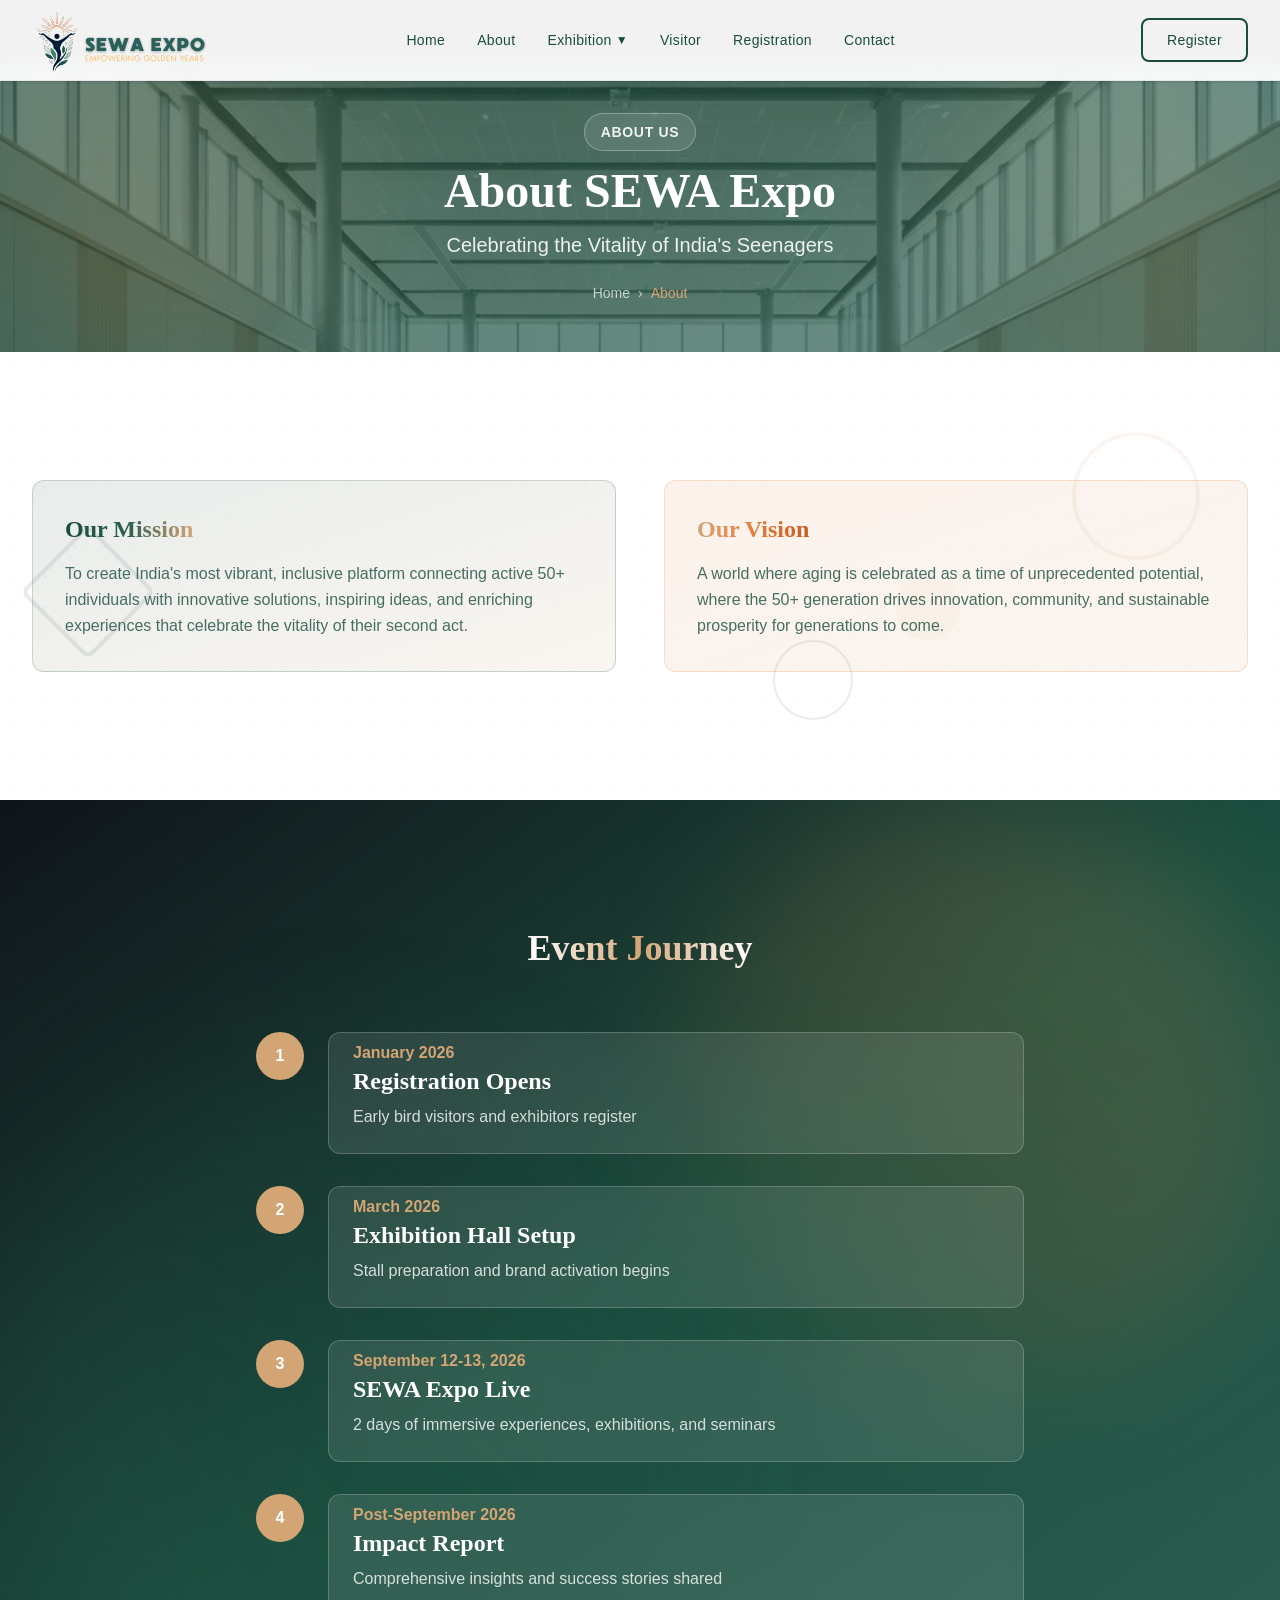
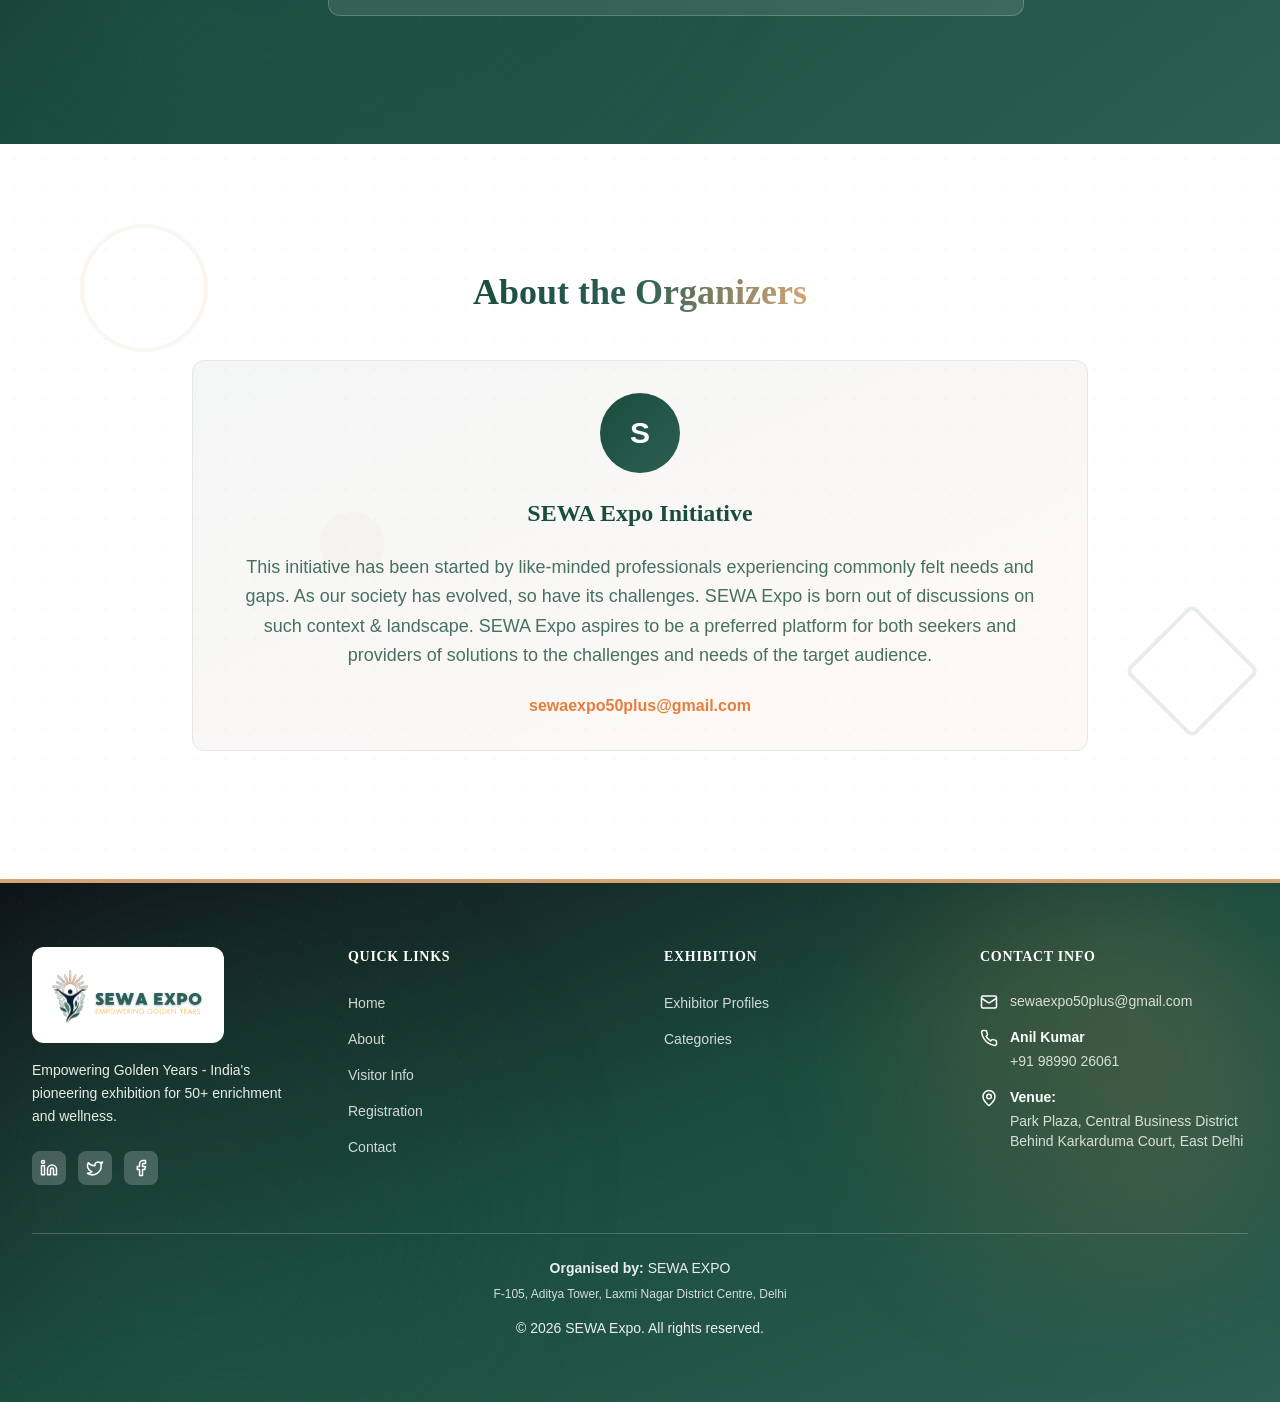
==== commit 62c0bb07: "Update Post-June to Post-September on about page" ====
--- a/about/index.html
+++ b/about/index.html
@@ -1,3 +1,3 @@
 <!DOCTYPE html><html lang="en">
-<head><meta charSet="utf-8"/><meta name="viewport" content="width=device-width, initial-scale=1"/><link rel="preload" as="image" href="../sewa-logo.svg"/><link rel="preload" href="../conference-venue-modern-architecture.jpg" as="image"/><link rel="stylesheet" href="../_next/static/chunks/6bd901fb0cea67fe.css" data-precedence="next"/><link rel="preload" as="script" fetchPriority="low" href="../_next/static/chunks/1eadd8d9ec26edf9.js"/><script src="../_next/static/chunks/a8a3b8d5bae83c3e.js" async=""></script><script src="../_next/static/chunks/911a6bc735af97f3.js" async=""></script><script src="../_next/static/chunks/turbopack-348ac5a662b51256.js" async=""></script><script src="../_next/static/chunks/3f626e3531cd0d9e.js" async=""></script><script src="../_next/static/chunks/aa2a7793dfecc554.js" async=""></script><script src="../_next/static/chunks/91b4f0f28f9e2af5.js" async=""></script><title>SEWA Expo 2026 - 50+ Wellness Exhibition</title><meta name="description" content="India&#x27;s Pioneering Exhibition for 50+ Enrichment &amp; Wellness. Empowering Golden Years."/><meta name="generator" content="Dhiren Soni | Web Developer"/><link rel="shortcut icon" href="../sewa-logo.svg"/><link rel="icon" href="../sewa-logo.svg"/><link rel="apple-touch-icon" href="../sewa-logo.svg"/><script src="../_next/static/chunks/a6dad97d9634a72d.js" noModule=""></script></head><body style="--font-sans:&#x27;Poppins&#x27;, Arial, sans-serif;--font-serif:&#x27;Merriweather&#x27;, Georgia, serif" class="antialiased bg-slate-950 text-slate-100"><div hidden=""><!--$--><!--/$--></div><main><header class="fixed top-0 left-0 right-0 z-50"><nav class="bg-white/95 backdrop-blur-md border-b border-gray-200 shadow-sm"><div class="max-w-7xl mx-auto px-4 md:px-8 py-4 flex items-center justify-between"><a class="flex items-center group" href="../"><div class="relative w-32 h-12 overflow-visible"><img alt="SEWA Expo Logo" decoding="async" data-nimg="fill" class="object-contain object-left scale-150 origin-left" style="position:absolute;height:100%;width:100%;left:0;top:0;right:0;bottom:0;color:transparent" src="../sewa-logo.svg"/></div></a><div class="hidden md:flex items-center gap-8"><a class="text-sm font-sans tracking-wide transition-colors duration-300 relative group font-medium text-[#1A4D3E] hover:text-[#D4A574]" href="../">Home<span class="absolute bottom-0 left-0 h-0.5 bg-[#D4A574] transition-all duration-300 w-0 group-hover:w-full"></span></a><a class="text-sm font-sans tracking-wide transition-colors duration-300 relative group font-medium text-[#1A4D3E] hover:text-[#D4A574]" href="./">About<span class="absolute bottom-0 left-0 h-0.5 bg-[#D4A574] transition-all duration-300 w-0 group-hover:w-full"></span></a><div class="relative group"><button class="text-sm font-sans tracking-wide transition-colors flex items-center gap-1 font-medium cursor-pointer text-[#1A4D3E] hover:text-[#D4A574]">Exhibition<span class="text-xs">▼</span></button><div class="absolute left-0 mt-0 w-56 bg-white border border-gray-200 rounded-lg shadow-xl opacity-0 invisible group-hover:opacity-100 group-hover:visible transition-all duration-200 py-2"><a class="block px-4 py-3 text-sm hover:bg-[#1A4D3E]/5 hover:text-[#D4A574] transition-colors text-[#1A4D3E]" href="../exhibition/exhibitor-profile/">Exhibitor Profile</a></div></div><a class="text-sm font-sans tracking-wide transition-colors duration-300 relative group font-medium text-[#1A4D3E] hover:text-[#D4A574]" href="../visitor/">Visitor<span class="absolute bottom-0 left-0 h-0.5 bg-[#D4A574] transition-all duration-300 w-0 group-hover:w-full"></span></a><a class="text-sm font-sans tracking-wide transition-colors duration-300 relative group font-medium text-[#1A4D3E] hover:text-[#D4A574]" href="../registration/">Registration<span class="absolute bottom-0 left-0 h-0.5 bg-[#D4A574] transition-all duration-300 w-0 group-hover:w-full"></span></a><a class="text-sm font-sans tracking-wide transition-colors duration-300 relative group font-medium text-[#1A4D3E] hover:text-[#D4A574]" href="../contact/">Contact<span class="absolute bottom-0 left-0 h-0.5 bg-[#D4A574] transition-all duration-300 w-0 group-hover:w-full"></span></a></div><div class="hidden md:flex gap-3"><a href="../registration/"><button class="border-2 border-[#1A4D3E] text-[#1A4D3E] px-6 py-2.5 rounded-lg text-sm font-sans font-medium tracking-wide hover:bg-[#1A4D3E] hover:text-white transition-colors duration-300 cursor-pointer">Register</button></a></div><button class="md:hidden text-[#1A4D3E]"><svg xmlns="http://www.w3.org/2000/svg" width="24" height="24" viewBox="0 0 24 24" fill="none" stroke="currentColor" stroke-width="2" stroke-linecap="round" stroke-linejoin="round" class="lucide lucide-menu w-6 h-6"><line x1="4" x2="20" y1="12" y2="12"></line><line x1="4" x2="20" y1="6" y2="6"></line><line x1="4" x2="20" y1="18" y2="18"></line></svg></button></div></nav></header><div class="h-64 md:h-72 mt-16 bg-gradient-to-r from-[#1A4D3E] to-[#2C5F52] flex items-center justify-center relative overflow-hidden"><div class="absolute inset-0"><img src="../conference-venue-modern-architecture.jpg" alt="Venue" class="w-full h-full object-cover opacity-30"/></div><div class="absolute top-0 right-0 w-96 h-96 bg-gradient-to-bl from-[#D4A574]/20 to-transparent rounded-full blur-3xl"></div><div class="absolute bottom-0 left-0 w-96 h-96 bg-gradient-to-tr from-[#E67E3B]/20 to-transparent rounded-full blur-3xl"></div><div class="relative z-10 text-center text-white px-4 max-w-4xl mx-auto"><div class="inline-block mb-4"><div class="bg-white/10 border border-white/30 rounded-full px-4 py-2 backdrop-blur-sm"><p class="text-white/90 text-sm font-sans tracking-wider uppercase font-semibold">About Us</p></div></div><h1 class="text-4xl md:text-5xl font-bold mb-4">About SEWA Expo</h1><p class="text-lg md:text-xl text-white/90 mb-6">Celebrating the Vitality of India&#x27;s Seenagers</p><div class="flex items-center justify-center gap-2 text-sm text-white/70"><span>Home</span><span>›</span><span class="text-[#D4A574]">About</span></div></div></div><div class="section-padding bg-white relative overflow-hidden"><div class="absolute inset-0 opacity-[0.03]"><div class="absolute inset-0" style="background-image:radial-gradient(circle, #1A4D3E 1px, transparent 1px);background-size:30px 30px"></div></div><div class="absolute top-20 right-20 w-32 h-32 border-4 border-[#D4A574]/10 rounded-full"></div><div class="absolute bottom-40 left-10 w-24 h-24 border-4 border-[#1A4D3E]/10 rounded-lg rotate-45"></div><div class="absolute top-1/2 right-1/4 w-16 h-16 bg-[#D4A574]/5 rounded-full"></div><div class="absolute bottom-20 right-1/3 w-20 h-20 border-2 border-[#1A4D3E]/10 rounded-full"></div><div class="container-max relative z-10"><div class="grid md:grid-cols-2 gap-12"><div class="p-8 bg-gradient-to-br from-[#1A4D3E]/10 to-[#D4A574]/10 rounded-xl border border-[#1A4D3E]/20 hover:shadow-xl transition-shadow duration-300"><h2 class="text-2xl font-bold mb-4"><span class="bg-gradient-to-r from-[#1A4D3E] via-[#2C5F52] to-[#D4A574] bg-clip-text text-transparent">Our Mission</span></h2><p class="text-[#1A4D3E]/80 leading-relaxed">To create India&#x27;s most vibrant, inclusive platform connecting active 50+ individuals with innovative solutions, inspiring ideas, and enriching experiences that celebrate the vitality of their second act.</p></div><div class="p-8 bg-gradient-to-br from-[#E67E3B]/10 to-[#D4A574]/10 rounded-xl border border-[#E67E3B]/20 hover:shadow-xl transition-shadow duration-300"><h2 class="text-2xl font-bold mb-4"><span class="bg-gradient-to-r from-[#D4A574] via-[#E67E3B] to-[#C65D21] bg-clip-text text-transparent">Our Vision</span></h2><p class="text-[#1A4D3E]/80 leading-relaxed">A world where aging is celebrated as a time of unprecedented potential, where the 50+ generation drives innovation, community, and sustainable prosperity for generations to come.</p></div></div></div></div><div class="section-padding bg-gradient-to-br from-[#0F1419] via-[#1A4D3E] to-[#2C5F52] relative overflow-hidden"><div class="absolute top-0 right-0 w-[600px] h-[600px] bg-gradient-to-bl from-[#D4A574]/20 via-[#E67E3B]/15 to-transparent rounded-full blur-3xl animate-pulse"></div><div class="absolute bottom-0 left-0 w-[700px] h-[700px] bg-gradient-to-tr from-[#2C5F52]/30 via-[#1A4D3E]/20 to-transparent rounded-full blur-3xl animate-pulse" style="animation-delay:1.5s"></div><div class="absolute inset-0 opacity-[0.03]"><div class="absolute inset-0" style="background-image:radial-gradient(circle, #D4A574 1.5px, transparent 1.5px);background-size:40px 40px"></div></div><div class="container-max relative z-10"><h2 class="text-4xl font-bold text-center mb-16"><span class="bg-gradient-to-r from-white via-[#D4A574] to-white bg-clip-text text-transparent">Event Journey</span></h2><div class="space-y-8 max-w-3xl mx-auto"><div class="flex gap-6 items-start group"><div class="flex-shrink-0"><div class="w-12 h-12 rounded-full bg-[#D4A574] text-white flex items-center justify-center font-bold group-hover:scale-110 transition-transform duration-300">1</div></div><div class="pt-2 bg-white/10 backdrop-blur-sm rounded-xl p-6 flex-1 border border-white/20 hover:bg-white/20 transition-all duration-300"><p class="text-[#D4A574] font-semibold">January 2026</p><h3 class="text-2xl font-bold text-white mb-2">Registration Opens</h3><p class="text-white/80">Early bird visitors and exhibitors register</p></div></div><div class="flex gap-6 items-start group"><div class="flex-shrink-0"><div class="w-12 h-12 rounded-full bg-[#D4A574] text-white flex items-center justify-center font-bold group-hover:scale-110 transition-transform duration-300">2</div></div><div class="pt-2 bg-white/10 backdrop-blur-sm rounded-xl p-6 flex-1 border border-white/20 hover:bg-white/20 transition-all duration-300"><p class="text-[#D4A574] font-semibold">March 2026</p><h3 class="text-2xl font-bold text-white mb-2">Exhibition Hall Setup</h3><p class="text-white/80">Stall preparation and brand activation begins</p></div></div><div class="flex gap-6 items-start group"><div class="flex-shrink-0"><div class="w-12 h-12 rounded-full bg-[#D4A574] text-white flex items-center justify-center font-bold group-hover:scale-110 transition-transform duration-300">3</div></div><div class="pt-2 bg-white/10 backdrop-blur-sm rounded-xl p-6 flex-1 border border-white/20 hover:bg-white/20 transition-all duration-300"><p class="text-[#D4A574] font-semibold">September 12-13, 2026</p><h3 class="text-2xl font-bold text-white mb-2">SEWA Expo Live</h3><p class="text-white/80">2 days of immersive experiences, exhibitions, and seminars</p></div></div><div class="flex gap-6 items-start group"><div class="flex-shrink-0"><div class="w-12 h-12 rounded-full bg-[#D4A574] text-white flex items-center justify-center font-bold group-hover:scale-110 transition-transform duration-300">4</div></div><div class="pt-2 bg-white/10 backdrop-blur-sm rounded-xl p-6 flex-1 border border-white/20 hover:bg-white/20 transition-all duration-300"><p class="text-[#D4A574] font-semibold">Post-June 2026</p><h3 class="text-2xl font-bold text-white mb-2">Impact Report</h3><p class="text-white/80">Comprehensive insights and success stories shared</p></div></div></div></div></div><div class="section-padding bg-white relative overflow-hidden"><div class="absolute inset-0 opacity-[0.03]"><div class="absolute inset-0" style="background-image:radial-gradient(circle, #1A4D3E 1px, transparent 1px);background-size:30px 30px"></div></div><div class="absolute top-20 left-20 w-32 h-32 border-4 border-[#D4A574]/10 rounded-full"></div><div class="absolute bottom-40 right-10 w-24 h-24 border-4 border-[#1A4D3E]/10 rounded-lg rotate-45"></div><div class="absolute top-1/2 left-1/4 w-16 h-16 bg-[#D4A574]/5 rounded-full"></div><div class="container-max text-center relative z-10"><h2 class="text-4xl font-bold mb-12"><span class="bg-gradient-to-r from-[#1A4D3E] via-[#2C5F52] to-[#D4A574] bg-clip-text text-transparent">About the Organizers</span></h2><div class="max-w-4xl mx-auto p-8 bg-gradient-to-br from-[#1A4D3E]/5 to-[#E67E3B]/5 rounded-xl border border-gray-200 hover:shadow-2xl transition-all duration-300 hover:-translate-y-1"><div class="w-20 h-20 rounded-full bg-gradient-to-br from-[#1A4D3E] to-[#2C5F52] text-white flex items-center justify-center text-3xl font-bold mx-auto mb-6">S</div><h3 class="text-2xl font-bold text-[#1A4D3E] mb-6">SEWA Expo Initiative</h3><p class="text-[#1A4D3E]/80 mb-6 leading-relaxed text-lg">This initiative has been started by like-minded professionals experiencing commonly felt needs and gaps. As our society has evolved, so have its challenges. SEWA Expo is born out of discussions on such context &amp; landscape. SEWA Expo aspires to be a preferred platform for both seekers and providers of solutions to the challenges and needs of the target audience.</p><p class="text-[#E67E3B] font-semibold">sewaexpo50plus@gmail.com</p></div></div></div><footer class="bg-gradient-to-br from-[#0F1419] via-[#1A4D3E] to-[#2C5F52] text-white border-t-4 border-[#D4A574] relative overflow-hidden"><div class="absolute top-0 right-0 w-[400px] h-[400px] bg-gradient-to-bl from-[#D4A574]/20 via-[#E67E3B]/15 to-transparent rounded-full blur-3xl"></div><div class="absolute bottom-0 left-0 w-[500px] h-[500px] bg-gradient-to-tr from-[#2C5F52]/30 via-[#1A4D3E]/20 to-transparent rounded-full blur-3xl"></div><div class="absolute inset-0 opacity-[0.03]"><div class="absolute inset-0" style="background-image:radial-gradient(circle, #D4A574 1.5px, transparent 1.5px);background-size:40px 40px"></div></div><div class="max-w-7xl mx-auto px-4 md:px-8 py-16 relative z-10"><div class="grid md:grid-cols-4 gap-12 mb-12"><div><div class="mb-4"><div class="bg-white rounded-xl p-4 inline-flex items-center justify-center w-48"><div class="relative w-40 h-16"><img alt="SEWA Expo Logo" decoding="async" data-nimg="fill" class="object-contain" style="position:absolute;height:100%;width:100%;left:0;top:0;right:0;bottom:0;color:transparent" src="../sewa-logo.svg"/></div></div></div><p class="text-white/90 text-sm leading-relaxed mb-6">Empowering Golden Years - India&#x27;s pioneering exhibition for 50+ enrichment and wellness.</p><div class="flex gap-3"><a href="#" class="bg-white/20 hover:bg-[#1A4D3E] text-white p-2 rounded-lg transition-all duration-300 cursor-pointer"><svg xmlns="http://www.w3.org/2000/svg" width="18" height="18" viewBox="0 0 24 24" fill="none" stroke="currentColor" stroke-width="2" stroke-linecap="round" stroke-linejoin="round" class="lucide lucide-linkedin"><path d="M16 8a6 6 0 0 1 6 6v7h-4v-7a2 2 0 0 0-2-2 2 2 0 0 0-2 2v7h-4v-7a6 6 0 0 1 6-6z"></path><rect width="4" height="12" x="2" y="9"></rect><circle cx="4" cy="4" r="2"></circle></svg></a><a href="#" class="bg-white/20 hover:bg-[#1A4D3E] text-white p-2 rounded-lg transition-all duration-300 cursor-pointer"><svg xmlns="http://www.w3.org/2000/svg" width="18" height="18" viewBox="0 0 24 24" fill="none" stroke="currentColor" stroke-width="2" stroke-linecap="round" stroke-linejoin="round" class="lucide lucide-twitter"><path d="M22 4s-.7 2.1-2 3.4c1.6 10-9.4 17.3-18 11.6 2.2.1 4.4-.6 6-2C3 15.5.5 9.6 3 5c2.2 2.6 5.6 4.1 9 4-.9-4.2 4-6.6 7-3.8 1.1 0 3-1.2 3-1.2z"></path></svg></a><a href="#" class="bg-white/20 hover:bg-[#1A4D3E] text-white p-2 rounded-lg transition-all duration-300 cursor-pointer"><svg xmlns="http://www.w3.org/2000/svg" width="18" height="18" viewBox="0 0 24 24" fill="none" stroke="currentColor" stroke-width="2" stroke-linecap="round" stroke-linejoin="round" class="lucide lucide-facebook"><path d="M18 2h-3a5 5 0 0 0-5 5v3H7v4h3v8h4v-8h3l1-4h-4V7a1 1 0 0 1 1-1h3z"></path></svg></a></div></div><div><h4 class="text-sm font-sans uppercase tracking-wider font-semibold text-white mb-6">Quick Links</h4><ul class="space-y-3"><li><a class="text-white/80 text-sm hover:text-white hover:translate-x-1 inline-block transition-all duration-300" href="../">Home</a></li><li><a class="text-white/80 text-sm hover:text-white hover:translate-x-1 inline-block transition-all duration-300" href="./">About</a></li><li><a class="text-white/80 text-sm hover:text-white hover:translate-x-1 inline-block transition-all duration-300" href="../visitor/">Visitor Info</a></li><li><a class="text-white/80 text-sm hover:text-white hover:translate-x-1 inline-block transition-all duration-300" href="/registration">Registration</a></li><li><a class="text-white/80 text-sm hover:text-white hover:translate-x-1 inline-block transition-all duration-300" href="../contact/">Contact</a></li></ul></div><div><h4 class="text-sm font-sans uppercase tracking-wider font-semibold text-white mb-6">Exhibition</h4><ul class="space-y-3"><li><a class="text-white/80 text-sm hover:text-white hover:translate-x-1 inline-block transition-all duration-300" href="/exhibition/exhibitor-profile">Exhibitor Profiles</a></li><li><a class="text-white/80 text-sm hover:text-white hover:translate-x-1 inline-block transition-all duration-300" href="/#exhibition-categories">Categories</a></li></ul></div><div><h4 class="text-sm font-sans uppercase tracking-wider font-semibold text-white mb-6">Contact Info</h4><div class="space-y-4"><a href="mailto:sewaexpo50plus@gmail.com" class="flex items-start gap-3 group cursor-pointer"><svg xmlns="http://www.w3.org/2000/svg" width="18" height="18" viewBox="0 0 24 24" fill="none" stroke="currentColor" stroke-width="2" stroke-linecap="round" stroke-linejoin="round" class="lucide lucide-mail text-white flex-shrink-0 mt-0.5 group-hover:scale-110 transition-transform"><rect width="20" height="16" x="2" y="4" rx="2"></rect><path d="m22 7-8.97 5.7a1.94 1.94 0 0 1-2.06 0L2 7"></path></svg><div class="text-sm"><p class="text-white/80 group-hover:text-white transition-colors">sewaexpo50plus@gmail.com</p></div></a><a href="tel:+919899026061" class="flex items-start gap-3 group cursor-pointer"><svg xmlns="http://www.w3.org/2000/svg" width="18" height="18" viewBox="0 0 24 24" fill="none" stroke="currentColor" stroke-width="2" stroke-linecap="round" stroke-linejoin="round" class="lucide lucide-phone text-white flex-shrink-0 mt-0.5 group-hover:scale-110 transition-transform"><path d="M22 16.92v3a2 2 0 0 1-2.18 2 19.79 19.79 0 0 1-8.63-3.07 19.5 19.5 0 0 1-6-6 19.79 19.79 0 0 1-3.07-8.67A2 2 0 0 1 4.11 2h3a2 2 0 0 1 2 1.72 12.84 12.84 0 0 0 .7 2.81 2 2 0 0 1-.45 2.11L8.09 9.91a16 16 0 0 0 6 6l1.27-1.27a2 2 0 0 1 2.11-.45 12.84 12.84 0 0 0 2.81.7A2 2 0 0 1 22 16.92z"></path></svg><div class="text-sm"><p class="font-semibold text-white mb-1">Anil Kumar</p><p class="text-white/80 group-hover:text-white transition-colors">+91 98990 26061</p></div></a><div class="flex items-start gap-3"><svg xmlns="http://www.w3.org/2000/svg" width="18" height="18" viewBox="0 0 24 24" fill="none" stroke="currentColor" stroke-width="2" stroke-linecap="round" stroke-linejoin="round" class="lucide lucide-map-pin text-white flex-shrink-0 mt-0.5"><path d="M20 10c0 4.993-5.539 10.193-7.399 11.799a1 1 0 0 1-1.202 0C9.539 20.193 4 14.993 4 10a8 8 0 0 1 16 0"></path><circle cx="12" cy="10" r="3"></circle></svg><div class="text-sm text-white/80"><p class="font-semibold text-white mb-1">Venue:</p><p>Park Plaza, Central Business District</p><p>Behind Karkarduma Court, East Delhi</p></div></div></div></div></div><div class="border-t border-white/20 pt-6"><div class="text-center mb-4"><p class="text-white/90 text-sm mb-2"><span class="font-semibold">Organised by:</span> SEWA EXPO</p><p class="text-white/80 text-xs">F-105, Aditya Tower, Laxmi Nagar District Centre, Delhi</p></div><p class="text-white/90 text-sm text-center">© 2026 SEWA Expo. All rights reserved.</p></div></div></footer></main><!--$--><!--/$--><script src="../_next/static/chunks/1eadd8d9ec26edf9.js" id="_R_" async=""></script><script>(self.__next_f=self.__next_f||[]).push([0])</script><script>self.__next_f.push([1,"1:\"$Sreact.fragment\"\n2:I[66770,[\"/_next/static/chunks/3f626e3531cd0d9e.js\",\"/_next/static/chunks/aa2a7793dfecc554.js\"],\"default\"]\n3:I[75472,[\"/_next/static/chunks/3f626e3531cd0d9e.js\",\"/_next/static/chunks/aa2a7793dfecc554.js\"],\"default\"]\n4:I[4884,[\"/_next/static/chunks/3f626e3531cd0d9e.js\",\"/_next/static/chunks/91b4f0f28f9e2af5.js\"],\"Header\"]\ne:I[3658,[\"/_next/static/chunks/3f626e3531cd0d9e.js\",\"/_next/static/chunks/aa2a7793dfecc554.js\"],\"default\"]\n:HL[\"/_next/static/chunks/6bd901fb0cea67fe.css\",\"style\"]\n:HL[\"/conference-venue-modern-architecture.jpg\",\"image\"]\n"])</script><script>self.__next_f.push([1,"0:{\"P\":null,\"b\":\"29_v-kS6-EAjanG41UFMt\",\"c\":[\"\",\"about\",\"\"],\"q\":\"\",\"i\":false,\"f\":[[[\"\",{\"children\":[\"about\",{\"children\":[\"__PAGE__\",{}]}]},\"$undefined\",\"$undefined\",true],[[\"$\",\"$1\",\"c\",{\"children\":[[[\"$\",\"link\",\"0\",{\"rel\":\"stylesheet\",\"href\":\"/_next/static/chunks/6bd901fb0cea67fe.css\",\"precedence\":\"next\",\"crossOrigin\":\"$undefined\",\"nonce\":\"$undefined\"}]],[\"$\",\"html\",null,{\"lang\":\"en\",\"suppressHydrationWarning\":true,\"children\":[\"$\",\"body\",null,{\"style\":{\"--font-sans\":\"'Poppins', Arial, sans-serif\",\"--font-serif\":\"'Merriweather', Georgia, serif\"},\"className\":\"antialiased bg-slate-950 text-slate-100\",\"children\":[\"$\",\"$L2\",null,{\"parallelRouterKey\":\"children\",\"error\":\"$undefined\",\"errorStyles\":\"$undefined\",\"errorScripts\":\"$undefined\",\"template\":[\"$\",\"$L3\",null,{}],\"templateStyles\":\"$undefined\",\"templateScripts\":\"$undefined\",\"notFound\":[[[\"$\",\"title\",null,{\"children\":\"404: This page could not be found.\"}],[\"$\",\"div\",null,{\"style\":{\"fontFamily\":\"system-ui,\\\"Segoe UI\\\",Roboto,Helvetica,Arial,sans-serif,\\\"Apple Color Emoji\\\",\\\"Segoe UI Emoji\\\"\",\"height\":\"100vh\",\"textAlign\":\"center\",\"display\":\"flex\",\"flexDirection\":\"column\",\"alignItems\":\"center\",\"justifyContent\":\"center\"},\"children\":[\"$\",\"div\",null,{\"children\":[[\"$\",\"style\",null,{\"dangerouslySetInnerHTML\":{\"__html\":\"body{color:#000;background:#fff;margin:0}.next-error-h1{border-right:1px solid rgba(0,0,0,.3)}@media (prefers-color-scheme:dark){body{color:#fff;background:#000}.next-error-h1{border-right:1px solid rgba(255,255,255,.3)}}\"}}],[\"$\",\"h1\",null,{\"className\":\"next-error-h1\",\"style\":{\"display\":\"inline-block\",\"margin\":\"0 20px 0 0\",\"padding\":\"0 23px 0 0\",\"fontSize\":24,\"fontWeight\":500,\"verticalAlign\":\"top\",\"lineHeight\":\"49px\"},\"children\":404}],[\"$\",\"div\",null,{\"style\":{\"display\":\"inline-block\"},\"children\":[\"$\",\"h2\",null,{\"style\":{\"fontSize\":14,\"fontWeight\":400,\"lineHeight\":\"49px\",\"margin\":0},\"children\":\"This page could not be found.\"}]}]]}]}]],[]],\"forbidden\":\"$undefined\",\"unauthorized\":\"$undefined\"}]}]}]]}],{\"children\":[[\"$\",\"$1\",\"c\",{\"children\":[null,[\"$\",\"$L2\",null,{\"parallelRouterKey\":\"children\",\"error\":\"$undefined\",\"errorStyles\":\"$undefined\",\"errorScripts\":\"$undefined\",\"template\":[\"$\",\"$L3\",null,{}],\"templateStyles\":\"$undefined\",\"templateScripts\":\"$undefined\",\"notFound\":\"$undefined\",\"forbidden\":\"$undefined\",\"unauthorized\":\"$undefined\"}]]}],{\"children\":[[\"$\",\"$1\",\"c\",{\"children\":[[\"$\",\"main\",null,{\"children\":[[\"$\",\"$L4\",null,{}],[\"$\",\"div\",null,{\"className\":\"h-64 md:h-72 mt-16 bg-gradient-to-r from-[#1A4D3E] to-[#2C5F52] flex items-center justify-center relative overflow-hidden\",\"children\":[[\"$\",\"div\",null,{\"className\":\"absolute inset-0\",\"children\":[\"$\",\"img\",null,{\"src\":\"/conference-venue-modern-architecture.jpg\",\"alt\":\"Venue\",\"className\":\"w-full h-full object-cover opacity-30\"}]}],[\"$\",\"div\",null,{\"className\":\"absolute top-0 right-0 w-96 h-96 bg-gradient-to-bl from-[#D4A574]/20 to-transparent rounded-full blur-3xl\"}],[\"$\",\"div\",null,{\"className\":\"absolute bottom-0 left-0 w-96 h-96 bg-gradient-to-tr from-[#E67E3B]/20 to-transparent rounded-full blur-3xl\"}],[\"$\",\"div\",null,{\"className\":\"relative z-10 text-center text-white px-4 max-w-4xl mx-auto\",\"children\":[[\"$\",\"div\",null,{\"className\":\"inline-block mb-4\",\"children\":[\"$\",\"div\",null,{\"className\":\"bg-white/10 border border-white/30 rounded-full px-4 py-2 backdrop-blur-sm\",\"children\":[\"$\",\"p\",null,{\"className\":\"text-white/90 text-sm font-sans tracking-wider uppercase font-semibold\",\"children\":\"About Us\"}]}]}],[\"$\",\"h1\",null,{\"className\":\"text-4xl md:text-5xl font-bold mb-4\",\"children\":\"About SEWA Expo\"}],[\"$\",\"p\",null,{\"className\":\"text-lg md:text-xl text-white/90 mb-6\",\"children\":\"Celebrating the Vitality of India's Seenagers\"}],[\"$\",\"div\",null,{\"className\":\"flex items-center justify-center gap-2 text-sm text-white/70\",\"children\":[[\"$\",\"span\",null,{\"children\":\"Home\"}],[\"$\",\"span\",null,{\"children\":\"›\"}],[\"$\",\"span\",null,{\"className\":\"text-[#D4A574]\",\"children\":\"About\"}]]}]]}]]}],[\"$\",\"div\",null,{\"className\":\"section-padding bg-white relative overflow-hidden\",\"children\":[[\"$\",\"div\",null,{\"className\":\"absolute inset-0 opacity-[0.03]\",\"children\":[\"$\",\"div\",null,{\"className\":\"absolute inset-0\",\"style\":{\"backgroundImage\":\"radial-gradient(circle, #1A4D3E 1px, transparent 1px)\",\"backgroundSize\":\"30px 30px\"}}]}],[\"$\",\"div\",null,{\"className\":\"absolute top-20 right-20 w-32 h-32 border-4 border-[#D4A574]/10 rounded-full\"}],[\"$\",\"div\",null,{\"className\":\"absolute bottom-40 left-10 w-24 h-24 border-4 border-[#1A4D3E]/10 rounded-lg rotate-45\"}],[\"$\",\"div\",null,{\"className\":\"absolute top-1/2 right-1/4 w-16 h-16 bg-[#D4A574]/5 rounded-full\"}],\"$L5\",\"$L6\"]}],\"$L7\",\"$L8\",\"$L9\"]}],[\"$La\",\"$Lb\"],\"$Lc\"]}],{},null,false,false]},null,false,false]},null,false,false],\"$Ld\",false]],\"m\":\"$undefined\",\"G\":[\"$e\",[]],\"S\":true}\n"])</script><script>self.__next_f.push([1,"12:I[55579,[\"/_next/static/chunks/3f626e3531cd0d9e.js\",\"/_next/static/chunks/91b4f0f28f9e2af5.js\"],\"Image\"]\n13:I[56512,[\"/_next/static/chunks/3f626e3531cd0d9e.js\",\"/_next/static/chunks/91b4f0f28f9e2af5.js\"],\"\"]\n18:I[97643,[\"/_next/static/chunks/3f626e3531cd0d9e.js\",\"/_next/static/chunks/aa2a7793dfecc554.js\"],\"OutletBoundary\"]\n19:\"$Sreact.suspense\"\n1b:I[97643,[\"/_next/static/chunks/3f626e3531cd0d9e.js\",\"/_next/static/chunks/aa2a7793dfecc554.js\"],\"ViewportBoundary\"]\n1d:I[97643,[\"/_next/static/chunks/3f626e3531cd0d9e.js\",\"/_next/static/chunks/aa2a7793dfecc554.js\"],\"MetadataBoundary\"]\n5:[\"$\",\"div\",null,{\"className\":\"absolute bottom-20 right-1/3 w-20 h-20 border-2 border-[#1A4D3E]/10 rounded-full\"}]\n"])</script><script>self.__next_f.push([1,"6:[\"$\",\"div\",null,{\"className\":\"container-max relative z-10\",\"children\":[\"$\",\"div\",null,{\"className\":\"grid md:grid-cols-2 gap-12\",\"children\":[[\"$\",\"div\",null,{\"className\":\"p-8 bg-gradient-to-br from-[#1A4D3E]/10 to-[#D4A574]/10 rounded-xl border border-[#1A4D3E]/20 hover:shadow-xl transition-shadow duration-300\",\"children\":[[\"$\",\"h2\",null,{\"className\":\"text-2xl font-bold mb-4\",\"children\":[\"$\",\"span\",null,{\"className\":\"bg-gradient-to-r from-[#1A4D3E] via-[#2C5F52] to-[#D4A574] bg-clip-text text-transparent\",\"children\":\"Our Mission\"}]}],[\"$\",\"p\",null,{\"className\":\"text-[#1A4D3E]/80 leading-relaxed\",\"children\":\"To create India's most vibrant, inclusive platform connecting active 50+ individuals with innovative solutions, inspiring ideas, and enriching experiences that celebrate the vitality of their second act.\"}]]}],[\"$\",\"div\",null,{\"className\":\"p-8 bg-gradient-to-br from-[#E67E3B]/10 to-[#D4A574]/10 rounded-xl border border-[#E67E3B]/20 hover:shadow-xl transition-shadow duration-300\",\"children\":[[\"$\",\"h2\",null,{\"className\":\"text-2xl font-bold mb-4\",\"children\":[\"$\",\"span\",null,{\"className\":\"bg-gradient-to-r from-[#D4A574] via-[#E67E3B] to-[#C65D21] bg-clip-text text-transparent\",\"children\":\"Our Vision\"}]}],[\"$\",\"p\",null,{\"className\":\"text-[#1A4D3E]/80 leading-relaxed\",\"children\":\"A world where aging is celebrated as a time of unprecedented potential, where the 50+ generation drives innovation, community, and sustainable prosperity for generations to come.\"}]]}]]}]}]\n"])</script><script>self.__next_f.push([1,"7:[\"$\",\"div\",null,{\"className\":\"section-padding bg-gradient-to-br from-[#0F1419] via-[#1A4D3E] to-[#2C5F52] relative overflow-hidden\",\"children\":[[\"$\",\"div\",null,{\"className\":\"absolute top-0 right-0 w-[600px] h-[600px] bg-gradient-to-bl from-[#D4A574]/20 via-[#E67E3B]/15 to-transparent rounded-full blur-3xl animate-pulse\"}],[\"$\",\"div\",null,{\"className\":\"absolute bottom-0 left-0 w-[700px] h-[700px] bg-gradient-to-tr from-[#2C5F52]/30 via-[#1A4D3E]/20 to-transparent rounded-full blur-3xl animate-pulse\",\"style\":{\"animationDelay\":\"1.5s\"}}],[\"$\",\"div\",null,{\"className\":\"absolute inset-0 opacity-[0.03]\",\"children\":[\"$\",\"div\",null,{\"className\":\"absolute inset-0\",\"style\":{\"backgroundImage\":\"radial-gradient(circle, #D4A574 1.5px, transparent 1.5px)\",\"backgroundSize\":\"40px 40px\"}}]}],[\"$\",\"div\",null,{\"className\":\"container-max relative z-10\",\"children\":[[\"$\",\"h2\",null,{\"className\":\"text-4xl font-bold text-center mb-16\",\"children\":[\"$\",\"span\",null,{\"className\":\"bg-gradient-to-r from-white via-[#D4A574] to-white bg-clip-text text-transparent\",\"children\":\"Event Journey\"}]}],[\"$\",\"div\",null,{\"className\":\"space-y-8 max-w-3xl mx-auto\",\"children\":[[\"$\",\"div\",\"0\",{\"className\":\"flex gap-6 items-start group\",\"children\":[[\"$\",\"div\",null,{\"className\":\"flex-shrink-0\",\"children\":[\"$\",\"div\",null,{\"className\":\"w-12 h-12 rounded-full bg-[#D4A574] text-white flex items-center justify-center font-bold group-hover:scale-110 transition-transform duration-300\",\"children\":1}]}],[\"$\",\"div\",null,{\"className\":\"pt-2 bg-white/10 backdrop-blur-sm rounded-xl p-6 flex-1 border border-white/20 hover:bg-white/20 transition-all duration-300\",\"children\":[[\"$\",\"p\",null,{\"className\":\"text-[#D4A574] font-semibold\",\"children\":\"January 2026\"}],[\"$\",\"h3\",null,{\"className\":\"text-2xl font-bold text-white mb-2\",\"children\":\"Registration Opens\"}],[\"$\",\"p\",null,{\"className\":\"text-white/80\",\"children\":\"Early bird visitors and exhibitors register\"}]]}]]}],[\"$\",\"div\",\"1\",{\"className\":\"flex gap-6 items-start group\",\"children\":[[\"$\",\"div\",null,{\"className\":\"flex-shrink-0\",\"children\":[\"$\",\"div\",null,{\"className\":\"w-12 h-12 rounded-full bg-[#D4A574] text-white flex items-center justify-center font-bold group-hover:scale-110 transition-transform duration-300\",\"children\":2}]}],[\"$\",\"div\",null,{\"className\":\"pt-2 bg-white/10 backdrop-blur-sm rounded-xl p-6 flex-1 border border-white/20 hover:bg-white/20 transition-all duration-300\",\"children\":[[\"$\",\"p\",null,{\"className\":\"text-[#D4A574] font-semibold\",\"children\":\"March 2026\"}],[\"$\",\"h3\",null,{\"className\":\"text-2xl font-bold text-white mb-2\",\"children\":\"Exhibition Hall Setup\"}],[\"$\",\"p\",null,{\"className\":\"text-white/80\",\"children\":\"Stall preparation and brand activation begins\"}]]}]]}],[\"$\",\"div\",\"2\",{\"className\":\"flex gap-6 items-start group\",\"children\":[[\"$\",\"div\",null,{\"className\":\"flex-shrink-0\",\"children\":[\"$\",\"div\",null,{\"className\":\"w-12 h-12 rounded-full bg-[#D4A574] text-white flex items-center justify-center font-bold group-hover:scale-110 transition-transform duration-300\",\"children\":3}]}],[\"$\",\"div\",null,{\"className\":\"pt-2 bg-white/10 backdrop-blur-sm rounded-xl p-6 flex-1 border border-white/20 hover:bg-white/20 transition-all duration-300\",\"children\":[[\"$\",\"p\",null,{\"className\":\"text-[#D4A574] font-semibold\",\"children\":\"September 12-13, 2026\"}],[\"$\",\"h3\",null,{\"className\":\"text-2xl font-bold text-white mb-2\",\"children\":\"SEWA Expo Live\"}],[\"$\",\"p\",null,{\"className\":\"text-white/80\",\"children\":\"2 days of immersive experiences, exhibitions, and seminars\"}]]}]]}],[\"$\",\"div\",\"3\",{\"className\":\"flex gap-6 items-start group\",\"children\":[[\"$\",\"div\",null,{\"className\":\"flex-shrink-0\",\"children\":[\"$\",\"div\",null,{\"className\":\"w-12 h-12 rounded-full bg-[#D4A574] text-white flex items-center justify-center font-bold group-hover:scale-110 transition-transform duration-300\",\"children\":4}]}],[\"$\",\"div\",null,{\"className\":\"pt-2 bg-white/10 backdrop-blur-sm rounded-xl p-6 flex-1 border border-white/20 hover:bg-white/20 transition-all duration-300\",\"children\":[\"$Lf\",\"$L10\",\"$L11\"]}]]}]]}]]}]]}]\n"])</script><script>self.__next_f.push([1,"8:[\"$\",\"div\",null,{\"className\":\"section-padding bg-white relative overflow-hidden\",\"children\":[[\"$\",\"div\",null,{\"className\":\"absolute inset-0 opacity-[0.03]\",\"children\":[\"$\",\"div\",null,{\"className\":\"absolute inset-0\",\"style\":{\"backgroundImage\":\"radial-gradient(circle, #1A4D3E 1px, transparent 1px)\",\"backgroundSize\":\"30px 30px\"}}]}],[\"$\",\"div\",null,{\"className\":\"absolute top-20 left-20 w-32 h-32 border-4 border-[#D4A574]/10 rounded-full\"}],[\"$\",\"div\",null,{\"className\":\"absolute bottom-40 right-10 w-24 h-24 border-4 border-[#1A4D3E]/10 rounded-lg rotate-45\"}],[\"$\",\"div\",null,{\"className\":\"absolute top-1/2 left-1/4 w-16 h-16 bg-[#D4A574]/5 rounded-full\"}],[\"$\",\"div\",null,{\"className\":\"container-max text-center relative z-10\",\"children\":[[\"$\",\"h2\",null,{\"className\":\"text-4xl font-bold mb-12\",\"children\":[\"$\",\"span\",null,{\"className\":\"bg-gradient-to-r from-[#1A4D3E] via-[#2C5F52] to-[#D4A574] bg-clip-text text-transparent\",\"children\":\"About the Organizers\"}]}],[\"$\",\"div\",null,{\"className\":\"max-w-4xl mx-auto p-8 bg-gradient-to-br from-[#1A4D3E]/5 to-[#E67E3B]/5 rounded-xl border border-gray-200 hover:shadow-2xl transition-all duration-300 hover:-translate-y-1\",\"children\":[[\"$\",\"div\",null,{\"className\":\"w-20 h-20 rounded-full bg-gradient-to-br from-[#1A4D3E] to-[#2C5F52] text-white flex items-center justify-center text-3xl font-bold mx-auto mb-6\",\"children\":\"S\"}],[\"$\",\"h3\",null,{\"className\":\"text-2xl font-bold text-[#1A4D3E] mb-6\",\"children\":\"SEWA Expo Initiative\"}],[\"$\",\"p\",null,{\"className\":\"text-[#1A4D3E]/80 mb-6 leading-relaxed text-lg\",\"children\":\"This initiative has been started by like-minded professionals experiencing commonly felt needs and gaps. As our society has evolved, so have its challenges. SEWA Expo is born out of discussions on such context \u0026 landscape. SEWA Expo aspires to be a preferred platform for both seekers and providers of solutions to the challenges and needs of the target audience.\"}],[\"$\",\"p\",null,{\"className\":\"text-[#E67E3B] font-semibold\",\"children\":\"sewaexpo50plus@gmail.com\"}]]}]]}]]}]\n"])</script><script>self.__next_f.push([1,"9:[\"$\",\"footer\",null,{\"className\":\"bg-gradient-to-br from-[#0F1419] via-[#1A4D3E] to-[#2C5F52] text-white border-t-4 border-[#D4A574] relative overflow-hidden\",\"children\":[[\"$\",\"div\",null,{\"className\":\"absolute top-0 right-0 w-[400px] h-[400px] bg-gradient-to-bl from-[#D4A574]/20 via-[#E67E3B]/15 to-transparent rounded-full blur-3xl\"}],[\"$\",\"div\",null,{\"className\":\"absolute bottom-0 left-0 w-[500px] h-[500px] bg-gradient-to-tr from-[#2C5F52]/30 via-[#1A4D3E]/20 to-transparent rounded-full blur-3xl\"}],[\"$\",\"div\",null,{\"className\":\"absolute inset-0 opacity-[0.03]\",\"children\":[\"$\",\"div\",null,{\"className\":\"absolute inset-0\",\"style\":{\"backgroundImage\":\"radial-gradient(circle, #D4A574 1.5px, transparent 1.5px)\",\"backgroundSize\":\"40px 40px\"}}]}],[\"$\",\"div\",null,{\"className\":\"max-w-7xl mx-auto px-4 md:px-8 py-16 relative z-10\",\"children\":[[\"$\",\"div\",null,{\"className\":\"grid md:grid-cols-4 gap-12 mb-12\",\"children\":[[\"$\",\"div\",null,{\"children\":[[\"$\",\"div\",null,{\"className\":\"mb-4\",\"children\":[\"$\",\"div\",null,{\"className\":\"bg-white rounded-xl p-4 inline-flex items-center justify-center w-48\",\"children\":[\"$\",\"div\",null,{\"className\":\"relative w-40 h-16\",\"children\":[\"$\",\"$L12\",null,{\"src\":\"/sewa-logo.svg\",\"alt\":\"SEWA Expo Logo\",\"fill\":true,\"className\":\"object-contain\",\"priority\":true}]}]}]}],[\"$\",\"p\",null,{\"className\":\"text-white/90 text-sm leading-relaxed mb-6\",\"children\":\"Empowering Golden Years - India's pioneering exhibition for 50+ enrichment and wellness.\"}],[\"$\",\"div\",null,{\"className\":\"flex gap-3\",\"children\":[[\"$\",\"a\",\"0\",{\"href\":\"#\",\"className\":\"bg-white/20 hover:bg-[#1A4D3E] text-white p-2 rounded-lg transition-all duration-300 cursor-pointer\",\"children\":[\"$\",\"svg\",null,{\"ref\":\"$undefined\",\"xmlns\":\"http://www.w3.org/2000/svg\",\"width\":18,\"height\":18,\"viewBox\":\"0 0 24 24\",\"fill\":\"none\",\"stroke\":\"currentColor\",\"strokeWidth\":2,\"strokeLinecap\":\"round\",\"strokeLinejoin\":\"round\",\"className\":\"lucide lucide-linkedin\",\"children\":[[\"$\",\"path\",\"c2jq9f\",{\"d\":\"M16 8a6 6 0 0 1 6 6v7h-4v-7a2 2 0 0 0-2-2 2 2 0 0 0-2 2v7h-4v-7a6 6 0 0 1 6-6z\"}],[\"$\",\"rect\",\"mk3on5\",{\"width\":\"4\",\"height\":\"12\",\"x\":\"2\",\"y\":\"9\"}],[\"$\",\"circle\",\"bt5ra8\",{\"cx\":\"4\",\"cy\":\"4\",\"r\":\"2\"}],\"$undefined\"]}]}],[\"$\",\"a\",\"1\",{\"href\":\"#\",\"className\":\"bg-white/20 hover:bg-[#1A4D3E] text-white p-2 rounded-lg transition-all duration-300 cursor-pointer\",\"children\":[\"$\",\"svg\",null,{\"ref\":\"$undefined\",\"xmlns\":\"http://www.w3.org/2000/svg\",\"width\":18,\"height\":18,\"viewBox\":\"0 0 24 24\",\"fill\":\"none\",\"stroke\":\"currentColor\",\"strokeWidth\":2,\"strokeLinecap\":\"round\",\"strokeLinejoin\":\"round\",\"className\":\"lucide lucide-twitter\",\"children\":[[\"$\",\"path\",\"pff0z6\",{\"d\":\"M22 4s-.7 2.1-2 3.4c1.6 10-9.4 17.3-18 11.6 2.2.1 4.4-.6 6-2C3 15.5.5 9.6 3 5c2.2 2.6 5.6 4.1 9 4-.9-4.2 4-6.6 7-3.8 1.1 0 3-1.2 3-1.2z\"}],\"$undefined\"]}]}],[\"$\",\"a\",\"2\",{\"href\":\"#\",\"className\":\"bg-white/20 hover:bg-[#1A4D3E] text-white p-2 rounded-lg transition-all duration-300 cursor-pointer\",\"children\":[\"$\",\"svg\",null,{\"ref\":\"$undefined\",\"xmlns\":\"http://www.w3.org/2000/svg\",\"width\":18,\"height\":18,\"viewBox\":\"0 0 24 24\",\"fill\":\"none\",\"stroke\":\"currentColor\",\"strokeWidth\":2,\"strokeLinecap\":\"round\",\"strokeLinejoin\":\"round\",\"className\":\"lucide lucide-facebook\",\"children\":[[\"$\",\"path\",\"1jg4f8\",{\"d\":\"M18 2h-3a5 5 0 0 0-5 5v3H7v4h3v8h4v-8h3l1-4h-4V7a1 1 0 0 1 1-1h3z\"}],\"$undefined\"]}]}]]}]]}],[\"$\",\"div\",null,{\"children\":[[\"$\",\"h4\",null,{\"className\":\"text-sm font-sans uppercase tracking-wider font-semibold text-white mb-6\",\"children\":\"Quick Links\"}],[\"$\",\"ul\",null,{\"className\":\"space-y-3\",\"children\":[[\"$\",\"li\",\"Home\",{\"children\":[\"$\",\"$L13\",null,{\"href\":\"/\",\"className\":\"text-white/80 text-sm hover:text-white hover:translate-x-1 inline-block transition-all duration-300\",\"children\":\"Home\"}]}],[\"$\",\"li\",\"About\",{\"children\":[\"$\",\"$L13\",null,{\"href\":\"/about\",\"className\":\"text-white/80 text-sm hover:text-white hover:translate-x-1 inline-block transition-all duration-300\",\"children\":\"About\"}]}],[\"$\",\"li\",\"Visitor Info\",{\"children\":[\"$\",\"$L13\",null,{\"href\":\"/visitor\",\"className\":\"text-white/80 text-sm hover:text-white hover:translate-x-1 inline-block transition-all duration-300\",\"children\":\"Visitor Info\"}]}],[\"$\",\"li\",\"Registration\",{\"children\":[\"$\",\"$L13\",null,{\"href\":\"/registration\",\"className\":\"text-white/80 text-sm hover:text-white hover:translate-x-1 inline-block transition-all duration-300\",\"children\":\"Registration\"}]}],\"$L14\"]}]]}],\"$L15\",\"$L16\"]}],\"$L17\"]}]]}]\n"])</script><script>self.__next_f.push([1,"a:[\"$\",\"script\",\"script-0\",{\"src\":\"/_next/static/chunks/3f626e3531cd0d9e.js\",\"async\":true,\"nonce\":\"$undefined\"}]\nb:[\"$\",\"script\",\"script-1\",{\"src\":\"/_next/static/chunks/91b4f0f28f9e2af5.js\",\"async\":true,\"nonce\":\"$undefined\"}]\nc:[\"$\",\"$L18\",null,{\"children\":[\"$\",\"$19\",null,{\"name\":\"Next.MetadataOutlet\",\"children\":\"$@1a\"}]}]\nd:[\"$\",\"$1\",\"h\",{\"children\":[null,[\"$\",\"$L1b\",null,{\"children\":\"$L1c\"}],[\"$\",\"div\",null,{\"hidden\":true,\"children\":[\"$\",\"$L1d\",null,{\"children\":[\"$\",\"$19\",null,{\"name\":\"Next.Metadata\",\"children\":\"$L1e\"}]}]}],null]}]\n"])</script><script>self.__next_f.push([1,"f:[\"$\",\"p\",null,{\"className\":\"text-[#D4A574] font-semibold\",\"children\":\"Post-June 2026\"}]\n10:[\"$\",\"h3\",null,{\"className\":\"text-2xl font-bold text-white mb-2\",\"children\":\"Impact Report\"}]\n11:[\"$\",\"p\",null,{\"className\":\"text-white/80\",\"children\":\"Comprehensive insights and success stories shared\"}]\n14:[\"$\",\"li\",\"Contact\",{\"children\":[\"$\",\"$L13\",null,{\"href\":\"/contact\",\"className\":\"text-white/80 text-sm hover:text-white hover:translate-x-1 inline-block transition-all duration-300\",\"children\":\"Contact\"}]}]\n15:[\"$\",\"div\",null,{\"children\":[[\"$\",\"h4\",null,{\"className\":\"text-sm font-sans uppercase tracking-wider font-semibold text-white mb-6\",\"children\":\"Exhibition\"}],[\"$\",\"ul\",null,{\"className\":\"space-y-3\",\"children\":[[\"$\",\"li\",\"Exhibitor Profiles\",{\"children\":[\"$\",\"$L13\",null,{\"href\":\"/exhibition/exhibitor-profile\",\"className\":\"text-white/80 text-sm hover:text-white hover:translate-x-1 inline-block transition-all duration-300\",\"children\":\"Exhibitor Profiles\"}]}],[\"$\",\"li\",\"Categories\",{\"children\":[\"$\",\"$L13\",null,{\"href\":\"/#exhibition-categories\",\"className\":\"text-white/80 text-sm hover:text-white hover:translate-x-1 inline-block transition-all duration-300\",\"children\":\"Categories\"}]}]]}]]}]\n"])</script><script>self.__next_f.push([1,"16:[\"$\",\"div\",null,{\"children\":[[\"$\",\"h4\",null,{\"className\":\"text-sm font-sans uppercase tracking-wider font-semibold text-white mb-6\",\"children\":\"Contact Info\"}],[\"$\",\"div\",null,{\"className\":\"space-y-4\",\"children\":[[\"$\",\"a\",null,{\"href\":\"mailto:sewaexpo50plus@gmail.com\",\"className\":\"flex items-start gap-3 group cursor-pointer\",\"children\":[[\"$\",\"svg\",null,{\"ref\":\"$undefined\",\"xmlns\":\"http://www.w3.org/2000/svg\",\"width\":18,\"height\":18,\"viewBox\":\"0 0 24 24\",\"fill\":\"none\",\"stroke\":\"currentColor\",\"strokeWidth\":2,\"strokeLinecap\":\"round\",\"strokeLinejoin\":\"round\",\"className\":\"lucide lucide-mail text-white flex-shrink-0 mt-0.5 group-hover:scale-110 transition-transform\",\"children\":[[\"$\",\"rect\",\"18n3k1\",{\"width\":\"20\",\"height\":\"16\",\"x\":\"2\",\"y\":\"4\",\"rx\":\"2\"}],[\"$\",\"path\",\"1ocrg3\",{\"d\":\"m22 7-8.97 5.7a1.94 1.94 0 0 1-2.06 0L2 7\"}],\"$undefined\"]}],[\"$\",\"div\",null,{\"className\":\"text-sm\",\"children\":[\"$\",\"p\",null,{\"className\":\"text-white/80 group-hover:text-white transition-colors\",\"children\":\"sewaexpo50plus@gmail.com\"}]}]]}],[\"$\",\"a\",null,{\"href\":\"tel:+919899026061\",\"className\":\"flex items-start gap-3 group cursor-pointer\",\"children\":[[\"$\",\"svg\",null,{\"ref\":\"$undefined\",\"xmlns\":\"http://www.w3.org/2000/svg\",\"width\":18,\"height\":18,\"viewBox\":\"0 0 24 24\",\"fill\":\"none\",\"stroke\":\"currentColor\",\"strokeWidth\":2,\"strokeLinecap\":\"round\",\"strokeLinejoin\":\"round\",\"className\":\"lucide lucide-phone text-white flex-shrink-0 mt-0.5 group-hover:scale-110 transition-transform\",\"children\":[[\"$\",\"path\",\"foiqr5\",{\"d\":\"M22 16.92v3a2 2 0 0 1-2.18 2 19.79 19.79 0 0 1-8.63-3.07 19.5 19.5 0 0 1-6-6 19.79 19.79 0 0 1-3.07-8.67A2 2 0 0 1 4.11 2h3a2 2 0 0 1 2 1.72 12.84 12.84 0 0 0 .7 2.81 2 2 0 0 1-.45 2.11L8.09 9.91a16 16 0 0 0 6 6l1.27-1.27a2 2 0 0 1 2.11-.45 12.84 12.84 0 0 0 2.81.7A2 2 0 0 1 22 16.92z\"}],\"$undefined\"]}],[\"$\",\"div\",null,{\"className\":\"text-sm\",\"children\":[[\"$\",\"p\",null,{\"className\":\"font-semibold text-white mb-1\",\"children\":\"Anil Kumar\"}],[\"$\",\"p\",null,{\"className\":\"text-white/80 group-hover:text-white transition-colors\",\"children\":\"+91 98990 26061\"}]]}]]}],[\"$\",\"div\",null,{\"className\":\"flex items-start gap-3\",\"children\":[[\"$\",\"svg\",null,{\"ref\":\"$undefined\",\"xmlns\":\"http://www.w3.org/2000/svg\",\"width\":18,\"height\":18,\"viewBox\":\"0 0 24 24\",\"fill\":\"none\",\"stroke\":\"currentColor\",\"strokeWidth\":2,\"strokeLinecap\":\"round\",\"strokeLinejoin\":\"round\",\"className\":\"lucide lucide-map-pin text-white flex-shrink-0 mt-0.5\",\"children\":[[\"$\",\"path\",\"1r0f0z\",{\"d\":\"M20 10c0 4.993-5.539 10.193-7.399 11.799a1 1 0 0 1-1.202 0C9.539 20.193 4 14.993 4 10a8 8 0 0 1 16 0\"}],[\"$\",\"circle\",\"ilqhr7\",{\"cx\":\"12\",\"cy\":\"10\",\"r\":\"3\"}],\"$undefined\"]}],[\"$\",\"div\",null,{\"className\":\"text-sm text-white/80\",\"children\":[[\"$\",\"p\",null,{\"className\":\"font-semibold text-white mb-1\",\"children\":\"Venue:\"}],[\"$\",\"p\",null,{\"children\":\"Park Plaza, Central Business District\"}],[\"$\",\"p\",null,{\"children\":\"Behind Karkarduma Court, East Delhi\"}]]}]]}]]}]]}]\n"])</script><script>self.__next_f.push([1,"17:[\"$\",\"div\",null,{\"className\":\"border-t border-white/20 pt-6\",\"children\":[[\"$\",\"div\",null,{\"className\":\"text-center mb-4\",\"children\":[[\"$\",\"p\",null,{\"className\":\"text-white/90 text-sm mb-2\",\"children\":[[\"$\",\"span\",null,{\"className\":\"font-semibold\",\"children\":\"Organised by:\"}],\" SEWA EXPO\"]}],[\"$\",\"p\",null,{\"className\":\"text-white/80 text-xs\",\"children\":\"F-105, Aditya Tower, Laxmi Nagar District Centre, Delhi\"}]]}],[\"$\",\"p\",null,{\"className\":\"text-white/90 text-sm text-center\",\"children\":\"© 2026 SEWA Expo. All rights reserved.\"}]]}]\n"])</script><script>self.__next_f.push([1,"1c:[[\"$\",\"meta\",\"0\",{\"charSet\":\"utf-8\"}],[\"$\",\"meta\",\"1\",{\"name\":\"viewport\",\"content\":\"width=device-width, initial-scale=1\"}]]\n"])</script><script>self.__next_f.push([1,"1f:I[30285,[\"/_next/static/chunks/3f626e3531cd0d9e.js\",\"/_next/static/chunks/aa2a7793dfecc554.js\"],\"IconMark\"]\n1a:null\n1e:[[\"$\",\"title\",\"0\",{\"children\":\"SEWA Expo 2026 - 50+ Wellness Exhibition\"}],[\"$\",\"meta\",\"1\",{\"name\":\"description\",\"content\":\"India's Pioneering Exhibition for 50+ Enrichment \u0026 Wellness. Empowering Golden Years.\"}],[\"$\",\"meta\",\"2\",{\"name\":\"generator\",\"content\":\"Dhiren Soni | Web Developer\"}],[\"$\",\"link\",\"3\",{\"rel\":\"shortcut icon\",\"href\":\"/sewa-logo.svg\"}],[\"$\",\"link\",\"4\",{\"rel\":\"icon\",\"href\":\"/sewa-logo.svg\"}],[\"$\",\"link\",\"5\",{\"rel\":\"apple-touch-icon\",\"href\":\"/sewa-logo.svg\"}],[\"$\",\"$L1f\",\"6\",{}]]\n"])</script><script src="../static/site.js" defer></script></body>
+<head><meta charSet="utf-8"/><meta name="viewport" content="width=device-width, initial-scale=1"/><link rel="preload" as="image" href="../sewa-logo.svg"/><link rel="preload" href="../conference-venue-modern-architecture.jpg" as="image"/><link rel="stylesheet" href="../_next/static/chunks/6bd901fb0cea67fe.css" data-precedence="next"/><link rel="preload" as="script" fetchPriority="low" href="../_next/static/chunks/1eadd8d9ec26edf9.js"/><script src="../_next/static/chunks/a8a3b8d5bae83c3e.js" async=""></script><script src="../_next/static/chunks/911a6bc735af97f3.js" async=""></script><script src="../_next/static/chunks/turbopack-348ac5a662b51256.js" async=""></script><script src="../_next/static/chunks/3f626e3531cd0d9e.js" async=""></script><script src="../_next/static/chunks/aa2a7793dfecc554.js" async=""></script><script src="../_next/static/chunks/91b4f0f28f9e2af5.js" async=""></script><title>SEWA Expo 2026 - 50+ Wellness Exhibition</title><meta name="description" content="India&#x27;s Pioneering Exhibition for 50+ Enrichment &amp; Wellness. Empowering Golden Years."/><meta name="generator" content="Dhiren Soni | Web Developer"/><link rel="shortcut icon" href="../sewa-logo.svg"/><link rel="icon" href="../sewa-logo.svg"/><link rel="apple-touch-icon" href="../sewa-logo.svg"/><script src="../_next/static/chunks/a6dad97d9634a72d.js" noModule=""></script></head><body style="--font-sans:&#x27;Poppins&#x27;, Arial, sans-serif;--font-serif:&#x27;Merriweather&#x27;, Georgia, serif" class="antialiased bg-slate-950 text-slate-100"><div hidden=""><!--$--><!--/$--></div><main><header class="fixed top-0 left-0 right-0 z-50"><nav class="bg-white/95 backdrop-blur-md border-b border-gray-200 shadow-sm"><div class="max-w-7xl mx-auto px-4 md:px-8 py-4 flex items-center justify-between"><a class="flex items-center group" href="../"><div class="relative w-32 h-12 overflow-visible"><img alt="SEWA Expo Logo" decoding="async" data-nimg="fill" class="object-contain object-left scale-150 origin-left" style="position:absolute;height:100%;width:100%;left:0;top:0;right:0;bottom:0;color:transparent" src="../sewa-logo.svg"/></div></a><div class="hidden md:flex items-center gap-8"><a class="text-sm font-sans tracking-wide transition-colors duration-300 relative group font-medium text-[#1A4D3E] hover:text-[#D4A574]" href="../">Home<span class="absolute bottom-0 left-0 h-0.5 bg-[#D4A574] transition-all duration-300 w-0 group-hover:w-full"></span></a><a class="text-sm font-sans tracking-wide transition-colors duration-300 relative group font-medium text-[#1A4D3E] hover:text-[#D4A574]" href="./">About<span class="absolute bottom-0 left-0 h-0.5 bg-[#D4A574] transition-all duration-300 w-0 group-hover:w-full"></span></a><div class="relative group"><button class="text-sm font-sans tracking-wide transition-colors flex items-center gap-1 font-medium cursor-pointer text-[#1A4D3E] hover:text-[#D4A574]">Exhibition<span class="text-xs">▼</span></button><div class="absolute left-0 mt-0 w-56 bg-white border border-gray-200 rounded-lg shadow-xl opacity-0 invisible group-hover:opacity-100 group-hover:visible transition-all duration-200 py-2"><a class="block px-4 py-3 text-sm hover:bg-[#1A4D3E]/5 hover:text-[#D4A574] transition-colors text-[#1A4D3E]" href="../exhibition/exhibitor-profile/">Exhibitor Profile</a></div></div><a class="text-sm font-sans tracking-wide transition-colors duration-300 relative group font-medium text-[#1A4D3E] hover:text-[#D4A574]" href="../visitor/">Visitor<span class="absolute bottom-0 left-0 h-0.5 bg-[#D4A574] transition-all duration-300 w-0 group-hover:w-full"></span></a><a class="text-sm font-sans tracking-wide transition-colors duration-300 relative group font-medium text-[#1A4D3E] hover:text-[#D4A574]" href="../registration/">Registration<span class="absolute bottom-0 left-0 h-0.5 bg-[#D4A574] transition-all duration-300 w-0 group-hover:w-full"></span></a><a class="text-sm font-sans tracking-wide transition-colors duration-300 relative group font-medium text-[#1A4D3E] hover:text-[#D4A574]" href="../contact/">Contact<span class="absolute bottom-0 left-0 h-0.5 bg-[#D4A574] transition-all duration-300 w-0 group-hover:w-full"></span></a></div><div class="hidden md:flex gap-3"><a href="../registration/"><button class="border-2 border-[#1A4D3E] text-[#1A4D3E] px-6 py-2.5 rounded-lg text-sm font-sans font-medium tracking-wide hover:bg-[#1A4D3E] hover:text-white transition-colors duration-300 cursor-pointer">Register</button></a></div><button class="md:hidden text-[#1A4D3E]"><svg xmlns="http://www.w3.org/2000/svg" width="24" height="24" viewBox="0 0 24 24" fill="none" stroke="currentColor" stroke-width="2" stroke-linecap="round" stroke-linejoin="round" class="lucide lucide-menu w-6 h-6"><line x1="4" x2="20" y1="12" y2="12"></line><line x1="4" x2="20" y1="6" y2="6"></line><line x1="4" x2="20" y1="18" y2="18"></line></svg></button></div></nav></header><div class="h-64 md:h-72 mt-16 bg-gradient-to-r from-[#1A4D3E] to-[#2C5F52] flex items-center justify-center relative overflow-hidden"><div class="absolute inset-0"><img src="../conference-venue-modern-architecture.jpg" alt="Venue" class="w-full h-full object-cover opacity-30"/></div><div class="absolute top-0 right-0 w-96 h-96 bg-gradient-to-bl from-[#D4A574]/20 to-transparent rounded-full blur-3xl"></div><div class="absolute bottom-0 left-0 w-96 h-96 bg-gradient-to-tr from-[#E67E3B]/20 to-transparent rounded-full blur-3xl"></div><div class="relative z-10 text-center text-white px-4 max-w-4xl mx-auto"><div class="inline-block mb-4"><div class="bg-white/10 border border-white/30 rounded-full px-4 py-2 backdrop-blur-sm"><p class="text-white/90 text-sm font-sans tracking-wider uppercase font-semibold">About Us</p></div></div><h1 class="text-4xl md:text-5xl font-bold mb-4">About SEWA Expo</h1><p class="text-lg md:text-xl text-white/90 mb-6">Celebrating the Vitality of India&#x27;s Seenagers</p><div class="flex items-center justify-center gap-2 text-sm text-white/70"><span>Home</span><span>›</span><span class="text-[#D4A574]">About</span></div></div></div><div class="section-padding bg-white relative overflow-hidden"><div class="absolute inset-0 opacity-[0.03]"><div class="absolute inset-0" style="background-image:radial-gradient(circle, #1A4D3E 1px, transparent 1px);background-size:30px 30px"></div></div><div class="absolute top-20 right-20 w-32 h-32 border-4 border-[#D4A574]/10 rounded-full"></div><div class="absolute bottom-40 left-10 w-24 h-24 border-4 border-[#1A4D3E]/10 rounded-lg rotate-45"></div><div class="absolute top-1/2 right-1/4 w-16 h-16 bg-[#D4A574]/5 rounded-full"></div><div class="absolute bottom-20 right-1/3 w-20 h-20 border-2 border-[#1A4D3E]/10 rounded-full"></div><div class="container-max relative z-10"><div class="grid md:grid-cols-2 gap-12"><div class="p-8 bg-gradient-to-br from-[#1A4D3E]/10 to-[#D4A574]/10 rounded-xl border border-[#1A4D3E]/20 hover:shadow-xl transition-shadow duration-300"><h2 class="text-2xl font-bold mb-4"><span class="bg-gradient-to-r from-[#1A4D3E] via-[#2C5F52] to-[#D4A574] bg-clip-text text-transparent">Our Mission</span></h2><p class="text-[#1A4D3E]/80 leading-relaxed">To create India&#x27;s most vibrant, inclusive platform connecting active 50+ individuals with innovative solutions, inspiring ideas, and enriching experiences that celebrate the vitality of their second act.</p></div><div class="p-8 bg-gradient-to-br from-[#E67E3B]/10 to-[#D4A574]/10 rounded-xl border border-[#E67E3B]/20 hover:shadow-xl transition-shadow duration-300"><h2 class="text-2xl font-bold mb-4"><span class="bg-gradient-to-r from-[#D4A574] via-[#E67E3B] to-[#C65D21] bg-clip-text text-transparent">Our Vision</span></h2><p class="text-[#1A4D3E]/80 leading-relaxed">A world where aging is celebrated as a time of unprecedented potential, where the 50+ generation drives innovation, community, and sustainable prosperity for generations to come.</p></div></div></div></div><div class="section-padding bg-gradient-to-br from-[#0F1419] via-[#1A4D3E] to-[#2C5F52] relative overflow-hidden"><div class="absolute top-0 right-0 w-[600px] h-[600px] bg-gradient-to-bl from-[#D4A574]/20 via-[#E67E3B]/15 to-transparent rounded-full blur-3xl animate-pulse"></div><div class="absolute bottom-0 left-0 w-[700px] h-[700px] bg-gradient-to-tr from-[#2C5F52]/30 via-[#1A4D3E]/20 to-transparent rounded-full blur-3xl animate-pulse" style="animation-delay:1.5s"></div><div class="absolute inset-0 opacity-[0.03]"><div class="absolute inset-0" style="background-image:radial-gradient(circle, #D4A574 1.5px, transparent 1.5px);background-size:40px 40px"></div></div><div class="container-max relative z-10"><h2 class="text-4xl font-bold text-center mb-16"><span class="bg-gradient-to-r from-white via-[#D4A574] to-white bg-clip-text text-transparent">Event Journey</span></h2><div class="space-y-8 max-w-3xl mx-auto"><div class="flex gap-6 items-start group"><div class="flex-shrink-0"><div class="w-12 h-12 rounded-full bg-[#D4A574] text-white flex items-center justify-center font-bold group-hover:scale-110 transition-transform duration-300">1</div></div><div class="pt-2 bg-white/10 backdrop-blur-sm rounded-xl p-6 flex-1 border border-white/20 hover:bg-white/20 transition-all duration-300"><p class="text-[#D4A574] font-semibold">January 2026</p><h3 class="text-2xl font-bold text-white mb-2">Registration Opens</h3><p class="text-white/80">Early bird visitors and exhibitors register</p></div></div><div class="flex gap-6 items-start group"><div class="flex-shrink-0"><div class="w-12 h-12 rounded-full bg-[#D4A574] text-white flex items-center justify-center font-bold group-hover:scale-110 transition-transform duration-300">2</div></div><div class="pt-2 bg-white/10 backdrop-blur-sm rounded-xl p-6 flex-1 border border-white/20 hover:bg-white/20 transition-all duration-300"><p class="text-[#D4A574] font-semibold">March 2026</p><h3 class="text-2xl font-bold text-white mb-2">Exhibition Hall Setup</h3><p class="text-white/80">Stall preparation and brand activation begins</p></div></div><div class="flex gap-6 items-start group"><div class="flex-shrink-0"><div class="w-12 h-12 rounded-full bg-[#D4A574] text-white flex items-center justify-center font-bold group-hover:scale-110 transition-transform duration-300">3</div></div><div class="pt-2 bg-white/10 backdrop-blur-sm rounded-xl p-6 flex-1 border border-white/20 hover:bg-white/20 transition-all duration-300"><p class="text-[#D4A574] font-semibold">September 12-13, 2026</p><h3 class="text-2xl font-bold text-white mb-2">SEWA Expo Live</h3><p class="text-white/80">2 days of immersive experiences, exhibitions, and seminars</p></div></div><div class="flex gap-6 items-start group"><div class="flex-shrink-0"><div class="w-12 h-12 rounded-full bg-[#D4A574] text-white flex items-center justify-center font-bold group-hover:scale-110 transition-transform duration-300">4</div></div><div class="pt-2 bg-white/10 backdrop-blur-sm rounded-xl p-6 flex-1 border border-white/20 hover:bg-white/20 transition-all duration-300"><p class="text-[#D4A574] font-semibold">Post-September 2026</p><h3 class="text-2xl font-bold text-white mb-2">Impact Report</h3><p class="text-white/80">Comprehensive insights and success stories shared</p></div></div></div></div></div><div class="section-padding bg-white relative overflow-hidden"><div class="absolute inset-0 opacity-[0.03]"><div class="absolute inset-0" style="background-image:radial-gradient(circle, #1A4D3E 1px, transparent 1px);background-size:30px 30px"></div></div><div class="absolute top-20 left-20 w-32 h-32 border-4 border-[#D4A574]/10 rounded-full"></div><div class="absolute bottom-40 right-10 w-24 h-24 border-4 border-[#1A4D3E]/10 rounded-lg rotate-45"></div><div class="absolute top-1/2 left-1/4 w-16 h-16 bg-[#D4A574]/5 rounded-full"></div><div class="container-max text-center relative z-10"><h2 class="text-4xl font-bold mb-12"><span class="bg-gradient-to-r from-[#1A4D3E] via-[#2C5F52] to-[#D4A574] bg-clip-text text-transparent">About the Organizers</span></h2><div class="max-w-4xl mx-auto p-8 bg-gradient-to-br from-[#1A4D3E]/5 to-[#E67E3B]/5 rounded-xl border border-gray-200 hover:shadow-2xl transition-all duration-300 hover:-translate-y-1"><div class="w-20 h-20 rounded-full bg-gradient-to-br from-[#1A4D3E] to-[#2C5F52] text-white flex items-center justify-center text-3xl font-bold mx-auto mb-6">S</div><h3 class="text-2xl font-bold text-[#1A4D3E] mb-6">SEWA Expo Initiative</h3><p class="text-[#1A4D3E]/80 mb-6 leading-relaxed text-lg">This initiative has been started by like-minded professionals experiencing commonly felt needs and gaps. As our society has evolved, so have its challenges. SEWA Expo is born out of discussions on such context &amp; landscape. SEWA Expo aspires to be a preferred platform for both seekers and providers of solutions to the challenges and needs of the target audience.</p><p class="text-[#E67E3B] font-semibold">sewaexpo50plus@gmail.com</p></div></div></div><footer class="bg-gradient-to-br from-[#0F1419] via-[#1A4D3E] to-[#2C5F52] text-white border-t-4 border-[#D4A574] relative overflow-hidden"><div class="absolute top-0 right-0 w-[400px] h-[400px] bg-gradient-to-bl from-[#D4A574]/20 via-[#E67E3B]/15 to-transparent rounded-full blur-3xl"></div><div class="absolute bottom-0 left-0 w-[500px] h-[500px] bg-gradient-to-tr from-[#2C5F52]/30 via-[#1A4D3E]/20 to-transparent rounded-full blur-3xl"></div><div class="absolute inset-0 opacity-[0.03]"><div class="absolute inset-0" style="background-image:radial-gradient(circle, #D4A574 1.5px, transparent 1.5px);background-size:40px 40px"></div></div><div class="max-w-7xl mx-auto px-4 md:px-8 py-16 relative z-10"><div class="grid md:grid-cols-4 gap-12 mb-12"><div><div class="mb-4"><div class="bg-white rounded-xl p-4 inline-flex items-center justify-center w-48"><div class="relative w-40 h-16"><img alt="SEWA Expo Logo" decoding="async" data-nimg="fill" class="object-contain" style="position:absolute;height:100%;width:100%;left:0;top:0;right:0;bottom:0;color:transparent" src="../sewa-logo.svg"/></div></div></div><p class="text-white/90 text-sm leading-relaxed mb-6">Empowering Golden Years - India&#x27;s pioneering exhibition for 50+ enrichment and wellness.</p><div class="flex gap-3"><a href="#" class="bg-white/20 hover:bg-[#1A4D3E] text-white p-2 rounded-lg transition-all duration-300 cursor-pointer"><svg xmlns="http://www.w3.org/2000/svg" width="18" height="18" viewBox="0 0 24 24" fill="none" stroke="currentColor" stroke-width="2" stroke-linecap="round" stroke-linejoin="round" class="lucide lucide-linkedin"><path d="M16 8a6 6 0 0 1 6 6v7h-4v-7a2 2 0 0 0-2-2 2 2 0 0 0-2 2v7h-4v-7a6 6 0 0 1 6-6z"></path><rect width="4" height="12" x="2" y="9"></rect><circle cx="4" cy="4" r="2"></circle></svg></a><a href="#" class="bg-white/20 hover:bg-[#1A4D3E] text-white p-2 rounded-lg transition-all duration-300 cursor-pointer"><svg xmlns="http://www.w3.org/2000/svg" width="18" height="18" viewBox="0 0 24 24" fill="none" stroke="currentColor" stroke-width="2" stroke-linecap="round" stroke-linejoin="round" class="lucide lucide-twitter"><path d="M22 4s-.7 2.1-2 3.4c1.6 10-9.4 17.3-18 11.6 2.2.1 4.4-.6 6-2C3 15.5.5 9.6 3 5c2.2 2.6 5.6 4.1 9 4-.9-4.2 4-6.6 7-3.8 1.1 0 3-1.2 3-1.2z"></path></svg></a><a href="#" class="bg-white/20 hover:bg-[#1A4D3E] text-white p-2 rounded-lg transition-all duration-300 cursor-pointer"><svg xmlns="http://www.w3.org/2000/svg" width="18" height="18" viewBox="0 0 24 24" fill="none" stroke="currentColor" stroke-width="2" stroke-linecap="round" stroke-linejoin="round" class="lucide lucide-facebook"><path d="M18 2h-3a5 5 0 0 0-5 5v3H7v4h3v8h4v-8h3l1-4h-4V7a1 1 0 0 1 1-1h3z"></path></svg></a></div></div><div><h4 class="text-sm font-sans uppercase tracking-wider font-semibold text-white mb-6">Quick Links</h4><ul class="space-y-3"><li><a class="text-white/80 text-sm hover:text-white hover:translate-x-1 inline-block transition-all duration-300" href="../">Home</a></li><li><a class="text-white/80 text-sm hover:text-white hover:translate-x-1 inline-block transition-all duration-300" href="./">About</a></li><li><a class="text-white/80 text-sm hover:text-white hover:translate-x-1 inline-block transition-all duration-300" href="../visitor/">Visitor Info</a></li><li><a class="text-white/80 text-sm hover:text-white hover:translate-x-1 inline-block transition-all duration-300" href="/registration">Registration</a></li><li><a class="text-white/80 text-sm hover:text-white hover:translate-x-1 inline-block transition-all duration-300" href="../contact/">Contact</a></li></ul></div><div><h4 class="text-sm font-sans uppercase tracking-wider font-semibold text-white mb-6">Exhibition</h4><ul class="space-y-3"><li><a class="text-white/80 text-sm hover:text-white hover:translate-x-1 inline-block transition-all duration-300" href="/exhibition/exhibitor-profile">Exhibitor Profiles</a></li><li><a class="text-white/80 text-sm hover:text-white hover:translate-x-1 inline-block transition-all duration-300" href="/#exhibition-categories">Categories</a></li></ul></div><div><h4 class="text-sm font-sans uppercase tracking-wider font-semibold text-white mb-6">Contact Info</h4><div class="space-y-4"><a href="mailto:sewaexpo50plus@gmail.com" class="flex items-start gap-3 group cursor-pointer"><svg xmlns="http://www.w3.org/2000/svg" width="18" height="18" viewBox="0 0 24 24" fill="none" stroke="currentColor" stroke-width="2" stroke-linecap="round" stroke-linejoin="round" class="lucide lucide-mail text-white flex-shrink-0 mt-0.5 group-hover:scale-110 transition-transform"><rect width="20" height="16" x="2" y="4" rx="2"></rect><path d="m22 7-8.97 5.7a1.94 1.94 0 0 1-2.06 0L2 7"></path></svg><div class="text-sm"><p class="text-white/80 group-hover:text-white transition-colors">sewaexpo50plus@gmail.com</p></div></a><a href="tel:+919899026061" class="flex items-start gap-3 group cursor-pointer"><svg xmlns="http://www.w3.org/2000/svg" width="18" height="18" viewBox="0 0 24 24" fill="none" stroke="currentColor" stroke-width="2" stroke-linecap="round" stroke-linejoin="round" class="lucide lucide-phone text-white flex-shrink-0 mt-0.5 group-hover:scale-110 transition-transform"><path d="M22 16.92v3a2 2 0 0 1-2.18 2 19.79 19.79 0 0 1-8.63-3.07 19.5 19.5 0 0 1-6-6 19.79 19.79 0 0 1-3.07-8.67A2 2 0 0 1 4.11 2h3a2 2 0 0 1 2 1.72 12.84 12.84 0 0 0 .7 2.81 2 2 0 0 1-.45 2.11L8.09 9.91a16 16 0 0 0 6 6l1.27-1.27a2 2 0 0 1 2.11-.45 12.84 12.84 0 0 0 2.81.7A2 2 0 0 1 22 16.92z"></path></svg><div class="text-sm"><p class="font-semibold text-white mb-1">Anil Kumar</p><p class="text-white/80 group-hover:text-white transition-colors">+91 98990 26061</p></div></a><div class="flex items-start gap-3"><svg xmlns="http://www.w3.org/2000/svg" width="18" height="18" viewBox="0 0 24 24" fill="none" stroke="currentColor" stroke-width="2" stroke-linecap="round" stroke-linejoin="round" class="lucide lucide-map-pin text-white flex-shrink-0 mt-0.5"><path d="M20 10c0 4.993-5.539 10.193-7.399 11.799a1 1 0 0 1-1.202 0C9.539 20.193 4 14.993 4 10a8 8 0 0 1 16 0"></path><circle cx="12" cy="10" r="3"></circle></svg><div class="text-sm text-white/80"><p class="font-semibold text-white mb-1">Venue:</p><p>Park Plaza, Central Business District</p><p>Behind Karkarduma Court, East Delhi</p></div></div></div></div></div><div class="border-t border-white/20 pt-6"><div class="text-center mb-4"><p class="text-white/90 text-sm mb-2"><span class="font-semibold">Organised by:</span> SEWA EXPO</p><p class="text-white/80 text-xs">F-105, Aditya Tower, Laxmi Nagar District Centre, Delhi</p></div><p class="text-white/90 text-sm text-center">© 2026 SEWA Expo. All rights reserved.</p></div></div></footer></main><!--$--><!--/$--><script src="../_next/static/chunks/1eadd8d9ec26edf9.js" id="_R_" async=""></script><script>(self.__next_f=self.__next_f||[]).push([0])</script><script>self.__next_f.push([1,"1:\"$Sreact.fragment\"\n2:I[66770,[\"/_next/static/chunks/3f626e3531cd0d9e.js\",\"/_next/static/chunks/aa2a7793dfecc554.js\"],\"default\"]\n3:I[75472,[\"/_next/static/chunks/3f626e3531cd0d9e.js\",\"/_next/static/chunks/aa2a7793dfecc554.js\"],\"default\"]\n4:I[4884,[\"/_next/static/chunks/3f626e3531cd0d9e.js\",\"/_next/static/chunks/91b4f0f28f9e2af5.js\"],\"Header\"]\ne:I[3658,[\"/_next/static/chunks/3f626e3531cd0d9e.js\",\"/_next/static/chunks/aa2a7793dfecc554.js\"],\"default\"]\n:HL[\"/_next/static/chunks/6bd901fb0cea67fe.css\",\"style\"]\n:HL[\"/conference-venue-modern-architecture.jpg\",\"image\"]\n"])</script><script>self.__next_f.push([1,"0:{\"P\":null,\"b\":\"29_v-kS6-EAjanG41UFMt\",\"c\":[\"\",\"about\",\"\"],\"q\":\"\",\"i\":false,\"f\":[[[\"\",{\"children\":[\"about\",{\"children\":[\"__PAGE__\",{}]}]},\"$undefined\",\"$undefined\",true],[[\"$\",\"$1\",\"c\",{\"children\":[[[\"$\",\"link\",\"0\",{\"rel\":\"stylesheet\",\"href\":\"/_next/static/chunks/6bd901fb0cea67fe.css\",\"precedence\":\"next\",\"crossOrigin\":\"$undefined\",\"nonce\":\"$undefined\"}]],[\"$\",\"html\",null,{\"lang\":\"en\",\"suppressHydrationWarning\":true,\"children\":[\"$\",\"body\",null,{\"style\":{\"--font-sans\":\"'Poppins', Arial, sans-serif\",\"--font-serif\":\"'Merriweather', Georgia, serif\"},\"className\":\"antialiased bg-slate-950 text-slate-100\",\"children\":[\"$\",\"$L2\",null,{\"parallelRouterKey\":\"children\",\"error\":\"$undefined\",\"errorStyles\":\"$undefined\",\"errorScripts\":\"$undefined\",\"template\":[\"$\",\"$L3\",null,{}],\"templateStyles\":\"$undefined\",\"templateScripts\":\"$undefined\",\"notFound\":[[[\"$\",\"title\",null,{\"children\":\"404: This page could not be found.\"}],[\"$\",\"div\",null,{\"style\":{\"fontFamily\":\"system-ui,\\\"Segoe UI\\\",Roboto,Helvetica,Arial,sans-serif,\\\"Apple Color Emoji\\\",\\\"Segoe UI Emoji\\\"\",\"height\":\"100vh\",\"textAlign\":\"center\",\"display\":\"flex\",\"flexDirection\":\"column\",\"alignItems\":\"center\",\"justifyContent\":\"center\"},\"children\":[\"$\",\"div\",null,{\"children\":[[\"$\",\"style\",null,{\"dangerouslySetInnerHTML\":{\"__html\":\"body{color:#000;background:#fff;margin:0}.next-error-h1{border-right:1px solid rgba(0,0,0,.3)}@media (prefers-color-scheme:dark){body{color:#fff;background:#000}.next-error-h1{border-right:1px solid rgba(255,255,255,.3)}}\"}}],[\"$\",\"h1\",null,{\"className\":\"next-error-h1\",\"style\":{\"display\":\"inline-block\",\"margin\":\"0 20px 0 0\",\"padding\":\"0 23px 0 0\",\"fontSize\":24,\"fontWeight\":500,\"verticalAlign\":\"top\",\"lineHeight\":\"49px\"},\"children\":404}],[\"$\",\"div\",null,{\"style\":{\"display\":\"inline-block\"},\"children\":[\"$\",\"h2\",null,{\"style\":{\"fontSize\":14,\"fontWeight\":400,\"lineHeight\":\"49px\",\"margin\":0},\"children\":\"This page could not be found.\"}]}]]}]}]],[]],\"forbidden\":\"$undefined\",\"unauthorized\":\"$undefined\"}]}]}]]}],{\"children\":[[\"$\",\"$1\",\"c\",{\"children\":[null,[\"$\",\"$L2\",null,{\"parallelRouterKey\":\"children\",\"error\":\"$undefined\",\"errorStyles\":\"$undefined\",\"errorScripts\":\"$undefined\",\"template\":[\"$\",\"$L3\",null,{}],\"templateStyles\":\"$undefined\",\"templateScripts\":\"$undefined\",\"notFound\":\"$undefined\",\"forbidden\":\"$undefined\",\"unauthorized\":\"$undefined\"}]]}],{\"children\":[[\"$\",\"$1\",\"c\",{\"children\":[[\"$\",\"main\",null,{\"children\":[[\"$\",\"$L4\",null,{}],[\"$\",\"div\",null,{\"className\":\"h-64 md:h-72 mt-16 bg-gradient-to-r from-[#1A4D3E] to-[#2C5F52] flex items-center justify-center relative overflow-hidden\",\"children\":[[\"$\",\"div\",null,{\"className\":\"absolute inset-0\",\"children\":[\"$\",\"img\",null,{\"src\":\"/conference-venue-modern-architecture.jpg\",\"alt\":\"Venue\",\"className\":\"w-full h-full object-cover opacity-30\"}]}],[\"$\",\"div\",null,{\"className\":\"absolute top-0 right-0 w-96 h-96 bg-gradient-to-bl from-[#D4A574]/20 to-transparent rounded-full blur-3xl\"}],[\"$\",\"div\",null,{\"className\":\"absolute bottom-0 left-0 w-96 h-96 bg-gradient-to-tr from-[#E67E3B]/20 to-transparent rounded-full blur-3xl\"}],[\"$\",\"div\",null,{\"className\":\"relative z-10 text-center text-white px-4 max-w-4xl mx-auto\",\"children\":[[\"$\",\"div\",null,{\"className\":\"inline-block mb-4\",\"children\":[\"$\",\"div\",null,{\"className\":\"bg-white/10 border border-white/30 rounded-full px-4 py-2 backdrop-blur-sm\",\"children\":[\"$\",\"p\",null,{\"className\":\"text-white/90 text-sm font-sans tracking-wider uppercase font-semibold\",\"children\":\"About Us\"}]}]}],[\"$\",\"h1\",null,{\"className\":\"text-4xl md:text-5xl font-bold mb-4\",\"children\":\"About SEWA Expo\"}],[\"$\",\"p\",null,{\"className\":\"text-lg md:text-xl text-white/90 mb-6\",\"children\":\"Celebrating the Vitality of India's Seenagers\"}],[\"$\",\"div\",null,{\"className\":\"flex items-center justify-center gap-2 text-sm text-white/70\",\"children\":[[\"$\",\"span\",null,{\"children\":\"Home\"}],[\"$\",\"span\",null,{\"children\":\"›\"}],[\"$\",\"span\",null,{\"className\":\"text-[#D4A574]\",\"children\":\"About\"}]]}]]}]]}],[\"$\",\"div\",null,{\"className\":\"section-padding bg-white relative overflow-hidden\",\"children\":[[\"$\",\"div\",null,{\"className\":\"absolute inset-0 opacity-[0.03]\",\"children\":[\"$\",\"div\",null,{\"className\":\"absolute inset-0\",\"style\":{\"backgroundImage\":\"radial-gradient(circle, #1A4D3E 1px, transparent 1px)\",\"backgroundSize\":\"30px 30px\"}}]}],[\"$\",\"div\",null,{\"className\":\"absolute top-20 right-20 w-32 h-32 border-4 border-[#D4A574]/10 rounded-full\"}],[\"$\",\"div\",null,{\"className\":\"absolute bottom-40 left-10 w-24 h-24 border-4 border-[#1A4D3E]/10 rounded-lg rotate-45\"}],[\"$\",\"div\",null,{\"className\":\"absolute top-1/2 right-1/4 w-16 h-16 bg-[#D4A574]/5 rounded-full\"}],\"$L5\",\"$L6\"]}],\"$L7\",\"$L8\",\"$L9\"]}],[\"$La\",\"$Lb\"],\"$Lc\"]}],{},null,false,false]},null,false,false]},null,false,false],\"$Ld\",false]],\"m\":\"$undefined\",\"G\":[\"$e\",[]],\"S\":true}\n"])</script><script>self.__next_f.push([1,"12:I[55579,[\"/_next/static/chunks/3f626e3531cd0d9e.js\",\"/_next/static/chunks/91b4f0f28f9e2af5.js\"],\"Image\"]\n13:I[56512,[\"/_next/static/chunks/3f626e3531cd0d9e.js\",\"/_next/static/chunks/91b4f0f28f9e2af5.js\"],\"\"]\n18:I[97643,[\"/_next/static/chunks/3f626e3531cd0d9e.js\",\"/_next/static/chunks/aa2a7793dfecc554.js\"],\"OutletBoundary\"]\n19:\"$Sreact.suspense\"\n1b:I[97643,[\"/_next/static/chunks/3f626e3531cd0d9e.js\",\"/_next/static/chunks/aa2a7793dfecc554.js\"],\"ViewportBoundary\"]\n1d:I[97643,[\"/_next/static/chunks/3f626e3531cd0d9e.js\",\"/_next/static/chunks/aa2a7793dfecc554.js\"],\"MetadataBoundary\"]\n5:[\"$\",\"div\",null,{\"className\":\"absolute bottom-20 right-1/3 w-20 h-20 border-2 border-[#1A4D3E]/10 rounded-full\"}]\n"])</script><script>self.__next_f.push([1,"6:[\"$\",\"div\",null,{\"className\":\"container-max relative z-10\",\"children\":[\"$\",\"div\",null,{\"className\":\"grid md:grid-cols-2 gap-12\",\"children\":[[\"$\",\"div\",null,{\"className\":\"p-8 bg-gradient-to-br from-[#1A4D3E]/10 to-[#D4A574]/10 rounded-xl border border-[#1A4D3E]/20 hover:shadow-xl transition-shadow duration-300\",\"children\":[[\"$\",\"h2\",null,{\"className\":\"text-2xl font-bold mb-4\",\"children\":[\"$\",\"span\",null,{\"className\":\"bg-gradient-to-r from-[#1A4D3E] via-[#2C5F52] to-[#D4A574] bg-clip-text text-transparent\",\"children\":\"Our Mission\"}]}],[\"$\",\"p\",null,{\"className\":\"text-[#1A4D3E]/80 leading-relaxed\",\"children\":\"To create India's most vibrant, inclusive platform connecting active 50+ individuals with innovative solutions, inspiring ideas, and enriching experiences that celebrate the vitality of their second act.\"}]]}],[\"$\",\"div\",null,{\"className\":\"p-8 bg-gradient-to-br from-[#E67E3B]/10 to-[#D4A574]/10 rounded-xl border border-[#E67E3B]/20 hover:shadow-xl transition-shadow duration-300\",\"children\":[[\"$\",\"h2\",null,{\"className\":\"text-2xl font-bold mb-4\",\"children\":[\"$\",\"span\",null,{\"className\":\"bg-gradient-to-r from-[#D4A574] via-[#E67E3B] to-[#C65D21] bg-clip-text text-transparent\",\"children\":\"Our Vision\"}]}],[\"$\",\"p\",null,{\"className\":\"text-[#1A4D3E]/80 leading-relaxed\",\"children\":\"A world where aging is celebrated as a time of unprecedented potential, where the 50+ generation drives innovation, community, and sustainable prosperity for generations to come.\"}]]}]]}]}]\n"])</script><script>self.__next_f.push([1,"7:[\"$\",\"div\",null,{\"className\":\"section-padding bg-gradient-to-br from-[#0F1419] via-[#1A4D3E] to-[#2C5F52] relative overflow-hidden\",\"children\":[[\"$\",\"div\",null,{\"className\":\"absolute top-0 right-0 w-[600px] h-[600px] bg-gradient-to-bl from-[#D4A574]/20 via-[#E67E3B]/15 to-transparent rounded-full blur-3xl animate-pulse\"}],[\"$\",\"div\",null,{\"className\":\"absolute bottom-0 left-0 w-[700px] h-[700px] bg-gradient-to-tr from-[#2C5F52]/30 via-[#1A4D3E]/20 to-transparent rounded-full blur-3xl animate-pulse\",\"style\":{\"animationDelay\":\"1.5s\"}}],[\"$\",\"div\",null,{\"className\":\"absolute inset-0 opacity-[0.03]\",\"children\":[\"$\",\"div\",null,{\"className\":\"absolute inset-0\",\"style\":{\"backgroundImage\":\"radial-gradient(circle, #D4A574 1.5px, transparent 1.5px)\",\"backgroundSize\":\"40px 40px\"}}]}],[\"$\",\"div\",null,{\"className\":\"container-max relative z-10\",\"children\":[[\"$\",\"h2\",null,{\"className\":\"text-4xl font-bold text-center mb-16\",\"children\":[\"$\",\"span\",null,{\"className\":\"bg-gradient-to-r from-white via-[#D4A574] to-white bg-clip-text text-transparent\",\"children\":\"Event Journey\"}]}],[\"$\",\"div\",null,{\"className\":\"space-y-8 max-w-3xl mx-auto\",\"children\":[[\"$\",\"div\",\"0\",{\"className\":\"flex gap-6 items-start group\",\"children\":[[\"$\",\"div\",null,{\"className\":\"flex-shrink-0\",\"children\":[\"$\",\"div\",null,{\"className\":\"w-12 h-12 rounded-full bg-[#D4A574] text-white flex items-center justify-center font-bold group-hover:scale-110 transition-transform duration-300\",\"children\":1}]}],[\"$\",\"div\",null,{\"className\":\"pt-2 bg-white/10 backdrop-blur-sm rounded-xl p-6 flex-1 border border-white/20 hover:bg-white/20 transition-all duration-300\",\"children\":[[\"$\",\"p\",null,{\"className\":\"text-[#D4A574] font-semibold\",\"children\":\"January 2026\"}],[\"$\",\"h3\",null,{\"className\":\"text-2xl font-bold text-white mb-2\",\"children\":\"Registration Opens\"}],[\"$\",\"p\",null,{\"className\":\"text-white/80\",\"children\":\"Early bird visitors and exhibitors register\"}]]}]]}],[\"$\",\"div\",\"1\",{\"className\":\"flex gap-6 items-start group\",\"children\":[[\"$\",\"div\",null,{\"className\":\"flex-shrink-0\",\"children\":[\"$\",\"div\",null,{\"className\":\"w-12 h-12 rounded-full bg-[#D4A574] text-white flex items-center justify-center font-bold group-hover:scale-110 transition-transform duration-300\",\"children\":2}]}],[\"$\",\"div\",null,{\"className\":\"pt-2 bg-white/10 backdrop-blur-sm rounded-xl p-6 flex-1 border border-white/20 hover:bg-white/20 transition-all duration-300\",\"children\":[[\"$\",\"p\",null,{\"className\":\"text-[#D4A574] font-semibold\",\"children\":\"March 2026\"}],[\"$\",\"h3\",null,{\"className\":\"text-2xl font-bold text-white mb-2\",\"children\":\"Exhibition Hall Setup\"}],[\"$\",\"p\",null,{\"className\":\"text-white/80\",\"children\":\"Stall preparation and brand activation begins\"}]]}]]}],[\"$\",\"div\",\"2\",{\"className\":\"flex gap-6 items-start group\",\"children\":[[\"$\",\"div\",null,{\"className\":\"flex-shrink-0\",\"children\":[\"$\",\"div\",null,{\"className\":\"w-12 h-12 rounded-full bg-[#D4A574] text-white flex items-center justify-center font-bold group-hover:scale-110 transition-transform duration-300\",\"children\":3}]}],[\"$\",\"div\",null,{\"className\":\"pt-2 bg-white/10 backdrop-blur-sm rounded-xl p-6 flex-1 border border-white/20 hover:bg-white/20 transition-all duration-300\",\"children\":[[\"$\",\"p\",null,{\"className\":\"text-[#D4A574] font-semibold\",\"children\":\"September 12-13, 2026\"}],[\"$\",\"h3\",null,{\"className\":\"text-2xl font-bold text-white mb-2\",\"children\":\"SEWA Expo Live\"}],[\"$\",\"p\",null,{\"className\":\"text-white/80\",\"children\":\"2 days of immersive experiences, exhibitions, and seminars\"}]]}]]}],[\"$\",\"div\",\"3\",{\"className\":\"flex gap-6 items-start group\",\"children\":[[\"$\",\"div\",null,{\"className\":\"flex-shrink-0\",\"children\":[\"$\",\"div\",null,{\"className\":\"w-12 h-12 rounded-full bg-[#D4A574] text-white flex items-center justify-center font-bold group-hover:scale-110 transition-transform duration-300\",\"children\":4}]}],[\"$\",\"div\",null,{\"className\":\"pt-2 bg-white/10 backdrop-blur-sm rounded-xl p-6 flex-1 border border-white/20 hover:bg-white/20 transition-all duration-300\",\"children\":[\"$Lf\",\"$L10\",\"$L11\"]}]]}]]}]]}]]}]\n"])</script><script>self.__next_f.push([1,"8:[\"$\",\"div\",null,{\"className\":\"section-padding bg-white relative overflow-hidden\",\"children\":[[\"$\",\"div\",null,{\"className\":\"absolute inset-0 opacity-[0.03]\",\"children\":[\"$\",\"div\",null,{\"className\":\"absolute inset-0\",\"style\":{\"backgroundImage\":\"radial-gradient(circle, #1A4D3E 1px, transparent 1px)\",\"backgroundSize\":\"30px 30px\"}}]}],[\"$\",\"div\",null,{\"className\":\"absolute top-20 left-20 w-32 h-32 border-4 border-[#D4A574]/10 rounded-full\"}],[\"$\",\"div\",null,{\"className\":\"absolute bottom-40 right-10 w-24 h-24 border-4 border-[#1A4D3E]/10 rounded-lg rotate-45\"}],[\"$\",\"div\",null,{\"className\":\"absolute top-1/2 left-1/4 w-16 h-16 bg-[#D4A574]/5 rounded-full\"}],[\"$\",\"div\",null,{\"className\":\"container-max text-center relative z-10\",\"children\":[[\"$\",\"h2\",null,{\"className\":\"text-4xl font-bold mb-12\",\"children\":[\"$\",\"span\",null,{\"className\":\"bg-gradient-to-r from-[#1A4D3E] via-[#2C5F52] to-[#D4A574] bg-clip-text text-transparent\",\"children\":\"About the Organizers\"}]}],[\"$\",\"div\",null,{\"className\":\"max-w-4xl mx-auto p-8 bg-gradient-to-br from-[#1A4D3E]/5 to-[#E67E3B]/5 rounded-xl border border-gray-200 hover:shadow-2xl transition-all duration-300 hover:-translate-y-1\",\"children\":[[\"$\",\"div\",null,{\"className\":\"w-20 h-20 rounded-full bg-gradient-to-br from-[#1A4D3E] to-[#2C5F52] text-white flex items-center justify-center text-3xl font-bold mx-auto mb-6\",\"children\":\"S\"}],[\"$\",\"h3\",null,{\"className\":\"text-2xl font-bold text-[#1A4D3E] mb-6\",\"children\":\"SEWA Expo Initiative\"}],[\"$\",\"p\",null,{\"className\":\"text-[#1A4D3E]/80 mb-6 leading-relaxed text-lg\",\"children\":\"This initiative has been started by like-minded professionals experiencing commonly felt needs and gaps. As our society has evolved, so have its challenges. SEWA Expo is born out of discussions on such context \u0026 landscape. SEWA Expo aspires to be a preferred platform for both seekers and providers of solutions to the challenges and needs of the target audience.\"}],[\"$\",\"p\",null,{\"className\":\"text-[#E67E3B] font-semibold\",\"children\":\"sewaexpo50plus@gmail.com\"}]]}]]}]]}]\n"])</script><script>self.__next_f.push([1,"9:[\"$\",\"footer\",null,{\"className\":\"bg-gradient-to-br from-[#0F1419] via-[#1A4D3E] to-[#2C5F52] text-white border-t-4 border-[#D4A574] relative overflow-hidden\",\"children\":[[\"$\",\"div\",null,{\"className\":\"absolute top-0 right-0 w-[400px] h-[400px] bg-gradient-to-bl from-[#D4A574]/20 via-[#E67E3B]/15 to-transparent rounded-full blur-3xl\"}],[\"$\",\"div\",null,{\"className\":\"absolute bottom-0 left-0 w-[500px] h-[500px] bg-gradient-to-tr from-[#2C5F52]/30 via-[#1A4D3E]/20 to-transparent rounded-full blur-3xl\"}],[\"$\",\"div\",null,{\"className\":\"absolute inset-0 opacity-[0.03]\",\"children\":[\"$\",\"div\",null,{\"className\":\"absolute inset-0\",\"style\":{\"backgroundImage\":\"radial-gradient(circle, #D4A574 1.5px, transparent 1.5px)\",\"backgroundSize\":\"40px 40px\"}}]}],[\"$\",\"div\",null,{\"className\":\"max-w-7xl mx-auto px-4 md:px-8 py-16 relative z-10\",\"children\":[[\"$\",\"div\",null,{\"className\":\"grid md:grid-cols-4 gap-12 mb-12\",\"children\":[[\"$\",\"div\",null,{\"children\":[[\"$\",\"div\",null,{\"className\":\"mb-4\",\"children\":[\"$\",\"div\",null,{\"className\":\"bg-white rounded-xl p-4 inline-flex items-center justify-center w-48\",\"children\":[\"$\",\"div\",null,{\"className\":\"relative w-40 h-16\",\"children\":[\"$\",\"$L12\",null,{\"src\":\"/sewa-logo.svg\",\"alt\":\"SEWA Expo Logo\",\"fill\":true,\"className\":\"object-contain\",\"priority\":true}]}]}]}],[\"$\",\"p\",null,{\"className\":\"text-white/90 text-sm leading-relaxed mb-6\",\"children\":\"Empowering Golden Years - India's pioneering exhibition for 50+ enrichment and wellness.\"}],[\"$\",\"div\",null,{\"className\":\"flex gap-3\",\"children\":[[\"$\",\"a\",\"0\",{\"href\":\"#\",\"className\":\"bg-white/20 hover:bg-[#1A4D3E] text-white p-2 rounded-lg transition-all duration-300 cursor-pointer\",\"children\":[\"$\",\"svg\",null,{\"ref\":\"$undefined\",\"xmlns\":\"http://www.w3.org/2000/svg\",\"width\":18,\"height\":18,\"viewBox\":\"0 0 24 24\",\"fill\":\"none\",\"stroke\":\"currentColor\",\"strokeWidth\":2,\"strokeLinecap\":\"round\",\"strokeLinejoin\":\"round\",\"className\":\"lucide lucide-linkedin\",\"children\":[[\"$\",\"path\",\"c2jq9f\",{\"d\":\"M16 8a6 6 0 0 1 6 6v7h-4v-7a2 2 0 0 0-2-2 2 2 0 0 0-2 2v7h-4v-7a6 6 0 0 1 6-6z\"}],[\"$\",\"rect\",\"mk3on5\",{\"width\":\"4\",\"height\":\"12\",\"x\":\"2\",\"y\":\"9\"}],[\"$\",\"circle\",\"bt5ra8\",{\"cx\":\"4\",\"cy\":\"4\",\"r\":\"2\"}],\"$undefined\"]}]}],[\"$\",\"a\",\"1\",{\"href\":\"#\",\"className\":\"bg-white/20 hover:bg-[#1A4D3E] text-white p-2 rounded-lg transition-all duration-300 cursor-pointer\",\"children\":[\"$\",\"svg\",null,{\"ref\":\"$undefined\",\"xmlns\":\"http://www.w3.org/2000/svg\",\"width\":18,\"height\":18,\"viewBox\":\"0 0 24 24\",\"fill\":\"none\",\"stroke\":\"currentColor\",\"strokeWidth\":2,\"strokeLinecap\":\"round\",\"strokeLinejoin\":\"round\",\"className\":\"lucide lucide-twitter\",\"children\":[[\"$\",\"path\",\"pff0z6\",{\"d\":\"M22 4s-.7 2.1-2 3.4c1.6 10-9.4 17.3-18 11.6 2.2.1 4.4-.6 6-2C3 15.5.5 9.6 3 5c2.2 2.6 5.6 4.1 9 4-.9-4.2 4-6.6 7-3.8 1.1 0 3-1.2 3-1.2z\"}],\"$undefined\"]}]}],[\"$\",\"a\",\"2\",{\"href\":\"#\",\"className\":\"bg-white/20 hover:bg-[#1A4D3E] text-white p-2 rounded-lg transition-all duration-300 cursor-pointer\",\"children\":[\"$\",\"svg\",null,{\"ref\":\"$undefined\",\"xmlns\":\"http://www.w3.org/2000/svg\",\"width\":18,\"height\":18,\"viewBox\":\"0 0 24 24\",\"fill\":\"none\",\"stroke\":\"currentColor\",\"strokeWidth\":2,\"strokeLinecap\":\"round\",\"strokeLinejoin\":\"round\",\"className\":\"lucide lucide-facebook\",\"children\":[[\"$\",\"path\",\"1jg4f8\",{\"d\":\"M18 2h-3a5 5 0 0 0-5 5v3H7v4h3v8h4v-8h3l1-4h-4V7a1 1 0 0 1 1-1h3z\"}],\"$undefined\"]}]}]]}]]}],[\"$\",\"div\",null,{\"children\":[[\"$\",\"h4\",null,{\"className\":\"text-sm font-sans uppercase tracking-wider font-semibold text-white mb-6\",\"children\":\"Quick Links\"}],[\"$\",\"ul\",null,{\"className\":\"space-y-3\",\"children\":[[\"$\",\"li\",\"Home\",{\"children\":[\"$\",\"$L13\",null,{\"href\":\"/\",\"className\":\"text-white/80 text-sm hover:text-white hover:translate-x-1 inline-block transition-all duration-300\",\"children\":\"Home\"}]}],[\"$\",\"li\",\"About\",{\"children\":[\"$\",\"$L13\",null,{\"href\":\"/about\",\"className\":\"text-white/80 text-sm hover:text-white hover:translate-x-1 inline-block transition-all duration-300\",\"children\":\"About\"}]}],[\"$\",\"li\",\"Visitor Info\",{\"children\":[\"$\",\"$L13\",null,{\"href\":\"/visitor\",\"className\":\"text-white/80 text-sm hover:text-white hover:translate-x-1 inline-block transition-all duration-300\",\"children\":\"Visitor Info\"}]}],[\"$\",\"li\",\"Registration\",{\"children\":[\"$\",\"$L13\",null,{\"href\":\"/registration\",\"className\":\"text-white/80 text-sm hover:text-white hover:translate-x-1 inline-block transition-all duration-300\",\"children\":\"Registration\"}]}],\"$L14\"]}]]}],\"$L15\",\"$L16\"]}],\"$L17\"]}]]}]\n"])</script><script>self.__next_f.push([1,"a:[\"$\",\"script\",\"script-0\",{\"src\":\"/_next/static/chunks/3f626e3531cd0d9e.js\",\"async\":true,\"nonce\":\"$undefined\"}]\nb:[\"$\",\"script\",\"script-1\",{\"src\":\"/_next/static/chunks/91b4f0f28f9e2af5.js\",\"async\":true,\"nonce\":\"$undefined\"}]\nc:[\"$\",\"$L18\",null,{\"children\":[\"$\",\"$19\",null,{\"name\":\"Next.MetadataOutlet\",\"children\":\"$@1a\"}]}]\nd:[\"$\",\"$1\",\"h\",{\"children\":[null,[\"$\",\"$L1b\",null,{\"children\":\"$L1c\"}],[\"$\",\"div\",null,{\"hidden\":true,\"children\":[\"$\",\"$L1d\",null,{\"children\":[\"$\",\"$19\",null,{\"name\":\"Next.Metadata\",\"children\":\"$L1e\"}]}]}],null]}]\n"])</script><script>self.__next_f.push([1,"f:[\"$\",\"p\",null,{\"className\":\"text-[#D4A574] font-semibold\",\"children\":\"Post-September 2026\"}]\n10:[\"$\",\"h3\",null,{\"className\":\"text-2xl font-bold text-white mb-2\",\"children\":\"Impact Report\"}]\n11:[\"$\",\"p\",null,{\"className\":\"text-white/80\",\"children\":\"Comprehensive insights and success stories shared\"}]\n14:[\"$\",\"li\",\"Contact\",{\"children\":[\"$\",\"$L13\",null,{\"href\":\"/contact\",\"className\":\"text-white/80 text-sm hover:text-white hover:translate-x-1 inline-block transition-all duration-300\",\"children\":\"Contact\"}]}]\n15:[\"$\",\"div\",null,{\"children\":[[\"$\",\"h4\",null,{\"className\":\"text-sm font-sans uppercase tracking-wider font-semibold text-white mb-6\",\"children\":\"Exhibition\"}],[\"$\",\"ul\",null,{\"className\":\"space-y-3\",\"children\":[[\"$\",\"li\",\"Exhibitor Profiles\",{\"children\":[\"$\",\"$L13\",null,{\"href\":\"/exhibition/exhibitor-profile\",\"className\":\"text-white/80 text-sm hover:text-white hover:translate-x-1 inline-block transition-all duration-300\",\"children\":\"Exhibitor Profiles\"}]}],[\"$\",\"li\",\"Categories\",{\"children\":[\"$\",\"$L13\",null,{\"href\":\"/#exhibition-categories\",\"className\":\"text-white/80 text-sm hover:text-white hover:translate-x-1 inline-block transition-all duration-300\",\"children\":\"Categories\"}]}]]}]]}]\n"])</script><script>self.__next_f.push([1,"16:[\"$\",\"div\",null,{\"children\":[[\"$\",\"h4\",null,{\"className\":\"text-sm font-sans uppercase tracking-wider font-semibold text-white mb-6\",\"children\":\"Contact Info\"}],[\"$\",\"div\",null,{\"className\":\"space-y-4\",\"children\":[[\"$\",\"a\",null,{\"href\":\"mailto:sewaexpo50plus@gmail.com\",\"className\":\"flex items-start gap-3 group cursor-pointer\",\"children\":[[\"$\",\"svg\",null,{\"ref\":\"$undefined\",\"xmlns\":\"http://www.w3.org/2000/svg\",\"width\":18,\"height\":18,\"viewBox\":\"0 0 24 24\",\"fill\":\"none\",\"stroke\":\"currentColor\",\"strokeWidth\":2,\"strokeLinecap\":\"round\",\"strokeLinejoin\":\"round\",\"className\":\"lucide lucide-mail text-white flex-shrink-0 mt-0.5 group-hover:scale-110 transition-transform\",\"children\":[[\"$\",\"rect\",\"18n3k1\",{\"width\":\"20\",\"height\":\"16\",\"x\":\"2\",\"y\":\"4\",\"rx\":\"2\"}],[\"$\",\"path\",\"1ocrg3\",{\"d\":\"m22 7-8.97 5.7a1.94 1.94 0 0 1-2.06 0L2 7\"}],\"$undefined\"]}],[\"$\",\"div\",null,{\"className\":\"text-sm\",\"children\":[\"$\",\"p\",null,{\"className\":\"text-white/80 group-hover:text-white transition-colors\",\"children\":\"sewaexpo50plus@gmail.com\"}]}]]}],[\"$\",\"a\",null,{\"href\":\"tel:+919899026061\",\"className\":\"flex items-start gap-3 group cursor-pointer\",\"children\":[[\"$\",\"svg\",null,{\"ref\":\"$undefined\",\"xmlns\":\"http://www.w3.org/2000/svg\",\"width\":18,\"height\":18,\"viewBox\":\"0 0 24 24\",\"fill\":\"none\",\"stroke\":\"currentColor\",\"strokeWidth\":2,\"strokeLinecap\":\"round\",\"strokeLinejoin\":\"round\",\"className\":\"lucide lucide-phone text-white flex-shrink-0 mt-0.5 group-hover:scale-110 transition-transform\",\"children\":[[\"$\",\"path\",\"foiqr5\",{\"d\":\"M22 16.92v3a2 2 0 0 1-2.18 2 19.79 19.79 0 0 1-8.63-3.07 19.5 19.5 0 0 1-6-6 19.79 19.79 0 0 1-3.07-8.67A2 2 0 0 1 4.11 2h3a2 2 0 0 1 2 1.72 12.84 12.84 0 0 0 .7 2.81 2 2 0 0 1-.45 2.11L8.09 9.91a16 16 0 0 0 6 6l1.27-1.27a2 2 0 0 1 2.11-.45 12.84 12.84 0 0 0 2.81.7A2 2 0 0 1 22 16.92z\"}],\"$undefined\"]}],[\"$\",\"div\",null,{\"className\":\"text-sm\",\"children\":[[\"$\",\"p\",null,{\"className\":\"font-semibold text-white mb-1\",\"children\":\"Anil Kumar\"}],[\"$\",\"p\",null,{\"className\":\"text-white/80 group-hover:text-white transition-colors\",\"children\":\"+91 98990 26061\"}]]}]]}],[\"$\",\"div\",null,{\"className\":\"flex items-start gap-3\",\"children\":[[\"$\",\"svg\",null,{\"ref\":\"$undefined\",\"xmlns\":\"http://www.w3.org/2000/svg\",\"width\":18,\"height\":18,\"viewBox\":\"0 0 24 24\",\"fill\":\"none\",\"stroke\":\"currentColor\",\"strokeWidth\":2,\"strokeLinecap\":\"round\",\"strokeLinejoin\":\"round\",\"className\":\"lucide lucide-map-pin text-white flex-shrink-0 mt-0.5\",\"children\":[[\"$\",\"path\",\"1r0f0z\",{\"d\":\"M20 10c0 4.993-5.539 10.193-7.399 11.799a1 1 0 0 1-1.202 0C9.539 20.193 4 14.993 4 10a8 8 0 0 1 16 0\"}],[\"$\",\"circle\",\"ilqhr7\",{\"cx\":\"12\",\"cy\":\"10\",\"r\":\"3\"}],\"$undefined\"]}],[\"$\",\"div\",null,{\"className\":\"text-sm text-white/80\",\"children\":[[\"$\",\"p\",null,{\"className\":\"font-semibold text-white mb-1\",\"children\":\"Venue:\"}],[\"$\",\"p\",null,{\"children\":\"Park Plaza, Central Business District\"}],[\"$\",\"p\",null,{\"children\":\"Behind Karkarduma Court, East Delhi\"}]]}]]}]]}]]}]\n"])</script><script>self.__next_f.push([1,"17:[\"$\",\"div\",null,{\"className\":\"border-t border-white/20 pt-6\",\"children\":[[\"$\",\"div\",null,{\"className\":\"text-center mb-4\",\"children\":[[\"$\",\"p\",null,{\"className\":\"text-white/90 text-sm mb-2\",\"children\":[[\"$\",\"span\",null,{\"className\":\"font-semibold\",\"children\":\"Organised by:\"}],\" SEWA EXPO\"]}],[\"$\",\"p\",null,{\"className\":\"text-white/80 text-xs\",\"children\":\"F-105, Aditya Tower, Laxmi Nagar District Centre, Delhi\"}]]}],[\"$\",\"p\",null,{\"className\":\"text-white/90 text-sm text-center\",\"children\":\"© 2026 SEWA Expo. All rights reserved.\"}]]}]\n"])</script><script>self.__next_f.push([1,"1c:[[\"$\",\"meta\",\"0\",{\"charSet\":\"utf-8\"}],[\"$\",\"meta\",\"1\",{\"name\":\"viewport\",\"content\":\"width=device-width, initial-scale=1\"}]]\n"])</script><script>self.__next_f.push([1,"1f:I[30285,[\"/_next/static/chunks/3f626e3531cd0d9e.js\",\"/_next/static/chunks/aa2a7793dfecc554.js\"],\"IconMark\"]\n1a:null\n1e:[[\"$\",\"title\",\"0\",{\"children\":\"SEWA Expo 2026 - 50+ Wellness Exhibition\"}],[\"$\",\"meta\",\"1\",{\"name\":\"description\",\"content\":\"India's Pioneering Exhibition for 50+ Enrichment \u0026 Wellness. Empowering Golden Years.\"}],[\"$\",\"meta\",\"2\",{\"name\":\"generator\",\"content\":\"Dhiren Soni | Web Developer\"}],[\"$\",\"link\",\"3\",{\"rel\":\"shortcut icon\",\"href\":\"/sewa-logo.svg\"}],[\"$\",\"link\",\"4\",{\"rel\":\"icon\",\"href\":\"/sewa-logo.svg\"}],[\"$\",\"link\",\"5\",{\"rel\":\"apple-touch-icon\",\"href\":\"/sewa-logo.svg\"}],[\"$\",\"$L1f\",\"6\",{}]]\n"])</script><script src="../static/site.js" defer></script></body>
 </html>
